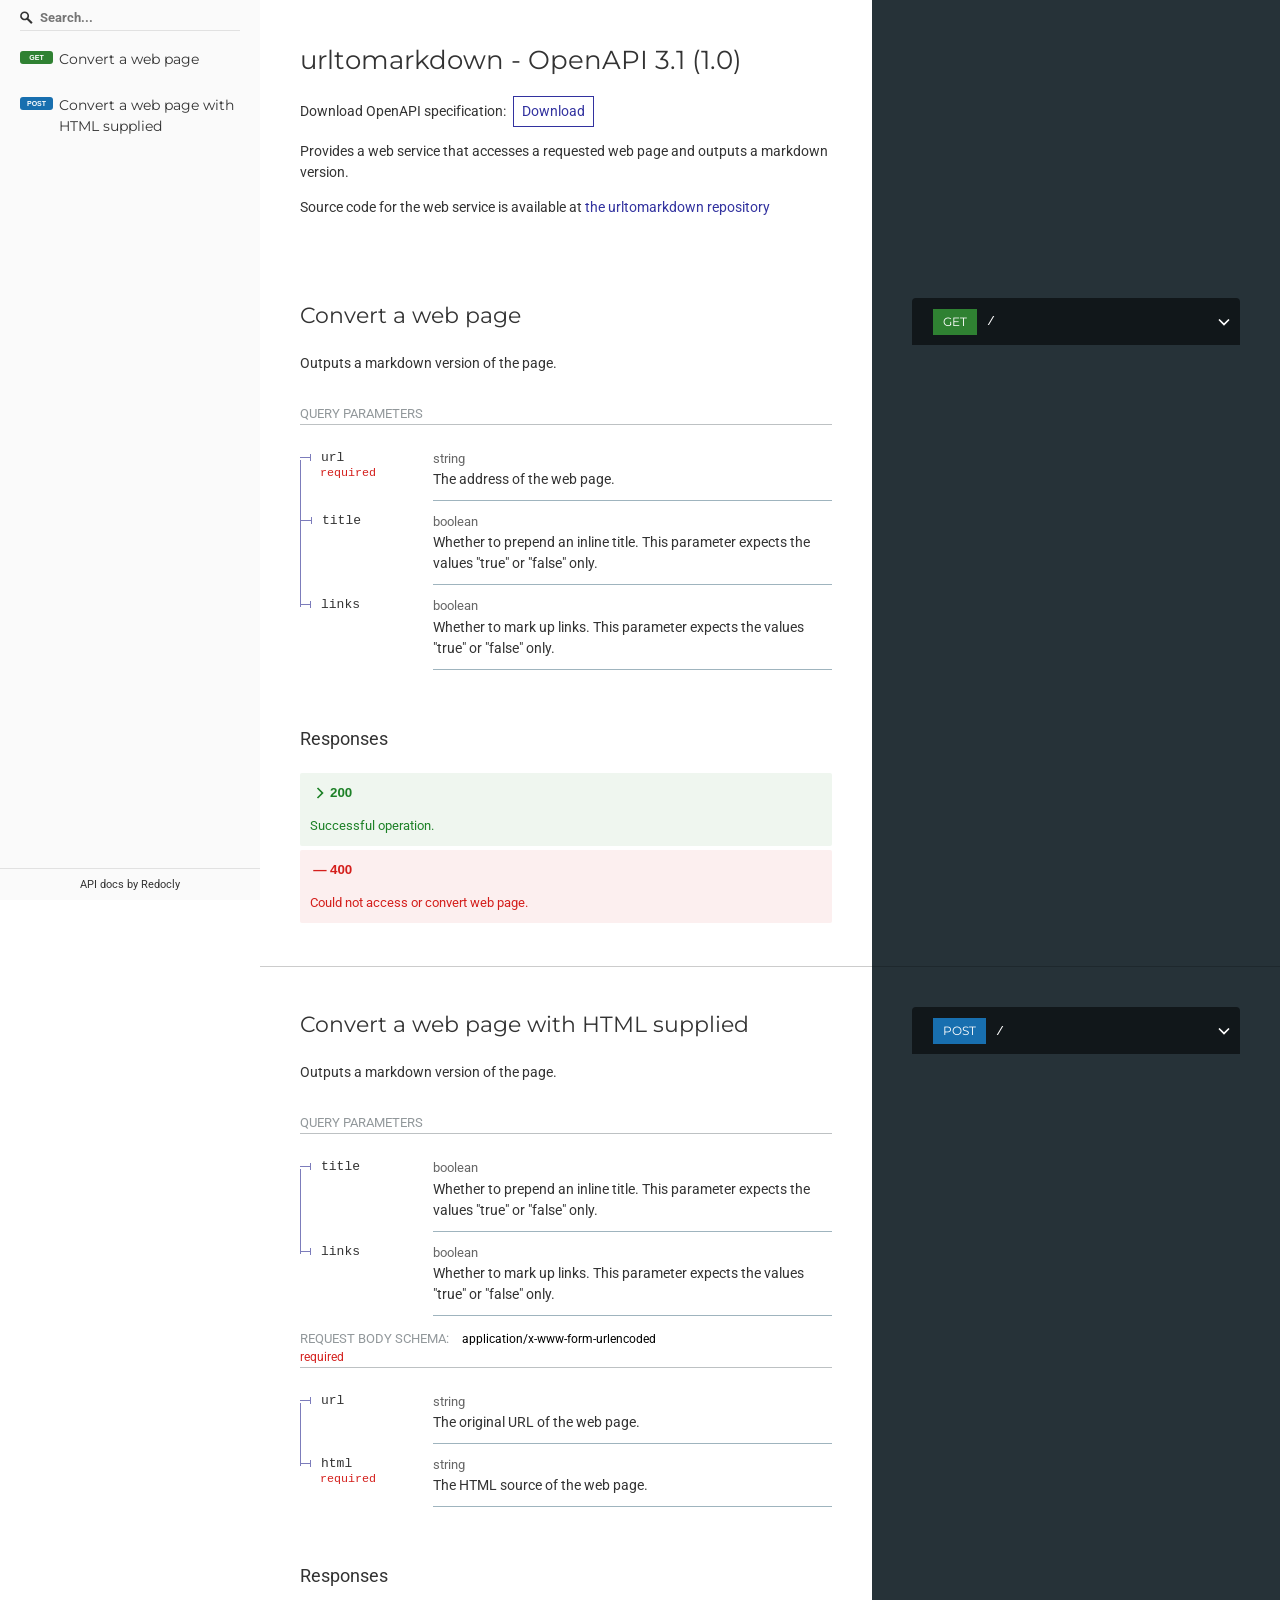
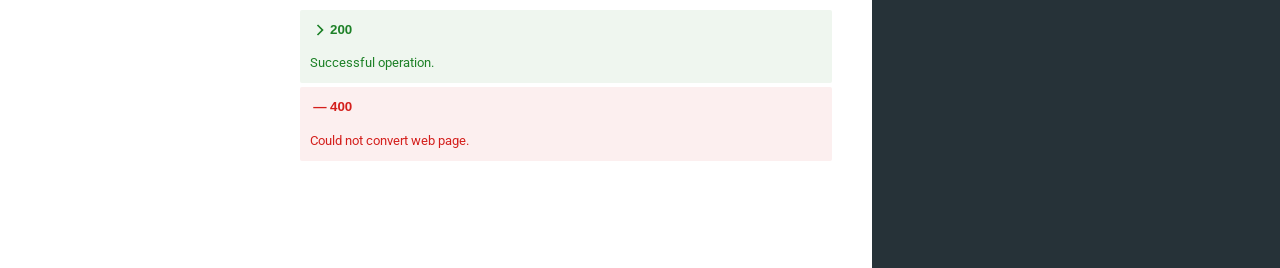
==== urltomarkdown_docs.html @ 15f8367f "include url to markdown docs" ====
<!DOCTYPE html>
<html>

<head>
  <meta charset="utf8" />
  <title>urltomarkdown - OpenAPI 3.1</title>
  <!-- needed for adaptive design -->
  <meta name="viewport" content="width=device-width, initial-scale=1">
  <style>
    body {
      padding: 0;
      margin: 0;
    }
  </style>
  <script src="https://cdn.redoc.ly/redoc/v2.1.3/bundles/redoc.standalone.js"></script><style data-styled="true" data-styled-version="6.1.8">.gikxZY{width:calc(100% - 40%);padding:0 40px;}/*!sc*/
@media print,screen and (max-width: 75rem){.gikxZY{width:100%;padding:40px 40px;}}/*!sc*/
data-styled.g4[id="sc-hLQSwg"]{content:"gikxZY,"}/*!sc*/
.hNzKJC{padding:40px 0;}/*!sc*/
.hNzKJC:last-child{min-height:calc(100vh + 1px);}/*!sc*/
.hNzKJC>.hNzKJC:last-child{min-height:initial;}/*!sc*/
@media print,screen and (max-width: 75rem){.hNzKJC{padding:0;}}/*!sc*/
.cSNAXN{padding:40px 0;position:relative;}/*!sc*/
.cSNAXN:last-child{min-height:calc(100vh + 1px);}/*!sc*/
.cSNAXN>.cSNAXN:last-child{min-height:initial;}/*!sc*/
@media print,screen and (max-width: 75rem){.cSNAXN{padding:0;}}/*!sc*/
.cSNAXN:not(:last-of-type):after{position:absolute;bottom:0;width:100%;display:block;content:'';border-bottom:1px solid rgba(0, 0, 0, 0.2);}/*!sc*/
data-styled.g5[id="sc-eDLKkx"]{content:"hNzKJC,cSNAXN,"}/*!sc*/
.imiXRU{width:40%;color:#ffffff;background-color:#263238;padding:0 40px;}/*!sc*/
@media print,screen and (max-width: 75rem){.imiXRU{width:100%;padding:40px 40px;}}/*!sc*/
data-styled.g6[id="sc-jTQCzO"]{content:"imiXRU,"}/*!sc*/
.jGdkPR{background-color:#263238;}/*!sc*/
data-styled.g7[id="sc-gLLuof"]{content:"jGdkPR,"}/*!sc*/
.fsPUig{display:flex;width:100%;padding:0;}/*!sc*/
@media print,screen and (max-width: 75rem){.fsPUig{flex-direction:column;}}/*!sc*/
data-styled.g8[id="sc-iBdnpw"]{content:"fsPUig,"}/*!sc*/
.gqLiaw{font-family:Montserrat,sans-serif;font-weight:400;font-size:1.85714em;line-height:1.6em;color:#333333;}/*!sc*/
data-styled.g9[id="sc-fsYfdN"]{content:"gqLiaw,"}/*!sc*/
.gwJLUj{font-family:Montserrat,sans-serif;font-weight:400;font-size:1.57143em;line-height:1.6em;color:#333333;margin:0 0 20px;}/*!sc*/
data-styled.g10[id="sc-qZrbh"]{content:"gwJLUj,"}/*!sc*/
.cnGhhy{border-bottom:1px solid rgba(38, 50, 56, 0.3);margin:1em 0 1em 0;color:rgba(38, 50, 56, 0.5);font-weight:normal;text-transform:uppercase;font-size:0.929em;line-height:20px;}/*!sc*/
data-styled.g13[id="sc-irLvIq"]{content:"cnGhhy,"}/*!sc*/
.fNhImz{cursor:pointer;margin-left:-20px;padding:0;line-height:1;width:20px;display:inline-block;outline:0;}/*!sc*/
.fNhImz:before{content:'';width:15px;height:15px;background-size:contain;background-image:url('[data-uri]');opacity:0.5;visibility:hidden;display:inline-block;vertical-align:middle;}/*!sc*/
h1:hover>.fNhImz::before,h2:hover>.fNhImz::before,.fNhImz:hover::before{visibility:visible;}/*!sc*/
data-styled.g14[id="sc-csKJxZ"]{content:"fNhImz,"}/*!sc*/
.hUWsvg{height:1.5em;width:1.5em;min-width:1.5em;vertical-align:middle;float:left;transition:transform 0.2s ease-out;transform:rotateZ(-90deg);}/*!sc*/
.hUWsvg polygon{fill:#1d8127;}/*!sc*/
.exoGJA{height:20px;width:20px;min-width:20px;vertical-align:middle;float:right;transition:transform 0.2s ease-out;transform:rotateZ(0);}/*!sc*/
.exoGJA polygon{fill:white;}/*!sc*/
data-styled.g15[id="sc-eTNRI"]{content:"hUWsvg,exoGJA,"}/*!sc*/
.cqoAxn{border-left:1px solid #7c7cbb;box-sizing:border-box;position:relative;padding:10px 10px 10px 0;}/*!sc*/
@media screen and (max-width: 50rem){.cqoAxn{display:block;overflow:hidden;}}/*!sc*/
tr:first-of-type>.cqoAxn,tr.last>.cqoAxn{border-left-width:0;background-position:top left;background-repeat:no-repeat;background-size:1px 100%;}/*!sc*/
tr:first-of-type>.cqoAxn{background-image:linear-gradient(
      to bottom,
      transparent 0%,
      transparent 22px,
      #7c7cbb 22px,
      #7c7cbb 100%
    );}/*!sc*/
tr.last>.cqoAxn{background-image:linear-gradient(
      to bottom,
      #7c7cbb 0%,
      #7c7cbb 22px,
      transparent 22px,
      transparent 100%
    );}/*!sc*/
tr.last+tr>.cqoAxn{border-left-color:transparent;}/*!sc*/
tr.last:first-child>.cqoAxn{background:none;border-left-color:transparent;}/*!sc*/
data-styled.g18[id="sc-hABBmJ"]{content:"cqoAxn,"}/*!sc*/
.hfWKVF{vertical-align:top;line-height:20px;white-space:nowrap;font-size:13px;font-family:Courier,monospace;}/*!sc*/
.hfWKVF.deprecated{text-decoration:line-through;color:#707070;}/*!sc*/
data-styled.g20[id="sc-fHejqy"]{content:"hfWKVF,"}/*!sc*/
.berbbf{border-bottom:1px solid #9fb4be;padding:10px 0;width:75%;box-sizing:border-box;}/*!sc*/
tr.expanded .berbbf{border-bottom:none;}/*!sc*/
@media screen and (max-width: 50rem){.berbbf{padding:0 20px;border-bottom:none;border-left:1px solid #7c7cbb;}tr.last>.berbbf{border-left:none;}}/*!sc*/
data-styled.g21[id="sc-blmEgr"]{content:"berbbf,"}/*!sc*/
.hIHfpT{color:#7c7cbb;font-family:Courier,monospace;margin-right:10px;}/*!sc*/
.hIHfpT::before{content:'';display:inline-block;vertical-align:middle;width:10px;height:1px;background:#7c7cbb;}/*!sc*/
.hIHfpT::after{content:'';display:inline-block;vertical-align:middle;width:1px;background:#7c7cbb;height:7px;}/*!sc*/
data-styled.g22[id="sc-ifyrAs"]{content:"hIHfpT,"}/*!sc*/
.kHkWhD{border-collapse:separate;border-radius:3px;font-size:14px;border-spacing:0;width:100%;}/*!sc*/
.kHkWhD >tr{vertical-align:middle;}/*!sc*/
@media screen and (max-width: 50rem){.kHkWhD{display:block;}.kHkWhD >tr,.kHkWhD >tbody>tr{display:block;}}/*!sc*/
@media screen and (max-width: 50rem) and (-ms-high-contrast:none){.kHkWhD td{float:left;width:100%;}}/*!sc*/
.kHkWhD .sc-dJGMql,.kHkWhD .sc-dJGMql .sc-dJGMql .sc-dJGMql,.kHkWhD .sc-dJGMql .sc-dJGMql .sc-dJGMql .sc-dJGMql .sc-dJGMql{margin:1em;margin-right:0;background:#fafafa;}/*!sc*/
.kHkWhD .sc-dJGMql .sc-dJGMql,.kHkWhD .sc-dJGMql .sc-dJGMql .sc-dJGMql .sc-dJGMql,.kHkWhD .sc-dJGMql .sc-dJGMql .sc-dJGMql .sc-dJGMql .sc-dJGMql .sc-dJGMql{background:#ffffff;}/*!sc*/
data-styled.g24[id="sc-hIPBNq"]{content:"kHkWhD,"}/*!sc*/
.WVNwY code[class*='language-'],.WVNwY pre[class*='language-']{text-shadow:0 -0.1em 0.2em black;text-align:left;white-space:pre;word-spacing:normal;word-break:normal;word-wrap:normal;line-height:1.5;-moz-tab-size:4;-o-tab-size:4;tab-size:4;-webkit-hyphens:none;-moz-hyphens:none;-ms-hyphens:none;hyphens:none;}/*!sc*/
@media print{.WVNwY code[class*='language-'],.WVNwY pre[class*='language-']{text-shadow:none;}}/*!sc*/
.WVNwY pre[class*='language-']{padding:1em;margin:0.5em 0;overflow:auto;}/*!sc*/
.WVNwY .token.comment,.WVNwY .token.prolog,.WVNwY .token.doctype,.WVNwY .token.cdata{color:hsl(30, 20%, 50%);}/*!sc*/
.WVNwY .token.punctuation{opacity:0.7;}/*!sc*/
.WVNwY .namespace{opacity:0.7;}/*!sc*/
.WVNwY .token.property,.WVNwY .token.tag,.WVNwY .token.number,.WVNwY .token.constant,.WVNwY .token.symbol{color:#4a8bb3;}/*!sc*/
.WVNwY .token.boolean{color:#e64441;}/*!sc*/
.WVNwY .token.selector,.WVNwY .token.attr-name,.WVNwY .token.string,.WVNwY .token.char,.WVNwY .token.builtin,.WVNwY .token.inserted{color:#a0fbaa;}/*!sc*/
.WVNwY .token.selector+a,.WVNwY .token.attr-name+a,.WVNwY .token.string+a,.WVNwY .token.char+a,.WVNwY .token.builtin+a,.WVNwY .token.inserted+a,.WVNwY .token.selector+a:visited,.WVNwY .token.attr-name+a:visited,.WVNwY .token.string+a:visited,.WVNwY .token.char+a:visited,.WVNwY .token.builtin+a:visited,.WVNwY .token.inserted+a:visited{color:#4ed2ba;text-decoration:underline;}/*!sc*/
.WVNwY .token.property.string{color:white;}/*!sc*/
.WVNwY .token.operator,.WVNwY .token.entity,.WVNwY .token.url,.WVNwY .token.variable{color:hsl(40, 90%, 60%);}/*!sc*/
.WVNwY .token.atrule,.WVNwY .token.attr-value,.WVNwY .token.keyword{color:hsl(350, 40%, 70%);}/*!sc*/
.WVNwY .token.regex,.WVNwY .token.important{color:#e90;}/*!sc*/
.WVNwY .token.important,.WVNwY .token.bold{font-weight:bold;}/*!sc*/
.WVNwY .token.italic{font-style:italic;}/*!sc*/
.WVNwY .token.entity{cursor:help;}/*!sc*/
.WVNwY .token.deleted{color:red;}/*!sc*/
data-styled.g32[id="sc-iKOmoZ"]{content:"WVNwY,"}/*!sc*/
.kIqtpW{position:relative;}/*!sc*/
data-styled.g37[id="sc-kMzELR"]{content:"kIqtpW,"}/*!sc*/
.hJSqDi{margin-left:10px;text-transform:none;font-size:0.929em;color:black;}/*!sc*/
data-styled.g41[id="sc-gYrqIg"]{content:"hJSqDi,"}/*!sc*/
.VEBGS{font-family:Roboto,sans-serif;font-weight:400;line-height:1.5em;}/*!sc*/
.VEBGS p:last-child{margin-bottom:0;}/*!sc*/
.VEBGS h1{font-family:Montserrat,sans-serif;font-weight:400;font-size:1.85714em;line-height:1.6em;color:#32329f;margin-top:0;}/*!sc*/
.VEBGS h2{font-family:Montserrat,sans-serif;font-weight:400;font-size:1.57143em;line-height:1.6em;color:#333333;}/*!sc*/
.VEBGS code{color:#e53935;background-color:rgba(38, 50, 56, 0.05);font-family:Courier,monospace;border-radius:2px;border:1px solid rgba(38, 50, 56, 0.1);padding:0 5px;font-size:13px;font-weight:400;word-break:break-word;}/*!sc*/
.VEBGS pre{font-family:Courier,monospace;white-space:pre;background-color:#11171a;color:white;padding:20px;overflow-x:auto;line-height:normal;border-radius:0;border:1px solid rgba(38, 50, 56, 0.1);}/*!sc*/
.VEBGS pre code{background-color:transparent;color:white;padding:0;}/*!sc*/
.VEBGS pre code:before,.VEBGS pre code:after{content:none;}/*!sc*/
.VEBGS blockquote{margin:0;margin-bottom:1em;padding:0 15px;color:#777;border-left:4px solid #ddd;}/*!sc*/
.VEBGS img{max-width:100%;box-sizing:content-box;}/*!sc*/
.VEBGS ul,.VEBGS ol{padding-left:2em;margin:0;margin-bottom:1em;}/*!sc*/
.VEBGS ul ul,.VEBGS ol ul,.VEBGS ul ol,.VEBGS ol ol{margin-bottom:0;margin-top:0;}/*!sc*/
.VEBGS table{display:block;width:100%;overflow:auto;word-break:normal;word-break:keep-all;border-collapse:collapse;border-spacing:0;margin-top:1.5em;margin-bottom:1.5em;}/*!sc*/
.VEBGS table tr{background-color:#fff;border-top:1px solid #ccc;}/*!sc*/
.VEBGS table tr:nth-child(2n){background-color:#fafafa;}/*!sc*/
.VEBGS table th,.VEBGS table td{padding:6px 13px;border:1px solid #ddd;}/*!sc*/
.VEBGS table th{text-align:left;font-weight:bold;}/*!sc*/
.VEBGS .share-link{cursor:pointer;margin-left:-20px;padding:0;line-height:1;width:20px;display:inline-block;outline:0;}/*!sc*/
.VEBGS .share-link:before{content:'';width:15px;height:15px;background-size:contain;background-image:url('[data-uri]');opacity:0.5;visibility:hidden;display:inline-block;vertical-align:middle;}/*!sc*/
.VEBGS h1:hover>.share-link::before,.VEBGS h2:hover>.share-link::before,.VEBGS .share-link:hover::before{visibility:visible;}/*!sc*/
.VEBGS a{text-decoration:auto;color:#32329f;}/*!sc*/
.VEBGS a:visited{color:#32329f;}/*!sc*/
.VEBGS a:hover{color:#6868cf;text-decoration:auto;}/*!sc*/
.jaVotg{font-family:Roboto,sans-serif;font-weight:400;line-height:1.5em;}/*!sc*/
.jaVotg p:last-child{margin-bottom:0;}/*!sc*/
.jaVotg p:first-child{margin-top:0;}/*!sc*/
.jaVotg p:last-child{margin-bottom:0;}/*!sc*/
.jaVotg h1{font-family:Montserrat,sans-serif;font-weight:400;font-size:1.85714em;line-height:1.6em;color:#32329f;margin-top:0;}/*!sc*/
.jaVotg h2{font-family:Montserrat,sans-serif;font-weight:400;font-size:1.57143em;line-height:1.6em;color:#333333;}/*!sc*/
.jaVotg code{color:#e53935;background-color:rgba(38, 50, 56, 0.05);font-family:Courier,monospace;border-radius:2px;border:1px solid rgba(38, 50, 56, 0.1);padding:0 5px;font-size:13px;font-weight:400;word-break:break-word;}/*!sc*/
.jaVotg pre{font-family:Courier,monospace;white-space:pre;background-color:#11171a;color:white;padding:20px;overflow-x:auto;line-height:normal;border-radius:0;border:1px solid rgba(38, 50, 56, 0.1);}/*!sc*/
.jaVotg pre code{background-color:transparent;color:white;padding:0;}/*!sc*/
.jaVotg pre code:before,.jaVotg pre code:after{content:none;}/*!sc*/
.jaVotg blockquote{margin:0;margin-bottom:1em;padding:0 15px;color:#777;border-left:4px solid #ddd;}/*!sc*/
.jaVotg img{max-width:100%;box-sizing:content-box;}/*!sc*/
.jaVotg ul,.jaVotg ol{padding-left:2em;margin:0;margin-bottom:1em;}/*!sc*/
.jaVotg ul ul,.jaVotg ol ul,.jaVotg ul ol,.jaVotg ol ol{margin-bottom:0;margin-top:0;}/*!sc*/
.jaVotg table{display:block;width:100%;overflow:auto;word-break:normal;word-break:keep-all;border-collapse:collapse;border-spacing:0;margin-top:1.5em;margin-bottom:1.5em;}/*!sc*/
.jaVotg table tr{background-color:#fff;border-top:1px solid #ccc;}/*!sc*/
.jaVotg table tr:nth-child(2n){background-color:#fafafa;}/*!sc*/
.jaVotg table th,.jaVotg table td{padding:6px 13px;border:1px solid #ddd;}/*!sc*/
.jaVotg table th{text-align:left;font-weight:bold;}/*!sc*/
.jaVotg .share-link{cursor:pointer;margin-left:-20px;padding:0;line-height:1;width:20px;display:inline-block;outline:0;}/*!sc*/
.jaVotg .share-link:before{content:'';width:15px;height:15px;background-size:contain;background-image:url('[data-uri]');opacity:0.5;visibility:hidden;display:inline-block;vertical-align:middle;}/*!sc*/
.jaVotg h1:hover>.share-link::before,.jaVotg h2:hover>.share-link::before,.jaVotg .share-link:hover::before{visibility:visible;}/*!sc*/
.jaVotg a{text-decoration:auto;color:#32329f;}/*!sc*/
.jaVotg a:visited{color:#32329f;}/*!sc*/
.jaVotg a:hover{color:#6868cf;text-decoration:auto;}/*!sc*/
data-styled.g42[id="sc-cCzLxZ"]{content:"VEBGS,jaVotg,"}/*!sc*/
.LxEPk{display:inline;}/*!sc*/
data-styled.g43[id="sc-ckdEwu"]{content:"LxEPk,"}/*!sc*/
.itHPsH{vertical-align:middle;font-size:13px;line-height:20px;}/*!sc*/
data-styled.g58[id="sc-gUjWJS"]{content:"itHPsH,"}/*!sc*/
.iSyacY{color:rgba(102,102,102,0.9);}/*!sc*/
data-styled.g59[id="sc-kZOsHZ"]{content:"iSyacY,"}/*!sc*/
.gfdSsP{color:#666;}/*!sc*/
data-styled.g60[id="sc-iLXxbI"]{content:"gfdSsP,"}/*!sc*/
.ciWJhv{color:#d41f1c;font-size:0.9em;font-weight:normal;margin-left:20px;line-height:1;}/*!sc*/
data-styled.g62[id="sc-eKzvBH"]{content:"ciWJhv,"}/*!sc*/
.ObWVe{margin-top:0;margin-bottom:0.5em;}/*!sc*/
data-styled.g91[id="sc-eFyDpN"]{content:"ObWVe,"}/*!sc*/
.iGcmRf{border:1px solid #32329f;color:#32329f;font-weight:normal;margin-left:0.5em;padding:4px 8px 4px;display:inline-block;text-decoration:none;cursor:pointer;}/*!sc*/
data-styled.g92[id="sc-crHHJw"]{content:"iGcmRf,"}/*!sc*/
.gxSVta{width:9ex;display:inline-block;height:13px;line-height:13px;background-color:#333;border-radius:3px;background-repeat:no-repeat;background-position:6px 4px;font-size:7px;font-family:Verdana,sans-serif;color:white;text-transform:uppercase;text-align:center;font-weight:bold;vertical-align:middle;margin-right:6px;margin-top:2px;}/*!sc*/
.gxSVta.get{background-color:#2F8132;}/*!sc*/
.gxSVta.post{background-color:#186FAF;}/*!sc*/
.gxSVta.put{background-color:#95507c;}/*!sc*/
.gxSVta.options{background-color:#947014;}/*!sc*/
.gxSVta.patch{background-color:#bf581d;}/*!sc*/
.gxSVta.delete{background-color:#cc3333;}/*!sc*/
.gxSVta.basic{background-color:#707070;}/*!sc*/
.gxSVta.link{background-color:#07818F;}/*!sc*/
.gxSVta.head{background-color:#A23DAD;}/*!sc*/
.gxSVta.hook{background-color:#32329f;}/*!sc*/
.gxSVta.schema{background-color:#707070;}/*!sc*/
data-styled.g99[id="sc-dmcoYd"]{content:"gxSVta,"}/*!sc*/
.fTlmpg{margin:0;padding:0;}/*!sc*/
.fTlmpg:first-child{padding-bottom:32px;}/*!sc*/
.sc-YltrM .sc-YltrM{font-size:0.929em;}/*!sc*/
data-styled.g100[id="sc-YltrM"]{content:"fTlmpg,"}/*!sc*/
.kIUuLW{list-style:none inside none;overflow:hidden;text-overflow:ellipsis;padding:0;}/*!sc*/
data-styled.g101[id="sc-imiRDh"]{content:"kIUuLW,"}/*!sc*/
.gvinAL{cursor:pointer;color:#333333;margin:0;padding:12.5px 20px;display:flex;justify-content:space-between;font-family:Montserrat,sans-serif;background-color:#fafafa;}/*!sc*/
.gvinAL:hover{color:#32329f;background-color:#ededed;}/*!sc*/
.gvinAL .sc-eTNRI{height:1.5em;width:1.5em;}/*!sc*/
.gvinAL .sc-eTNRI polygon{fill:#333333;}/*!sc*/
data-styled.g102[id="sc-vIyEI"]{content:"gvinAL,"}/*!sc*/
.fXgHFV{display:inline-block;vertical-align:middle;width:calc(100% - 38px);overflow:hidden;text-overflow:ellipsis;}/*!sc*/
data-styled.g103[id="sc-bjUHJT"]{content:"fXgHFV,"}/*!sc*/
.dWVQcL{font-size:0.8em;margin-top:10px;text-align:center;position:fixed;width:260px;bottom:0;background:#fafafa;}/*!sc*/
.dWVQcL a,.dWVQcL a:visited,.dWVQcL a:hover{color:#333333!important;padding:5px 0;border-top:1px solid #e1e1e1;text-decoration:none;display:flex;align-items:center;justify-content:center;}/*!sc*/
.dWVQcL img{width:15px;margin-right:5px;}/*!sc*/
@media screen and (max-width: 50rem){.dWVQcL{width:100%;}}/*!sc*/
data-styled.g104[id="sc-eIPYkq"]{content:"dWVQcL,"}/*!sc*/
.cIsduN{cursor:pointer;position:relative;margin-bottom:5px;}/*!sc*/
data-styled.g110[id="sc-bPrlCs"]{content:"cIsduN,"}/*!sc*/
.gllLir{font-family:Courier,monospace;margin-left:10px;flex:1;overflow-x:hidden;text-overflow:ellipsis;}/*!sc*/
data-styled.g111[id="sc-fYrVWQ"]{content:"gllLir,"}/*!sc*/
.bclCVA{outline:0;color:inherit;width:100%;text-align:left;cursor:pointer;padding:10px 30px 10px 20px;border-radius:4px 4px 0 0;background-color:#11171a;display:flex;white-space:nowrap;align-items:center;border:1px solid transparent;border-bottom:0;transition:border-color 0.25s ease;}/*!sc*/
.bclCVA ..sc-fYrVWQ{color:#ffffff;}/*!sc*/
.bclCVA:focus{box-shadow:inset 0 2px 2px rgba(0, 0, 0, 0.45),0 2px 0 rgba(128, 128, 128, 0.25);}/*!sc*/
data-styled.g112[id="sc-GkLId"]{content:"bclCVA,"}/*!sc*/
.eIFDdZ{font-size:0.929em;line-height:20px;background-color:#2F8132;color:#ffffff;padding:3px 10px;text-transform:uppercase;font-family:Montserrat,sans-serif;margin:0;}/*!sc*/
.jBKVIL{font-size:0.929em;line-height:20px;background-color:#186FAF;color:#ffffff;padding:3px 10px;text-transform:uppercase;font-family:Montserrat,sans-serif;margin:0;}/*!sc*/
data-styled.g113[id="sc-jYnQyy"]{content:"eIFDdZ,jBKVIL,"}/*!sc*/
.hsEiws{position:absolute;width:100%;z-index:100;background:#fafafa;color:#263238;box-sizing:border-box;box-shadow:0 0 6px rgba(0, 0, 0, 0.33);overflow:hidden;border-bottom-left-radius:4px;border-bottom-right-radius:4px;transition:all 0.25s ease;visibility:hidden;transform:translateY(-50%) scaleY(0);}/*!sc*/
data-styled.g114[id="sc-eGgGjL"]{content:"hsEiws,"}/*!sc*/
.jerStl{padding:10px;}/*!sc*/
data-styled.g115[id="sc-fnpiog"]{content:"jerStl,"}/*!sc*/
.etvaCd{padding:5px;border:1px solid #ccc;background:#fff;word-break:break-all;color:#32329f;}/*!sc*/
.etvaCd >span{color:#333333;}/*!sc*/
data-styled.g116[id="sc-lkDHyp"]{content:"etvaCd,"}/*!sc*/
.gcZOqF{text-transform:lowercase;margin-left:0;line-height:1.5em;}/*!sc*/
data-styled.g117[id="sc-jnlcPO"]{content:"gcZOqF,"}/*!sc*/
.fIqGlH{display:block;border:0;width:100%;text-align:left;padding:10px;border-radius:2px;margin-bottom:4px;line-height:1.5em;cursor:pointer;color:#1d8127;background-color:rgba(29,129,39,0.07);}/*!sc*/
.fIqGlH:focus{outline:auto #1d8127;}/*!sc*/
.ifZPCr{display:block;border:0;width:100%;text-align:left;padding:10px;border-radius:2px;margin-bottom:4px;line-height:1.5em;cursor:pointer;color:#d41f1c;background-color:rgba(212,31,28,0.07);cursor:default;}/*!sc*/
.ifZPCr:focus{outline:auto #d41f1c;}/*!sc*/
.ifZPCr::before{content:"—";font-weight:bold;width:1.5em;text-align:center;display:inline-block;vertical-align:top;}/*!sc*/
.ifZPCr:focus{outline:0;}/*!sc*/
data-styled.g119[id="sc-hsaIUA"]{content:"fIqGlH,ifZPCr,"}/*!sc*/
.ePkkgX{vertical-align:top;}/*!sc*/
data-styled.g122[id="sc-gWQvRS"]{content:"ePkkgX,"}/*!sc*/
.duKVDl{font-size:1.3em;padding:0.2em 0;margin:3em 0 1.1em;color:#333333;font-weight:normal;}/*!sc*/
data-styled.g123[id="sc-fYitVF"]{content:"duKVDl,"}/*!sc*/
.dZbpPF{margin-bottom:30px;}/*!sc*/
data-styled.g128[id="sc-eYFTNc"]{content:"dZbpPF,"}/*!sc*/
.bUvUmx{user-select:none;width:20px;height:20px;align-self:center;display:flex;flex-direction:column;color:#32329f;}/*!sc*/
data-styled.g129[id="sc-iEYVpv"]{content:"bUvUmx,"}/*!sc*/
.hHYXMN{width:260px;background-color:#fafafa;overflow:hidden;display:flex;flex-direction:column;backface-visibility:hidden;height:100vh;position:sticky;position:-webkit-sticky;top:0;}/*!sc*/
@media screen and (max-width: 50rem){.hHYXMN{position:fixed;z-index:20;width:100%;background:#fafafa;display:none;}}/*!sc*/
@media print{.hHYXMN{display:none;}}/*!sc*/
data-styled.g130[id="sc-iqziPC"]{content:"hHYXMN,"}/*!sc*/
.kHszPm{outline:none;user-select:none;background-color:#f2f2f2;color:#32329f;display:none;cursor:pointer;position:fixed;right:20px;z-index:100;border-radius:50%;box-shadow:0 0 20px rgba(0, 0, 0, 0.3);bottom:44px;width:60px;height:60px;padding:0 20px;}/*!sc*/
@media screen and (max-width: 50rem){.kHszPm{display:flex;}}/*!sc*/
.kHszPm svg{color:#0065FB;}/*!sc*/
@media print{.kHszPm{display:none;}}/*!sc*/
data-styled.g131[id="sc-eXzmLu"]{content:"kHszPm,"}/*!sc*/
.cSYMrW{font-family:Roboto,sans-serif;font-size:14px;font-weight:400;line-height:1.5em;color:#333333;display:flex;position:relative;text-align:left;-webkit-font-smoothing:antialiased;font-smoothing:antialiased;text-rendering:optimizeSpeed!important;tap-highlight-color:rgba(0, 0, 0, 0);text-size-adjust:100%;}/*!sc*/
.cSYMrW *{box-sizing:border-box;-webkit-tap-highlight-color:rgba(255, 255, 255, 0);}/*!sc*/
data-styled.g132[id="sc-kUNLVD"]{content:"cSYMrW,"}/*!sc*/
.cOuMek{z-index:1;position:relative;overflow:hidden;width:calc(100% - 260px);contain:layout;}/*!sc*/
@media print,screen and (max-width: 50rem){.cOuMek{width:100%;}}/*!sc*/
data-styled.g133[id="sc-dxfTlo"]{content:"cOuMek,"}/*!sc*/
.bsunyy{background:#263238;position:absolute;top:0;bottom:0;right:0;width:calc((100% - 260px) * 0.4);}/*!sc*/
@media print,screen and (max-width: 75rem){.bsunyy{display:none;}}/*!sc*/
data-styled.g134[id="sc-juusvx"]{content:"bsunyy,"}/*!sc*/
.cUtpgV{padding:5px 0;}/*!sc*/
data-styled.g135[id="sc-emwzcK"]{content:"cUtpgV,"}/*!sc*/
.iiRHzu{width:calc(100% - 40px);box-sizing:border-box;margin:0 20px;padding:5px 10px 5px 20px;border:0;border-bottom:1px solid #e1e1e1;font-family:Roboto,sans-serif;font-weight:bold;font-size:13px;color:#333333;background-color:transparent;outline:none;}/*!sc*/
data-styled.g136[id="sc-kjKYmT"]{content:"iiRHzu,"}/*!sc*/
.dvQijr{position:absolute;left:20px;height:1.8em;width:0.9em;}/*!sc*/
.dvQijr path{fill:#333333;}/*!sc*/
data-styled.g137[id="sc-cMdfCE"]{content:"dvQijr,"}/*!sc*/
</style>
  <link href="https://fonts.googleapis.com/css?family=Montserrat:300,400,700|Roboto:300,400,700" rel="stylesheet">
</head>

<body>
  
      <div id="redoc"><div class="sc-kUNLVD cSYMrW redoc-wrap"><div class="sc-iqziPC hHYXMN menu-content" style="top:0px;height:calc(100vh - 0px)"><div role="search" class="sc-emwzcK cUtpgV"><svg class="sc-cMdfCE dvQijr search-icon" version="1.1" viewBox="0 0 1000 1000" x="0px" xmlns="http://www.w3.org/2000/svg" y="0px"><path d="M968.2,849.4L667.3,549c83.9-136.5,66.7-317.4-51.7-435.6C477.1-25,252.5-25,113.9,113.4c-138.5,138.3-138.5,362.6,0,501C219.2,730.1,413.2,743,547.6,666.5l301.9,301.4c43.6,43.6,76.9,14.9,104.2-12.4C981,928.3,1011.8,893,968.2,849.4z M524.5,522c-88.9,88.7-233,88.7-321.8,0c-88.9-88.7-88.9-232.6,0-321.3c88.9-88.7,233-88.7,321.8,0C613.4,289.4,613.4,433.3,524.5,522z"></path></svg><input placeholder="Search..." aria-label="Search" type="text" class="sc-kjKYmT iiRHzu search-input" value=""/></div><div class="sc-kMzELR kIqtpW scrollbar-container undefined"><ul role="menu" class="sc-YltrM fTlmpg"><li tabindex="0" depth="2" data-item-id="/paths/~1/get" role="menuitem" class="sc-imiRDh kIUuLW"><label class="sc-vIyEI gvinAL -depth2"><span type="get" class="sc-dmcoYd gxSVta operation-type get">get</span><span tabindex="0" width="calc(100% - 38px)" class="sc-bjUHJT fXgHFV">Convert a web page</span></label></li><li tabindex="0" depth="2" data-item-id="/paths/~1/post" role="menuitem" class="sc-imiRDh kIUuLW"><label class="sc-vIyEI gvinAL -depth2"><span type="post" class="sc-dmcoYd gxSVta operation-type post">post</span><span tabindex="0" width="calc(100% - 38px)" class="sc-bjUHJT fXgHFV">Convert a web page with HTML supplied</span></label></li></ul><div class="sc-eIPYkq dWVQcL"><a target="_blank" rel="noopener noreferrer" href="https://redocly.com/redoc/">API docs by Redocly</a></div></div></div><div class="sc-eXzmLu kHszPm"><div class="sc-iEYVpv bUvUmx"><svg class="" style="transform:translate(2px, -4px) rotate(180deg);transition:transform 0.2s ease" viewBox="0 0 926.23699 573.74994" version="1.1" x="0px" y="0px" width="15" height="15"><g transform="translate(904.92214,-879.1482)"><path d="
          m -673.67664,1221.6502 -231.2455,-231.24803 55.6165,
          -55.627 c 30.5891,-30.59485 56.1806,-55.627 56.8701,-55.627 0.6894,
          0 79.8637,78.60862 175.9427,174.68583 l 174.6892,174.6858 174.6892,
          -174.6858 c 96.079,-96.07721 175.253196,-174.68583 175.942696,
          -174.68583 0.6895,0 26.281,25.03215 56.8701,
          55.627 l 55.6165,55.627 -231.245496,231.24803 c -127.185,127.1864
          -231.5279,231.248 -231.873,231.248 -0.3451,0 -104.688,
          -104.0616 -231.873,-231.248 z
        " fill="currentColor"></path></g></svg><svg class="" style="transform:translate(2px, 4px);transition:transform 0.2s ease" viewBox="0 0 926.23699 573.74994" version="1.1" x="0px" y="0px" width="15" height="15"><g transform="translate(904.92214,-879.1482)"><path d="
          m -673.67664,1221.6502 -231.2455,-231.24803 55.6165,
          -55.627 c 30.5891,-30.59485 56.1806,-55.627 56.8701,-55.627 0.6894,
          0 79.8637,78.60862 175.9427,174.68583 l 174.6892,174.6858 174.6892,
          -174.6858 c 96.079,-96.07721 175.253196,-174.68583 175.942696,
          -174.68583 0.6895,0 26.281,25.03215 56.8701,
          55.627 l 55.6165,55.627 -231.245496,231.24803 c -127.185,127.1864
          -231.5279,231.248 -231.873,231.248 -0.3451,0 -104.688,
          -104.0616 -231.873,-231.248 z
        " fill="currentColor"></path></g></svg></div></div><div class="sc-dxfTlo cOuMek api-content"><div class="sc-eDLKkx hNzKJC"><div class="sc-iBdnpw fsPUig"><div class="sc-hLQSwg gikxZY api-info"><h1 class="sc-fsYfdN sc-eFyDpN gqLiaw ObWVe">urltomarkdown - OpenAPI 3.1<!-- --> <span>(<!-- -->1.0<!-- -->)</span></h1><p>Download OpenAPI specification<!-- -->:<a download="openapi.json" target="_blank" class="sc-crHHJw iGcmRf">Download</a></p><div class="sc-iKOmoZ sc-cCzLxZ WVNwY VEBGS"></div><div data-role="redoc-summary" html="" class="sc-iKOmoZ sc-cCzLxZ WVNwY VEBGS"></div><div data-role="redoc-description" html="&lt;p&gt;Provides a web service that accesses a requested web page and outputs a markdown version.&lt;/p&gt;
&lt;p&gt;Source code for the web service is available at &lt;a href=&quot;https://github.com/macsplit/urltomarkdown&quot;&gt;the urltomarkdown repository&lt;/a&gt;&lt;/p&gt;
" class="sc-iKOmoZ sc-cCzLxZ WVNwY VEBGS"><p>Provides a web service that accesses a requested web page and outputs a markdown version.</p>
<p>Source code for the web service is available at <a href="https://github.com/macsplit/urltomarkdown">the urltomarkdown repository</a></p>
</div></div></div></div><div id="/paths/~1/get" data-section-id="/paths/~1/get" class="sc-eDLKkx cSNAXN"><div class="sc-iBdnpw fsPUig"><div class="sc-hLQSwg gikxZY"><h2 class="sc-qZrbh gwJLUj"><a class="sc-csKJxZ fNhImz" href="#/paths/~1/get" aria-label="/paths/~1/get"></a>Convert a web page<!-- --> </h2><div class="sc-eYFTNc dZbpPF"><div html="&lt;p&gt;Outputs a markdown version of the page.&lt;/p&gt;
" class="sc-iKOmoZ sc-cCzLxZ WVNwY VEBGS"><p>Outputs a markdown version of the page.</p>
</div></div><div><h5 class="sc-irLvIq cnGhhy">query<!-- --> Parameters</h5><table class="sc-hIPBNq kHkWhD"><tbody><tr class=""><td kind="field" title="url" class="sc-hABBmJ sc-fHejqy cqoAxn hfWKVF"><span class="sc-ifyrAs hIHfpT"></span><span class="property-name">url</span><div class="sc-gUjWJS sc-eKzvBH itHPsH ciWJhv">required</div></td><td class="sc-blmEgr berbbf"><div><div><span class="sc-gUjWJS sc-kZOsHZ itHPsH iSyacY"></span><span class="sc-gUjWJS sc-iLXxbI itHPsH gfdSsP">string</span></div> <div><div html="&lt;p&gt;The address of the web page.&lt;/p&gt;
" class="sc-iKOmoZ sc-cCzLxZ WVNwY jaVotg"><p>The address of the web page.</p>
</div></div></div></td></tr><tr class=""><td kind="field" title="title" class="sc-hABBmJ sc-fHejqy cqoAxn hfWKVF"><span class="sc-ifyrAs hIHfpT"></span><span class="property-name">title</span></td><td class="sc-blmEgr berbbf"><div><div><span class="sc-gUjWJS sc-kZOsHZ itHPsH iSyacY"></span><span class="sc-gUjWJS sc-iLXxbI itHPsH gfdSsP">boolean</span></div> <div><div html="&lt;p&gt;Whether to prepend an inline title. This parameter expects the values &amp;quot;true&amp;quot; or &amp;quot;false&amp;quot; only.&lt;/p&gt;
" class="sc-iKOmoZ sc-cCzLxZ WVNwY jaVotg"><p>Whether to prepend an inline title. This parameter expects the values &quot;true&quot; or &quot;false&quot; only.</p>
</div></div></div></td></tr><tr class="last "><td kind="field" title="links" class="sc-hABBmJ sc-fHejqy cqoAxn hfWKVF"><span class="sc-ifyrAs hIHfpT"></span><span class="property-name">links</span></td><td class="sc-blmEgr berbbf"><div><div><span class="sc-gUjWJS sc-kZOsHZ itHPsH iSyacY"></span><span class="sc-gUjWJS sc-iLXxbI itHPsH gfdSsP">boolean</span></div> <div><div html="&lt;p&gt;Whether to mark up links. This parameter expects the values &amp;quot;true&amp;quot; or &amp;quot;false&amp;quot; only.&lt;/p&gt;
" class="sc-iKOmoZ sc-cCzLxZ WVNwY jaVotg"><p>Whether to mark up links. This parameter expects the values &quot;true&quot; or &quot;false&quot; only.</p>
</div></div></div></td></tr></tbody></table></div><div><h3 class="sc-fYitVF duKVDl">Responses</h3><div><button class="sc-hsaIUA fIqGlH"><svg class="sc-eTNRI hUWsvg" version="1.1" viewBox="0 0 24 24" x="0" xmlns="http://www.w3.org/2000/svg" y="0" aria-hidden="true"><polygon points="17.3 8.3 12 13.6 6.7 8.3 5.3 9.7 12 16.4 18.7 9.7 "></polygon></svg><strong class="sc-gWQvRS ePkkgX">200<!-- --> </strong><div html="&lt;p&gt;Successful operation.&lt;/p&gt;
" class="sc-iKOmoZ sc-cCzLxZ WVNwY VEBGS sc-ckdEwu LxEPk"><p>Successful operation.</p>
</div></button></div><div><button class="sc-hsaIUA ifZPCr" disabled=""><strong class="sc-gWQvRS ePkkgX">400<!-- --> </strong><div html="&lt;p&gt;Could not access or convert web page.&lt;/p&gt;
" class="sc-iKOmoZ sc-cCzLxZ WVNwY VEBGS sc-ckdEwu LxEPk"><p>Could not access or convert web page.</p>
</div></button></div></div></div><div class="sc-jTQCzO sc-gLLuof imiXRU jGdkPR"><div class="sc-bPrlCs cIsduN"><button class="sc-GkLId bclCVA"><span type="get" class="sc-jYnQyy eIFDdZ http-verb get">get</span><span class="sc-fYrVWQ gllLir">/</span><svg class="sc-eTNRI exoGJA" style="margin-right:-25px" version="1.1" viewBox="0 0 24 24" x="0" xmlns="http://www.w3.org/2000/svg" y="0" aria-hidden="true"><polygon points="17.3 8.3 12 13.6 6.7 8.3 5.3 9.7 12 16.4 18.7 9.7 "></polygon></svg></button><div aria-hidden="true" class="sc-eGgGjL hsEiws"><div class="sc-fnpiog jerStl"><div html="" class="sc-iKOmoZ sc-cCzLxZ WVNwY jaVotg"></div><div tabindex="0" role="button"><div class="sc-lkDHyp etvaCd"><span>https://urltomarkdown.herokuapp.com</span>/</div></div></div></div></div></div></div></div><div id="/paths/~1/post" data-section-id="/paths/~1/post" class="sc-eDLKkx cSNAXN"><div class="sc-iBdnpw fsPUig"><div class="sc-hLQSwg gikxZY"><h2 class="sc-qZrbh gwJLUj"><a class="sc-csKJxZ fNhImz" href="#/paths/~1/post" aria-label="/paths/~1/post"></a>Convert a web page with HTML supplied<!-- --> </h2><div class="sc-eYFTNc dZbpPF"><div html="&lt;p&gt;Outputs a markdown version of the page.&lt;/p&gt;
" class="sc-iKOmoZ sc-cCzLxZ WVNwY VEBGS"><p>Outputs a markdown version of the page.</p>
</div></div><div><h5 class="sc-irLvIq cnGhhy">query<!-- --> Parameters</h5><table class="sc-hIPBNq kHkWhD"><tbody><tr class=""><td kind="field" title="title" class="sc-hABBmJ sc-fHejqy cqoAxn hfWKVF"><span class="sc-ifyrAs hIHfpT"></span><span class="property-name">title</span></td><td class="sc-blmEgr berbbf"><div><div><span class="sc-gUjWJS sc-kZOsHZ itHPsH iSyacY"></span><span class="sc-gUjWJS sc-iLXxbI itHPsH gfdSsP">boolean</span></div> <div><div html="&lt;p&gt;Whether to prepend an inline title. This parameter expects the values &amp;quot;true&amp;quot; or &amp;quot;false&amp;quot; only.&lt;/p&gt;
" class="sc-iKOmoZ sc-cCzLxZ WVNwY jaVotg"><p>Whether to prepend an inline title. This parameter expects the values &quot;true&quot; or &quot;false&quot; only.</p>
</div></div></div></td></tr><tr class="last "><td kind="field" title="links" class="sc-hABBmJ sc-fHejqy cqoAxn hfWKVF"><span class="sc-ifyrAs hIHfpT"></span><span class="property-name">links</span></td><td class="sc-blmEgr berbbf"><div><div><span class="sc-gUjWJS sc-kZOsHZ itHPsH iSyacY"></span><span class="sc-gUjWJS sc-iLXxbI itHPsH gfdSsP">boolean</span></div> <div><div html="&lt;p&gt;Whether to mark up links. This parameter expects the values &amp;quot;true&amp;quot; or &amp;quot;false&amp;quot; only.&lt;/p&gt;
" class="sc-iKOmoZ sc-cCzLxZ WVNwY jaVotg"><p>Whether to mark up links. This parameter expects the values &quot;true&quot; or &quot;false&quot; only.</p>
</div></div></div></td></tr></tbody></table></div><h5 class="sc-irLvIq cnGhhy">Request Body schema: <span class="sc-gYrqIg hJSqDi">application/x-www-form-urlencoded</span><div class="sc-gUjWJS sc-eKzvBH sc-jnlcPO itHPsH ciWJhv gcZOqF">required</div></h5><div html="" class="sc-iKOmoZ sc-cCzLxZ WVNwY VEBGS"></div><table class="sc-hIPBNq kHkWhD"><tbody><tr class=""><td kind="field" title="url" class="sc-hABBmJ sc-fHejqy cqoAxn hfWKVF"><span class="sc-ifyrAs hIHfpT"></span><span class="property-name">url</span></td><td class="sc-blmEgr berbbf"><div><div><span class="sc-gUjWJS sc-kZOsHZ itHPsH iSyacY"></span><span class="sc-gUjWJS sc-iLXxbI itHPsH gfdSsP">string</span></div> <div><div html="&lt;p&gt;The original URL of the web page.&lt;/p&gt;
" class="sc-iKOmoZ sc-cCzLxZ WVNwY jaVotg"><p>The original URL of the web page.</p>
</div></div></div></td></tr><tr class="last "><td kind="field" title="html" class="sc-hABBmJ sc-fHejqy cqoAxn hfWKVF"><span class="sc-ifyrAs hIHfpT"></span><span class="property-name">html</span><div class="sc-gUjWJS sc-eKzvBH itHPsH ciWJhv">required</div></td><td class="sc-blmEgr berbbf"><div><div><span class="sc-gUjWJS sc-kZOsHZ itHPsH iSyacY"></span><span class="sc-gUjWJS sc-iLXxbI itHPsH gfdSsP">string</span></div> <div><div html="&lt;p&gt;The HTML source of the web page.&lt;/p&gt;
" class="sc-iKOmoZ sc-cCzLxZ WVNwY jaVotg"><p>The HTML source of the web page.</p>
</div></div></div></td></tr></tbody></table><div><h3 class="sc-fYitVF duKVDl">Responses</h3><div><button class="sc-hsaIUA fIqGlH"><svg class="sc-eTNRI hUWsvg" version="1.1" viewBox="0 0 24 24" x="0" xmlns="http://www.w3.org/2000/svg" y="0" aria-hidden="true"><polygon points="17.3 8.3 12 13.6 6.7 8.3 5.3 9.7 12 16.4 18.7 9.7 "></polygon></svg><strong class="sc-gWQvRS ePkkgX">200<!-- --> </strong><div html="&lt;p&gt;Successful operation.&lt;/p&gt;
" class="sc-iKOmoZ sc-cCzLxZ WVNwY VEBGS sc-ckdEwu LxEPk"><p>Successful operation.</p>
</div></button></div><div><button class="sc-hsaIUA ifZPCr" disabled=""><strong class="sc-gWQvRS ePkkgX">400<!-- --> </strong><div html="&lt;p&gt;Could not convert web page.&lt;/p&gt;
" class="sc-iKOmoZ sc-cCzLxZ WVNwY VEBGS sc-ckdEwu LxEPk"><p>Could not convert web page.</p>
</div></button></div></div></div><div class="sc-jTQCzO sc-gLLuof imiXRU jGdkPR"><div class="sc-bPrlCs cIsduN"><button class="sc-GkLId bclCVA"><span type="post" class="sc-jYnQyy jBKVIL http-verb post">post</span><span class="sc-fYrVWQ gllLir">/</span><svg class="sc-eTNRI exoGJA" style="margin-right:-25px" version="1.1" viewBox="0 0 24 24" x="0" xmlns="http://www.w3.org/2000/svg" y="0" aria-hidden="true"><polygon points="17.3 8.3 12 13.6 6.7 8.3 5.3 9.7 12 16.4 18.7 9.7 "></polygon></svg></button><div aria-hidden="true" class="sc-eGgGjL hsEiws"><div class="sc-fnpiog jerStl"><div html="" class="sc-iKOmoZ sc-cCzLxZ WVNwY jaVotg"></div><div tabindex="0" role="button"><div class="sc-lkDHyp etvaCd"><span>https://urltomarkdown.herokuapp.com</span>/</div></div></div></div></div></div></div></div></div><div class="sc-juusvx bsunyy"></div></div></div>
      <script>
      const __redoc_state = {"menu":{"activeItemIdx":-1},"spec":{"data":{"openapi":"3.1.0","info":{"title":"urltomarkdown - OpenAPI 3.1","description":"Provides a web service that accesses a requested web page and outputs a markdown version.\n\nSource code for the web service is available at [the urltomarkdown repository](https://github.com/macsplit/urltomarkdown)","version":"1.0"},"servers":[{"url":"https://urltomarkdown.herokuapp.com"}],"paths":{"/":{"get":{"summary":"Convert a web page","description":"Outputs a markdown version of the page.","parameters":[{"in":"query","name":"url","description":"The address of the web page.","schema":{"type":"string"},"required":true},{"in":"query","name":"title","description":"Whether to prepend an inline title. This parameter expects the values \"true\" or \"false\" only.","schema":{"type":"boolean"}},{"in":"query","name":"links","description":"Whether to mark up links. This parameter expects the values \"true\" or \"false\" only.","schema":{"type":"boolean"}}],"responses":{"200":{"description":"Successful operation.","content":{"text/markdown":{"schema":false}},"headers":{"X-Title":{"description":"The title of the web page.","schema":{"type":"string"}}}},"400":{"description":"Could not access or convert web page."}}},"post":{"summary":"Convert a web page with HTML supplied","description":"Outputs a markdown version of the page.","requestBody":{"required":true,"content":{"application/x-www-form-urlencoded":{"schema":{"type":"object","required":["html"],"properties":{"url":{"type":"string","description":"The original URL of the web page."},"html":{"type":"string","description":"The HTML source of the web page."}}}}}},"parameters":[{"in":"query","name":"title","description":"Whether to prepend an inline title. This parameter expects the values \"true\" or \"false\" only.","schema":{"type":"boolean"}},{"in":"query","name":"links","description":"Whether to mark up links. This parameter expects the values \"true\" or \"false\" only.","schema":{"type":"boolean"}}],"responses":{"200":{"description":"Successful operation.","content":{"text/markdown":{"schema":false}},"headers":{"X-Title":{"description":"The title of the web page.","schema":{"type":"string"}}}},"400":{"description":"Could not convert web page."}}}}},"components":{}}},"searchIndex":{"store":["/paths/~1/get","/paths/~1/post"],"index":{"version":"2.3.9","fields":["title","description"],"fieldVectors":[["title/0",[0,0.203,1,0.203,2,0.32]],["description/0",[2,0.288,3,0.182,4,0.182,5,0.182,6,0.182]],["title/1",[0,0.165,1,0.165,2,0.261,7,0.629,8,0.629]],["description/1",[2,0.288,3,0.182,4,0.182,5,0.182,6,0.182]]],"invertedIndex":[["",{"_index":6,"title":{},"description":{"0":{},"1":{}}}],["convert",{"_index":0,"title":{"0":{},"1":{}},"description":{}}],["html",{"_index":7,"title":{"1":{}},"description":{}}],["markdown",{"_index":4,"title":{},"description":{"0":{},"1":{}}}],["output",{"_index":3,"title":{},"description":{"0":{},"1":{}}}],["page",{"_index":2,"title":{"0":{},"1":{}},"description":{"0":{},"1":{}}}],["suppli",{"_index":8,"title":{"1":{}},"description":{}}],["version",{"_index":5,"title":{},"description":{"0":{},"1":{}}}],["web",{"_index":1,"title":{"0":{},"1":{}},"description":{}}]],"pipeline":[]}},"options":{}};

      var container = document.getElementById('redoc');
      Redoc.hydrate(__redoc_state, container);

      </script>
</body>

</html>
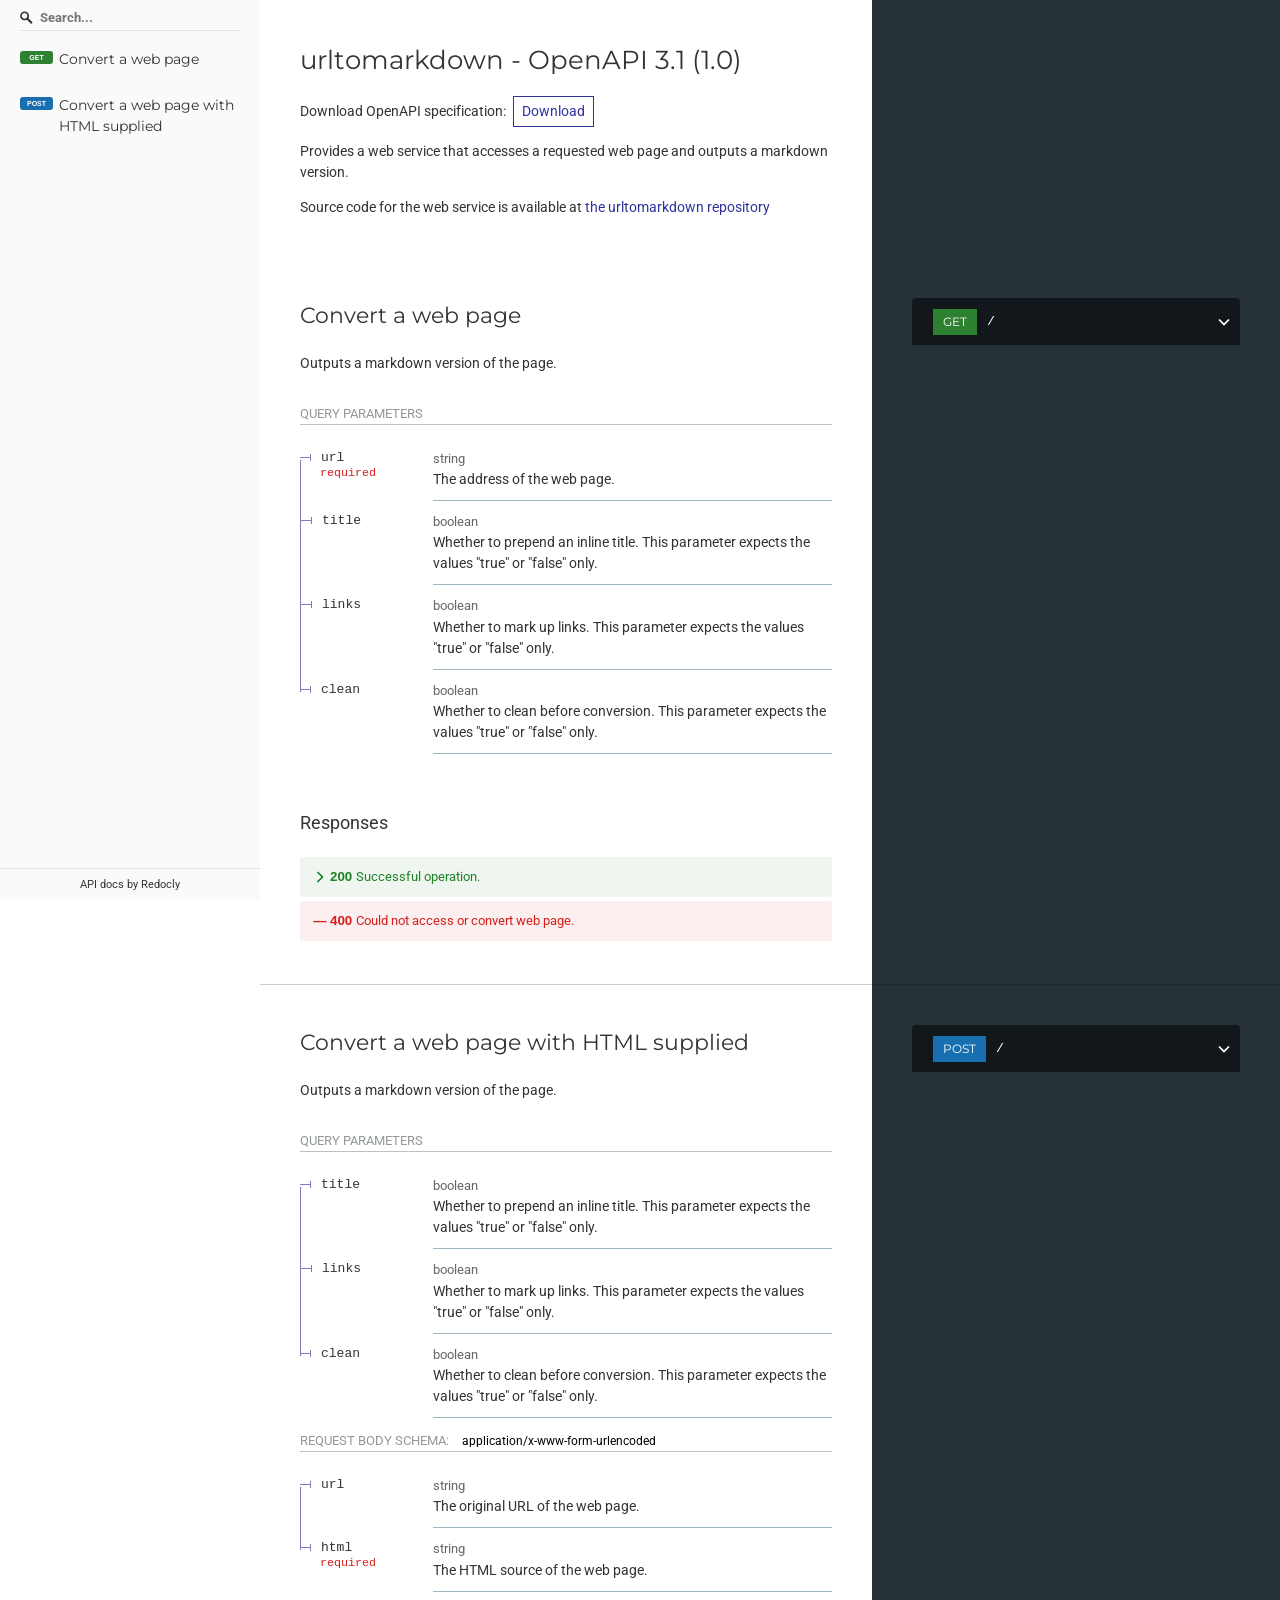
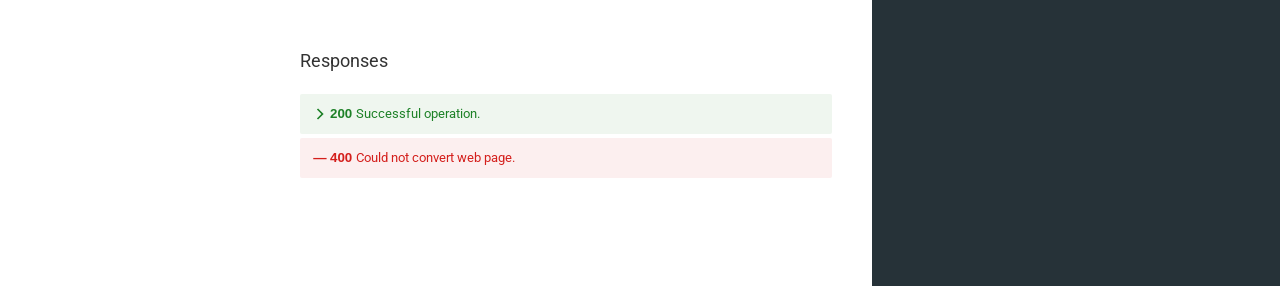
==== commit e7e4d8da: "Added clean query string option to API" ====
--- a/urltomarkdown_docs.html
+++ b/urltomarkdown_docs.html
@@ -12,264 +12,2082 @@
       margin: 0;
     }
   </style>
-  <script src="https://cdn.redoc.ly/redoc/v2.1.3/bundles/redoc.standalone.js"></script><style data-styled="true" data-styled-version="6.1.8">.gikxZY{width:calc(100% - 40%);padding:0 40px;}/*!sc*/
-@media print,screen and (max-width: 75rem){.gikxZY{width:100%;padding:40px 40px;}}/*!sc*/
-data-styled.g4[id="sc-hLQSwg"]{content:"gikxZY,"}/*!sc*/
-.hNzKJC{padding:40px 0;}/*!sc*/
-.hNzKJC:last-child{min-height:calc(100vh + 1px);}/*!sc*/
-.hNzKJC>.hNzKJC:last-child{min-height:initial;}/*!sc*/
-@media print,screen and (max-width: 75rem){.hNzKJC{padding:0;}}/*!sc*/
-.cSNAXN{padding:40px 0;position:relative;}/*!sc*/
-.cSNAXN:last-child{min-height:calc(100vh + 1px);}/*!sc*/
-.cSNAXN>.cSNAXN:last-child{min-height:initial;}/*!sc*/
-@media print,screen and (max-width: 75rem){.cSNAXN{padding:0;}}/*!sc*/
-.cSNAXN:not(:last-of-type):after{position:absolute;bottom:0;width:100%;display:block;content:'';border-bottom:1px solid rgba(0, 0, 0, 0.2);}/*!sc*/
-data-styled.g5[id="sc-eDLKkx"]{content:"hNzKJC,cSNAXN,"}/*!sc*/
-.imiXRU{width:40%;color:#ffffff;background-color:#263238;padding:0 40px;}/*!sc*/
-@media print,screen and (max-width: 75rem){.imiXRU{width:100%;padding:40px 40px;}}/*!sc*/
-data-styled.g6[id="sc-jTQCzO"]{content:"imiXRU,"}/*!sc*/
-.jGdkPR{background-color:#263238;}/*!sc*/
-data-styled.g7[id="sc-gLLuof"]{content:"jGdkPR,"}/*!sc*/
-.fsPUig{display:flex;width:100%;padding:0;}/*!sc*/
-@media print,screen and (max-width: 75rem){.fsPUig{flex-direction:column;}}/*!sc*/
-data-styled.g8[id="sc-iBdnpw"]{content:"fsPUig,"}/*!sc*/
-.gqLiaw{font-family:Montserrat,sans-serif;font-weight:400;font-size:1.85714em;line-height:1.6em;color:#333333;}/*!sc*/
-data-styled.g9[id="sc-fsYfdN"]{content:"gqLiaw,"}/*!sc*/
-.gwJLUj{font-family:Montserrat,sans-serif;font-weight:400;font-size:1.57143em;line-height:1.6em;color:#333333;margin:0 0 20px;}/*!sc*/
-data-styled.g10[id="sc-qZrbh"]{content:"gwJLUj,"}/*!sc*/
-.cnGhhy{border-bottom:1px solid rgba(38, 50, 56, 0.3);margin:1em 0 1em 0;color:rgba(38, 50, 56, 0.5);font-weight:normal;text-transform:uppercase;font-size:0.929em;line-height:20px;}/*!sc*/
-data-styled.g13[id="sc-irLvIq"]{content:"cnGhhy,"}/*!sc*/
-.fNhImz{cursor:pointer;margin-left:-20px;padding:0;line-height:1;width:20px;display:inline-block;outline:0;}/*!sc*/
-.fNhImz:before{content:'';width:15px;height:15px;background-size:contain;background-image:url('[data-uri]');opacity:0.5;visibility:hidden;display:inline-block;vertical-align:middle;}/*!sc*/
-h1:hover>.fNhImz::before,h2:hover>.fNhImz::before,.fNhImz:hover::before{visibility:visible;}/*!sc*/
-data-styled.g14[id="sc-csKJxZ"]{content:"fNhImz,"}/*!sc*/
-.hUWsvg{height:1.5em;width:1.5em;min-width:1.5em;vertical-align:middle;float:left;transition:transform 0.2s ease-out;transform:rotateZ(-90deg);}/*!sc*/
-.hUWsvg polygon{fill:#1d8127;}/*!sc*/
-.exoGJA{height:20px;width:20px;min-width:20px;vertical-align:middle;float:right;transition:transform 0.2s ease-out;transform:rotateZ(0);}/*!sc*/
-.exoGJA polygon{fill:white;}/*!sc*/
-data-styled.g15[id="sc-eTNRI"]{content:"hUWsvg,exoGJA,"}/*!sc*/
-.cqoAxn{border-left:1px solid #7c7cbb;box-sizing:border-box;position:relative;padding:10px 10px 10px 0;}/*!sc*/
-@media screen and (max-width: 50rem){.cqoAxn{display:block;overflow:hidden;}}/*!sc*/
-tr:first-of-type>.cqoAxn,tr.last>.cqoAxn{border-left-width:0;background-position:top left;background-repeat:no-repeat;background-size:1px 100%;}/*!sc*/
-tr:first-of-type>.cqoAxn{background-image:linear-gradient(
+  <script>/*! For license information please see redoc.standalone.js.LICENSE.txt */
+!function(e,t){"object"==typeof exports&&"object"==typeof module?module.exports=t(require("null")):"function"==typeof define&&define.amd?define(["null"],t):"object"==typeof exports?exports.Redoc=t(require("null")):e.Redoc=t(e.null)}(this,(function(e){return function(){var t={5499:function(e,t,n){"use strict";Object.defineProperty(t,"__esModule",{value:!0}),t.CodeGen=t.Name=t.nil=t.stringify=t.str=t._=t.KeywordCxt=void 0;const r=n(3325),o=n(6479),i=n(5522),a=n(1603),s=["/properties"],l="http://json-schema.org/draft-07/schema";class c extends r.default{_addVocabularies(){super._addVocabularies(),o.default.forEach((e=>this.addVocabulary(e))),this.opts.discriminator&&this.addKeyword(i.default)}_addDefaultMetaSchema(){if(super._addDefaultMetaSchema(),!this.opts.meta)return;const e=this.opts.$data?this.$dataMetaSchema(a,s):a;this.addMetaSchema(e,l,!1),this.refs["http://json-schema.org/schema"]=l}defaultMeta(){return this.opts.defaultMeta=super.defaultMeta()||(this.getSchema(l)?l:void 0)}}e.exports=t=c,Object.defineProperty(t,"__esModule",{value:!0}),t.default=c;var u=n(1321);Object.defineProperty(t,"KeywordCxt",{enumerable:!0,get:function(){return u.KeywordCxt}});var p=n(4475);Object.defineProperty(t,"_",{enumerable:!0,get:function(){return p._}}),Object.defineProperty(t,"str",{enumerable:!0,get:function(){return p.str}}),Object.defineProperty(t,"stringify",{enumerable:!0,get:function(){return p.stringify}}),Object.defineProperty(t,"nil",{enumerable:!0,get:function(){return p.nil}}),Object.defineProperty(t,"Name",{enumerable:!0,get:function(){return p.Name}}),Object.defineProperty(t,"CodeGen",{enumerable:!0,get:function(){return p.CodeGen}})},4667:function(e,t){"use strict";Object.defineProperty(t,"__esModule",{value:!0}),t.regexpCode=t.getProperty=t.safeStringify=t.stringify=t.strConcat=t.addCodeArg=t.str=t._=t.nil=t._Code=t.Name=t.IDENTIFIER=t._CodeOrName=void 0;class n{}t._CodeOrName=n,t.IDENTIFIER=/^[a-z$_][a-z$_0-9]*$/i;class r extends n{constructor(e){if(super(),!t.IDENTIFIER.test(e))throw new Error("CodeGen: name must be a valid identifier");this.str=e}toString(){return this.str}emptyStr(){return!1}get names(){return{[this.str]:1}}}t.Name=r;class o extends n{constructor(e){super(),this._items="string"==typeof e?[e]:e}toString(){return this.str}emptyStr(){if(this._items.length>1)return!1;const e=this._items[0];return""===e||'""'===e}get str(){var e;return null!==(e=this._str)&&void 0!==e?e:this._str=this._items.reduce(((e,t)=>`${e}${t}`),"")}get names(){var e;return null!==(e=this._names)&&void 0!==e?e:this._names=this._items.reduce(((e,t)=>(t instanceof r&&(e[t.str]=(e[t.str]||0)+1),e)),{})}}function i(e,...t){const n=[e[0]];let r=0;for(;r<t.length;)l(n,t[r]),n.push(e[++r]);return new o(n)}t._Code=o,t.nil=new o(""),t._=i;const a=new o("+");function s(e,...t){const n=[u(e[0])];let r=0;for(;r<t.length;)n.push(a),l(n,t[r]),n.push(a,u(e[++r]));return function(e){let t=1;for(;t<e.length-1;){if(e[t]===a){const n=c(e[t-1],e[t+1]);if(void 0!==n){e.splice(t-1,3,n);continue}e[t++]="+"}t++}}(n),new o(n)}function l(e,t){var n;t instanceof o?e.push(...t._items):t instanceof r?e.push(t):e.push("number"==typeof(n=t)||"boolean"==typeof n||null===n?n:u(Array.isArray(n)?n.join(","):n))}function c(e,t){if('""'===t)return e;if('""'===e)return t;if("string"==typeof e){if(t instanceof r||'"'!==e[e.length-1])return;return"string"!=typeof t?`${e.slice(0,-1)}${t}"`:'"'===t[0]?e.slice(0,-1)+t.slice(1):void 0}return"string"!=typeof t||'"'!==t[0]||e instanceof r?void 0:`"${e}${t.slice(1)}`}function u(e){return JSON.stringify(e).replace(/\u2028/g,"\\u2028").replace(/\u2029/g,"\\u2029")}t.str=s,t.addCodeArg=l,t.strConcat=function(e,t){return t.emptyStr()?e:e.emptyStr()?t:s`${e}${t}`},t.stringify=function(e){return new o(u(e))},t.safeStringify=u,t.getProperty=function(e){return"string"==typeof e&&t.IDENTIFIER.test(e)?new o(`.${e}`):i`[${e}]`},t.regexpCode=function(e){return new o(e.toString())}},4475:function(e,t,n){"use strict";Object.defineProperty(t,"__esModule",{value:!0}),t.or=t.and=t.not=t.CodeGen=t.operators=t.varKinds=t.ValueScopeName=t.ValueScope=t.Scope=t.Name=t.regexpCode=t.stringify=t.getProperty=t.nil=t.strConcat=t.str=t._=void 0;const r=n(4667),o=n(7791);var i=n(4667);Object.defineProperty(t,"_",{enumerable:!0,get:function(){return i._}}),Object.defineProperty(t,"str",{enumerable:!0,get:function(){return i.str}}),Object.defineProperty(t,"strConcat",{enumerable:!0,get:function(){return i.strConcat}}),Object.defineProperty(t,"nil",{enumerable:!0,get:function(){return i.nil}}),Object.defineProperty(t,"getProperty",{enumerable:!0,get:function(){return i.getProperty}}),Object.defineProperty(t,"stringify",{enumerable:!0,get:function(){return i.stringify}}),Object.defineProperty(t,"regexpCode",{enumerable:!0,get:function(){return i.regexpCode}}),Object.defineProperty(t,"Name",{enumerable:!0,get:function(){return i.Name}});var a=n(7791);Object.defineProperty(t,"Scope",{enumerable:!0,get:function(){return a.Scope}}),Object.defineProperty(t,"ValueScope",{enumerable:!0,get:function(){return a.ValueScope}}),Object.defineProperty(t,"ValueScopeName",{enumerable:!0,get:function(){return a.ValueScopeName}}),Object.defineProperty(t,"varKinds",{enumerable:!0,get:function(){return a.varKinds}}),t.operators={GT:new r._Code(">"),GTE:new r._Code(">="),LT:new r._Code("<"),LTE:new r._Code("<="),EQ:new r._Code("==="),NEQ:new r._Code("!=="),NOT:new r._Code("!"),OR:new r._Code("||"),AND:new r._Code("&&"),ADD:new r._Code("+")};class s{optimizeNodes(){return this}optimizeNames(e,t){return this}}class l extends s{constructor(e,t,n){super(),this.varKind=e,this.name=t,this.rhs=n}render({es5:e,_n:t}){const n=e?o.varKinds.var:this.varKind,r=void 0===this.rhs?"":` = ${this.rhs}`;return`${n} ${this.name}${r};`+t}optimizeNames(e,t){if(e[this.name.str])return this.rhs&&(this.rhs=R(this.rhs,e,t)),this}get names(){return this.rhs instanceof r._CodeOrName?this.rhs.names:{}}}class c extends s{constructor(e,t,n){super(),this.lhs=e,this.rhs=t,this.sideEffects=n}render({_n:e}){return`${this.lhs} = ${this.rhs};`+e}optimizeNames(e,t){if(!(this.lhs instanceof r.Name)||e[this.lhs.str]||this.sideEffects)return this.rhs=R(this.rhs,e,t),this}get names(){return C(this.lhs instanceof r.Name?{}:{...this.lhs.names},this.rhs)}}class u extends c{constructor(e,t,n,r){super(e,n,r),this.op=t}render({_n:e}){return`${this.lhs} ${this.op}= ${this.rhs};`+e}}class p extends s{constructor(e){super(),this.label=e,this.names={}}render({_n:e}){return`${this.label}:`+e}}class d extends s{constructor(e){super(),this.label=e,this.names={}}render({_n:e}){return`break${this.label?` ${this.label}`:""};`+e}}class f extends s{constructor(e){super(),this.error=e}render({_n:e}){return`throw ${this.error};`+e}get names(){return this.error.names}}class h extends s{constructor(e){super(),this.code=e}render({_n:e}){return`${this.code};`+e}optimizeNodes(){return`${this.code}`?this:void 0}optimizeNames(e,t){return this.code=R(this.code,e,t),this}get names(){return this.code instanceof r._CodeOrName?this.code.names:{}}}class m extends s{constructor(e=[]){super(),this.nodes=e}render(e){return this.nodes.reduce(((t,n)=>t+n.render(e)),"")}optimizeNodes(){const{nodes:e}=this;let t=e.length;for(;t--;){const n=e[t].optimizeNodes();Array.isArray(n)?e.splice(t,1,...n):n?e[t]=n:e.splice(t,1)}return e.length>0?this:void 0}optimizeNames(e,t){const{nodes:n}=this;let r=n.length;for(;r--;){const o=n[r];o.optimizeNames(e,t)||(j(e,o.names),n.splice(r,1))}return n.length>0?this:void 0}get names(){return this.nodes.reduce(((e,t)=>$(e,t.names)),{})}}class g extends m{render(e){return"{"+e._n+super.render(e)+"}"+e._n}}class y extends m{}class v extends g{}v.kind="else";class b extends g{constructor(e,t){super(t),this.condition=e}render(e){let t=`if(${this.condition})`+super.render(e);return this.else&&(t+="else "+this.else.render(e)),t}optimizeNodes(){super.optimizeNodes();const e=this.condition;if(!0===e)return this.nodes;let t=this.else;if(t){const e=t.optimizeNodes();t=this.else=Array.isArray(e)?new v(e):e}return t?!1===e?t instanceof b?t:t.nodes:this.nodes.length?this:new b(T(e),t instanceof b?[t]:t.nodes):!1!==e&&this.nodes.length?this:void 0}optimizeNames(e,t){var n;if(this.else=null===(n=this.else)||void 0===n?void 0:n.optimizeNames(e,t),super.optimizeNames(e,t)||this.else)return this.condition=R(this.condition,e,t),this}get names(){const e=super.names;return C(e,this.condition),this.else&&$(e,this.else.names),e}}b.kind="if";class w extends g{}w.kind="for";class x extends w{constructor(e){super(),this.iteration=e}render(e){return`for(${this.iteration})`+super.render(e)}optimizeNames(e,t){if(super.optimizeNames(e,t))return this.iteration=R(this.iteration,e,t),this}get names(){return $(super.names,this.iteration.names)}}class k extends w{constructor(e,t,n,r){super(),this.varKind=e,this.name=t,this.from=n,this.to=r}render(e){const t=e.es5?o.varKinds.var:this.varKind,{name:n,from:r,to:i}=this;return`for(${t} ${n}=${r}; ${n}<${i}; ${n}++)`+super.render(e)}get names(){const e=C(super.names,this.from);return C(e,this.to)}}class _ extends w{constructor(e,t,n,r){super(),this.loop=e,this.varKind=t,this.name=n,this.iterable=r}render(e){return`for(${this.varKind} ${this.name} ${this.loop} ${this.iterable})`+super.render(e)}optimizeNames(e,t){if(super.optimizeNames(e,t))return this.iterable=R(this.iterable,e,t),this}get names(){return $(super.names,this.iterable.names)}}class O extends g{constructor(e,t,n){super(),this.name=e,this.args=t,this.async=n}render(e){return`${this.async?"async ":""}function ${this.name}(${this.args})`+super.render(e)}}O.kind="func";class S extends m{render(e){return"return "+super.render(e)}}S.kind="return";class E extends g{render(e){let t="try"+super.render(e);return this.catch&&(t+=this.catch.render(e)),this.finally&&(t+=this.finally.render(e)),t}optimizeNodes(){var e,t;return super.optimizeNodes(),null===(e=this.catch)||void 0===e||e.optimizeNodes(),null===(t=this.finally)||void 0===t||t.optimizeNodes(),this}optimizeNames(e,t){var n,r;return super.optimizeNames(e,t),null===(n=this.catch)||void 0===n||n.optimizeNames(e,t),null===(r=this.finally)||void 0===r||r.optimizeNames(e,t),this}get names(){const e=super.names;return this.catch&&$(e,this.catch.names),this.finally&&$(e,this.finally.names),e}}class P extends g{constructor(e){super(),this.error=e}render(e){return`catch(${this.error})`+super.render(e)}}P.kind="catch";class A extends g{render(e){return"finally"+super.render(e)}}function $(e,t){for(const n in t)e[n]=(e[n]||0)+(t[n]||0);return e}function C(e,t){return t instanceof r._CodeOrName?$(e,t.names):e}function R(e,t,n){return e instanceof r.Name?i(e):(o=e)instanceof r._Code&&o._items.some((e=>e instanceof r.Name&&1===t[e.str]&&void 0!==n[e.str]))?new r._Code(e._items.reduce(((e,t)=>(t instanceof r.Name&&(t=i(t)),t instanceof r._Code?e.push(...t._items):e.push(t),e)),[])):e;var o;function i(e){const r=n[e.str];return void 0===r||1!==t[e.str]?e:(delete t[e.str],r)}}function j(e,t){for(const n in t)e[n]=(e[n]||0)-(t[n]||0)}function T(e){return"boolean"==typeof e||"number"==typeof e||null===e?!e:r._`!${L(e)}`}A.kind="finally",t.CodeGen=class{constructor(e,t={}){this._values={},this._blockStarts=[],this._constants={},this.opts={...t,_n:t.lines?"\n":""},this._extScope=e,this._scope=new o.Scope({parent:e}),this._nodes=[new y]}toString(){return this._root.render(this.opts)}name(e){return this._scope.name(e)}scopeName(e){return this._extScope.name(e)}scopeValue(e,t){const n=this._extScope.value(e,t);return(this._values[n.prefix]||(this._values[n.prefix]=new Set)).add(n),n}getScopeValue(e,t){return this._extScope.getValue(e,t)}scopeRefs(e){return this._extScope.scopeRefs(e,this._values)}scopeCode(){return this._extScope.scopeCode(this._values)}_def(e,t,n,r){const o=this._scope.toName(t);return void 0!==n&&r&&(this._constants[o.str]=n),this._leafNode(new l(e,o,n)),o}const(e,t,n){return this._def(o.varKinds.const,e,t,n)}let(e,t,n){return this._def(o.varKinds.let,e,t,n)}var(e,t,n){return this._def(o.varKinds.var,e,t,n)}assign(e,t,n){return this._leafNode(new c(e,t,n))}add(e,n){return this._leafNode(new u(e,t.operators.ADD,n))}code(e){return"function"==typeof e?e():e!==r.nil&&this._leafNode(new h(e)),this}object(...e){const t=["{"];for(const[n,o]of e)t.length>1&&t.push(","),t.push(n),(n!==o||this.opts.es5)&&(t.push(":"),r.addCodeArg(t,o));return t.push("}"),new r._Code(t)}if(e,t,n){if(this._blockNode(new b(e)),t&&n)this.code(t).else().code(n).endIf();else if(t)this.code(t).endIf();else if(n)throw new Error('CodeGen: "else" body without "then" body');return this}elseIf(e){return this._elseNode(new b(e))}else(){return this._elseNode(new v)}endIf(){return this._endBlockNode(b,v)}_for(e,t){return this._blockNode(e),t&&this.code(t).endFor(),this}for(e,t){return this._for(new x(e),t)}forRange(e,t,n,r,i=(this.opts.es5?o.varKinds.var:o.varKinds.let)){const a=this._scope.toName(e);return this._for(new k(i,a,t,n),(()=>r(a)))}forOf(e,t,n,i=o.varKinds.const){const a=this._scope.toName(e);if(this.opts.es5){const e=t instanceof r.Name?t:this.var("_arr",t);return this.forRange("_i",0,r._`${e}.length`,(t=>{this.var(a,r._`${e}[${t}]`),n(a)}))}return this._for(new _("of",i,a,t),(()=>n(a)))}forIn(e,t,n,i=(this.opts.es5?o.varKinds.var:o.varKinds.const)){if(this.opts.ownProperties)return this.forOf(e,r._`Object.keys(${t})`,n);const a=this._scope.toName(e);return this._for(new _("in",i,a,t),(()=>n(a)))}endFor(){return this._endBlockNode(w)}label(e){return this._leafNode(new p(e))}break(e){return this._leafNode(new d(e))}return(e){const t=new S;if(this._blockNode(t),this.code(e),1!==t.nodes.length)throw new Error('CodeGen: "return" should have one node');return this._endBlockNode(S)}try(e,t,n){if(!t&&!n)throw new Error('CodeGen: "try" without "catch" and "finally"');const r=new E;if(this._blockNode(r),this.code(e),t){const e=this.name("e");this._currNode=r.catch=new P(e),t(e)}return n&&(this._currNode=r.finally=new A,this.code(n)),this._endBlockNode(P,A)}throw(e){return this._leafNode(new f(e))}block(e,t){return this._blockStarts.push(this._nodes.length),e&&this.code(e).endBlock(t),this}endBlock(e){const t=this._blockStarts.pop();if(void 0===t)throw new Error("CodeGen: not in self-balancing block");const n=this._nodes.length-t;if(n<0||void 0!==e&&n!==e)throw new Error(`CodeGen: wrong number of nodes: ${n} vs ${e} expected`);return this._nodes.length=t,this}func(e,t=r.nil,n,o){return this._blockNode(new O(e,t,n)),o&&this.code(o).endFunc(),this}endFunc(){return this._endBlockNode(O)}optimize(e=1){for(;e-- >0;)this._root.optimizeNodes(),this._root.optimizeNames(this._root.names,this._constants)}_leafNode(e){return this._currNode.nodes.push(e),this}_blockNode(e){this._currNode.nodes.push(e),this._nodes.push(e)}_endBlockNode(e,t){const n=this._currNode;if(n instanceof e||t&&n instanceof t)return this._nodes.pop(),this;throw new Error(`CodeGen: not in block "${t?`${e.kind}/${t.kind}`:e.kind}"`)}_elseNode(e){const t=this._currNode;if(!(t instanceof b))throw new Error('CodeGen: "else" without "if"');return this._currNode=t.else=e,this}get _root(){return this._nodes[0]}get _currNode(){const e=this._nodes;return e[e.length-1]}set _currNode(e){const t=this._nodes;t[t.length-1]=e}},t.not=T;const I=D(t.operators.AND);t.and=function(...e){return e.reduce(I)};const N=D(t.operators.OR);function D(e){return(t,n)=>t===r.nil?n:n===r.nil?t:r._`${L(t)} ${e} ${L(n)}`}function L(e){return e instanceof r.Name?e:r._`(${e})`}t.or=function(...e){return e.reduce(N)}},7791:function(e,t,n){"use strict";Object.defineProperty(t,"__esModule",{value:!0}),t.ValueScope=t.ValueScopeName=t.Scope=t.varKinds=t.UsedValueState=void 0;const r=n(4667);class o extends Error{constructor(e){super(`CodeGen: "code" for ${e} not defined`),this.value=e.value}}var i;!function(e){e[e.Started=0]="Started",e[e.Completed=1]="Completed"}(i=t.UsedValueState||(t.UsedValueState={})),t.varKinds={const:new r.Name("const"),let:new r.Name("let"),var:new r.Name("var")};class a{constructor({prefixes:e,parent:t}={}){this._names={},this._prefixes=e,this._parent=t}toName(e){return e instanceof r.Name?e:this.name(e)}name(e){return new r.Name(this._newName(e))}_newName(e){return`${e}${(this._names[e]||this._nameGroup(e)).index++}`}_nameGroup(e){var t,n;if((null===(n=null===(t=this._parent)||void 0===t?void 0:t._prefixes)||void 0===n?void 0:n.has(e))||this._prefixes&&!this._prefixes.has(e))throw new Error(`CodeGen: prefix "${e}" is not allowed in this scope`);return this._names[e]={prefix:e,index:0}}}t.Scope=a;class s extends r.Name{constructor(e,t){super(t),this.prefix=e}setValue(e,{property:t,itemIndex:n}){this.value=e,this.scopePath=r._`.${new r.Name(t)}[${n}]`}}t.ValueScopeName=s;const l=r._`\n`;t.ValueScope=class extends a{constructor(e){super(e),this._values={},this._scope=e.scope,this.opts={...e,_n:e.lines?l:r.nil}}get(){return this._scope}name(e){return new s(e,this._newName(e))}value(e,t){var n;if(void 0===t.ref)throw new Error("CodeGen: ref must be passed in value");const r=this.toName(e),{prefix:o}=r,i=null!==(n=t.key)&&void 0!==n?n:t.ref;let a=this._values[o];if(a){const e=a.get(i);if(e)return e}else a=this._values[o]=new Map;a.set(i,r);const s=this._scope[o]||(this._scope[o]=[]),l=s.length;return s[l]=t.ref,r.setValue(t,{property:o,itemIndex:l}),r}getValue(e,t){const n=this._values[e];if(n)return n.get(t)}scopeRefs(e,t=this._values){return this._reduceValues(t,(t=>{if(void 0===t.scopePath)throw new Error(`CodeGen: name "${t}" has no value`);return r._`${e}${t.scopePath}`}))}scopeCode(e=this._values,t,n){return this._reduceValues(e,(e=>{if(void 0===e.value)throw new Error(`CodeGen: name "${e}" has no value`);return e.value.code}),t,n)}_reduceValues(e,n,a={},s){let l=r.nil;for(const c in e){const u=e[c];if(!u)continue;const p=a[c]=a[c]||new Map;u.forEach((e=>{if(p.has(e))return;p.set(e,i.Started);let a=n(e);if(a){const n=this.opts.es5?t.varKinds.var:t.varKinds.const;l=r._`${l}${n} ${e} = ${a};${this.opts._n}`}else{if(!(a=null==s?void 0:s(e)))throw new o(e);l=r._`${l}${a}${this.opts._n}`}p.set(e,i.Completed)}))}return l}}},1885:function(e,t,n){"use strict";Object.defineProperty(t,"__esModule",{value:!0}),t.extendErrors=t.resetErrorsCount=t.reportExtraError=t.reportError=t.keyword$DataError=t.keywordError=void 0;const r=n(4475),o=n(6124),i=n(5018);function a(e,t){const n=e.const("err",t);e.if(r._`${i.default.vErrors} === null`,(()=>e.assign(i.default.vErrors,r._`[${n}]`)),r._`${i.default.vErrors}.push(${n})`),e.code(r._`${i.default.errors}++`)}function s(e,t){const{gen:n,validateName:o,schemaEnv:i}=e;i.$async?n.throw(r._`new ${e.ValidationError}(${t})`):(n.assign(r._`${o}.errors`,t),n.return(!1))}t.keywordError={message:({keyword:e})=>r.str`should pass "${e}" keyword validation`},t.keyword$DataError={message:({keyword:e,schemaType:t})=>t?r.str`"${e}" keyword must be ${t} ($data)`:r.str`"${e}" keyword is invalid ($data)`},t.reportError=function(e,n=t.keywordError,o,i){const{it:l}=e,{gen:u,compositeRule:p,allErrors:d}=l,f=c(e,n,o);(null!=i?i:p||d)?a(u,f):s(l,r._`[${f}]`)},t.reportExtraError=function(e,n=t.keywordError,r){const{it:o}=e,{gen:l,compositeRule:u,allErrors:p}=o;a(l,c(e,n,r)),u||p||s(o,i.default.vErrors)},t.resetErrorsCount=function(e,t){e.assign(i.default.errors,t),e.if(r._`${i.default.vErrors} !== null`,(()=>e.if(t,(()=>e.assign(r._`${i.default.vErrors}.length`,t)),(()=>e.assign(i.default.vErrors,null)))))},t.extendErrors=function({gen:e,keyword:t,schemaValue:n,data:o,errsCount:a,it:s}){if(void 0===a)throw new Error("ajv implementation error");const l=e.name("err");e.forRange("i",a,i.default.errors,(a=>{e.const(l,r._`${i.default.vErrors}[${a}]`),e.if(r._`${l}.instancePath === undefined`,(()=>e.assign(r._`${l}.instancePath`,r.strConcat(i.default.instancePath,s.errorPath)))),e.assign(r._`${l}.schemaPath`,r.str`${s.errSchemaPath}/${t}`),s.opts.verbose&&(e.assign(r._`${l}.schema`,n),e.assign(r._`${l}.data`,o))}))};const l={keyword:new r.Name("keyword"),schemaPath:new r.Name("schemaPath"),params:new r.Name("params"),propertyName:new r.Name("propertyName"),message:new r.Name("message"),schema:new r.Name("schema"),parentSchema:new r.Name("parentSchema")};function c(e,t,n){const{createErrors:o}=e.it;return!1===o?r._`{}`:function(e,t,n={}){const{gen:o,it:a}=e,s=[u(a,n),p(e,n)];return function(e,{params:t,message:n},o){const{keyword:a,data:s,schemaValue:c,it:u}=e,{opts:p,propertyName:d,topSchemaRef:f,schemaPath:h}=u;o.push([l.keyword,a],[l.params,"function"==typeof t?t(e):t||r._`{}`]),p.messages&&o.push([l.message,"function"==typeof n?n(e):n]),p.verbose&&o.push([l.schema,c],[l.parentSchema,r._`${f}${h}`],[i.default.data,s]),d&&o.push([l.propertyName,d])}(e,t,s),o.object(...s)}(e,t,n)}function u({errorPath:e},{instancePath:t}){const n=t?r.str`${e}${o.getErrorPath(t,o.Type.Str)}`:e;return[i.default.instancePath,r.strConcat(i.default.instancePath,n)]}function p({keyword:e,it:{errSchemaPath:t}},{schemaPath:n,parentSchema:i}){let a=i?t:r.str`${t}/${e}`;return n&&(a=r.str`${a}${o.getErrorPath(n,o.Type.Str)}`),[l.schemaPath,a]}},7805:function(e,t,n){"use strict";Object.defineProperty(t,"__esModule",{value:!0}),t.resolveSchema=t.getCompilingSchema=t.resolveRef=t.compileSchema=t.SchemaEnv=void 0;const r=n(4475),o=n(8451),i=n(5018),a=n(9826),s=n(6124),l=n(1321),c=n(540);class u{constructor(e){var t;let n;this.refs={},this.dynamicAnchors={},"object"==typeof e.schema&&(n=e.schema),this.schema=e.schema,this.schemaId=e.schemaId,this.root=e.root||this,this.baseId=null!==(t=e.baseId)&&void 0!==t?t:a.normalizeId(null==n?void 0:n[e.schemaId||"$id"]),this.schemaPath=e.schemaPath,this.localRefs=e.localRefs,this.meta=e.meta,this.$async=null==n?void 0:n.$async,this.refs={}}}function p(e){const t=f.call(this,e);if(t)return t;const n=a.getFullPath(e.root.baseId),{es5:s,lines:c}=this.opts.code,{ownProperties:u}=this.opts,p=new r.CodeGen(this.scope,{es5:s,lines:c,ownProperties:u});let d;e.$async&&(d=p.scopeValue("Error",{ref:o.default,code:r._`require("ajv/dist/runtime/validation_error").default`}));const h=p.scopeName("validate");e.validateName=h;const m={gen:p,allErrors:this.opts.allErrors,data:i.default.data,parentData:i.default.parentData,parentDataProperty:i.default.parentDataProperty,dataNames:[i.default.data],dataPathArr:[r.nil],dataLevel:0,dataTypes:[],definedProperties:new Set,topSchemaRef:p.scopeValue("schema",!0===this.opts.code.source?{ref:e.schema,code:r.stringify(e.schema)}:{ref:e.schema}),validateName:h,ValidationError:d,schema:e.schema,schemaEnv:e,rootId:n,baseId:e.baseId||n,schemaPath:r.nil,errSchemaPath:e.schemaPath||(this.opts.jtd?"":"#"),errorPath:r._`""`,opts:this.opts,self:this};let g;try{this._compilations.add(e),l.validateFunctionCode(m),p.optimize(this.opts.code.optimize);const t=p.toString();g=`const visitedNodesForRef = new WeakMap(); ${p.scopeRefs(i.default.scope)}return ${t}`,this.opts.code.process&&(g=this.opts.code.process(g,e));const n=new Function(`${i.default.self}`,`${i.default.scope}`,g)(this,this.scope.get());if(this.scope.value(h,{ref:n}),n.errors=null,n.schema=e.schema,n.schemaEnv=e,e.$async&&(n.$async=!0),!0===this.opts.code.source&&(n.source={validateName:h,validateCode:t,scopeValues:p._values}),this.opts.unevaluated){const{props:e,items:t}=m;n.evaluated={props:e instanceof r.Name?void 0:e,items:t instanceof r.Name?void 0:t,dynamicProps:e instanceof r.Name,dynamicItems:t instanceof r.Name},n.source&&(n.source.evaluated=r.stringify(n.evaluated))}return e.validate=n,e}catch(t){throw delete e.validate,delete e.validateName,g&&this.logger.error("Error compiling schema, function code:",g),t}finally{this._compilations.delete(e)}}function d(e){return a.inlineRef(e.schema,this.opts.inlineRefs)?e.schema:e.validate?e:p.call(this,e)}function f(e){for(const r of this._compilations)if(n=e,(t=r).schema===n.schema&&t.root===n.root&&t.baseId===n.baseId)return r;var t,n}function h(e,t){let n;for(;"string"==typeof(n=this.refs[t]);)t=n;return n||this.schemas[t]||m.call(this,e,t)}function m(e,t){const n=c.parse(t),r=a._getFullPath(n);let o=a.getFullPath(e.baseId);if(Object.keys(e.schema).length>0&&r===o)return y.call(this,n,e);const i=a.normalizeId(r),s=this.refs[i]||this.schemas[i];if("string"==typeof s){const t=m.call(this,e,s);if("object"!=typeof(null==t?void 0:t.schema))return;return y.call(this,n,t)}if("object"==typeof(null==s?void 0:s.schema)){if(s.validate||p.call(this,s),i===a.normalizeId(t)){const{schema:t}=s,{schemaId:n}=this.opts,r=t[n];return r&&(o=a.resolveUrl(o,r)),new u({schema:t,schemaId:n,root:e,baseId:o})}return y.call(this,n,s)}}t.SchemaEnv=u,t.compileSchema=p,t.resolveRef=function(e,t,n){var r;const o=a.resolveUrl(t,n),i=e.refs[o];if(i)return i;let s=h.call(this,e,o);if(void 0===s){const n=null===(r=e.localRefs)||void 0===r?void 0:r[o],{schemaId:i}=this.opts;n&&(s=new u({schema:n,schemaId:i,root:e,baseId:t}))}if(void 0===s&&this.opts.loadSchemaSync){const r=this.opts.loadSchemaSync(t,n,o);!r||this.refs[o]||this.schemas[o]||(this.addSchema(r,o,void 0),s=h.call(this,e,o))}return void 0!==s?e.refs[o]=d.call(this,s):void 0},t.getCompilingSchema=f,t.resolveSchema=m;const g=new Set(["properties","patternProperties","enum","dependencies","definitions"]);function y(e,{baseId:t,schema:n,root:r}){var o;if("/"!==(null===(o=e.fragment)||void 0===o?void 0:o[0]))return;for(const r of e.fragment.slice(1).split("/")){if("boolean"==typeof n)return;if(void 0===(n=n[s.unescapeFragment(r)]))return;const e="object"==typeof n&&n[this.opts.schemaId];!g.has(r)&&e&&(t=a.resolveUrl(t,e))}let i;if("boolean"!=typeof n&&n.$ref&&!s.schemaHasRulesButRef(n,this.RULES)){const e=a.resolveUrl(t,n.$ref);i=m.call(this,r,e)}const{schemaId:l}=this.opts;return i=i||new u({schema:n,schemaId:l,root:r,baseId:t}),i.schema!==i.root.schema?i:void 0}},5018:function(e,t,n){"use strict";Object.defineProperty(t,"__esModule",{value:!0});const r=n(4475),o={data:new r.Name("data"),valCxt:new r.Name("valCxt"),instancePath:new r.Name("instancePath"),parentData:new r.Name("parentData"),parentDataProperty:new r.Name("parentDataProperty"),rootData:new r.Name("rootData"),dynamicAnchors:new r.Name("dynamicAnchors"),vErrors:new r.Name("vErrors"),errors:new r.Name("errors"),this:new r.Name("this"),self:new r.Name("self"),scope:new r.Name("scope"),json:new r.Name("json"),jsonPos:new r.Name("jsonPos"),jsonLen:new r.Name("jsonLen"),jsonPart:new r.Name("jsonPart")};t.default=o},4143:function(e,t,n){"use strict";Object.defineProperty(t,"__esModule",{value:!0});const r=n(9826);class o extends Error{constructor(e,t,n){super(n||`can't resolve reference ${t} from id ${e}`),this.missingRef=r.resolveUrl(e,t),this.missingSchema=r.normalizeId(r.getFullPath(this.missingRef))}}t.default=o},9826:function(e,t,n){"use strict";Object.defineProperty(t,"__esModule",{value:!0}),t.getSchemaRefs=t.resolveUrl=t.normalizeId=t._getFullPath=t.getFullPath=t.inlineRef=void 0;const r=n(6124),o=n(4063),i=n(4029),a=n(540),s=new Set(["type","format","pattern","maxLength","minLength","maxProperties","minProperties","maxItems","minItems","maximum","minimum","uniqueItems","multipleOf","required","enum","const"]);t.inlineRef=function(e,t=!0){return"boolean"==typeof e||(!0===t?!c(e):!!t&&u(e)<=t)};const l=new Set(["$ref","$recursiveRef","$recursiveAnchor","$dynamicRef","$dynamicAnchor"]);function c(e){for(const t in e){if(l.has(t))return!0;const n=e[t];if(Array.isArray(n)&&n.some(c))return!0;if("object"==typeof n&&c(n))return!0}return!1}function u(e){let t=0;for(const n in e){if("$ref"===n)return 1/0;if(t++,!s.has(n)&&("object"==typeof e[n]&&r.eachItem(e[n],(e=>t+=u(e))),t===1/0))return 1/0}return t}function p(e="",t){return!1!==t&&(e=h(e)),d(a.parse(e))}function d(e){return a.serialize(e).split("#")[0]+"#"}t.getFullPath=p,t._getFullPath=d;const f=/#\/?$/;function h(e){return e?e.replace(f,""):""}t.normalizeId=h,t.resolveUrl=function(e,t){return t=h(t),a.resolve(e,t)};const m=/^[a-z_][-a-z0-9._]*$/i;t.getSchemaRefs=function(e){if("boolean"==typeof e)return{};const{schemaId:t}=this.opts,n=h(e[t]),r={"":n},s=p(n,!1),l={},c=new Set;return i(e,{allKeys:!0},((e,n,o,i)=>{if(void 0===i)return;const p=s+n;let f=r[i];function g(t){if(t=h(f?a.resolve(f,t):t),c.has(t))throw d(t);c.add(t);let n=this.refs[t];return"string"==typeof n&&(n=this.refs[n]),"object"==typeof n?u(e,n.schema,t):t!==h(p)&&("#"===t[0]?(u(e,l[t],t),l[t]=e):this.refs[t]=p),t}function y(e){if("string"==typeof e){if(!m.test(e))throw new Error(`invalid anchor "${e}"`);g.call(this,`#${e}`)}}"string"==typeof e[t]&&(f=g.call(this,e[t])),y.call(this,e.$anchor),y.call(this,e.$dynamicAnchor),r[n]=f})),l;function u(e,t,n){if(void 0!==t&&!o(e,t))throw d(n)}function d(e){return new Error(`reference "${e}" resolves to more than one schema`)}}},3664:function(e,t){"use strict";Object.defineProperty(t,"__esModule",{value:!0}),t.getRules=t.isJSONType=void 0;const n=new Set(["string","number","integer","boolean","null","object","array"]);t.isJSONType=function(e){return"string"==typeof e&&n.has(e)},t.getRules=function(){const e={number:{type:"number",rules:[]},string:{type:"string",rules:[]},array:{type:"array",rules:[]},object:{type:"object",rules:[]}};return{types:{...e,integer:!0,boolean:!0,null:!0},rules:[{rules:[]},e.number,e.string,e.array,e.object],post:{rules:[]},all:{},keywords:{}}}},6124:function(e,t,n){"use strict";Object.defineProperty(t,"__esModule",{value:!0}),t.checkStrictMode=t.getErrorPath=t.Type=t.useFunc=t.setEvaluated=t.evaluatedPropsToName=t.mergeEvaluated=t.eachItem=t.unescapeJsonPointer=t.escapeJsonPointer=t.escapeFragment=t.unescapeFragment=t.schemaRefOrVal=t.schemaHasRulesButRef=t.schemaHasRules=t.checkUnknownRules=t.alwaysValidSchema=t.toHash=void 0;const r=n(4475),o=n(4667);function i(e,t=e.schema){const{opts:n,self:r}=e;if(!n.strictSchema)return;if("boolean"==typeof t)return;const o=r.RULES.keywords;for(const n in t)o[n]||h(e,`unknown keyword: "${n}"`)}function a(e,t){if("boolean"==typeof e)return!e;for(const n in e)if(t[n])return!0;return!1}function s(e){return"number"==typeof e?`${e}`:e.replace(/~/g,"~0").replace(/\//g,"~1")}function l(e){return e.replace(/~1/g,"/").replace(/~0/g,"~")}function c({mergeNames:e,mergeToName:t,mergeValues:n,resultToName:o}){return(i,a,s,l)=>{const c=void 0===s?a:s instanceof r.Name?(a instanceof r.Name?e(i,a,s):t(i,a,s),s):a instanceof r.Name?(t(i,s,a),a):n(a,s);return l!==r.Name||c instanceof r.Name?c:o(i,c)}}function u(e,t){if(!0===t)return e.var("props",!0);const n=e.var("props",r._`{}`);return void 0!==t&&p(e,n,t),n}function p(e,t,n){Object.keys(n).forEach((n=>e.assign(r._`${t}${r.getProperty(n)}`,!0)))}t.toHash=function(e){const t={};for(const n of e)t[n]=!0;return t},t.alwaysValidSchema=function(e,t){return"boolean"==typeof t?t:0===Object.keys(t).length||(i(e,t),!a(t,e.self.RULES.all))},t.checkUnknownRules=i,t.schemaHasRules=a,t.schemaHasRulesButRef=function(e,t){if("boolean"==typeof e)return!e;for(const n in e)if("$ref"!==n&&t.all[n])return!0;return!1},t.schemaRefOrVal=function({topSchemaRef:e,schemaPath:t},n,o,i){if(!i){if("number"==typeof n||"boolean"==typeof n)return n;if("string"==typeof n)return r._`${n}`}return r._`${e}${t}${r.getProperty(o)}`},t.unescapeFragment=function(e){return l(decodeURIComponent(e))},t.escapeFragment=function(e){return encodeURIComponent(s(e))},t.escapeJsonPointer=s,t.unescapeJsonPointer=l,t.eachItem=function(e,t){if(Array.isArray(e))for(const n of e)t(n);else t(e)},t.mergeEvaluated={props:c({mergeNames:(e,t,n)=>e.if(r._`${n} !== true && ${t} !== undefined`,(()=>{e.if(r._`${t} === true`,(()=>e.assign(n,!0)),(()=>e.assign(n,r._`${n} || {}`).code(r._`Object.assign(${n}, ${t})`)))})),mergeToName:(e,t,n)=>e.if(r._`${n} !== true`,(()=>{!0===t?e.assign(n,!0):(e.assign(n,r._`${n} || {}`),p(e,n,t))})),mergeValues:(e,t)=>!0===e||{...e,...t},resultToName:u}),items:c({mergeNames:(e,t,n)=>e.if(r._`${n} !== true && ${t} !== undefined`,(()=>e.assign(n,r._`${t} === true ? true : ${n} > ${t} ? ${n} : ${t}`))),mergeToName:(e,t,n)=>e.if(r._`${n} !== true`,(()=>e.assign(n,!0===t||r._`${n} > ${t} ? ${n} : ${t}`))),mergeValues:(e,t)=>!0===e||Math.max(e,t),resultToName:(e,t)=>e.var("items",t)})},t.evaluatedPropsToName=u,t.setEvaluated=p;const d={};var f;function h(e,t,n=e.opts.strictSchema){if(n){if(t=`strict mode: ${t}`,!0===n)throw new Error(t);e.self.logger.warn(t)}}t.useFunc=function(e,t){return e.scopeValue("func",{ref:t,code:d[t.code]||(d[t.code]=new o._Code(t.code))})},function(e){e[e.Num=0]="Num",e[e.Str=1]="Str"}(f=t.Type||(t.Type={})),t.getErrorPath=function(e,t,n){if(e instanceof r.Name){const o=t===f.Num;return n?o?r._`"[" + ${e} + "]"`:r._`"['" + ${e} + "']"`:o?r._`"/" + ${e}`:r._`"/" + ${e}.replace(/~/g, "~0").replace(/\\//g, "~1")`}return n?r.getProperty(e).toString():"/"+s(e)},t.checkStrictMode=h},4566:function(e,t){"use strict";function n(e,t){return t.rules.some((t=>r(e,t)))}function r(e,t){var n;return void 0!==e[t.keyword]||(null===(n=t.definition.implements)||void 0===n?void 0:n.some((t=>void 0!==e[t])))}Object.defineProperty(t,"__esModule",{value:!0}),t.shouldUseRule=t.shouldUseGroup=t.schemaHasRulesForType=void 0,t.schemaHasRulesForType=function({schema:e,self:t},r){const o=t.RULES.types[r];return o&&!0!==o&&n(e,o)},t.shouldUseGroup=n,t.shouldUseRule=r},7627:function(e,t,n){"use strict";Object.defineProperty(t,"__esModule",{value:!0}),t.boolOrEmptySchema=t.topBoolOrEmptySchema=void 0;const r=n(1885),o=n(4475),i=n(5018),a={message:"boolean schema is false"};function s(e,t){const{gen:n,data:o}=e,i={gen:n,keyword:"false schema",data:o,schema:!1,schemaCode:!1,schemaValue:!1,params:{},it:e};r.reportError(i,a,void 0,t)}t.topBoolOrEmptySchema=function(e){const{gen:t,schema:n,validateName:r}=e;!1===n?s(e,!1):"object"==typeof n&&!0===n.$async?t.return(i.default.data):(t.assign(o._`${r}.errors`,null),t.return(!0))},t.boolOrEmptySchema=function(e,t){const{gen:n,schema:r}=e;!1===r?(n.var(t,!1),s(e)):n.var(t,!0)}},7927:function(e,t,n){"use strict";Object.defineProperty(t,"__esModule",{value:!0}),t.reportTypeError=t.checkDataTypes=t.checkDataType=t.coerceAndCheckDataType=t.getJSONTypes=t.getSchemaTypes=t.DataType=void 0;const r=n(3664),o=n(4566),i=n(1885),a=n(4475),s=n(6124);var l;function c(e){const t=Array.isArray(e)?e:e?[e]:[];if(t.every(r.isJSONType))return t;throw new Error("type must be JSONType or JSONType[]: "+t.join(","))}!function(e){e[e.Correct=0]="Correct",e[e.Wrong=1]="Wrong"}(l=t.DataType||(t.DataType={})),t.getSchemaTypes=function(e){const t=c(e.type);if(t.includes("null")){if(!1===e.nullable)throw new Error("type: null contradicts nullable: false")}else{if(!t.length&&void 0!==e.nullable)throw new Error('"nullable" cannot be used without "type"');!0===e.nullable&&t.push("null")}return t},t.getJSONTypes=c,t.coerceAndCheckDataType=function(e,t){const{gen:n,data:r,opts:i}=e,s=function(e,t){return t?e.filter((e=>u.has(e)||"array"===t&&"array"===e)):[]}(t,i.coerceTypes),c=t.length>0&&!(0===s.length&&1===t.length&&o.schemaHasRulesForType(e,t[0]));if(c){const o=d(t,r,i.strictNumbers,l.Wrong);n.if(o,(()=>{s.length?function(e,t,n){const{gen:r,data:o,opts:i}=e,s=r.let("dataType",a._`typeof ${o}`),l=r.let("coerced",a._`undefined`);"array"===i.coerceTypes&&r.if(a._`${s} == 'object' && Array.isArray(${o}) && ${o}.length == 1`,(()=>r.assign(o,a._`${o}[0]`).assign(s,a._`typeof ${o}`).if(d(t,o,i.strictNumbers),(()=>r.assign(l,o))))),r.if(a._`${l} !== undefined`);for(const e of n)(u.has(e)||"array"===e&&"array"===i.coerceTypes)&&c(e);function c(e){switch(e){case"string":return void r.elseIf(a._`${s} == "number" || ${s} == "boolean"`).assign(l,a._`"" + ${o}`).elseIf(a._`${o} === null`).assign(l,a._`""`);case"number":return void r.elseIf(a._`${s} == "boolean" || ${o} === null
+              || (${s} == "string" && ${o} && ${o} == +${o})`).assign(l,a._`+${o}`);case"integer":return void r.elseIf(a._`${s} === "boolean" || ${o} === null
+              || (${s} === "string" && ${o} && ${o} == +${o} && !(${o} % 1))`).assign(l,a._`+${o}`);case"boolean":return void r.elseIf(a._`${o} === "false" || ${o} === 0 || ${o} === null`).assign(l,!1).elseIf(a._`${o} === "true" || ${o} === 1`).assign(l,!0);case"null":return r.elseIf(a._`${o} === "" || ${o} === 0 || ${o} === false`),void r.assign(l,null);case"array":r.elseIf(a._`${s} === "string" || ${s} === "number"
+              || ${s} === "boolean" || ${o} === null`).assign(l,a._`[${o}]`)}}r.else(),h(e),r.endIf(),r.if(a._`${l} !== undefined`,(()=>{r.assign(o,l),function({gen:e,parentData:t,parentDataProperty:n},r){e.if(a._`${t} !== undefined`,(()=>e.assign(a._`${t}[${n}]`,r)))}(e,l)}))}(e,t,s):h(e)}))}return c};const u=new Set(["string","number","integer","boolean","null"]);function p(e,t,n,r=l.Correct){const o=r===l.Correct?a.operators.EQ:a.operators.NEQ;let i;switch(e){case"null":return a._`${t} ${o} null`;case"array":i=a._`Array.isArray(${t})`;break;case"object":i=a._`${t} && typeof ${t} == "object" && !Array.isArray(${t})`;break;case"integer":i=s(a._`!(${t} % 1) && !isNaN(${t})`);break;case"number":i=s();break;default:return a._`typeof ${t} ${o} ${e}`}return r===l.Correct?i:a.not(i);function s(e=a.nil){return a.and(a._`typeof ${t} == "number"`,e,n?a._`isFinite(${t})`:a.nil)}}function d(e,t,n,r){if(1===e.length)return p(e[0],t,n,r);let o;const i=s.toHash(e);if(i.array&&i.object){const e=a._`typeof ${t} != "object"`;o=i.null?e:a._`!${t} || ${e}`,delete i.null,delete i.array,delete i.object}else o=a.nil;i.number&&delete i.integer;for(const e in i)o=a.and(o,p(e,t,n,r));return o}t.checkDataType=p,t.checkDataTypes=d;const f={message:({schema:e})=>`must be ${e}`,params:({schema:e,schemaValue:t})=>"string"==typeof e?a._`{type: ${e}}`:a._`{type: ${t}}`};function h(e){const t=function(e){const{gen:t,data:n,schema:r}=e,o=s.schemaRefOrVal(e,r,"type");return{gen:t,keyword:"type",data:n,schema:r.type,schemaCode:o,schemaValue:o,parentSchema:r,params:{},it:e}}(e);i.reportError(t,f)}t.reportTypeError=h},2537:function(e,t,n){"use strict";Object.defineProperty(t,"__esModule",{value:!0}),t.assignDefaults=void 0;const r=n(4475),o=n(6124);function i(e,t,n){const{gen:i,compositeRule:a,data:s,opts:l}=e;if(void 0===n)return;const c=r._`${s}${r.getProperty(t)}`;if(a)return void o.checkStrictMode(e,`default is ignored for: ${c}`);let u=r._`${c} === undefined`;"empty"===l.useDefaults&&(u=r._`${u} || ${c} === null || ${c} === ""`),i.if(u,r._`${c} = ${r.stringify(n)}`)}t.assignDefaults=function(e,t){const{properties:n,items:r}=e.schema;if("object"===t&&n)for(const t in n)i(e,t,n[t].default);else"array"===t&&Array.isArray(r)&&r.forEach(((t,n)=>i(e,n,t.default)))}},1321:function(e,t,n){"use strict";Object.defineProperty(t,"__esModule",{value:!0}),t.getData=t.KeywordCxt=t.validateFunctionCode=void 0;const r=n(7627),o=n(7927),i=n(4566),a=n(7927),s=n(2537),l=n(6488),c=n(4688),u=n(4475),p=n(5018),d=n(9826),f=n(6124),h=n(1885);function m({gen:e,validateName:t,schema:n,schemaEnv:r,opts:o},i){o.code.es5?e.func(t,u._`${p.default.data}, ${p.default.valCxt}`,r.$async,(()=>{e.code(u._`"use strict"; ${g(n,o)}`),function(e,t){e.if(p.default.valCxt,(()=>{e.var(p.default.instancePath,u._`${p.default.valCxt}.${p.default.instancePath}`),e.var(p.default.parentData,u._`${p.default.valCxt}.${p.default.parentData}`),e.var(p.default.parentDataProperty,u._`${p.default.valCxt}.${p.default.parentDataProperty}`),e.var(p.default.rootData,u._`${p.default.valCxt}.${p.default.rootData}`),t.dynamicRef&&e.var(p.default.dynamicAnchors,u._`${p.default.valCxt}.${p.default.dynamicAnchors}`)}),(()=>{e.var(p.default.instancePath,u._`""`),e.var(p.default.parentData,u._`undefined`),e.var(p.default.parentDataProperty,u._`undefined`),e.var(p.default.rootData,p.default.data),t.dynamicRef&&e.var(p.default.dynamicAnchors,u._`{}`)}))}(e,o),e.code(i)})):e.func(t,u._`${p.default.data}, ${function(e){return u._`{${p.default.instancePath}="", ${p.default.parentData}, ${p.default.parentDataProperty}, ${p.default.rootData}=${p.default.data}${e.dynamicRef?u._`, ${p.default.dynamicAnchors}={}`:u.nil}}={}`}(o)}`,r.$async,(()=>e.code(g(n,o)).code(i)))}function g(e,t){const n="object"==typeof e&&e[t.schemaId];return n&&(t.code.source||t.code.process)?u._`/*# sourceURL=${n} */`:u.nil}function y({schema:e,self:t}){if("boolean"==typeof e)return!e;for(const n in e)if(t.RULES.all[n])return!0;return!1}function v(e){return"boolean"!=typeof e.schema}function b(e){f.checkUnknownRules(e),function(e){const{schema:t,errSchemaPath:n,opts:r,self:o}=e;t.$ref&&r.ignoreKeywordsWithRef&&f.schemaHasRulesButRef(t,o.RULES)&&o.logger.warn(`$ref: keywords ignored in schema at path "${n}"`)}(e)}function w(e,t){if(e.opts.jtd)return k(e,[],!1,t);const n=o.getSchemaTypes(e.schema);k(e,n,!o.coerceAndCheckDataType(e,n),t)}function x({gen:e,schemaEnv:t,schema:n,errSchemaPath:r,opts:o}){const i=n.$comment;if(!0===o.$comment)e.code(u._`${p.default.self}.logger.log(${i})`);else if("function"==typeof o.$comment){const n=u.str`${r}/$comment`,o=e.scopeValue("root",{ref:t.root});e.code(u._`${p.default.self}.opts.$comment(${i}, ${n}, ${o}.schema)`)}}function k(e,t,n,r){const{gen:o,schema:s,data:l,allErrors:c,opts:d,self:h}=e,{RULES:m}=h;function g(f){i.shouldUseGroup(s,f)&&(f.type?(o.if(a.checkDataType(f.type,l,d.strictNumbers)),_(e,f),1===t.length&&t[0]===f.type&&n&&(o.else(),a.reportTypeError(e)),o.endIf()):_(e,f),c||o.if(u._`${p.default.errors} === ${r||0}`))}!s.$ref||!d.ignoreKeywordsWithRef&&f.schemaHasRulesButRef(s,m)?(d.jtd||function(e,t){!e.schemaEnv.meta&&e.opts.strictTypes&&(function(e,t){t.length&&(e.dataTypes.length?(t.forEach((t=>{O(e.dataTypes,t)||S(e,`type "${t}" not allowed by context "${e.dataTypes.join(",")}"`)})),e.dataTypes=e.dataTypes.filter((e=>O(t,e)))):e.dataTypes=t)}(e,t),e.opts.allowUnionTypes||function(e,t){t.length>1&&(2!==t.length||!t.includes("null"))&&S(e,"use allowUnionTypes to allow union type keyword")}(e,t),function(e,t){const n=e.self.RULES.all;for(const r in n){const o=n[r];if("object"==typeof o&&i.shouldUseRule(e.schema,o)){const{type:n}=o.definition;n.length&&!n.some((e=>{return r=e,(n=t).includes(r)||"number"===r&&n.includes("integer");var n,r}))&&S(e,`missing type "${n.join(",")}" for keyword "${r}"`)}}}(e,e.dataTypes))}(e,t),o.block((()=>{for(const e of m.rules)g(e);g(m.post)}))):o.block((()=>P(e,"$ref",m.all.$ref.definition)))}function _(e,t){const{gen:n,schema:r,opts:{useDefaults:o}}=e;o&&s.assignDefaults(e,t.type),n.block((()=>{for(const n of t.rules)i.shouldUseRule(r,n)&&P(e,n.keyword,n.definition,t.type)}))}function O(e,t){return e.includes(t)||"integer"===t&&e.includes("number")}function S(e,t){t+=` at "${e.schemaEnv.baseId+e.errSchemaPath}" (strictTypes)`,f.checkStrictMode(e,t,e.opts.strictTypes)}t.validateFunctionCode=function(e){v(e)&&(b(e),y(e))?function(e){const{schema:t,opts:n,gen:r}=e;m(e,(()=>{n.$comment&&t.$comment&&x(e),function(e){const{schema:t,opts:n}=e;void 0!==t.default&&n.useDefaults&&n.strictSchema&&f.checkStrictMode(e,"default is ignored in the schema root")}(e),r.let(p.default.vErrors,null),r.let(p.default.errors,0),n.unevaluated&&function(e){const{gen:t,validateName:n}=e;e.evaluated=t.const("evaluated",u._`${n}.evaluated`),t.if(u._`${e.evaluated}.dynamicProps`,(()=>t.assign(u._`${e.evaluated}.props`,u._`undefined`))),t.if(u._`${e.evaluated}.dynamicItems`,(()=>t.assign(u._`${e.evaluated}.items`,u._`undefined`)))}(e),w(e),function(e){const{gen:t,schemaEnv:n,validateName:r,ValidationError:o,opts:i}=e;n.$async?t.if(u._`${p.default.errors} === 0`,(()=>t.return(p.default.data)),(()=>t.throw(u._`new ${o}(${p.default.vErrors})`))):(t.assign(u._`${r}.errors`,p.default.vErrors),i.unevaluated&&function({gen:e,evaluated:t,props:n,items:r}){n instanceof u.Name&&e.assign(u._`${t}.props`,n),r instanceof u.Name&&e.assign(u._`${t}.items`,r)}(e),t.return(u._`${p.default.errors} === 0`))}(e)}))}(e):m(e,(()=>r.topBoolOrEmptySchema(e)))};class E{constructor(e,t,n){if(l.validateKeywordUsage(e,t,n),this.gen=e.gen,this.allErrors=e.allErrors,this.keyword=n,this.data=e.data,this.schema=e.schema[n],this.$data=t.$data&&e.opts.$data&&this.schema&&this.schema.$data,this.schemaValue=f.schemaRefOrVal(e,this.schema,n,this.$data),this.schemaType=t.schemaType,this.parentSchema=e.schema,this.params={},this.it=e,this.def=t,this.$data)this.schemaCode=e.gen.const("vSchema",C(this.$data,e));else if(this.schemaCode=this.schemaValue,!l.validSchemaType(this.schema,t.schemaType,t.allowUndefined))throw new Error(`${n} value must be ${JSON.stringify(t.schemaType)}`);("code"in t?t.trackErrors:!1!==t.errors)&&(this.errsCount=e.gen.const("_errs",p.default.errors))}result(e,t,n){this.gen.if(u.not(e)),n?n():this.error(),t?(this.gen.else(),t(),this.allErrors&&this.gen.endIf()):this.allErrors?this.gen.endIf():this.gen.else()}pass(e,t){this.result(e,void 0,t)}fail(e){if(void 0===e)return this.error(),void(this.allErrors||this.gen.if(!1));this.gen.if(e),this.error(),this.allErrors?this.gen.endIf():this.gen.else()}fail$data(e){if(!this.$data)return this.fail(e);const{schemaCode:t}=this;this.fail(u._`${t} !== undefined && (${u.or(this.invalid$data(),e)})`)}error(e,t,n){if(t)return this.setParams(t),this._error(e,n),void this.setParams({});this._error(e,n)}_error(e,t){(e?h.reportExtraError:h.reportError)(this,this.def.error,t)}$dataError(){h.reportError(this,this.def.$dataError||h.keyword$DataError)}reset(){if(void 0===this.errsCount)throw new Error('add "trackErrors" to keyword definition');h.resetErrorsCount(this.gen,this.errsCount)}ok(e){this.allErrors||this.gen.if(e)}setParams(e,t){t?Object.assign(this.params,e):this.params=e}block$data(e,t,n=u.nil){this.gen.block((()=>{this.check$data(e,n),t()}))}check$data(e=u.nil,t=u.nil){if(!this.$data)return;const{gen:n,schemaCode:r,schemaType:o,def:i}=this;n.if(u.or(u._`${r} === undefined`,t)),e!==u.nil&&n.assign(e,!0),(o.length||i.validateSchema)&&(n.elseIf(this.invalid$data()),this.$dataError(),e!==u.nil&&n.assign(e,!1)),n.else()}invalid$data(){const{gen:e,schemaCode:t,schemaType:n,def:r,it:o}=this;return u.or(function(){if(n.length){if(!(t instanceof u.Name))throw new Error("ajv implementation error");const e=Array.isArray(n)?n:[n];return u._`${a.checkDataTypes(e,t,o.opts.strictNumbers,a.DataType.Wrong)}`}return u.nil}(),function(){if(r.validateSchema){const n=e.scopeValue("validate$data",{ref:r.validateSchema});return u._`!${n}(${t})`}return u.nil}())}subschema(e,t){const n=c.getSubschema(this.it,e);c.extendSubschemaData(n,this.it,e),c.extendSubschemaMode(n,e);const o={...this.it,...n,items:void 0,props:void 0};return function(e,t){v(e)&&(b(e),y(e))?function(e,t){const{schema:n,gen:r,opts:o}=e;o.$comment&&n.$comment&&x(e),function(e){const t=e.schema[e.opts.schemaId];t&&(e.baseId=d.resolveUrl(e.baseId,t))}(e),function(e){if(e.schema.$async&&!e.schemaEnv.$async)throw new Error("async schema in sync schema")}(e);const i=r.const("_errs",p.default.errors);w(e,i),r.var(t,u._`${i} === ${p.default.errors}`)}(e,t):r.boolOrEmptySchema(e,t)}(o,t),o}mergeEvaluated(e,t){const{it:n,gen:r}=this;n.opts.unevaluated&&(!0!==n.props&&void 0!==e.props&&(n.props=f.mergeEvaluated.props(r,e.props,n.props,t)),!0!==n.items&&void 0!==e.items&&(n.items=f.mergeEvaluated.items(r,e.items,n.items,t)))}mergeValidEvaluated(e,t){const{it:n,gen:r}=this;if(n.opts.unevaluated&&(!0!==n.props||!0!==n.items))return r.if(t,(()=>this.mergeEvaluated(e,u.Name))),!0}}function P(e,t,n,r){const o=new E(e,n,t);"code"in n?n.code(o,r):o.$data&&n.validate?l.funcKeywordCode(o,n):"macro"in n?l.macroKeywordCode(o,n):(n.compile||n.validate)&&l.funcKeywordCode(o,n)}t.KeywordCxt=E;const A=/^\/(?:[^~]|~0|~1)*$/,$=/^([0-9]+)(#|\/(?:[^~]|~0|~1)*)?$/;function C(e,{dataLevel:t,dataNames:n,dataPathArr:r}){let o,i;if(""===e)return p.default.rootData;if("/"===e[0]){if(!A.test(e))throw new Error(`Invalid JSON-pointer: ${e}`);o=e,i=p.default.rootData}else{const a=$.exec(e);if(!a)throw new Error(`Invalid JSON-pointer: ${e}`);const s=+a[1];if(o=a[2],"#"===o){if(s>=t)throw new Error(l("property/index",s));return r[t-s]}if(s>t)throw new Error(l("data",s));if(i=n[t-s],!o)return i}let a=i;const s=o.split("/");for(const e of s)e&&(i=u._`${i}${u.getProperty(f.unescapeJsonPointer(e))}`,a=u._`${a} && ${i}`);return a;function l(e,n){return`Cannot access ${e} ${n} levels up, current level is ${t}`}}t.getData=C},6488:function(e,t,n){"use strict";Object.defineProperty(t,"__esModule",{value:!0}),t.validateKeywordUsage=t.validSchemaType=t.funcKeywordCode=t.macroKeywordCode=void 0;const r=n(4475),o=n(5018),i=n(8619),a=n(1885);function s(e){const{gen:t,data:n,it:o}=e;t.if(o.parentData,(()=>t.assign(n,r._`${o.parentData}[${o.parentDataProperty}]`)))}function l(e,t,n){if(void 0===n)throw new Error(`keyword "${t}" failed to compile`);return e.scopeValue("keyword","function"==typeof n?{ref:n}:{ref:n,code:r.stringify(n)})}t.macroKeywordCode=function(e,t){const{gen:n,keyword:o,schema:i,parentSchema:a,it:s}=e,c=t.macro.call(s.self,i,a,s),u=l(n,o,c);!1!==s.opts.validateSchema&&s.self.validateSchema(c,!0);const p=n.name("valid");e.subschema({schema:c,schemaPath:r.nil,errSchemaPath:`${s.errSchemaPath}/${o}`,topSchemaRef:u,compositeRule:!0},p),e.pass(p,(()=>e.error(!0)))},t.funcKeywordCode=function(e,t){var n;const{gen:c,keyword:u,schema:p,parentSchema:d,$data:f,it:h}=e;!function({schemaEnv:e},t){if(t.async&&!e.$async)throw new Error("async keyword in sync schema")}(h,t);const m=!f&&t.compile?t.compile.call(h.self,p,d,h):t.validate,g=l(c,u,m),y=c.let("valid");function v(n=(t.async?r._`await `:r.nil)){const a=h.opts.passContext?o.default.this:o.default.self,s=!("compile"in t&&!f||!1===t.schema);c.assign(y,r._`${n}${i.callValidateCode(e,g,a,s)}`,t.modifying)}function b(e){var n;c.if(r.not(null!==(n=t.valid)&&void 0!==n?n:y),e)}e.block$data(y,(function(){if(!1===t.errors)v(),t.modifying&&s(e),b((()=>e.error()));else{const n=t.async?function(){const e=c.let("ruleErrs",null);return c.try((()=>v(r._`await `)),(t=>c.assign(y,!1).if(r._`${t} instanceof ${h.ValidationError}`,(()=>c.assign(e,r._`${t}.errors`)),(()=>c.throw(t))))),e}():function(){const e=r._`${g}.errors`;return c.assign(e,null),v(r.nil),e}();t.modifying&&s(e),b((()=>function(e,t){const{gen:n}=e;n.if(r._`Array.isArray(${t})`,(()=>{n.assign(o.default.vErrors,r._`${o.default.vErrors} === null ? ${t} : ${o.default.vErrors}.concat(${t})`).assign(o.default.errors,r._`${o.default.vErrors}.length`),a.extendErrors(e)}),(()=>e.error()))}(e,n)))}})),e.ok(null!==(n=t.valid)&&void 0!==n?n:y)},t.validSchemaType=function(e,t,n=!1){return!t.length||t.some((t=>"array"===t?Array.isArray(e):"object"===t?e&&"object"==typeof e&&!Array.isArray(e):typeof e==t||n&&void 0===e))},t.validateKeywordUsage=function({schema:e,opts:t,self:n,errSchemaPath:r},o,i){if(Array.isArray(o.keyword)?!o.keyword.includes(i):o.keyword!==i)throw new Error("ajv implementation error");const a=o.dependencies;if(null==a?void 0:a.some((t=>!Object.prototype.hasOwnProperty.call(e,t))))throw new Error(`parent schema must have dependencies of ${i}: ${a.join(",")}`);if(o.validateSchema&&!o.validateSchema(e[i])){const e=`keyword "${i}" value is invalid at path "${r}": `+n.errorsText(o.validateSchema.errors);if("log"!==t.validateSchema)throw new Error(e);n.logger.error(e)}}},4688:function(e,t,n){"use strict";Object.defineProperty(t,"__esModule",{value:!0}),t.extendSubschemaMode=t.extendSubschemaData=t.getSubschema=void 0;const r=n(4475),o=n(6124);t.getSubschema=function(e,{keyword:t,schemaProp:n,schema:i,schemaPath:a,errSchemaPath:s,topSchemaRef:l}){if(void 0!==t&&void 0!==i)throw new Error('both "keyword" and "schema" passed, only one allowed');if(void 0!==t){const i=e.schema[t];return void 0===n?{schema:i,schemaPath:r._`${e.schemaPath}${r.getProperty(t)}`,errSchemaPath:`${e.errSchemaPath}/${t}`}:{schema:i[n],schemaPath:r._`${e.schemaPath}${r.getProperty(t)}${r.getProperty(n)}`,errSchemaPath:`${e.errSchemaPath}/${t}/${o.escapeFragment(n)}`}}if(void 0!==i){if(void 0===a||void 0===s||void 0===l)throw new Error('"schemaPath", "errSchemaPath" and "topSchemaRef" are required with "schema"');return{schema:i,schemaPath:a,topSchemaRef:l,errSchemaPath:s}}throw new Error('either "keyword" or "schema" must be passed')},t.extendSubschemaData=function(e,t,{dataProp:n,dataPropType:i,data:a,dataTypes:s,propertyName:l}){if(void 0!==a&&void 0!==n)throw new Error('both "data" and "dataProp" passed, only one allowed');const{gen:c}=t;if(void 0!==n){const{errorPath:a,dataPathArr:s,opts:l}=t;u(c.let("data",r._`${t.data}${r.getProperty(n)}`,!0)),e.errorPath=r.str`${a}${o.getErrorPath(n,i,l.jsPropertySyntax)}`,e.parentDataProperty=r._`${n}`,e.dataPathArr=[...s,e.parentDataProperty]}function u(n){e.data=n,e.dataLevel=t.dataLevel+1,e.dataTypes=[],t.definedProperties=new Set,e.parentData=t.data,e.dataNames=[...t.dataNames,n]}void 0!==a&&(u(a instanceof r.Name?a:c.let("data",a,!0)),void 0!==l&&(e.propertyName=l)),s&&(e.dataTypes=s)},t.extendSubschemaMode=function(e,{jtdDiscriminator:t,jtdMetadata:n,compositeRule:r,createErrors:o,allErrors:i}){void 0!==r&&(e.compositeRule=r),void 0!==o&&(e.createErrors=o),void 0!==i&&(e.allErrors=i),e.jtdDiscriminator=t,e.jtdMetadata=n}},3325:function(e,t,n){"use strict";Object.defineProperty(t,"__esModule",{value:!0}),t.CodeGen=t.Name=t.nil=t.stringify=t.str=t._=t.KeywordCxt=void 0;var r=n(1321);Object.defineProperty(t,"KeywordCxt",{enumerable:!0,get:function(){return r.KeywordCxt}});var o=n(4475);Object.defineProperty(t,"_",{enumerable:!0,get:function(){return o._}}),Object.defineProperty(t,"str",{enumerable:!0,get:function(){return o.str}}),Object.defineProperty(t,"stringify",{enumerable:!0,get:function(){return o.stringify}}),Object.defineProperty(t,"nil",{enumerable:!0,get:function(){return o.nil}}),Object.defineProperty(t,"Name",{enumerable:!0,get:function(){return o.Name}}),Object.defineProperty(t,"CodeGen",{enumerable:!0,get:function(){return o.CodeGen}});const i=n(8451),a=n(4143),s=n(3664),l=n(7805),c=n(4475),u=n(9826),p=n(7927),d=n(6124),f=n(425),h=["removeAdditional","useDefaults","coerceTypes"],m=new Set(["validate","serialize","parse","wrapper","root","schema","keyword","pattern","formats","validate$data","func","obj","Error"]),g={errorDataPath:"",format:"`validateFormats: false` can be used instead.",nullable:'"nullable" keyword is supported by default.',jsonPointers:"Deprecated jsPropertySyntax can be used instead.",extendRefs:"Deprecated ignoreKeywordsWithRef can be used instead.",missingRefs:"Pass empty schema with $id that should be ignored to ajv.addSchema.",processCode:"Use option `code: {process: (code, schemaEnv: object) => string}`",sourceCode:"Use option `code: {source: true}`",strictDefaults:"It is default now, see option `strict`.",strictKeywords:"It is default now, see option `strict`.",uniqueItems:'"uniqueItems" keyword is always validated.',unknownFormats:"Disable strict mode or pass `true` to `ajv.addFormat` (or `formats` option).",cache:"Map is used as cache, schema object as key.",serialize:"Map is used as cache, schema object as key.",ajvErrors:"It is default now."},y={ignoreKeywordsWithRef:"",jsPropertySyntax:"",unicode:'"minLength"/"maxLength" account for unicode characters by default.'};function v(e){var t,n,r,o,i,a,s,l,c,u,p,d,f,h,m,g,y,v,b,w,x,k;const _=e.strict,O=null===(t=e.code)||void 0===t?void 0:t.optimize,S=!0===O||void 0===O?1:O||0;return{strictSchema:null===(r=null!==(n=e.strictSchema)&&void 0!==n?n:_)||void 0===r||r,strictNumbers:null===(i=null!==(o=e.strictNumbers)&&void 0!==o?o:_)||void 0===i||i,strictTypes:null!==(s=null!==(a=e.strictTypes)&&void 0!==a?a:_)&&void 0!==s?s:"log",strictTuples:null!==(c=null!==(l=e.strictTuples)&&void 0!==l?l:_)&&void 0!==c?c:"log",strictRequired:null!==(p=null!==(u=e.strictRequired)&&void 0!==u?u:_)&&void 0!==p&&p,code:e.code?{...e.code,optimize:S}:{optimize:S},loopRequired:null!==(d=e.loopRequired)&&void 0!==d?d:200,loopEnum:null!==(f=e.loopEnum)&&void 0!==f?f:200,meta:null===(h=e.meta)||void 0===h||h,messages:null===(m=e.messages)||void 0===m||m,inlineRefs:null===(g=e.inlineRefs)||void 0===g||g,schemaId:null!==(y=e.schemaId)&&void 0!==y?y:"$id",addUsedSchema:null===(v=e.addUsedSchema)||void 0===v||v,validateSchema:null===(b=e.validateSchema)||void 0===b||b,validateFormats:null===(w=e.validateFormats)||void 0===w||w,unicodeRegExp:null===(x=e.unicodeRegExp)||void 0===x||x,int32range:null===(k=e.int32range)||void 0===k||k}}class b{constructor(e={}){this.schemas={},this.refs={},this.formats={},this._compilations=new Set,this._loading={},this._cache=new Map,e=this.opts={...e,...v(e)};const{es5:t,lines:n}=this.opts.code;this.scope=new c.ValueScope({scope:{},prefixes:m,es5:t,lines:n}),this.logger=function(e){if(!1===e)return E;if(void 0===e)return console;if(e.log&&e.warn&&e.error)return e;throw new Error("logger must implement log, warn and error methods")}(e.logger);const r=e.validateFormats;e.validateFormats=!1,this.RULES=s.getRules(),w.call(this,g,e,"NOT SUPPORTED"),w.call(this,y,e,"DEPRECATED","warn"),this._metaOpts=S.call(this),e.formats&&_.call(this),this._addVocabularies(),this._addDefaultMetaSchema(),e.keywords&&O.call(this,e.keywords),"object"==typeof e.meta&&this.addMetaSchema(e.meta),k.call(this),e.validateFormats=r}_addVocabularies(){this.addKeyword("$async")}_addDefaultMetaSchema(){const{$data:e,meta:t,schemaId:n}=this.opts;let r=f;"id"===n&&(r={...f},r.id=r.$id,delete r.$id),t&&e&&this.addMetaSchema(r,r[n],!1)}defaultMeta(){const{meta:e,schemaId:t}=this.opts;return this.opts.defaultMeta="object"==typeof e?e[t]||e:void 0}validate(e,t){let n;if("string"==typeof e){if(n=this.getSchema(e),!n)throw new Error(`no schema with key or ref "${e}"`)}else n=this.compile(e);const r=n(t);return"$async"in n||(this.errors=n.errors),r}compile(e,t){const n=this._addSchema(e,t);return n.validate||this._compileSchemaEnv(n)}compileAsync(e,t){if("function"!=typeof this.opts.loadSchema)throw new Error("options.loadSchema should be a function");const{loadSchema:n}=this.opts;return r.call(this,e,t);async function r(e,t){await o.call(this,e.$schema);const n=this._addSchema(e,t);return n.validate||i.call(this,n)}async function o(e){e&&!this.getSchema(e)&&await r.call(this,{$ref:e},!0)}async function i(e){try{return this._compileSchemaEnv(e)}catch(t){if(!(t instanceof a.default))throw t;return s.call(this,t),await l.call(this,t.missingSchema),i.call(this,e)}}function s({missingSchema:e,missingRef:t}){if(this.refs[e])throw new Error(`AnySchema ${e} is loaded but ${t} cannot be resolved`)}async function l(e){const n=await c.call(this,e);this.refs[e]||await o.call(this,n.$schema),this.refs[e]||this.addSchema(n,e,t)}async function c(e){const t=this._loading[e];if(t)return t;try{return await(this._loading[e]=n(e))}finally{delete this._loading[e]}}}addSchema(e,t,n,r=this.opts.validateSchema){if(Array.isArray(e)){for(const t of e)this.addSchema(t,void 0,n,r);return this}let o;if("object"==typeof e){const{schemaId:t}=this.opts;if(o=e[t],void 0!==o&&"string"!=typeof o)throw new Error(`schema ${t} must be string`)}return t=u.normalizeId(t||o),this._checkUnique(t),this.schemas[t]=this._addSchema(e,n,t,r,!0),this}addMetaSchema(e,t,n=this.opts.validateSchema){return this.addSchema(e,t,!0,n),this}validateSchema(e,t){if("boolean"==typeof e)return!0;let n;if(n=e.$schema,void 0!==n&&"string"!=typeof n)throw new Error("$schema must be a string");if(n=n||this.opts.defaultMeta||this.defaultMeta(),!n)return this.logger.warn("meta-schema not available"),this.errors=null,!0;const r=this.validate(n,e);if(!r&&t){const e="schema is invalid: "+this.errorsText();if("log"!==this.opts.validateSchema)throw new Error(e);this.logger.error(e)}return r}getSchema(e){let t;for(;"string"==typeof(t=x.call(this,e));)e=t;if(void 0===t){const{schemaId:n}=this.opts,r=new l.SchemaEnv({schema:{},schemaId:n});if(t=l.resolveSchema.call(this,r,e),!t)return;this.refs[e]=t}return t.validate||this._compileSchemaEnv(t)}removeSchema(e){if(e instanceof RegExp)return this._removeAllSchemas(this.schemas,e),this._removeAllSchemas(this.refs,e),this;switch(typeof e){case"undefined":return this._removeAllSchemas(this.schemas),this._removeAllSchemas(this.refs),this._cache.clear(),this;case"string":{const t=x.call(this,e);return"object"==typeof t&&this._cache.delete(t.schema),delete this.schemas[e],delete this.refs[e],this}case"object":{const t=e;this._cache.delete(t);let n=e[this.opts.schemaId];return n&&(n=u.normalizeId(n),delete this.schemas[n],delete this.refs[n]),this}default:throw new Error("ajv.removeSchema: invalid parameter")}}addVocabulary(e){for(const t of e)this.addKeyword(t);return this}addKeyword(e,t){let n;if("string"==typeof e)n=e,"object"==typeof t&&(this.logger.warn("these parameters are deprecated, see docs for addKeyword"),t.keyword=n);else{if("object"!=typeof e||void 0!==t)throw new Error("invalid addKeywords parameters");if(n=(t=e).keyword,Array.isArray(n)&&!n.length)throw new Error("addKeywords: keyword must be string or non-empty array")}if(A.call(this,n,t),!t)return d.eachItem(n,(e=>$.call(this,e))),this;R.call(this,t);const r={...t,type:p.getJSONTypes(t.type),schemaType:p.getJSONTypes(t.schemaType)};return d.eachItem(n,0===r.type.length?e=>$.call(this,e,r):e=>r.type.forEach((t=>$.call(this,e,r,t)))),this}getKeyword(e){const t=this.RULES.all[e];return"object"==typeof t?t.definition:!!t}removeKeyword(e){const{RULES:t}=this;delete t.keywords[e],delete t.all[e];for(const n of t.rules){const t=n.rules.findIndex((t=>t.keyword===e));t>=0&&n.rules.splice(t,1)}return this}addFormat(e,t){return"string"==typeof t&&(t=new RegExp(t)),this.formats[e]=t,this}errorsText(e=this.errors,{separator:t=", ",dataVar:n="data"}={}){return e&&0!==e.length?e.map((e=>`${n}${e.instancePath} ${e.message}`)).reduce(((e,n)=>e+t+n)):"No errors"}$dataMetaSchema(e,t){const n=this.RULES.all;e=JSON.parse(JSON.stringify(e));for(const r of t){const t=r.split("/").slice(1);let o=e;for(const e of t)o=o[e];for(const e in n){const t=n[e];if("object"!=typeof t)continue;const{$data:r}=t.definition,i=o[e];r&&i&&(o[e]=T(i))}}return e}_removeAllSchemas(e,t){for(const n in e){const r=e[n];t&&!t.test(n)||("string"==typeof r?delete e[n]:r&&!r.meta&&(this._cache.delete(r.schema),delete e[n]))}}_addSchema(e,t,n,r=this.opts.validateSchema,o=this.opts.addUsedSchema){let i;const{schemaId:a}=this.opts;if("object"==typeof e)i=e[a];else{if(this.opts.jtd)throw new Error("schema must be object");if("boolean"!=typeof e)throw new Error("schema must be object or boolean")}let s=this._cache.get(e);if(void 0!==s)return s;const c=u.getSchemaRefs.call(this,e);return n=u.normalizeId(i||n),s=new l.SchemaEnv({schema:e,schemaId:a,meta:t,baseId:n,localRefs:c}),this._cache.set(s.schema,s),o&&!n.startsWith("#")&&(n&&this._checkUnique(n),this.refs[n]=s),r&&this.validateSchema(e,!0),s}_checkUnique(e){if(this.schemas[e]||this.refs[e])throw new Error(`schema with key or id "${e}" already exists`)}_compileSchemaEnv(e){if(e.meta?this._compileMetaSchema(e):l.compileSchema.call(this,e),!e.validate)throw new Error("ajv implementation error");return e.validate}_compileMetaSchema(e){const t=this.opts;this.opts=this._metaOpts;try{l.compileSchema.call(this,e)}finally{this.opts=t}}}function w(e,t,n,r="error"){for(const o in e){const i=o;i in t&&this.logger[r](`${n}: option ${o}. ${e[i]}`)}}function x(e){return e=u.normalizeId(e),this.schemas[e]||this.refs[e]}function k(){const e=this.opts.schemas;if(e)if(Array.isArray(e))this.addSchema(e);else for(const t in e)this.addSchema(e[t],t)}function _(){for(const e in this.opts.formats){const t=this.opts.formats[e];t&&this.addFormat(e,t)}}function O(e){if(Array.isArray(e))this.addVocabulary(e);else{this.logger.warn("keywords option as map is deprecated, pass array");for(const t in e){const n=e[t];n.keyword||(n.keyword=t),this.addKeyword(n)}}}function S(){const e={...this.opts};for(const t of h)delete e[t];return e}t.default=b,b.ValidationError=i.default,b.MissingRefError=a.default;const E={log(){},warn(){},error(){}},P=/^[a-z_$][a-z0-9_$:-]*$/i;function A(e,t){const{RULES:n}=this;if(d.eachItem(e,(e=>{if(n.keywords[e])throw new Error(`Keyword ${e} is already defined`);if(!P.test(e))throw new Error(`Keyword ${e} has invalid name`)})),t&&t.$data&&!("code"in t)&&!("validate"in t))throw new Error('$data keyword must have "code" or "validate" function')}function $(e,t,n){var r;const o=null==t?void 0:t.post;if(n&&o)throw new Error('keyword with "post" flag cannot have "type"');const{RULES:i}=this;let a=o?i.post:i.rules.find((({type:e})=>e===n));if(a||(a={type:n,rules:[]},i.rules.push(a)),i.keywords[e]=!0,!t)return;const s={keyword:e,definition:{...t,type:p.getJSONTypes(t.type),schemaType:p.getJSONTypes(t.schemaType)}};t.before?C.call(this,a,s,t.before):a.rules.push(s),i.all[e]=s,null===(r=t.implements)||void 0===r||r.forEach((e=>this.addKeyword(e)))}function C(e,t,n){const r=e.rules.findIndex((e=>e.keyword===n));r>=0?e.rules.splice(r,0,t):(e.rules.push(t),this.logger.warn(`rule ${n} is not defined`))}function R(e){let{metaSchema:t}=e;void 0!==t&&(e.$data&&this.opts.$data&&(t=T(t)),e.validateSchema=this.compile(t,!0))}const j={$ref:"https://raw.githubusercontent.com/ajv-validator/ajv/master/lib/refs/data.json#"};function T(e){return{anyOf:[e,j]}}},412:function(e,t,n){"use strict";Object.defineProperty(t,"__esModule",{value:!0});const r=n(4063);r.code='require("ajv/dist/runtime/equal").default',t.default=r},5872:function(e,t){"use strict";function n(e){const t=e.length;let n,r=0,o=0;for(;o<t;)r++,n=e.charCodeAt(o++),n>=55296&&n<=56319&&o<t&&(n=e.charCodeAt(o),56320==(64512&n)&&o++);return r}Object.defineProperty(t,"__esModule",{value:!0}),t.default=n,n.code='require("ajv/dist/runtime/ucs2length").default'},8451:function(e,t){"use strict";Object.defineProperty(t,"__esModule",{value:!0});class n extends Error{constructor(e){super("validation failed"),this.errors=e,this.ajv=this.validation=!0}}t.default=n},3074:function(e,t,n){"use strict";Object.defineProperty(t,"__esModule",{value:!0}),t.validateAdditionalItems=void 0;const r=n(4475),o=n(6124),i={keyword:"additionalItems",type:"array",schemaType:["boolean","object"],before:"uniqueItems",error:{message:({params:{len:e}})=>r.str`must NOT have more than ${e} items`,params:({params:{len:e}})=>r._`{limit: ${e}}`},code(e){const{parentSchema:t,it:n}=e,{items:r}=t;Array.isArray(r)?a(e,r):o.checkStrictMode(n,'"additionalItems" is ignored when "items" is not an array of schemas')}};function a(e,t){const{gen:n,schema:i,data:a,keyword:s,it:l}=e;l.items=!0;const c=n.const("len",r._`${a}.length`);if(!1===i)e.setParams({len:t.length}),e.pass(r._`${c} <= ${t.length}`);else if("object"==typeof i&&!o.alwaysValidSchema(l,i)){const i=n.var("valid",r._`${c} <= ${t.length}`);n.if(r.not(i),(()=>function(i){n.forRange("i",t.length,c,(t=>{e.subschema({keyword:s,dataProp:t,dataPropType:o.Type.Num},i),l.allErrors||n.if(r.not(i),(()=>n.break()))}))}(i))),e.ok(i)}}t.validateAdditionalItems=a,t.default=i},1422:function(e,t,n){"use strict";Object.defineProperty(t,"__esModule",{value:!0});const r=n(8619),o=n(4475),i=n(5018),a=n(6124),s={keyword:"additionalProperties",type:["object"],schemaType:["boolean","object"],allowUndefined:!0,trackErrors:!0,error:{message:"must NOT have additional properties",params:({params:e})=>o._`{additionalProperty: ${e.additionalProperty}}`},code(e){const{gen:t,parentSchema:n,data:s,errsCount:l,it:c}=e,{schema:u=c.opts.defaultAdditionalProperties}=e;if(!l)throw new Error("ajv implementation error");const{allErrors:p,opts:d}=c;if(c.props=!0,"all"!==d.removeAdditional&&a.alwaysValidSchema(c,u))return;const f=r.allSchemaProperties(n.properties),h=r.allSchemaProperties(n.patternProperties);function m(e){t.code(o._`delete ${s}[${e}]`)}function g(n){if("all"===d.removeAdditional||d.removeAdditional&&!1===u)m(n);else{if(!1===u)return e.setParams({additionalProperty:n}),e.error(),void(p||t.break());if("object"==typeof u&&!a.alwaysValidSchema(c,u)){const r=t.name("valid");"failing"===d.removeAdditional?(y(n,r,!1),t.if(o.not(r),(()=>{e.reset(),m(n)}))):(y(n,r),p||t.if(o.not(r),(()=>t.break())))}}}function y(t,n,r){const o={keyword:"additionalProperties",dataProp:t,dataPropType:a.Type.Str};!1===r&&Object.assign(o,{compositeRule:!0,createErrors:!1,allErrors:!1}),e.subschema(o,n)}t.forIn("key",s,(i=>{f.length||h.length?t.if(function(i){let s;if(f.length>8){const e=a.schemaRefOrVal(c,n.properties,"properties");s=r.isOwnProperty(t,e,i)}else s=f.length?o.or(...f.map((e=>o._`${i} === ${e}`))):o.nil;return h.length&&(s=o.or(s,...h.map((t=>o._`${r.usePattern(e,t)}.test(${i})`)))),o.not(s)}(i),(()=>g(i))):g(i)})),e.ok(o._`${l} === ${i.default.errors}`)}};t.default=s},5716:function(e,t,n){"use strict";Object.defineProperty(t,"__esModule",{value:!0});const r=n(6124),o={keyword:"allOf",schemaType:"array",code(e){const{gen:t,schema:n,it:o}=e;if(!Array.isArray(n))throw new Error("ajv implementation error");const i=t.name("valid");n.forEach(((t,n)=>{if(r.alwaysValidSchema(o,t))return;const a=e.subschema({keyword:"allOf",schemaProp:n},i);e.ok(i),e.mergeEvaluated(a)}))}};t.default=o},1668:function(e,t,n){"use strict";Object.defineProperty(t,"__esModule",{value:!0});const r={keyword:"anyOf",schemaType:"array",trackErrors:!0,code:n(8619).validateUnion,error:{message:"must match a schema in anyOf"}};t.default=r},9564:function(e,t,n){"use strict";Object.defineProperty(t,"__esModule",{value:!0});const r=n(4475),o=n(6124),i={keyword:"contains",type:"array",schemaType:["object","boolean"],before:"uniqueItems",trackErrors:!0,error:{message:({params:{min:e,max:t}})=>void 0===t?r.str`must contain at least ${e} valid item(s)`:r.str`must contain at least ${e} and no more than ${t} valid item(s)`,params:({params:{min:e,max:t}})=>void 0===t?r._`{minContains: ${e}}`:r._`{minContains: ${e}, maxContains: ${t}}`},code(e){const{gen:t,schema:n,parentSchema:i,data:a,it:s}=e;let l,c;const{minContains:u,maxContains:p}=i;s.opts.next?(l=void 0===u?1:u,c=p):l=1;const d=t.const("len",r._`${a}.length`);if(e.setParams({min:l,max:c}),void 0===c&&0===l)return void o.checkStrictMode(s,'"minContains" == 0 without "maxContains": "contains" keyword ignored');if(void 0!==c&&l>c)return o.checkStrictMode(s,'"minContains" > "maxContains" is always invalid'),void e.fail();if(o.alwaysValidSchema(s,n)){let t=r._`${d} >= ${l}`;return void 0!==c&&(t=r._`${t} && ${d} <= ${c}`),void e.pass(t)}s.items=!0;const f=t.name("valid");if(void 0===c&&1===l)h(f,(()=>t.if(f,(()=>t.break()))));else{t.let(f,!1);const e=t.name("_valid"),n=t.let("count",0);h(e,(()=>t.if(e,(()=>function(e){t.code(r._`${e}++`),void 0===c?t.if(r._`${e} >= ${l}`,(()=>t.assign(f,!0).break())):(t.if(r._`${e} > ${c}`,(()=>t.assign(f,!1).break())),1===l?t.assign(f,!0):t.if(r._`${e} >= ${l}`,(()=>t.assign(f,!0))))}(n)))))}function h(n,r){t.forRange("i",0,d,(t=>{e.subschema({keyword:"contains",dataProp:t,dataPropType:o.Type.Num,compositeRule:!0},n),r()}))}e.result(f,(()=>e.reset()))}};t.default=i},1117:function(e,t,n){"use strict";Object.defineProperty(t,"__esModule",{value:!0}),t.validateSchemaDeps=t.validatePropertyDeps=t.error=void 0;const r=n(4475),o=n(6124),i=n(8619);t.error={message:({params:{property:e,depsCount:t,deps:n}})=>{const o=1===t?"property":"properties";return r.str`must have ${o} ${n} when property ${e} is present`},params:({params:{property:e,depsCount:t,deps:n,missingProperty:o}})=>r._`{property: ${e},
+    missingProperty: ${o},
+    depsCount: ${t},
+    deps: ${n}}`};const a={keyword:"dependencies",type:"object",schemaType:"object",error:t.error,code(e){const[t,n]=function({schema:e}){const t={},n={};for(const r in e)"__proto__"!==r&&((Array.isArray(e[r])?t:n)[r]=e[r]);return[t,n]}(e);s(e,t),l(e,n)}};function s(e,t=e.schema){const{gen:n,data:o,it:a}=e;if(0===Object.keys(t).length)return;const s=n.let("missing");for(const l in t){const c=t[l];if(0===c.length)continue;const u=i.propertyInData(n,o,l,a.opts.ownProperties);e.setParams({property:l,depsCount:c.length,deps:c.join(", ")}),a.allErrors?n.if(u,(()=>{for(const t of c)i.checkReportMissingProp(e,t)})):(n.if(r._`${u} && (${i.checkMissingProp(e,c,s)})`),i.reportMissingProp(e,s),n.else())}}function l(e,t=e.schema){const{gen:n,data:r,keyword:a,it:s}=e,l=n.name("valid");for(const c in t)o.alwaysValidSchema(s,t[c])||(n.if(i.propertyInData(n,r,c,s.opts.ownProperties),(()=>{const t=e.subschema({keyword:a,schemaProp:c},l);e.mergeValidEvaluated(t,l)}),(()=>n.var(l,!0))),e.ok(l))}t.validatePropertyDeps=s,t.validateSchemaDeps=l,t.default=a},5184:function(e,t,n){"use strict";Object.defineProperty(t,"__esModule",{value:!0});const r=n(4475),o=n(6124),i={keyword:"if",schemaType:["object","boolean"],trackErrors:!0,error:{message:({params:e})=>r.str`must match "${e.ifClause}" schema`,params:({params:e})=>r._`{failingKeyword: ${e.ifClause}}`},code(e){const{gen:t,parentSchema:n,it:i}=e;void 0===n.then&&void 0===n.else&&o.checkStrictMode(i,'"if" without "then" and "else" is ignored');const s=a(i,"then"),l=a(i,"else");if(!s&&!l)return;const c=t.let("valid",!0),u=t.name("_valid");if(function(){const t=e.subschema({keyword:"if",compositeRule:!0,createErrors:!1,allErrors:!1},u);e.mergeEvaluated(t)}(),e.reset(),s&&l){const n=t.let("ifClause");e.setParams({ifClause:n}),t.if(u,p("then",n),p("else",n))}else s?t.if(u,p("then")):t.if(r.not(u),p("else"));function p(n,o){return()=>{const i=e.subschema({keyword:n},u);t.assign(c,u),e.mergeValidEvaluated(i,c),o?t.assign(o,r._`${n}`):e.setParams({ifClause:n})}}e.pass(c,(()=>e.error(!0)))}};function a(e,t){const n=e.schema[t];return void 0!==n&&!o.alwaysValidSchema(e,n)}t.default=i},9616:function(e,t,n){"use strict";Object.defineProperty(t,"__esModule",{value:!0});const r=n(3074),o=n(6988),i=n(6348),a=n(9822),s=n(9564),l=n(1117),c=n(4002),u=n(1422),p=n(9690),d=n(9883),f=n(8435),h=n(1668),m=n(9684),g=n(5716),y=n(5184),v=n(5642);t.default=function(e=!1){const t=[f.default,h.default,m.default,g.default,y.default,v.default,c.default,u.default,l.default,p.default,d.default];return e?t.push(o.default,a.default):t.push(r.default,i.default),t.push(s.default),t}},6348:function(e,t,n){"use strict";Object.defineProperty(t,"__esModule",{value:!0}),t.validateTuple=void 0;const r=n(4475),o=n(6124),i=n(8619),a={keyword:"items",type:"array",schemaType:["object","array","boolean"],before:"uniqueItems",code(e){const{schema:t,it:n}=e;if(Array.isArray(t))return s(e,"additionalItems",t);n.items=!0,o.alwaysValidSchema(n,t)||e.ok(i.validateArray(e))}};function s(e,t,n=e.schema){const{gen:i,parentSchema:a,data:s,keyword:l,it:c}=e;!function(e){const{opts:r,errSchemaPath:i}=c,a=n.length,s=a===e.minItems&&(a===e.maxItems||!1===e[t]);if(r.strictTuples&&!s){const e=`"${l}" is ${a}-tuple, but minItems or maxItems/${t} are not specified or different at path "${i}"`;o.checkStrictMode(c,e,r.strictTuples)}}(a),c.opts.unevaluated&&n.length&&!0!==c.items&&(c.items=o.mergeEvaluated.items(i,n.length,c.items));const u=i.name("valid"),p=i.const("len",r._`${s}.length`);n.forEach(((t,n)=>{o.alwaysValidSchema(c,t)||(i.if(r._`${p} > ${n}`,(()=>e.subschema({keyword:l,schemaProp:n,dataProp:n},u))),e.ok(u))}))}t.validateTuple=s,t.default=a},9822:function(e,t,n){"use strict";Object.defineProperty(t,"__esModule",{value:!0});const r=n(4475),o=n(6124),i=n(8619),a=n(3074),s={keyword:"items",type:"array",schemaType:["object","boolean"],before:"uniqueItems",error:{message:({params:{len:e}})=>r.str`must NOT have more than ${e} items`,params:({params:{len:e}})=>r._`{limit: ${e}}`},code(e){const{schema:t,parentSchema:n,it:r}=e,{prefixItems:s}=n;r.items=!0,o.alwaysValidSchema(r,t)||(s?a.validateAdditionalItems(e,s):e.ok(i.validateArray(e)))}};t.default=s},8435:function(e,t,n){"use strict";Object.defineProperty(t,"__esModule",{value:!0});const r=n(6124),o={keyword:"not",schemaType:["object","boolean"],trackErrors:!0,code(e){const{gen:t,schema:n,it:o}=e;if(r.alwaysValidSchema(o,n))return void e.fail();const i=t.name("valid");e.subschema({keyword:"not",compositeRule:!0,createErrors:!1,allErrors:!1},i),e.result(i,(()=>e.error()),(()=>e.reset()))},error:{message:"must NOT be valid"}};t.default=o},9684:function(e,t,n){"use strict";Object.defineProperty(t,"__esModule",{value:!0});const r=n(4475),o=n(6124),i={keyword:"oneOf",schemaType:"array",trackErrors:!0,error:{message:"must match exactly one schema in oneOf",params:({params:e})=>r._`{passingSchemas: ${e.passing}}`},code(e){const{gen:t,schema:n,parentSchema:i,it:a}=e;if(!Array.isArray(n))throw new Error("ajv implementation error");if(a.opts.discriminator&&i.discriminator)return;const s=n,l=t.let("valid",!1),c=t.let("passing",null),u=t.name("_valid");e.setParams({passing:c}),t.block((function(){s.forEach(((n,i)=>{let s;o.alwaysValidSchema(a,n)?t.var(u,!0):s=e.subschema({keyword:"oneOf",schemaProp:i,compositeRule:!0},u),i>0&&t.if(r._`${u} && ${l}`).assign(l,!1).assign(c,r._`[${c}, ${i}]`).else(),t.if(u,(()=>{t.assign(l,!0),t.assign(c,i),s&&e.mergeEvaluated(s,r.Name)}))}))})),e.result(l,(()=>e.reset()),(()=>e.error(!0)))}};t.default=i},9883:function(e,t,n){"use strict";Object.defineProperty(t,"__esModule",{value:!0});const r=n(8619),o=n(4475),i=n(6124),a=n(6124),s={keyword:"patternProperties",type:"object",schemaType:"object",code(e){const{gen:t,schema:n,data:s,parentSchema:l,it:c}=e,{opts:u}=c,p=r.allSchemaProperties(n),d=p.filter((e=>i.alwaysValidSchema(c,n[e])));if(0===p.length||d.length===p.length&&(!c.opts.unevaluated||!0===c.props))return;const f=u.strictSchema&&!u.allowMatchingProperties&&l.properties,h=t.name("valid");!0===c.props||c.props instanceof o.Name||(c.props=a.evaluatedPropsToName(t,c.props));const{props:m}=c;function g(e){for(const t in f)new RegExp(e).test(t)&&i.checkStrictMode(c,`property ${t} matches pattern ${e} (use allowMatchingProperties)`)}function y(n){t.forIn("key",s,(i=>{t.if(o._`${r.usePattern(e,n)}.test(${i})`,(()=>{const r=d.includes(n);r||e.subschema({keyword:"patternProperties",schemaProp:n,dataProp:i,dataPropType:a.Type.Str},h),c.opts.unevaluated&&!0!==m?t.assign(o._`${m}[${i}]`,!0):r||c.allErrors||t.if(o.not(h),(()=>t.break()))}))}))}!function(){for(const e of p)f&&g(e),c.allErrors?y(e):(t.var(h,!0),y(e),t.if(h))}()}};t.default=s},6988:function(e,t,n){"use strict";Object.defineProperty(t,"__esModule",{value:!0});const r=n(6348),o={keyword:"prefixItems",type:"array",schemaType:["array"],before:"uniqueItems",code:e=>r.validateTuple(e,"items")};t.default=o},9690:function(e,t,n){"use strict";Object.defineProperty(t,"__esModule",{value:!0});const r=n(1321),o=n(8619),i=n(6124),a=n(1422),s={keyword:"properties",type:"object",schemaType:"object",code(e){const{gen:t,schema:n,parentSchema:s,data:l,it:c}=e;("all"===c.opts.removeAdditional&&void 0===s.additionalProperties||!1===c.opts.defaultAdditionalProperties)&&a.default.code(new r.KeywordCxt(c,a.default,"additionalProperties"));const u=o.allSchemaProperties(n);for(const e of u)c.definedProperties.add(e);c.opts.unevaluated&&u.length&&!0!==c.props&&(c.props=i.mergeEvaluated.props(t,i.toHash(u),c.props));const p=u.filter((e=>!i.alwaysValidSchema(c,n[e])));if(0===p.length)return;const d=t.name("valid");for(const n of p)f(n)?h(n):(t.if(o.propertyInData(t,l,n,c.opts.ownProperties)),h(n),c.allErrors||t.else().var(d,!0),t.endIf()),e.it.definedProperties.add(n),e.ok(d);function f(e){return c.opts.useDefaults&&!c.compositeRule&&void 0!==n[e].default}function h(t){e.subschema({keyword:"properties",schemaProp:t,dataProp:t},d)}}};t.default=s},4002:function(e,t,n){"use strict";Object.defineProperty(t,"__esModule",{value:!0});const r=n(4475),o=n(6124),i={keyword:"propertyNames",type:"object",schemaType:["object","boolean"],error:{message:"property name must be valid",params:({params:e})=>r._`{propertyName: ${e.propertyName}}`},code(e){const{gen:t,schema:n,data:i,it:a}=e;if(o.alwaysValidSchema(a,n))return;const s=t.name("valid");t.forIn("key",i,(n=>{e.setParams({propertyName:n}),e.subschema({keyword:"propertyNames",data:n,dataTypes:["string"],propertyName:n,compositeRule:!0},s),t.if(r.not(s),(()=>{e.error(!0),a.allErrors||t.break()}))})),e.ok(s)}};t.default=i},5642:function(e,t,n){"use strict";Object.defineProperty(t,"__esModule",{value:!0});const r=n(6124),o={keyword:["then","else"],schemaType:["object","boolean"],code({keyword:e,parentSchema:t,it:n}){void 0===t.if&&r.checkStrictMode(n,`"${e}" without "if" is ignored`)}};t.default=o},8619:function(e,t,n){"use strict";Object.defineProperty(t,"__esModule",{value:!0}),t.validateUnion=t.validateArray=t.usePattern=t.callValidateCode=t.schemaProperties=t.allSchemaProperties=t.noPropertyInData=t.propertyInData=t.isOwnProperty=t.hasPropFunc=t.reportMissingProp=t.checkMissingProp=t.checkReportMissingProp=void 0;const r=n(4475),o=n(6124),i=n(5018);function a(e){return e.scopeValue("func",{ref:Object.prototype.hasOwnProperty,code:r._`Object.prototype.hasOwnProperty`})}function s(e,t,n){return r._`${a(e)}.call(${t}, ${n})`}function l(e,t,n,o){const i=r._`${t}${r.getProperty(n)} === undefined`;return o?r.or(i,r.not(s(e,t,n))):i}function c(e){return e?Object.keys(e).filter((e=>"__proto__"!==e)):[]}t.checkReportMissingProp=function(e,t){const{gen:n,data:o,it:i}=e;n.if(l(n,o,t,i.opts.ownProperties),(()=>{e.setParams({missingProperty:r._`${t}`},!0),e.error()}))},t.checkMissingProp=function({gen:e,data:t,it:{opts:n}},o,i){return r.or(...o.map((o=>r.and(l(e,t,o,n.ownProperties),r._`${i} = ${o}`))))},t.reportMissingProp=function(e,t){e.setParams({missingProperty:t},!0),e.error()},t.hasPropFunc=a,t.isOwnProperty=s,t.propertyInData=function(e,t,n,o){const i=r._`${t}${r.getProperty(n)} !== undefined`;return o?r._`${i} && ${s(e,t,n)}`:i},t.noPropertyInData=l,t.allSchemaProperties=c,t.schemaProperties=function(e,t){return c(t).filter((n=>!o.alwaysValidSchema(e,t[n])))},t.callValidateCode=function({schemaCode:e,data:t,it:{gen:n,topSchemaRef:o,schemaPath:a,errorPath:s},it:l},c,u,p){const d=p?r._`${e}, ${t}, ${o}${a}`:t,f=[[i.default.instancePath,r.strConcat(i.default.instancePath,s)],[i.default.parentData,l.parentData],[i.default.parentDataProperty,l.parentDataProperty],[i.default.rootData,i.default.rootData]];l.opts.dynamicRef&&f.push([i.default.dynamicAnchors,i.default.dynamicAnchors]);const h=r._`${d}, ${n.object(...f)}`;return u!==r.nil?r._`${c}.call(${u}, ${h})`:r._`${c}(${h})`},t.usePattern=function({gen:e,it:{opts:t}},n){const o=t.unicodeRegExp?"u":"";return e.scopeValue("pattern",{key:n,ref:new RegExp(n,o),code:r._`new RegExp(${n}, ${o})`})},t.validateArray=function(e){const{gen:t,data:n,keyword:i,it:a}=e,s=t.name("valid");if(a.allErrors){const e=t.let("valid",!0);return l((()=>t.assign(e,!1))),e}return t.var(s,!0),l((()=>t.break())),s;function l(a){const l=t.const("len",r._`${n}.length`);t.forRange("i",0,l,(n=>{e.subschema({keyword:i,dataProp:n,dataPropType:o.Type.Num},s),t.if(r.not(s),a)}))}},t.validateUnion=function(e){const{gen:t,schema:n,keyword:i,it:a}=e;if(!Array.isArray(n))throw new Error("ajv implementation error");if(n.some((e=>o.alwaysValidSchema(a,e)))&&!a.opts.unevaluated)return;const s=t.let("valid",!1),l=t.name("_valid");t.block((()=>n.forEach(((n,o)=>{const a=e.subschema({keyword:i,schemaProp:o,compositeRule:!0},l);t.assign(s,r._`${s} || ${l}`),e.mergeValidEvaluated(a,l)||t.if(r.not(s))})))),e.result(s,(()=>e.reset()),(()=>e.error(!0)))}},5060:function(e,t){"use strict";Object.defineProperty(t,"__esModule",{value:!0});const n={keyword:"id",code(){throw new Error('NOT SUPPORTED: keyword "id", use "$id" for schema ID')}};t.default=n},8223:function(e,t,n){"use strict";Object.defineProperty(t,"__esModule",{value:!0});const r=n(5060),o=n(4028),i=["$schema","$id","$defs","$vocabulary",{keyword:"$comment"},"definitions",r.default,o.default];t.default=i},4028:function(e,t,n){"use strict";Object.defineProperty(t,"__esModule",{value:!0}),t.callRef=t.getValidate=void 0;const r=n(4143),o=n(8619),i=n(4475),a=n(5018),s=n(7805),l=n(6124),c={keyword:"$ref",schemaType:"string",code(e){const{gen:t,schema:n,it:o}=e,{baseId:a,schemaEnv:l,validateName:c,opts:d,self:f}=o,{root:h}=l;if(("#"===n||"#/"===n)&&a===h.baseId)return function(){if(l===h)return p(e,c,l,l.$async);const n=t.scopeValue("root",{ref:h});return p(e,i._`${n}.validate`,h,h.$async)}();const m=s.resolveRef.call(f,h,a,n);if(void 0===m)throw new r.default(a,n);return m instanceof s.SchemaEnv?function(t){const n=u(e,t);p(e,n,t,t.$async)}(m):function(r){const o=t.scopeValue("schema",!0===d.code.source?{ref:r,code:i.stringify(r)}:{ref:r}),a=t.name("valid"),s=e.subschema({schema:r,dataTypes:[],schemaPath:i.nil,topSchemaRef:o,errSchemaPath:n},a);e.mergeEvaluated(s),e.ok(a)}(m)}};function u(e,t){const{gen:n}=e;return t.validate?n.scopeValue("validate",{ref:t.validate}):i._`${n.scopeValue("wrapper",{ref:t})}.validate`}function p(e,t,n,r){const{gen:s,it:c}=e,{allErrors:u,schemaEnv:p,opts:d}=c,f=d.passContext?a.default.this:i.nil;function h(e){const t=i._`${e}.errors`;s.assign(a.default.vErrors,i._`${a.default.vErrors} === null ? ${t} : ${a.default.vErrors}.concat(${t})`),s.assign(a.default.errors,i._`${a.default.vErrors}.length`)}function m(e){var t;if(!c.opts.unevaluated)return;const r=null===(t=null==n?void 0:n.validate)||void 0===t?void 0:t.evaluated;if(!0!==c.props)if(r&&!r.dynamicProps)void 0!==r.props&&(c.props=l.mergeEvaluated.props(s,r.props,c.props));else{const t=s.var("props",i._`${e}.evaluated.props`);c.props=l.mergeEvaluated.props(s,t,c.props,i.Name)}if(!0!==c.items)if(r&&!r.dynamicItems)void 0!==r.items&&(c.items=l.mergeEvaluated.items(s,r.items,c.items));else{const t=s.var("items",i._`${e}.evaluated.items`);c.items=l.mergeEvaluated.items(s,t,c.items,i.Name)}}r?function(){if(!p.$async)throw new Error("async schema referenced by sync schema");const n=s.let("valid");s.try((()=>{s.code(i._`await ${o.callValidateCode(e,t,f)}`),m(t),u||s.assign(n,!0)}),(e=>{s.if(i._`!(${e} instanceof ${c.ValidationError})`,(()=>s.throw(e))),h(e),u||s.assign(n,!1)})),e.ok(n)}():function(){const n=s.name("visitedNodes");s.code(i._`const ${n} = visitedNodesForRef.get(${t}) || new Set()`),s.if(i._`!${n}.has(${e.data})`,(()=>{s.code(i._`visitedNodesForRef.set(${t}, ${n})`),s.code(i._`const dataNode = ${e.data}`),s.code(i._`${n}.add(dataNode)`);const r=e.result(o.callValidateCode(e,t,f),(()=>m(t)),(()=>h(t)));return s.code(i._`${n}.delete(dataNode)`),r}))}()}t.getValidate=u,t.callRef=p,t.default=c},5522:function(e,t,n){"use strict";Object.defineProperty(t,"__esModule",{value:!0});const r=n(4475),o=n(6545),i={keyword:"discriminator",type:"object",schemaType:"object",error:{message:({params:{discrError:e,tagName:t}})=>e===o.DiscrError.Tag?`tag "${t}" must be string`:`value of tag "${t}" must be in oneOf`,params:({params:{discrError:e,tag:t,tagName:n}})=>r._`{error: ${e}, tag: ${n}, tagValue: ${t}}`},code(e){const{gen:t,data:n,schema:i,parentSchema:a,it:s}=e,{oneOf:l}=a;if(!s.opts.discriminator)throw new Error("discriminator: requires discriminator option");const c=i.propertyName;if("string"!=typeof c)throw new Error("discriminator: requires propertyName");if(!l)throw new Error("discriminator: requires oneOf keyword");const u=t.let("valid",!1),p=t.const("tag",r._`${n}${r.getProperty(c)}`);function d(n){const o=t.name("valid"),i=e.subschema({keyword:"oneOf",schemaProp:n},o);return e.mergeEvaluated(i,r.Name),o}function f(e){return e.hasOwnProperty("$ref")}t.if(r._`typeof ${p} == "string"`,(()=>function(){const n=function(){var e;const t={},n=o(a);let r=!0;for(let t=0;t<l.length;t++){const a=l[t];let p;if(f(a)){if(i.mapping){const{mapping:e}=i;let n;if(Object.keys(e).forEach((function(t){e[t]===a.$ref&&(n=t)})),!n)throw new Error(`${a.$ref} should have corresponding entry in mapping`);u(n,t)}}else{if(p=null===(e=a.properties)||void 0===e?void 0:e[c],"object"!=typeof p)throw new Error(`discriminator: oneOf schemas must have "properties/${c}"`);r=r&&(n||o(a)),s(p,t)}}if(!r)throw new Error(`discriminator: "${c}" must be required`);return t;function o({required:e}){return Array.isArray(e)&&e.includes(c)}function s(e,t){if(e.const)u(e.const,t);else{if(!e.enum)throw new Error(`discriminator: "properties/${c}" must have "const" or "enum"`);for(const n of e.enum)u(n,t)}}function u(e,n){if("string"!=typeof e||e in t)throw new Error(`discriminator: "${c}" values must be unique strings`);t[e]=n}}();t.if(!1);for(const e in n)t.elseIf(r._`${p} === ${e}`),t.assign(u,d(n[e]));t.else(),e.error(!1,{discrError:o.DiscrError.Mapping,tag:p,tagName:c}),t.endIf()}()),(()=>e.error(!1,{discrError:o.DiscrError.Tag,tag:p,tagName:c}))),e.ok(u)}};t.default=i},6545:function(e,t){"use strict";var n;Object.defineProperty(t,"__esModule",{value:!0}),t.DiscrError=void 0,(n=t.DiscrError||(t.DiscrError={})).Tag="tag",n.Mapping="mapping"},6479:function(e,t,n){"use strict";Object.defineProperty(t,"__esModule",{value:!0});const r=n(8223),o=n(3799),i=n(9616),a=n(3815),s=n(4826),l=[r.default,o.default,i.default(),a.default,s.metadataVocabulary,s.contentVocabulary];t.default=l},157:function(e,t,n){"use strict";Object.defineProperty(t,"__esModule",{value:!0});const r=n(4475),o={keyword:"format",type:["number","string"],schemaType:"string",$data:!0,error:{message:({schemaCode:e})=>r.str`must match format "${e}"`,params:({schemaCode:e})=>r._`{format: ${e}}`},code(e,t){const{gen:n,data:o,$data:i,schema:a,schemaCode:s,it:l}=e,{opts:c,errSchemaPath:u,schemaEnv:p,self:d}=l;c.validateFormats&&(i?function(){const i=n.scopeValue("formats",{ref:d.formats,code:c.code.formats}),a=n.const("fDef",r._`${i}[${s}]`),l=n.let("fType"),u=n.let("format");n.if(r._`typeof ${a} == "object" && !(${a} instanceof RegExp)`,(()=>n.assign(l,r._`${a}.type || "string"`).assign(u,r._`${a}.validate`)),(()=>n.assign(l,r._`"string"`).assign(u,a))),e.fail$data(r.or(!1===c.strictSchema?r.nil:r._`${s} && !${u}`,function(){const e=p.$async?r._`(${a}.async ? await ${u}(${o}) : ${u}(${o}))`:r._`${u}(${o})`,n=r._`(typeof ${u} == "function" ? ${e} : ${u}.test(${o}))`;return r._`${u} && ${u} !== true && ${l} === ${t} && !${n}`}()))}():function(){const i=d.formats[a];if(!i)return void function(){if(!1!==c.strictSchema)throw new Error(e());function e(){return`unknown format "${a}" ignored in schema at path "${u}"`}d.logger.warn(e())}();if(!0===i)return;const[s,l,f]=function(e){const t=e instanceof RegExp?r.regexpCode(e):c.code.formats?r._`${c.code.formats}${r.getProperty(a)}`:void 0,o=n.scopeValue("formats",{key:a,ref:e,code:t});return"object"!=typeof e||e instanceof RegExp?["string",e,o]:[e.type||"string",e.validate,r._`${o}.validate`]}(i);s===t&&e.pass(function(){if("object"==typeof i&&!(i instanceof RegExp)&&i.async){if(!p.$async)throw new Error("async format in sync schema");return r._`await ${f}(${o})`}return"function"==typeof l?r._`${f}(${o})`:r._`${f}.test(${o})`}())}())}};t.default=o},3815:function(e,t,n){"use strict";Object.defineProperty(t,"__esModule",{value:!0});const r=[n(157).default];t.default=r},4826:function(e,t){"use strict";Object.defineProperty(t,"__esModule",{value:!0}),t.contentVocabulary=t.metadataVocabulary=void 0,t.metadataVocabulary=["title","description","default","deprecated","readOnly","writeOnly","examples"],t.contentVocabulary=["contentMediaType","contentEncoding","contentSchema"]},7535:function(e,t,n){"use strict";Object.defineProperty(t,"__esModule",{value:!0});const r=n(4475),o=n(6124),i=n(412),a={keyword:"const",$data:!0,error:{message:"must be equal to constant",params:({schemaCode:e})=>r._`{allowedValue: ${e}}`},code(e){const{gen:t,data:n,$data:a,schemaCode:s,schema:l}=e;a||l&&"object"==typeof l?e.fail$data(r._`!${o.useFunc(t,i.default)}(${n}, ${s})`):e.fail(r._`${l} !== ${n}`)}};t.default=a},4147:function(e,t,n){"use strict";Object.defineProperty(t,"__esModule",{value:!0});const r=n(4475),o=n(6124),i=n(412),a={keyword:"enum",schemaType:"array",$data:!0,error:{message:"must be equal to one of the allowed values",params:({schemaCode:e})=>r._`{allowedValues: ${e}}`},code(e){const{gen:t,data:n,$data:a,schema:s,schemaCode:l,it:c}=e;if(!a&&0===s.length)throw new Error("enum must have non-empty array");const u=s.length>=c.opts.loopEnum,p=o.useFunc(t,i.default);let d;if(u||a)d=t.let("valid"),e.block$data(d,(function(){t.assign(d,!1),t.forOf("v",l,(e=>t.if(r._`${p}(${n}, ${e})`,(()=>t.assign(d,!0).break()))))}));else{if(!Array.isArray(s))throw new Error("ajv implementation error");const e=t.const("vSchema",l);d=r.or(...s.map(((t,o)=>function(e,t){const o=s[t];return"object"==typeof o&&null!==o?r._`${p}(${n}, ${e}[${t}])`:r._`${n} === ${o}`}(e,o))))}e.pass(d)}};t.default=a},3799:function(e,t,n){"use strict";Object.defineProperty(t,"__esModule",{value:!0});const r=n(9640),o=n(7692),i=n(3765),a=n(8582),s=n(6711),l=n(7835),c=n(8950),u=n(7326),p=n(7535),d=n(4147),f=[r.default,o.default,i.default,a.default,s.default,l.default,c.default,u.default,{keyword:"type",schemaType:["string","array"]},{keyword:"nullable",schemaType:"boolean"},p.default,d.default];t.default=f},8950:function(e,t,n){"use strict";Object.defineProperty(t,"__esModule",{value:!0});const r=n(4475),o={keyword:["maxItems","minItems"],type:"array",schemaType:"number",$data:!0,error:{message({keyword:e,schemaCode:t}){const n="maxItems"===e?"more":"fewer";return r.str`must NOT have ${n} than ${t} items`},params:({schemaCode:e})=>r._`{limit: ${e}}`},code(e){const{keyword:t,data:n,schemaCode:o}=e,i="maxItems"===t?r.operators.GT:r.operators.LT;e.fail$data(r._`${n}.length ${i} ${o}`)}};t.default=o},3765:function(e,t,n){"use strict";Object.defineProperty(t,"__esModule",{value:!0});const r=n(4475),o=n(6124),i=n(5872),a={keyword:["maxLength","minLength"],type:"string",schemaType:"number",$data:!0,error:{message({keyword:e,schemaCode:t}){const n="maxLength"===e?"more":"fewer";return r.str`must NOT have ${n} than ${t} characters`},params:({schemaCode:e})=>r._`{limit: ${e}}`},code(e){const{keyword:t,data:n,schemaCode:a,it:s}=e,l="maxLength"===t?r.operators.GT:r.operators.LT,c=!1===s.opts.unicode?r._`${n}.length`:r._`${o.useFunc(e.gen,i.default)}(${n})`;e.fail$data(r._`${c} ${l} ${a}`)}};t.default=a},9640:function(e,t,n){"use strict";Object.defineProperty(t,"__esModule",{value:!0});const r=n(4475),o=r.operators,i={maximum:{okStr:"<=",ok:o.LTE,fail:o.GT},minimum:{okStr:">=",ok:o.GTE,fail:o.LT},exclusiveMaximum:{okStr:"<",ok:o.LT,fail:o.GTE},exclusiveMinimum:{okStr:">",ok:o.GT,fail:o.LTE}},a={message:({keyword:e,schemaCode:t})=>r.str`must be ${i[e].okStr} ${t}`,params:({keyword:e,schemaCode:t})=>r._`{comparison: ${i[e].okStr}, limit: ${t}}`},s={keyword:Object.keys(i),type:"number",schemaType:"number",$data:!0,error:a,code(e){const{keyword:t,data:n,schemaCode:o}=e;e.fail$data(r._`${n} ${i[t].fail} ${o} || isNaN(${n})`)}};t.default=s},6711:function(e,t,n){"use strict";Object.defineProperty(t,"__esModule",{value:!0});const r=n(4475),o={keyword:["maxProperties","minProperties"],type:"object",schemaType:"number",$data:!0,error:{message({keyword:e,schemaCode:t}){const n="maxProperties"===e?"more":"fewer";return r.str`must NOT have ${n} than ${t} items`},params:({schemaCode:e})=>r._`{limit: ${e}}`},code(e){const{keyword:t,data:n,schemaCode:o}=e,i="maxProperties"===t?r.operators.GT:r.operators.LT;e.fail$data(r._`Object.keys(${n}).length ${i} ${o}`)}};t.default=o},7692:function(e,t,n){"use strict";Object.defineProperty(t,"__esModule",{value:!0});const r=n(4475),o={keyword:"multipleOf",type:"number",schemaType:"number",$data:!0,error:{message:({schemaCode:e})=>r.str`must be multiple of ${e}`,params:({schemaCode:e})=>r._`{multipleOf: ${e}}`},code(e){const{gen:t,data:n,schemaCode:o,it:i}=e,a=i.opts.multipleOfPrecision,s=t.let("res"),l=a?r._`Math.abs(Math.round(${s}) - ${s}) > 1e-${a}`:r._`${s} !== parseInt(${s})`;e.fail$data(r._`(${o} === 0 || (${s} = ${n}/${o}, ${l}))`)}};t.default=o},8582:function(e,t,n){"use strict";Object.defineProperty(t,"__esModule",{value:!0});const r=n(8619),o=n(4475),i={keyword:"pattern",type:"string",schemaType:"string",$data:!0,error:{message:({schemaCode:e})=>o.str`must match pattern "${e}"`,params:({schemaCode:e})=>o._`{pattern: ${e}}`},code(e){const{data:t,$data:n,schema:i,schemaCode:a,it:s}=e,l=s.opts.unicodeRegExp?"u":"",c=n?o._`(new RegExp(${a}, ${l}))`:r.usePattern(e,i);e.fail$data(o._`!${c}.test(${t})`)}};t.default=i},7835:function(e,t,n){"use strict";Object.defineProperty(t,"__esModule",{value:!0});const r=n(8619),o=n(4475),i=n(6124),a={keyword:"required",type:"object",schemaType:"array",$data:!0,error:{message:({params:{missingProperty:e}})=>o.str`must have required property '${e}'`,params:({params:{missingProperty:e}})=>o._`{missingProperty: ${e}}`},code(e){const{gen:t,schema:n,schemaCode:a,data:s,$data:l,it:c}=e,{opts:u}=c;if(!l&&0===n.length)return;const p=n.length>=u.loopRequired;if(c.allErrors?function(){if(p||l)e.block$data(o.nil,d);else for(const t of n)r.checkReportMissingProp(e,t)}():function(){const i=t.let("missing");if(p||l){const n=t.let("valid",!0);e.block$data(n,(()=>function(n,i){e.setParams({missingProperty:n}),t.forOf(n,a,(()=>{t.assign(i,r.propertyInData(t,s,n,u.ownProperties)),t.if(o.not(i),(()=>{e.error(),t.break()}))}),o.nil)}(i,n))),e.ok(n)}else t.if(r.checkMissingProp(e,n,i)),r.reportMissingProp(e,i),t.else()}(),u.strictRequired){const t=e.parentSchema.properties,{definedProperties:r}=e.it;for(const e of n)if(void 0===(null==t?void 0:t[e])&&!r.has(e)){const t=`required property "${e}" is not defined at "${c.schemaEnv.baseId+c.errSchemaPath}" (strictRequired)`;i.checkStrictMode(c,t,c.opts.strictRequired)}}function d(){t.forOf("prop",a,(n=>{e.setParams({missingProperty:n}),t.if(r.noPropertyInData(t,s,n,u.ownProperties),(()=>e.error()))}))}}};t.default=a},7326:function(e,t,n){"use strict";Object.defineProperty(t,"__esModule",{value:!0});const r=n(7927),o=n(4475),i=n(6124),a=n(412),s={keyword:"uniqueItems",type:"array",schemaType:"boolean",$data:!0,error:{message:({params:{i:e,j:t}})=>o.str`must NOT have duplicate items (items ## ${t} and ${e} are identical)`,params:({params:{i:e,j:t}})=>o._`{i: ${e}, j: ${t}}`},code(e){const{gen:t,data:n,$data:s,schema:l,parentSchema:c,schemaCode:u,it:p}=e;if(!s&&!l)return;const d=t.let("valid"),f=c.items?r.getSchemaTypes(c.items):[];function h(i,a){const s=t.name("item"),l=r.checkDataTypes(f,s,p.opts.strictNumbers,r.DataType.Wrong),c=t.const("indices",o._`{}`);t.for(o._`;${i}--;`,(()=>{t.let(s,o._`${n}[${i}]`),t.if(l,o._`continue`),f.length>1&&t.if(o._`typeof ${s} == "string"`,o._`${s} += "_"`),t.if(o._`typeof ${c}[${s}] == "number"`,(()=>{t.assign(a,o._`${c}[${s}]`),e.error(),t.assign(d,!1).break()})).code(o._`${c}[${s}] = ${i}`)}))}function m(r,s){const l=i.useFunc(t,a.default),c=t.name("outer");t.label(c).for(o._`;${r}--;`,(()=>t.for(o._`${s} = ${r}; ${s}--;`,(()=>t.if(o._`${l}(${n}[${r}], ${n}[${s}])`,(()=>{e.error(),t.assign(d,!1).break(c)}))))))}e.block$data(d,(function(){const r=t.let("i",o._`${n}.length`),i=t.let("j");e.setParams({i:r,j:i}),t.assign(d,!0),t.if(o._`${r} > 1`,(()=>(f.length>0&&!f.some((e=>"object"===e||"array"===e))?h:m)(r,i)))}),o._`${u} === false`),e.ok(d)}};t.default=s},4029:function(e){"use strict";var t=e.exports=function(e,t,r){"function"==typeof t&&(r=t,t={}),n(t,"function"==typeof(r=t.cb||r)?r:r.pre||function(){},r.post||function(){},e,"",e)};function n(e,r,o,i,a,s,l,c,u,p){if(i&&"object"==typeof i&&!Array.isArray(i)){for(var d in r(i,a,s,l,c,u,p),i){var f=i[d];if(Array.isArray(f)){if(d in t.arrayKeywords)for(var h=0;h<f.length;h++)n(e,r,o,f[h],a+"/"+d+"/"+h,s,a,d,i,h)}else if(d in t.propsKeywords){if(f&&"object"==typeof f)for(var m in f)n(e,r,o,f[m],a+"/"+d+"/"+m.replace(/~/g,"~0").replace(/\//g,"~1"),s,a,d,i,m)}else(d in t.keywords||e.allKeys&&!(d in t.skipKeywords))&&n(e,r,o,f,a+"/"+d,s,a,d,i)}o(i,a,s,l,c,u,p)}}t.keywords={additionalItems:!0,items:!0,contains:!0,additionalProperties:!0,propertyNames:!0,not:!0,if:!0,then:!0,else:!0},t.arrayKeywords={items:!0,allOf:!0,anyOf:!0,oneOf:!0},t.propsKeywords={$defs:!0,definitions:!0,properties:!0,patternProperties:!0,dependencies:!0},t.skipKeywords={default:!0,enum:!0,const:!0,required:!0,maximum:!0,minimum:!0,exclusiveMaximum:!0,exclusiveMinimum:!0,multipleOf:!0,maxLength:!0,minLength:!0,pattern:!0,format:!0,maxItems:!0,minItems:!0,uniqueItems:!0,maxProperties:!0,minProperties:!0}},3675:function(e,t,n){"use strict";var r=this&&this.__awaiter||function(e,t,n,r){return new(n||(n=Promise))((function(o,i){function a(e){try{l(r.next(e))}catch(e){i(e)}}function s(e){try{l(r.throw(e))}catch(e){i(e)}}function l(e){var t;e.done?o(e.value):(t=e.value,t instanceof n?t:new n((function(e){e(t)}))).then(a,s)}l((r=r.apply(e,t||[])).next())}))};Object.defineProperty(t,"__esModule",{value:!0}),t.mapTypeToComponent=t.bundleDocument=t.bundle=t.OasVersion=void 0;const o=n(2307),i=n(4182),a=n(8065),s=n(5241),l=n(388),c=n(2608),u=n(5220),p=n(9443),d=n(1510),f=n(7468),h=n(5030),m=n(348),g=n(771),y=n(1094),v=n(4508),b=n(6350);var w;function x(e){return r(this,void 0,void 0,(function*(){const{document:t,config:n,customTypes:r,externalRefResolver:o,dereference:f=!1,skipRedoclyRegistryRefs:m=!1,removeUnusedComponents:g=!1,keepUrlRefs:y=!1}=e,x=d.detectOpenAPI(t.parsed),k=d.openAPIMajor(x),O=n.getRulesForOasVersion(k),S=u.normalizeTypes(n.extendTypes((null!=r?r:k===d.OasMajorVersion.Version3)?x===w.Version3_1?c.Oas3_1Types:s.Oas3Types:l.Oas2Types,x),n),E=h.initRules(O,n,"preprocessors",x),P=h.initRules(O,n,"decorators",x),A={problems:[],oasVersion:x,refTypes:new Map,visitorsData:{}};g&&P.push({severity:"error",ruleId:"remove-unused-components",visitor:k===d.OasMajorVersion.Version2?v.RemoveUnusedComponents({}):b.RemoveUnusedComponents({})});const $=yield i.resolveDocument({rootDocument:t,rootType:S.DefinitionRoot,externalRefResolver:o}),C=a.normalizeVisitors([...E,{severity:"error",ruleId:"bundler",visitor:_(k,f,m,t,$,y)},...P],S);return p.walkDocument({document:t,rootType:S.DefinitionRoot,normalizedVisitors:C,resolvedRefMap:$,ctx:A}),{bundle:t,problems:A.problems.map((e=>n.addProblemToIgnore(e))),fileDependencies:o.getFiles(),rootType:S.DefinitionRoot,refTypes:A.refTypes,visitorsData:A.visitorsData}}))}function k(e,t){switch(t){case d.OasMajorVersion.Version3:switch(e){case"Schema":return"schemas";case"Parameter":return"parameters";case"Response":return"responses";case"Example":return"examples";case"RequestBody":return"requestBodies";case"Header":return"headers";case"SecuritySchema":return"securitySchemes";case"Link":return"links";case"Callback":return"callbacks";default:return null}case d.OasMajorVersion.Version2:switch(e){case"Schema":return"definitions";case"Parameter":return"parameters";case"Response":return"responses";default:return null}}}function _(e,t,n,r,a,s){let l;const c={ref:{leave(o,l,c){if(!c.location||void 0===c.node)return void m.reportUnresolvedRef(c,l.report,l.location);if(c.location.source===r.source&&c.location.source===l.location.source&&"scalar"!==l.type.name&&!t)return;if(n&&y.isRedoclyRegistryURL(o.$ref))return;if(s&&f.isAbsoluteUrl(o.$ref))return;const d=k(l.type.name,e);d?t?(p(d,c,l),u(o,c,l)):(o.$ref=p(d,c,l),function(e,t,n){const o=i.makeRefId(n.location.source.absoluteRef,e.$ref);a.set(o,{document:r,isRemote:!1,node:t.node,nodePointer:e.$ref,resolved:!0})}(o,c,l)):u(o,c,l)}},DefinitionRoot:{enter(t){e===d.OasMajorVersion.Version3?l=t.components=t.components||{}:e===d.OasMajorVersion.Version2&&(l=t)}}};function u(e,t,n){g.isPlainObject(t.node)?(delete e.$ref,Object.assign(e,t.node)):n.parent[n.key]=t.node}function p(t,n,r){l[t]=l[t]||{};const o=function(e,t,n){const[r,o]=[e.location.source.absoluteRef,e.location.pointer],i=l[t];let a="";const s=o.slice(2).split("/").filter(Boolean);for(;s.length>0;)if(a=s.pop()+(a?`-${a}`:""),!i||!i[a]||h(i[a],e,n))return a;if(a=f.refBaseName(r)+(a?`_${a}`:""),!i[a]||h(i[a],e,n))return a;const c=a;let u=2;for(;i[a]&&!h(i[a],e,n);)a=`${c}-${u}`,u++;return i[a]||n.report({message:`Two schemas are referenced with the same name but different content. Renamed ${c} to ${a}.`,location:n.location,forceSeverity:"warn"}),a}(n,t,r);return l[t][o]=n.node,e===d.OasMajorVersion.Version3?`#/components/${t}/${o}`:`#/${t}/${o}`}function h(e,t,n){var r;return!(!f.isRef(e)||(null===(r=n.resolve(e).location)||void 0===r?void 0:r.absolutePointer)!==t.location.absolutePointer)||o(e,t.node)}return e===d.OasMajorVersion.Version3&&(c.DiscriminatorMapping={leave(n,r){for(const o of Object.keys(n)){const i=n[o],a=r.resolve({$ref:i});if(!a.location||void 0===a.node)return void m.reportUnresolvedRef(a,r.report,r.location.child(o));const s=k("Schema",e);t?p(s,a,r):n[o]=p(s,a,r)}}}),c}!function(e){e.Version2="oas2",e.Version3_0="oas3_0",e.Version3_1="oas3_1"}(w=t.OasVersion||(t.OasVersion={})),t.bundle=function(e){return r(this,void 0,void 0,(function*(){const{ref:t,doc:n,externalRefResolver:r=new i.BaseResolver(e.config.resolve),base:o=null}=e;if(!t&&!n)throw new Error("Document or reference is required.\n");const a=void 0!==n?n:yield r.resolveDocument(o,t,!0);if(a instanceof Error)throw a;return x(Object.assign(Object.assign({document:a},e),{config:e.config.lint,externalRefResolver:r}))}))},t.bundleDocument=x,t.mapTypeToComponent=k},6877:function(e,t){"use strict";Object.defineProperty(t,"__esModule",{value:!0}),t.default={rules:{"info-description":"error","info-contact":"error","info-license":"error","info-license-url":"error","tag-description":"error","tags-alphabetical":"error","parameter-description":"error","no-identical-paths":"error","no-ambiguous-paths":"error","no-path-trailing-slash":"error","path-segment-plural":"error","path-declaration-must-exist":"error","path-not-include-query":"error","path-parameters-defined":"error","operation-description":"error","operation-2xx-response":"error","operation-4xx-response":"error",assertions:"error","operation-operationId":"error","operation-summary":"error","operation-operationId-unique":"error","operation-operationId-url-safe":"error","operation-parameters-unique":"error","operation-tag-defined":"error","operation-security-defined":"error","operation-singular-tag":"error","no-unresolved-refs":"error","no-enum-type-mismatch":"error","boolean-parameter-prefixes":"error","paths-kebab-case":"error","no-http-verbs-in-paths":"error","path-excludes-patterns":{severity:"error",patterns:[]},"request-mime-type":"error",spec:"error","no-invalid-schema-examples":"error","no-invalid-parameter-examples":"error","scalar-property-missing-example":"error"},oas3_0Rules:{"no-invalid-media-type-examples":"error","no-server-example.com":"error","no-server-trailing-slash":"error","no-empty-servers":"error","no-example-value-and-externalValue":"error","no-unused-components":"error","no-undefined-server-variable":"error","no-servers-empty-enum":"error"},oas3_1Rules:{"no-server-example.com":"error","no-server-trailing-slash":"error","no-empty-servers":"error","no-example-value-and-externalValue":"error","no-unused-components":"error","no-undefined-server-variable":"error","no-servers-empty-enum":"error"}}},6242:function(e,t,n){"use strict";Object.defineProperty(t,"__esModule",{value:!0}),t.defaultPlugin=t.builtInConfigs=void 0;const r=n(8057),o=n(6877),i=n(9016),a=n(226),s=n(7523),l=n(226),c=n(7523),u=n(1753),p=n(7060);t.builtInConfigs={recommended:r.default,minimal:i.default,all:o.default,"redocly-registry":{decorators:{"registry-dependencies":"on"}}},t.defaultPlugin={id:"",rules:{oas3:a.rules,oas2:s.rules},preprocessors:{oas3:l.preprocessors,oas2:c.preprocessors},decorators:{oas3:u.decorators,oas2:p.decorators},configs:t.builtInConfigs}},7040:function(e,t,n){"use strict";var r=this&&this.__awaiter||function(e,t,n,r){return new(n||(n=Promise))((function(o,i){function a(e){try{l(r.next(e))}catch(e){i(e)}}function s(e){try{l(r.throw(e))}catch(e){i(e)}}function l(e){var t;e.done?o(e.value):(t=e.value,t instanceof n?t:new n((function(e){e(t)}))).then(a,s)}l((r=r.apply(e,t||[])).next())}))},o=this&&this.__rest||function(e,t){var n={};for(var r in e)Object.prototype.hasOwnProperty.call(e,r)&&t.indexOf(r)<0&&(n[r]=e[r]);if(null!=e&&"function"==typeof Object.getOwnPropertySymbols){var o=0;for(r=Object.getOwnPropertySymbols(e);o<r.length;o++)t.indexOf(r[o])<0&&Object.prototype.propertyIsEnumerable.call(e,r[o])&&(n[r[o]]=e[r[o]])}return n};Object.defineProperty(t,"__esModule",{value:!0}),t.resolvePreset=t.resolveLint=t.resolveApis=t.resolvePlugins=t.resolveConfig=void 0;const i=n(6470),a=n(6212),s=n(7468),l=n(4182),c=n(6242),u=n(2565),p=n(771),d=n(3777);function f(e,t=""){if(!e)return[];const n=require,r=new Map;return e.map((e=>{if(p.isString(e)&&s.isAbsoluteUrl(e))throw new Error(a.red("We don't support remote plugins yet."));const o=p.isString(e)?n(i.resolve(i.dirname(t),e)):e,l=o.id;if("string"!=typeof l)throw new Error(a.red(`Plugin must define \`id\` property in ${a.blue(e.toString())}.`));if(r.has(l)){const t=r.get(l);throw new Error(a.red(`Plugin "id" must be unique. Plugin ${a.blue(e.toString())} uses id "${a.blue(l)}" already seen in ${a.blue(t)}`))}r.set(l,e.toString());const c=Object.assign(Object.assign({id:l},o.configs?{configs:o.configs}:{}),o.typeExtension?{typeExtension:o.typeExtension}:{});if(o.rules){if(!o.rules.oas3&&!o.rules.oas2)throw new Error(`Plugin rules must have \`oas3\` or \`oas2\` rules "${e}.`);c.rules={},o.rules.oas3&&(c.rules.oas3=u.prefixRules(o.rules.oas3,l)),o.rules.oas2&&(c.rules.oas2=u.prefixRules(o.rules.oas2,l))}if(o.preprocessors){if(!o.preprocessors.oas3&&!o.preprocessors.oas2)throw new Error(`Plugin \`preprocessors\` must have \`oas3\` or \`oas2\` preprocessors "${e}.`);c.preprocessors={},o.preprocessors.oas3&&(c.preprocessors.oas3=u.prefixRules(o.preprocessors.oas3,l)),o.preprocessors.oas2&&(c.preprocessors.oas2=u.prefixRules(o.preprocessors.oas2,l))}if(o.decorators){if(!o.decorators.oas3&&!o.decorators.oas2)throw new Error(`Plugin \`decorators\` must have \`oas3\` or \`oas2\` decorators "${e}.`);c.decorators={},o.decorators.oas3&&(c.decorators.oas3=u.prefixRules(o.decorators.oas3,l)),o.decorators.oas2&&(c.decorators.oas2=u.prefixRules(o.decorators.oas2,l))}return c})).filter(p.notUndefined)}function h({rawConfig:e,configPath:t="",resolver:n}){var o,i;return r(this,void 0,void 0,(function*(){const{apis:r={},lint:a={}}=e;let s={};for(const[e,l]of Object.entries(r||{})){if(null===(i=null===(o=l.lint)||void 0===o?void 0:o.extends)||void 0===i?void 0:i.some(p.isNotString))throw new Error("Error configuration format not detected in extends value must contain strings");const r=v(a,l.lint),c=yield g({lintConfig:r,configPath:t,resolver:n});s[e]=Object.assign(Object.assign({},l),{lint:c})}return s}))}function m({lintConfig:e,configPath:t="",resolver:n=new l.BaseResolver},a=[],d=[]){var h,g,v;return r(this,void 0,void 0,(function*(){if(a.includes(t))throw new Error(`Circular dependency in config file: "${t}"`);const l=u.getUniquePlugins(f([...(null==e?void 0:e.plugins)||[],c.defaultPlugin],t)),b=null===(h=null==e?void 0:e.plugins)||void 0===h?void 0:h.filter(p.isString).map((e=>i.resolve(i.dirname(t),e))),w=s.isAbsoluteUrl(t)?t:t&&i.resolve(t),x=yield Promise.all((null===(g=null==e?void 0:e.extends)||void 0===g?void 0:g.map((e=>r(this,void 0,void 0,(function*(){if(!s.isAbsoluteUrl(e)&&!i.extname(e))return y(e,l);const o=s.isAbsoluteUrl(e)?e:s.isAbsoluteUrl(t)?new URL(e,t).href:i.resolve(i.dirname(t),e),c=yield function(e,t){return r(this,void 0,void 0,(function*(){try{const n=yield t.loadExternalRef(e),r=u.transformConfig(p.parseYaml(n.body));if(!r.lint)throw new Error(`Lint configuration format not detected: "${e}"`);return r.lint}catch(t){throw new Error(`Failed to load "${e}": ${t.message}`)}}))}(o,n);return yield m({lintConfig:c,configPath:o,resolver:n},[...a,w],d)})))))||[]),k=u.mergeExtends([...x,Object.assign(Object.assign({},e),{plugins:l,extends:void 0,extendPaths:[...a,w],pluginPaths:b})]),{plugins:_=[]}=k,O=o(k,["plugins"]);return Object.assign(Object.assign({},O),{extendPaths:null===(v=O.extendPaths)||void 0===v?void 0:v.filter((e=>e&&!s.isAbsoluteUrl(e))),plugins:u.getUniquePlugins(_),recommendedFallback:null==e?void 0:e.recommendedFallback,doNotResolveExamples:null==e?void 0:e.doNotResolveExamples})}))}function g(e,t=[],n=[]){return r(this,void 0,void 0,(function*(){const r=yield m(e,t,n);return Object.assign(Object.assign({},r),{rules:r.rules&&b(r.rules)})}))}function y(e,t){var n;const{pluginId:r,configName:o}=u.parsePresetName(e),i=t.find((e=>e.id===r));if(!i)throw new Error(`Invalid config ${a.red(e)}: plugin ${r} is not included.`);const s=null===(n=i.configs)||void 0===n?void 0:n[o];if(!s)throw new Error(r?`Invalid config ${a.red(e)}: plugin ${r} doesn't export config with name ${o}.`:`Invalid config ${a.red(e)}: there is no such built-in config.`);return s}function v(e,t){return Object.assign(Object.assign(Object.assign({},e),t),{rules:Object.assign(Object.assign({},null==e?void 0:e.rules),null==t?void 0:t.rules),oas2Rules:Object.assign(Object.assign({},null==e?void 0:e.oas2Rules),null==t?void 0:t.oas2Rules),oas3_0Rules:Object.assign(Object.assign({},null==e?void 0:e.oas3_0Rules),null==t?void 0:t.oas3_0Rules),oas3_1Rules:Object.assign(Object.assign({},null==e?void 0:e.oas3_1Rules),null==t?void 0:t.oas3_1Rules),preprocessors:Object.assign(Object.assign({},null==e?void 0:e.preprocessors),null==t?void 0:t.preprocessors),oas2Preprocessors:Object.assign(Object.assign({},null==e?void 0:e.oas2Preprocessors),null==t?void 0:t.oas2Preprocessors),oas3_0Preprocessors:Object.assign(Object.assign({},null==e?void 0:e.oas3_0Preprocessors),null==t?void 0:t.oas3_0Preprocessors),oas3_1Preprocessors:Object.assign(Object.assign({},null==e?void 0:e.oas3_1Preprocessors),null==t?void 0:t.oas3_1Preprocessors),decorators:Object.assign(Object.assign({},null==e?void 0:e.decorators),null==t?void 0:t.decorators),oas2Decorators:Object.assign(Object.assign({},null==e?void 0:e.oas2Decorators),null==t?void 0:t.oas2Decorators),oas3_0Decorators:Object.assign(Object.assign({},null==e?void 0:e.oas3_0Decorators),null==t?void 0:t.oas3_0Decorators),oas3_1Decorators:Object.assign(Object.assign({},null==e?void 0:e.oas3_1Decorators),null==t?void 0:t.oas3_1Decorators),recommendedFallback:!(null==t?void 0:t.extends)&&e.recommendedFallback})}function b(e){if(!e)return e;const t={},n=[];for(const[r,o]of Object.entries(e))if(r.startsWith("assert/")&&"object"==typeof o&&null!==o){const e=o;n.push(Object.assign(Object.assign({},e),{assertionId:r.replace("assert/","")}))}else t[r]=o;return n.length>0&&(t.assertions=n),t}t.resolveConfig=function(e,t){var n,o,i,a,s;return r(this,void 0,void 0,(function*(){if(null===(o=null===(n=e.lint)||void 0===n?void 0:n.extends)||void 0===o?void 0:o.some(p.isNotString))throw new Error("Error configuration format not detected in extends value must contain strings");const r=new l.BaseResolver(u.getResolveConfig(e.resolve)),c=null!==(a=null===(i=null==e?void 0:e.lint)||void 0===i?void 0:i.extends)&&void 0!==a?a:["recommended"],f=!(null===(s=null==e?void 0:e.lint)||void 0===s?void 0:s.extends),m=Object.assign(Object.assign({},null==e?void 0:e.lint),{extends:c,recommendedFallback:f}),y=yield h({rawConfig:Object.assign(Object.assign({},e),{lint:m}),configPath:t,resolver:r}),v=yield g({lintConfig:m,configPath:t,resolver:r});return new d.Config(Object.assign(Object.assign({},e),{apis:y,lint:v}),t)}))},t.resolvePlugins=f,t.resolveApis=h,t.resolveLint=g,t.resolvePreset=y},3777:function(e,t,n){"use strict";Object.defineProperty(t,"__esModule",{value:!0}),t.Config=t.LintConfig=t.AVAILABLE_REGIONS=t.DOMAINS=t.DEFAULT_REGION=t.IGNORE_FILE=t.env=void 0;const r=n(5101),o=n(6470),i=n(5273),a=n(771),s=n(1510),l=n(2565);t.env="undefined"!=typeof process&&{}||{},t.IGNORE_FILE=".redocly.lint-ignore.yaml",t.DEFAULT_REGION="us",t.DOMAINS=function(){const e={us:"redocly.com",eu:"eu.redocly.com"},n=t.env.REDOCLY_DOMAIN;return(null==n?void 0:n.endsWith(".redocly.host"))&&(e[n.split(".")[0]]=n),"redoc.online"===n&&(e[n]=n),e}(),t.AVAILABLE_REGIONS=Object.keys(t.DOMAINS);class c{constructor(e,n){this.rawConfig=e,this.configFile=n,this.ignore={},this._usedRules=new Set,this._usedVersions=new Set,this.plugins=e.plugins||[],this.doNotResolveExamples=!!e.doNotResolveExamples,this.recommendedFallback=e.recommendedFallback||!1,this.rules={[s.OasVersion.Version2]:Object.assign(Object.assign({},e.rules),e.oas2Rules),[s.OasVersion.Version3_0]:Object.assign(Object.assign({},e.rules),e.oas3_0Rules),[s.OasVersion.Version3_1]:Object.assign(Object.assign({},e.rules),e.oas3_1Rules)},this.preprocessors={[s.OasVersion.Version2]:Object.assign(Object.assign({},e.preprocessors),e.oas2Preprocessors),[s.OasVersion.Version3_0]:Object.assign(Object.assign({},e.preprocessors),e.oas3_0Preprocessors),[s.OasVersion.Version3_1]:Object.assign(Object.assign({},e.preprocessors),e.oas3_1Preprocessors)},this.decorators={[s.OasVersion.Version2]:Object.assign(Object.assign({},e.decorators),e.oas2Decorators),[s.OasVersion.Version3_0]:Object.assign(Object.assign({},e.decorators),e.oas3_0Decorators),[s.OasVersion.Version3_1]:Object.assign(Object.assign({},e.decorators),e.oas3_1Decorators)},this.extendPaths=e.extendPaths||[],this.pluginPaths=e.pluginPaths||[];const a=this.configFile?o.dirname(this.configFile):"undefined"!=typeof process&&process.cwd()||"",l=o.join(a,t.IGNORE_FILE);if(r.hasOwnProperty("existsSync")&&r.existsSync(l)){this.ignore=i.parseYaml(r.readFileSync(l,"utf-8"))||{};for(const e of Object.keys(this.ignore)){this.ignore[o.resolve(o.dirname(l),e)]=this.ignore[e];for(const t of Object.keys(this.ignore[e]))this.ignore[e][t]=new Set(this.ignore[e][t]);delete this.ignore[e]}}}saveIgnore(){const e=this.configFile?o.dirname(this.configFile):process.cwd(),n=o.join(e,t.IGNORE_FILE),s={};for(const t of Object.keys(this.ignore)){const n=s[a.slash(o.relative(e,t))]=this.ignore[t];for(const e of Object.keys(n))n[e]=Array.from(n[e])}r.writeFileSync(n,"# This file instructs Redocly's linter to ignore the rules contained for specific parts of your API.\n# See https://redoc.ly/docs/cli/ for more information.\n"+i.stringifyYaml(s))}addIgnore(e){const t=this.ignore,n=e.location[0];if(void 0===n.pointer)return;const r=t[n.source.absoluteRef]=t[n.source.absoluteRef]||{};(r[e.ruleId]=r[e.ruleId]||new Set).add(n.pointer)}addProblemToIgnore(e){const t=e.location[0];if(void 0===t.pointer)return e;const n=(this.ignore[t.source.absoluteRef]||{})[e.ruleId],r=n&&n.has(t.pointer);return r?Object.assign(Object.assign({},e),{ignored:r}):e}extendTypes(e,t){let n=e;for(const e of this.plugins)if(void 0!==e.typeExtension)switch(t){case s.OasVersion.Version3_0:case s.OasVersion.Version3_1:if(!e.typeExtension.oas3)continue;n=e.typeExtension.oas3(n,t);case s.OasVersion.Version2:if(!e.typeExtension.oas2)continue;n=e.typeExtension.oas2(n,t);default:throw new Error("Not implemented")}return n}getRuleSettings(e,t){this._usedRules.add(e),this._usedVersions.add(t);const n=this.rules[t][e]||"off";return"string"==typeof n?{severity:n}:Object.assign({severity:"error"},n)}getPreprocessorSettings(e,t){this._usedRules.add(e),this._usedVersions.add(t);const n=this.preprocessors[t][e]||"off";return"string"==typeof n?{severity:"on"===n?"error":n}:Object.assign({severity:"error"},n)}getDecoratorSettings(e,t){this._usedRules.add(e),this._usedVersions.add(t);const n=this.decorators[t][e]||"off";return"string"==typeof n?{severity:"on"===n?"error":n}:Object.assign({severity:"error"},n)}getUnusedRules(){const e=[],t=[],n=[];for(const r of Array.from(this._usedVersions))e.push(...Object.keys(this.rules[r]).filter((e=>!this._usedRules.has(e)))),t.push(...Object.keys(this.decorators[r]).filter((e=>!this._usedRules.has(e)))),n.push(...Object.keys(this.preprocessors[r]).filter((e=>!this._usedRules.has(e))));return{rules:e,preprocessors:n,decorators:t}}getRulesForOasVersion(e){switch(e){case s.OasMajorVersion.Version3:const e=[];return this.plugins.forEach((t=>{var n;return(null===(n=t.preprocessors)||void 0===n?void 0:n.oas3)&&e.push(t.preprocessors.oas3)})),this.plugins.forEach((t=>{var n;return(null===(n=t.rules)||void 0===n?void 0:n.oas3)&&e.push(t.rules.oas3)})),this.plugins.forEach((t=>{var n;return(null===(n=t.decorators)||void 0===n?void 0:n.oas3)&&e.push(t.decorators.oas3)})),e;case s.OasMajorVersion.Version2:const t=[];return this.plugins.forEach((e=>{var n;return(null===(n=e.preprocessors)||void 0===n?void 0:n.oas2)&&t.push(e.preprocessors.oas2)})),this.plugins.forEach((e=>{var n;return(null===(n=e.rules)||void 0===n?void 0:n.oas2)&&t.push(e.rules.oas2)})),this.plugins.forEach((e=>{var n;return(null===(n=e.decorators)||void 0===n?void 0:n.oas2)&&t.push(e.decorators.oas2)})),t}}skipRules(e){for(const t of e||[])for(const e of Object.values(s.OasVersion))this.rules[e][t]&&(this.rules[e][t]="off")}skipPreprocessors(e){for(const t of e||[])for(const e of Object.values(s.OasVersion))this.preprocessors[e][t]&&(this.preprocessors[e][t]="off")}skipDecorators(e){for(const t of e||[])for(const e of Object.values(s.OasVersion))this.decorators[e][t]&&(this.decorators[e][t]="off")}}t.LintConfig=c,t.Config=class{constructor(e,t){this.rawConfig=e,this.configFile=t,this.apis=e.apis||{},this.lint=new c(e.lint||{},t),this["features.openapi"]=e["features.openapi"]||{},this["features.mockServer"]=e["features.mockServer"]||{},this.resolve=l.getResolveConfig(null==e?void 0:e.resolve),this.region=e.region,this.organization=e.organization}}},8698:function(e,t,n){"use strict";var r=this&&this.__createBinding||(Object.create?function(e,t,n,r){void 0===r&&(r=n),Object.defineProperty(e,r,{enumerable:!0,get:function(){return t[n]}})}:function(e,t,n,r){void 0===r&&(r=n),e[r]=t[n]}),o=this&&this.__exportStar||function(e,t){for(var n in e)"default"===n||Object.prototype.hasOwnProperty.call(t,n)||r(t,e,n)};Object.defineProperty(t,"__esModule",{value:!0}),o(n(3777),t),o(n(3865),t),o(n(5030),t),o(n(6242),t),o(n(9129),t),o(n(2565),t),o(n(7040),t)},9129:function(e,t,n){"use strict";var r=this&&this.__awaiter||function(e,t,n,r){return new(n||(n=Promise))((function(o,i){function a(e){try{l(r.next(e))}catch(e){i(e)}}function s(e){try{l(r.throw(e))}catch(e){i(e)}}function l(e){var t;e.done?o(e.value):(t=e.value,t instanceof n?t:new n((function(e){e(t)}))).then(a,s)}l((r=r.apply(e,t||[])).next())}))};Object.defineProperty(t,"__esModule",{value:!0}),t.getConfig=t.findConfig=t.CONFIG_FILE_NAMES=t.loadConfig=void 0;const o=n(5101),i=n(6470),a=n(1094),s=n(771),l=n(3777),c=n(2565),u=n(7040);function p(e){if(!o.hasOwnProperty("existsSync"))return;const n=t.CONFIG_FILE_NAMES.map((t=>e?i.resolve(e,t):t)).filter(o.existsSync);if(n.length>1)throw new Error(`\n      Multiple configuration files are not allowed. \n      Found the following files: ${n.join(", ")}. \n      Please use 'redocly.yaml' instead.\n    `);return n[0]}function d(e=p()){return r(this,void 0,void 0,(function*(){if(!e)return{};try{const t=(yield s.loadYaml(e))||{};return c.transformConfig(t)}catch(t){throw new Error(`Error parsing config file at '${e}': ${t.message}`)}}))}t.loadConfig=function(e=p(),t,n){return r(this,void 0,void 0,(function*(){const o=yield d(e);return"function"==typeof n&&(yield n(o)),yield function({rawConfig:e,customExtends:t,configPath:n}){var o;return r(this,void 0,void 0,(function*(){void 0!==t?(e.lint=e.lint||{},e.lint.extends=t):s.isEmptyObject(e);const r=new a.RedoclyClient,i=yield r.getTokens();if(i.length){e.resolve||(e.resolve={}),e.resolve.http||(e.resolve.http={}),e.resolve.http.headers=[...null!==(o=e.resolve.http.headers)&&void 0!==o?o:[]];for(const t of i){const n=l.DOMAINS[t.region];e.resolve.http.headers.push({matches:`https://api.${n}/registry/**`,name:"Authorization",envVariable:void 0,value:t.token},..."us"===t.region?[{matches:"https://api.redoc.ly/registry/**",name:"Authorization",envVariable:void 0,value:t.token}]:[])}}return u.resolveConfig(e,n)}))}({rawConfig:o,customExtends:t,configPath:e})}))},t.CONFIG_FILE_NAMES=["redocly.yaml","redocly.yml",".redocly.yaml",".redocly.yml"],t.findConfig=p,t.getConfig=d},9016:function(e,t){"use strict";Object.defineProperty(t,"__esModule",{value:!0}),t.default={rules:{"info-description":"warn","info-contact":"off","info-license":"off","info-license-url":"off","tag-description":"warn","tags-alphabetical":"off","parameter-description":"off","no-path-trailing-slash":"warn","no-identical-paths":"warn","no-ambiguous-paths":"warn","path-declaration-must-exist":"warn","path-not-include-query":"warn","path-parameters-defined":"warn","operation-description":"off","operation-2xx-response":"warn","operation-4xx-response":"off",assertions:"warn","operation-operationId":"warn","operation-summary":"warn","operation-operationId-unique":"warn","operation-parameters-unique":"warn","operation-tag-defined":"off","operation-security-defined":"warn","operation-operationId-url-safe":"warn","operation-singular-tag":"off","no-unresolved-refs":"error","no-enum-type-mismatch":"warn","boolean-parameter-prefixes":"off","paths-kebab-case":"off",spec:"error"},oas3_0Rules:{"no-invalid-media-type-examples":{severity:"warn",disallowAdditionalProperties:!0},"no-server-example.com":"warn","no-server-trailing-slash":"error","no-empty-servers":"warn","no-example-value-and-externalValue":"warn","no-unused-components":"warn","no-undefined-server-variable":"warn","no-servers-empty-enum":"error"},oas3_1Rules:{"no-server-example.com":"warn","no-server-trailing-slash":"error","no-empty-servers":"warn","no-example-value-and-externalValue":"warn","no-unused-components":"warn","no-undefined-server-variable":"warn","no-servers-empty-enum":"error"}}},8057:function(e,t){"use strict";Object.defineProperty(t,"__esModule",{value:!0}),t.default={rules:{"info-description":"warn","info-contact":"off","info-license":"warn","info-license-url":"warn","tag-description":"warn","tags-alphabetical":"off","parameter-description":"off","no-path-trailing-slash":"error","no-identical-paths":"error","no-ambiguous-paths":"warn","path-declaration-must-exist":"error","path-not-include-query":"error","path-parameters-defined":"error","operation-description":"off","operation-2xx-response":"warn",assertions:"warn","operation-4xx-response":"warn","operation-operationId":"warn","operation-summary":"error","operation-operationId-unique":"error","operation-operationId-url-safe":"error","operation-parameters-unique":"error","operation-tag-defined":"off","operation-security-defined":"error","operation-singular-tag":"off","no-unresolved-refs":"error","no-enum-type-mismatch":"error","boolean-parameter-prefixes":"off","paths-kebab-case":"off",spec:"error"},oas3_0Rules:{"no-invalid-media-type-examples":{severity:"warn",disallowAdditionalProperties:!0},"no-server-example.com":"warn","no-server-trailing-slash":"error","no-empty-servers":"error","no-example-value-and-externalValue":"error","no-unused-components":"warn","no-undefined-server-variable":"error","no-servers-empty-enum":"error"},oas3_1Rules:{"no-server-example.com":"warn","no-server-trailing-slash":"error","no-empty-servers":"error","no-example-value-and-externalValue":"error","no-unused-components":"warn","no-undefined-server-variable":"error","no-servers-empty-enum":"error"}}},5030:function(e,t,n){"use strict";Object.defineProperty(t,"__esModule",{value:!0}),t.initRules=void 0;const r=n(771);t.initRules=function(e,t,n,o){return e.flatMap((e=>Object.keys(e).map((r=>{const i=e[r],a="rules"===n?t.getRuleSettings(r,o):"preprocessors"===n?t.getPreprocessorSettings(r,o):t.getDecoratorSettings(r,o);if("off"===a.severity)return;const s=i(a);return Array.isArray(s)?s.map((e=>({severity:a.severity,ruleId:r,visitor:e}))):{severity:a.severity,ruleId:r,visitor:s}})))).flatMap((e=>e)).filter(r.notUndefined)}},3865:function(e,t){"use strict";Object.defineProperty(t,"__esModule",{value:!0})},2565:function(e,t,n){"use strict";var r=this&&this.__rest||function(e,t){var n={};for(var r in e)Object.prototype.hasOwnProperty.call(e,r)&&t.indexOf(r)<0&&(n[r]=e[r]);if(null!=e&&"function"==typeof Object.getOwnPropertySymbols){var o=0;for(r=Object.getOwnPropertySymbols(e);o<r.length;o++)t.indexOf(r[o])<0&&Object.prototype.propertyIsEnumerable.call(e,r[o])&&(n[r[o]]=e[r[o]])}return n};Object.defineProperty(t,"__esModule",{value:!0}),t.getUniquePlugins=t.getResolveConfig=t.transformConfig=t.getMergedConfig=t.mergeExtends=t.prefixRules=t.transformApiDefinitionsToApis=t.parsePresetName=void 0;const o=n(6212),i=n(771),a=n(3777);function s(e={}){let t={};for(const[n,r]of Object.entries(e))t[n]={root:r};return t}t.parsePresetName=function(e){if(e.indexOf("/")>-1){const[t,n]=e.split("/");return{pluginId:t,configName:n}}return{pluginId:"",configName:e}},t.transformApiDefinitionsToApis=s,t.prefixRules=function(e,t){if(!t)return e;const n={};for(const r of Object.keys(e))n[`${t}/${r}`]=e[r];return n},t.mergeExtends=function(e){const t={rules:{},oas2Rules:{},oas3_0Rules:{},oas3_1Rules:{},preprocessors:{},oas2Preprocessors:{},oas3_0Preprocessors:{},oas3_1Preprocessors:{},decorators:{},oas2Decorators:{},oas3_0Decorators:{},oas3_1Decorators:{},plugins:[],pluginPaths:[],extendPaths:[]};for(let n of e){if(n.extends)throw new Error(`\`extends\` is not supported in shared configs yet: ${JSON.stringify(n,null,2)}.`);Object.assign(t.rules,n.rules),Object.assign(t.oas2Rules,n.oas2Rules),i.assignExisting(t.oas2Rules,n.rules||{}),Object.assign(t.oas3_0Rules,n.oas3_0Rules),i.assignExisting(t.oas3_0Rules,n.rules||{}),Object.assign(t.oas3_1Rules,n.oas3_1Rules),i.assignExisting(t.oas3_1Rules,n.rules||{}),Object.assign(t.preprocessors,n.preprocessors),Object.assign(t.oas2Preprocessors,n.oas2Preprocessors),i.assignExisting(t.oas2Preprocessors,n.preprocessors||{}),Object.assign(t.oas3_0Preprocessors,n.oas3_0Preprocessors),i.assignExisting(t.oas3_0Preprocessors,n.preprocessors||{}),Object.assign(t.oas3_1Preprocessors,n.oas3_1Preprocessors),i.assignExisting(t.oas3_1Preprocessors,n.preprocessors||{}),Object.assign(t.decorators,n.decorators),Object.assign(t.oas2Decorators,n.oas2Decorators),i.assignExisting(t.oas2Decorators,n.decorators||{}),Object.assign(t.oas3_0Decorators,n.oas3_0Decorators),i.assignExisting(t.oas3_0Decorators,n.decorators||{}),Object.assign(t.oas3_1Decorators,n.oas3_1Decorators),i.assignExisting(t.oas3_1Decorators,n.decorators||{}),t.plugins.push(...n.plugins||[]),t.pluginPaths.push(...n.pluginPaths||[]),t.extendPaths.push(...new Set(n.extendPaths))}return t},t.getMergedConfig=function(e,t){var n,r,o,i,s,l;const c=[...Object.values(e.apis).map((e=>{var t;return null===(t=null==e?void 0:e.lint)||void 0===t?void 0:t.extendPaths})),null===(r=null===(n=e.rawConfig)||void 0===n?void 0:n.lint)||void 0===r?void 0:r.extendPaths].flat().filter(Boolean),u=[...Object.values(e.apis).map((e=>{var t;return null===(t=null==e?void 0:e.lint)||void 0===t?void 0:t.pluginPaths})),null===(i=null===(o=e.rawConfig)||void 0===o?void 0:o.lint)||void 0===i?void 0:i.pluginPaths].flat().filter(Boolean);return t?new a.Config(Object.assign(Object.assign({},e.rawConfig),{lint:Object.assign(Object.assign({},e.apis[t]?e.apis[t].lint:e.rawConfig.lint),{extendPaths:c,pluginPaths:u}),"features.openapi":Object.assign(Object.assign({},e["features.openapi"]),null===(s=e.apis[t])||void 0===s?void 0:s["features.openapi"]),"features.mockServer":Object.assign(Object.assign({},e["features.mockServer"]),null===(l=e.apis[t])||void 0===l?void 0:l["features.mockServer"])}),e.configFile):e},t.transformConfig=function(e){if(e.apis&&e.apiDefinitions)throw new Error("Do not use 'apiDefinitions' field. Use 'apis' instead.\n");if(e["features.openapi"]&&e.referenceDocs)throw new Error("Do not use 'referenceDocs' field. Use 'features.openapi' instead.\n");const t=e,{apiDefinitions:n,referenceDocs:i}=t,a=r(t,["apiDefinitions","referenceDocs"]);return n&&process.stderr.write(`The ${o.yellow("apiDefinitions")} field is deprecated. Use ${o.green("apis")} instead. Read more about this change: https://redocly.com/docs/api-registry/guides/migration-guide-config-file/#changed-properties\n`),i&&process.stderr.write(`The ${o.yellow("referenceDocs")} field is deprecated. Use ${o.green("features.openapi")} instead. Read more about this change: https://redocly.com/docs/api-registry/guides/migration-guide-config-file/#changed-properties\n`),Object.assign({"features.openapi":i,apis:s(n)},a)},t.getResolveConfig=function(e){var t,n;return{http:{headers:null!==(n=null===(t=null==e?void 0:e.http)||void 0===t?void 0:t.headers)&&void 0!==n?n:[],customFetch:void 0}}},t.getUniquePlugins=function(e){const t=new Set,n=[];for(const r of e)t.has(r.id)?r.id&&process.stderr.write(`Duplicate plugin id "${o.yellow(r.id)}".\n`):(n.push(r),t.add(r.id));return n}},1988:function(e,t,n){"use strict";Object.defineProperty(t,"__esModule",{value:!0}),t.checkIfMatchByStrategy=t.filter=void 0;const r=n(7468),o=n(771);function i(e){return Array.isArray(e)?e:[e]}t.filter=function(e,t,n){const{parent:i,key:a}=t;let s=!1;if(Array.isArray(e))for(let o=0;o<e.length;o++)r.isRef(e[o])&&n(t.resolve(e[o]).node)&&(e.splice(o,1),s=!0,o--),n(e[o])&&(e.splice(o,1),s=!0,o--);else if(o.isPlainObject(e))for(const o of Object.keys(e))r.isRef(e[o])&&n(t.resolve(e[o]).node)&&(delete e[o],s=!0),n(e[o])&&(delete e[o],s=!0);s&&(o.isEmptyObject(e)||o.isEmptyArray(e))&&delete i[a]},t.checkIfMatchByStrategy=function(e,t,n){return void 0!==e&&void 0!==t&&(Array.isArray(t)||Array.isArray(e)?(t=i(t),e=i(e),"any"===n?t.some((t=>e.includes(t))):"all"===n&&t.every((t=>e.includes(t)))):e===t)}},9244:function(e,t,n){"use strict";Object.defineProperty(t,"__esModule",{value:!0}),t.FilterIn=void 0;const r=n(1988);t.FilterIn=({property:e,value:t,matchStrategy:n})=>{const o=n||"any",i=n=>(null==n?void 0:n[e])&&!r.checkIfMatchByStrategy(null==n?void 0:n[e],t,o);return{any:{enter:(e,t)=>{r.filter(e,t,i)}}}}},8623:function(e,t,n){"use strict";Object.defineProperty(t,"__esModule",{value:!0}),t.FilterOut=void 0;const r=n(1988);t.FilterOut=({property:e,value:t,matchStrategy:n})=>{const o=n||"any",i=n=>r.checkIfMatchByStrategy(null==n?void 0:n[e],t,o);return{any:{enter:(e,t)=>{r.filter(e,t,i)}}}}},4555:function(e,t,n){"use strict";Object.defineProperty(t,"__esModule",{value:!0}),t.InfoDescriptionOverride=void 0;const r=n(771);t.InfoDescriptionOverride=({filePath:e})=>({Info:{leave(t,{report:n,location:o}){if(!e)throw new Error('Parameter "filePath" is not provided for "info-description-override" rule');try{t.description=r.readFileAsStringSync(e)}catch(e){n({message:`Failed to read markdown override file for "info.description".\n${e.message}`,location:o.child("description")})}}}})},7802:function(e,t,n){"use strict";Object.defineProperty(t,"__esModule",{value:!0}),t.OperationDescriptionOverride=void 0;const r=n(771);t.OperationDescriptionOverride=({operationIds:e})=>({Operation:{leave(t,{report:n,location:o}){if(!t.operationId)return;if(!e)throw new Error('Parameter "operationIds" is not provided for "operation-description-override" rule');const i=t.operationId;if(e[i])try{t.description=r.readFileAsStringSync(e[i])}catch(e){n({message:`Failed to read markdown override file for operation "${i}".\n${e.message}`,location:o.child("operationId").key()})}}}})},2287:function(e,t,n){"use strict";Object.defineProperty(t,"__esModule",{value:!0}),t.RegistryDependencies=void 0;const r=n(1094);t.RegistryDependencies=()=>{let e=new Set;return{DefinitionRoot:{leave(t,n){n.getVisitorData().links=Array.from(e)}},ref(t){if(t.$ref){const n=t.$ref.split("#/")[0];r.isRedoclyRegistryURL(n)&&e.add(n)}}}}},5830:function(e,t,n){"use strict";Object.defineProperty(t,"__esModule",{value:!0}),t.RemoveXInternal=void 0;const r=n(771),o=n(7468);t.RemoveXInternal=({internalFlagProperty:e})=>{const t=e||"x-internal";return{any:{enter:(e,n)=>{!function(e,n){var i,a,s,l;const{parent:c,key:u}=n;let p=!1;if(Array.isArray(e))for(let r=0;r<e.length;r++)o.isRef(e[r])&&(null===(i=n.resolve(e[r]).node)||void 0===i?void 0:i[t])&&(e.splice(r,1),p=!0,r--),(null===(a=e[r])||void 0===a?void 0:a[t])&&(e.splice(r,1),p=!0,r--);else if(r.isPlainObject(e))for(const r of Object.keys(e))o.isRef(e[r])&&(null===(s=n.resolve(e[r]).node)||void 0===s?void 0:s[t])&&(delete e[r],p=!0),(null===(l=e[r])||void 0===l?void 0:l[t])&&(delete e[r],p=!0);p&&(r.isEmptyObject(e)||r.isEmptyArray(e))&&delete c[u]}(e,n)}}}}},423:function(e,t,n){"use strict";Object.defineProperty(t,"__esModule",{value:!0}),t.TagDescriptionOverride=void 0;const r=n(771);t.TagDescriptionOverride=({tagNames:e})=>({Tag:{leave(t,{report:n}){if(!e)throw new Error('Parameter "tagNames" is not provided for "tag-description-override" rule');if(e[t.name])try{t.description=r.readFileAsStringSync(e[t.name])}catch(e){n({message:`Failed to read markdown override file for tag "${t.name}".\n${e.message}`})}}}})},7060:function(e,t,n){"use strict";Object.defineProperty(t,"__esModule",{value:!0}),t.decorators=void 0;const r=n(2287),o=n(7802),i=n(423),a=n(4555),s=n(5830),l=n(9244),c=n(8623);t.decorators={"registry-dependencies":r.RegistryDependencies,"operation-description-override":o.OperationDescriptionOverride,"tag-description-override":i.TagDescriptionOverride,"info-description-override":a.InfoDescriptionOverride,"remove-x-internal":s.RemoveXInternal,"filter-in":l.FilterIn,"filter-out":c.FilterOut}},1753:function(e,t,n){"use strict";Object.defineProperty(t,"__esModule",{value:!0}),t.decorators=void 0;const r=n(2287),o=n(7802),i=n(423),a=n(4555),s=n(5830),l=n(9244),c=n(8623);t.decorators={"registry-dependencies":r.RegistryDependencies,"operation-description-override":o.OperationDescriptionOverride,"tag-description-override":i.TagDescriptionOverride,"info-description-override":a.InfoDescriptionOverride,"remove-x-internal":s.RemoveXInternal,"filter-in":l.FilterIn,"filter-out":c.FilterOut}},5273:function(e,t,n){"use strict";Object.defineProperty(t,"__esModule",{value:!0}),t.stringifyYaml=t.parseYaml=void 0;const r=n(3320),o=r.JSON_SCHEMA.extend({implicit:[r.types.merge],explicit:[r.types.binary,r.types.omap,r.types.pairs,r.types.set]});t.parseYaml=(e,t)=>r.load(e,Object.assign({schema:o},t)),t.stringifyYaml=(e,t)=>r.dump(e,t)},1510:function(e,t){"use strict";var n,r;Object.defineProperty(t,"__esModule",{value:!0}),t.openAPIMajor=t.detectOpenAPI=t.OasMajorVersion=t.OasVersion=void 0,function(e){e.Version2="oas2",e.Version3_0="oas3_0",e.Version3_1="oas3_1"}(n=t.OasVersion||(t.OasVersion={})),function(e){e.Version2="oas2",e.Version3="oas3"}(r=t.OasMajorVersion||(t.OasMajorVersion={})),t.detectOpenAPI=function(e){if("object"!=typeof e)throw new Error("Document must be JSON object, got "+typeof e);if(!e.openapi&&!e.swagger)throw new Error("This doesn’t look like an OpenAPI document.\n");if(e.openapi&&"string"!=typeof e.openapi)throw new Error(`Invalid OpenAPI version: should be a string but got "${typeof e.openapi}"`);if(e.openapi&&e.openapi.startsWith("3.0"))return n.Version3_0;if(e.openapi&&e.openapi.startsWith("3.1"))return n.Version3_1;if(e.swagger&&"2.0"===e.swagger)return n.Version2;throw new Error(`Unsupported OpenAPI Version: ${e.openapi||e.swagger}`)},t.openAPIMajor=function(e){return e===n.Version2?r.Version2:r.Version3}},1094:function(e,t,n){"use strict";var r=this&&this.__awaiter||function(e,t,n,r){return new(n||(n=Promise))((function(o,i){function a(e){try{l(r.next(e))}catch(e){i(e)}}function s(e){try{l(r.throw(e))}catch(e){i(e)}}function l(e){var t;e.done?o(e.value):(t=e.value,t instanceof n?t:new n((function(e){e(t)}))).then(a,s)}l((r=r.apply(e,t||[])).next())}))};Object.defineProperty(t,"__esModule",{value:!0}),t.isRedoclyRegistryURL=t.RedoclyClient=void 0;const o=n(2116),i=n(6470),a=n(6918),s=n(8836),l=n(1390),c=n(3777),u=n(771),p=".redocly-config.json";t.RedoclyClient=class{constructor(e){this.accessTokens={},this.region=this.loadRegion(e),this.loadTokens(),this.domain=e?c.DOMAINS[e]:c.env.REDOCLY_DOMAIN||c.DOMAINS[c.DEFAULT_REGION],c.env.REDOCLY_DOMAIN=this.domain,this.registryApi=new l.RegistryApi(this.accessTokens,this.region)}loadRegion(e){if(e&&!c.DOMAINS[e])throw new Error(`Invalid argument: region in config file.\nGiven: ${s.green(e)}, choices: "us", "eu".`);return c.env.REDOCLY_DOMAIN?c.AVAILABLE_REGIONS.find((e=>c.DOMAINS[e]===c.env.REDOCLY_DOMAIN))||c.DEFAULT_REGION:e||c.DEFAULT_REGION}getRegion(){return this.region}hasTokens(){return u.isNotEmptyObject(this.accessTokens)}hasToken(){return!!this.accessTokens[this.region]}getAuthorizationHeader(){return r(this,void 0,void 0,(function*(){return this.accessTokens[this.region]}))}setAccessTokens(e){this.accessTokens=e}loadTokens(){const e=i.resolve(a.homedir(),p),t=this.readCredentialsFile(e);u.isNotEmptyObject(t)&&this.setAccessTokens(Object.assign(Object.assign({},t),t.token&&!t[this.region]&&{[this.region]:t.token})),c.env.REDOCLY_AUTHORIZATION&&this.setAccessTokens(Object.assign(Object.assign({},this.accessTokens),{[this.region]:c.env.REDOCLY_AUTHORIZATION}))}getAllTokens(){return Object.entries(this.accessTokens).filter((([e])=>c.AVAILABLE_REGIONS.includes(e))).map((([e,t])=>({region:e,token:t})))}getValidTokens(){return r(this,void 0,void 0,(function*(){const e=this.getAllTokens(),t=yield Promise.allSettled(e.map((({token:e,region:t})=>this.verifyToken(e,t))));return e.filter(((e,n)=>"fulfilled"===t[n].status)).map((({token:e,region:t})=>({token:e,region:t,valid:!0})))}))}getTokens(){return r(this,void 0,void 0,(function*(){return this.hasTokens()?yield this.getValidTokens():[]}))}isAuthorizedWithRedoclyByRegion(){return r(this,void 0,void 0,(function*(){if(!this.hasTokens())return!1;const e=this.accessTokens[this.region];if(!e)return!1;try{return yield this.verifyToken(e,this.region),!0}catch(e){return!1}}))}isAuthorizedWithRedocly(){return r(this,void 0,void 0,(function*(){return this.hasTokens()&&u.isNotEmptyObject(yield this.getValidTokens())}))}readCredentialsFile(e){return o.existsSync(e)?JSON.parse(o.readFileSync(e,"utf-8")):{}}verifyToken(e,t,n=!1){return r(this,void 0,void 0,(function*(){return this.registryApi.authStatus(e,t,n)}))}login(e,t=!1){return r(this,void 0,void 0,(function*(){const n=i.resolve(a.homedir(),p);try{yield this.verifyToken(e,this.region,t)}catch(e){throw new Error("Authorization failed. Please check if you entered a valid API key.")}const r=Object.assign(Object.assign({},this.readCredentialsFile(n)),{[this.region]:e,token:e});this.accessTokens=r,this.registryApi.setAccessTokens(r),o.writeFileSync(n,JSON.stringify(r,null,2))}))}logout(){const e=i.resolve(a.homedir(),p);o.existsSync(e)&&o.unlinkSync(e)}},t.isRedoclyRegistryURL=function(e){const t=c.env.REDOCLY_DOMAIN||c.DOMAINS[c.DEFAULT_REGION],n="redocly.com"===t?"redoc.ly":t;return!(!e.startsWith(`https://api.${t}/registry/`)&&!e.startsWith(`https://api.${n}/registry/`))}},1390:function(e,t,n){"use strict";var r=this&&this.__awaiter||function(e,t,n,r){return new(n||(n=Promise))((function(o,i){function a(e){try{l(r.next(e))}catch(e){i(e)}}function s(e){try{l(r.throw(e))}catch(e){i(e)}}function l(e){var t;e.done?o(e.value):(t=e.value,t instanceof n?t:new n((function(e){e(t)}))).then(a,s)}l((r=r.apply(e,t||[])).next())}))};Object.defineProperty(t,"__esModule",{value:!0}),t.RegistryApi=void 0;const o=n(8150),i=n(3777),a=n(771),s=n(3244).i8;t.RegistryApi=class{constructor(e,t){this.accessTokens=e,this.region=t}get accessToken(){return a.isNotEmptyObject(this.accessTokens)&&this.accessTokens[this.region]}getBaseUrl(e=i.DEFAULT_REGION){return`https://api.${i.DOMAINS[e]}/registry`}setAccessTokens(e){return this.accessTokens=e,this}request(e="",t={},n){return r(this,void 0,void 0,(function*(){const r=Object.assign({},t.headers||{},{"x-redocly-cli-version":s});if(!r.hasOwnProperty("authorization"))throw new Error("Unauthorized");const i=yield o.default(`${this.getBaseUrl(n)}${e}`,Object.assign({},t,{headers:r}));if(401===i.status)throw new Error("Unauthorized");if(404===i.status){const e=yield i.json();throw new Error(e.code)}return i}))}authStatus(e,t,n=!1){return r(this,void 0,void 0,(function*(){try{const n=yield this.request("",{headers:{authorization:e}},t);return yield n.json()}catch(e){throw n&&console.log(e),e}}))}prepareFileUpload({organizationId:e,name:t,version:n,filesHash:o,filename:i,isUpsert:a}){return r(this,void 0,void 0,(function*(){const r=yield this.request(`/${e}/${t}/${n}/prepare-file-upload`,{method:"POST",headers:{"content-type":"application/json",authorization:this.accessToken},body:JSON.stringify({filesHash:o,filename:i,isUpsert:a})},this.region);if(r.ok)return r.json();throw new Error("Could not prepare file upload")}))}pushApi({organizationId:e,name:t,version:n,rootFilePath:o,filePaths:i,branch:a,isUpsert:s,isPublic:l,batchId:c,batchSize:u}){return r(this,void 0,void 0,(function*(){if(!(yield this.request(`/${e}/${t}/${n}`,{method:"PUT",headers:{"content-type":"application/json",authorization:this.accessToken},body:JSON.stringify({rootFilePath:o,filePaths:i,branch:a,isUpsert:s,isPublic:l,batchId:c,batchSize:u})},this.region)).ok)throw new Error("Could not push api")}))}}},7468:function(e,t){"use strict";function n(e,t){return""===e&&(e="#/"),"/"===e[e.length-1]?e+t:e+"/"+t}Object.defineProperty(t,"__esModule",{value:!0}),t.isMappingRef=t.isAbsoluteUrl=t.refBaseName=t.pointerBaseName=t.parsePointer=t.parseRef=t.escapePointer=t.unescapePointer=t.Location=t.isRef=t.joinPointer=void 0,t.joinPointer=n,t.isRef=function(e){return e&&"string"==typeof e.$ref};class r{constructor(e,t){this.source=e,this.pointer=t}child(e){return new r(this.source,n(this.pointer,(Array.isArray(e)?e:[e]).map(i).join("/")))}key(){return Object.assign(Object.assign({},this),{reportOnKey:!0})}get absolutePointer(){return this.source.absoluteRef+("#/"===this.pointer?"":this.pointer)}}function o(e){return decodeURIComponent(e.replace(/~1/g,"/").replace(/~0/g,"~"))}function i(e){return"number"==typeof e?e:e.replace(/~/g,"~0").replace(/\//g,"~1")}t.Location=r,t.unescapePointer=o,t.escapePointer=i,t.parseRef=function(e){const[t,n]=e.split("#/");return{uri:t||null,pointer:n?n.split("/").map(o).filter(Boolean):[]}},t.parsePointer=function(e){return e.substr(2).split("/").map(o)},t.pointerBaseName=function(e){const t=e.split("/");return t[t.length-1]},t.refBaseName=function(e){const t=e.split(/[\/\\]/);return t[t.length-1].replace(/\.[^.]+$/,"")},t.isAbsoluteUrl=function(e){return e.startsWith("http://")||e.startsWith("https://")},t.isMappingRef=function(e){return e.startsWith("#")||e.startsWith("https://")||e.startsWith("http://")||e.startsWith("./")||e.startsWith("../")||e.indexOf("/")>-1}},4182:function(e,t,n){"use strict";var r=this&&this.__awaiter||function(e,t,n,r){return new(n||(n=Promise))((function(o,i){function a(e){try{l(r.next(e))}catch(e){i(e)}}function s(e){try{l(r.throw(e))}catch(e){i(e)}}function l(e){var t;e.done?o(e.value):(t=e.value,t instanceof n?t:new n((function(e){e(t)}))).then(a,s)}l((r=r.apply(e,t||[])).next())}))};Object.defineProperty(t,"__esModule",{value:!0}),t.resolveDocument=t.BaseResolver=t.makeDocumentFromString=t.makeRefId=t.YamlParseError=t.ResolveError=t.Source=void 0;const o=n(3197),i=n(6470),a=n(7468),s=n(5220),l=n(771);class c{constructor(e,t,n){this.absoluteRef=e,this.body=t,this.mimeType=n}getAst(e){var t;return void 0===this._ast&&(this._ast=null!==(t=e(this.body,{filename:this.absoluteRef}))&&void 0!==t?t:void 0,this._ast&&0===this._ast.kind&&""===this._ast.value&&1!==this._ast.startPosition&&(this._ast.startPosition=1,this._ast.endPosition=1)),this._ast}getLines(){return void 0===this._lines&&(this._lines=this.body.split(/\r\n|[\n\r]/g)),this._lines}}t.Source=c;class u extends Error{constructor(e){super(e.message),this.originalError=e,Object.setPrototypeOf(this,u.prototype)}}t.ResolveError=u;const p=/\((\d+):(\d+)\)$/;class d extends Error{constructor(e,t){super(e.message.split("\n")[0]),this.originalError=e,this.source=t,Object.setPrototypeOf(this,d.prototype);const[,n,r]=this.message.match(p)||[];this.line=parseInt(n,10),this.col=parseInt(r,10)}}function f(e,t){return e+"::"+t}function h(e,t){return{prev:e,node:t}}t.YamlParseError=d,t.makeRefId=f,t.makeDocumentFromString=function(e,t){const n=new c(t,e);try{return{source:n,parsed:l.parseYaml(e,{filename:t})}}catch(e){throw new d(e,n)}},t.BaseResolver=class{constructor(e={http:{headers:[]}}){this.config=e,this.cache=new Map}getFiles(){return new Set(Array.from(this.cache.keys()))}resolveExternalRef(e,t){return a.isAbsoluteUrl(t)?t:e&&a.isAbsoluteUrl(e)?new URL(t,e).href:i.resolve(e?i.dirname(e):process.cwd(),t)}loadExternalRef(e){return r(this,void 0,void 0,(function*(){try{if(a.isAbsoluteUrl(e)){const{body:t,mimeType:n}=yield l.readFileFromUrl(e,this.config.http);return new c(e,t,n)}return new c(e,yield o.promises.readFile(e,"utf-8"))}catch(e){throw new u(e)}}))}parseDocument(e,t=!1){var n;const r=e.absoluteRef.substr(e.absoluteRef.lastIndexOf("."));if(![".json",".json",".yml",".yaml"].includes(r)&&!(null===(n=e.mimeType)||void 0===n?void 0:n.match(/(json|yaml|openapi)/))&&!t)return{source:e,parsed:e.body};try{return{source:e,parsed:l.parseYaml(e.body,{filename:e.absoluteRef})}}catch(t){throw new d(t,e)}}resolveDocument(e,t,n=!1){return r(this,void 0,void 0,(function*(){const r=this.resolveExternalRef(e,t),o=this.cache.get(r);if(o)return o;const i=this.loadExternalRef(r).then((e=>this.parseDocument(e,n)));return this.cache.set(r,i),i}))}};const m={name:"unknown",properties:{}},g={name:"scalar",properties:{}};t.resolveDocument=function(e){return r(this,void 0,void 0,(function*(){const{rootDocument:t,externalRefResolver:n,rootType:o}=e,i=new Map,l=new Set,c=[];let u;!function e(t,o,u,p){function d(e,t,o){return r(this,void 0,void 0,(function*(){if(function(e,t){for(;e;){if(e.node===t)return!0;e=e.prev}return!1}(o.prev,t))throw new Error("Self-referencing circular pointer");const{uri:r,pointer:s}=a.parseRef(t.$ref),l=null!==r;let c;try{c=l?yield n.resolveDocument(e.source.absoluteRef,r):e}catch(n){const r={resolved:!1,isRemote:l,document:void 0,error:n},o=f(e.source.absoluteRef,t.$ref);return i.set(o,r),r}let u={resolved:!0,document:c,isRemote:l,node:e.parsed,nodePointer:"#/"},p=c.parsed;const m=s;for(let e of m){if("object"!=typeof p){p=void 0;break}if(void 0!==p[e])p=p[e],u.nodePointer=a.joinPointer(u.nodePointer,a.escapePointer(e));else{if(!a.isRef(p)){p=void 0;break}if(u=yield d(c,p,h(o,p)),c=u.document||c,"object"!=typeof u.node){p=void 0;break}p=u.node[e],u.nodePointer=a.joinPointer(u.nodePointer,a.escapePointer(e))}}u.node=p,u.document=c;const g=f(e.source.absoluteRef,t.$ref);return u.document&&a.isRef(p)&&(u=yield d(u.document,p,h(o,p))),i.set(g,u),Object.assign({},u)}))}!function t(n,r,i){if("object"!=typeof n||null===n)return;const u=`${r.name}::${i}`;if(!l.has(u))if(l.add(u),Array.isArray(n)){const e=r.items;if(r!==m&&void 0===e)return;for(let r=0;r<n.length;r++)t(n[r],e||m,a.joinPointer(i,r))}else{for(const e of Object.keys(n)){let o=n[e],l=r.properties[e];void 0===l&&(l=r.additionalProperties),"function"==typeof l&&(l=l(o,e)),void 0===l&&(l=m),!s.isNamedType(l)&&(null==l?void 0:l.directResolveAs)&&(l=l.directResolveAs,o={$ref:o}),l&&void 0===l.name&&!1!==l.resolvable&&(l=g),s.isNamedType(l)&&"object"==typeof o&&t(o,l,a.joinPointer(i,a.escapePointer(e)))}if(a.isRef(n)){const t=d(o,n,{prev:null,node:n}).then((t=>{t.resolved&&e(t.node,t.document,t.nodePointer,r)}));c.push(t)}}}(t,p,o.source.absoluteRef+u)}(t.parsed,t,"#/",o);do{u=yield Promise.all(c)}while(c.length!==u.length);return i}))}},7275:function(e,t,n){"use strict";Object.defineProperty(t,"__esModule",{value:!0}),t.validateJsonSchema=t.releaseAjvInstance=void 0;const r=n(5499),o=n(7468);let i=null;t.releaseAjvInstance=function(){i=null},t.validateJsonSchema=function(e,t,n,a,s,l){const c=function(e,t,n,o){const a=function(e,t){return i||(i=new r.default({schemaId:"$id",meta:!0,allErrors:!0,strictSchema:!1,inlineRefs:!1,validateSchema:!1,discriminator:!0,allowUnionTypes:!0,validateFormats:!1,defaultAdditionalProperties:!t,loadSchemaSync(t,n){const r=e({$ref:n},t.split("#")[0]);return!(!r||!r.location)&&Object.assign({$id:r.location.absolutePointer},r.node)},logger:!1})),i}(n,o);return a.getSchema(t.absolutePointer)||a.addSchema(Object.assign({$id:t.absolutePointer},e),t.absolutePointer),a.getSchema(t.absolutePointer)}(t,n,s,l);return c?{valid:!!c(e,{instancePath:a,parentData:{fake:{}},parentDataProperty:"fake",rootData:{},dynamicAnchors:{}}),errors:(c.errors||[]).map((function(e){let t=e.message,n="enum"===e.keyword?e.params.allowedValues:void 0;n&&(t+=` ${n.map((e=>`"${e}"`)).join(", ")}`),"type"===e.keyword&&(t=`type ${t}`);const r=e.instancePath.substring(a.length+1),i=r.substring(r.lastIndexOf("/")+1);if(i&&(t=`\`${i}\` property ${t}`),"additionalProperties"===e.keyword){const n=e.params.additionalProperty;t=`${t} \`${n}\``,e.instancePath+="/"+o.escapePointer(n)}return Object.assign(Object.assign({},e),{message:t,suggest:n})}))}:{valid:!0,errors:[]}}},9740:function(e,t,n){"use strict";Object.defineProperty(t,"__esModule",{value:!0}),t.asserts=t.runOnValuesSet=t.runOnKeysSet=void 0;const r=n(771),o=n(5738);t.runOnKeysSet=new Set(["mutuallyExclusive","mutuallyRequired","enum","pattern","minLength","maxLength","casing","sortOrder","disallowed","required","requireAny","ref"]),t.runOnValuesSet=new Set(["pattern","enum","defined","undefined","nonEmpty","minLength","maxLength","casing","sortOrder","ref"]),t.asserts={pattern:(e,t,n)=>{if(void 0===e)return{isValid:!0};const i=r.isString(e)?[e]:e,a=o.regexFromString(t);for(let t of i)if(!(null==a?void 0:a.test(t)))return{isValid:!1,location:r.isString(e)?n:n.key()};return{isValid:!0}},enum:(e,t,n)=>{if(void 0===e)return{isValid:!0};const o=r.isString(e)?[e]:e;for(let i of o)if(!t.includes(i))return{isValid:!1,location:r.isString(e)?n:n.child(i).key()};return{isValid:!0}},defined:(e,t=!0,n)=>{const r=void 0!==e;return{isValid:t?r:!r,location:n}},required:(e,t,n)=>{for(const r of t)if(!e.includes(r))return{isValid:!1,location:n.key()};return{isValid:!0}},disallowed:(e,t,n)=>{if(void 0===e)return{isValid:!0};const o=r.isString(e)?[e]:e;for(let i of o)if(t.includes(i))return{isValid:!1,location:r.isString(e)?n:n.child(i).key()};return{isValid:!0}},undefined:(e,t=!0,n)=>{const r=void 0===e;return{isValid:t?r:!r,location:n}},nonEmpty:(e,t=!0,n)=>{const r=null==e||""===e;return{isValid:t?!r:r,location:n}},minLength:(e,t,n)=>void 0===e?{isValid:!0}:{isValid:e.length>=t,location:n},maxLength:(e,t,n)=>void 0===e?{isValid:!0}:{isValid:e.length<=t,location:n},casing:(e,t,n)=>{if(void 0===e)return{isValid:!0};const o=r.isString(e)?[e]:e;for(let i of o){let o=!1;switch(t){case"camelCase":o=!!i.match(/^[a-z][a-zA-Z0-9]+$/g);break;case"kebab-case":o=!!i.match(/^([a-z][a-z0-9]*)(-[a-z0-9]+)*$/g);break;case"snake_case":o=!!i.match(/^([a-z][a-z0-9]*)(_[a-z0-9]+)*$/g);break;case"PascalCase":o=!!i.match(/^[A-Z][a-zA-Z0-9]+$/g);break;case"MACRO_CASE":o=!!i.match(/^([A-Z][A-Z0-9]*)(_[A-Z0-9]+)*$/g);break;case"COBOL-CASE":o=!!i.match(/^([A-Z][A-Z0-9]*)(-[A-Z0-9]+)*$/g);break;case"flatcase":o=!!i.match(/^[a-z][a-z0-9]+$/g)}if(!o)return{isValid:!1,location:r.isString(e)?n:n.child(i).key()}}return{isValid:!0}},sortOrder:(e,t,n)=>void 0===e?{isValid:!0}:{isValid:o.isOrdered(e,t),location:n},mutuallyExclusive:(e,t,n)=>({isValid:o.getIntersectionLength(e,t)<2,location:n.key()}),mutuallyRequired:(e,t,n)=>({isValid:!(o.getIntersectionLength(e,t)>0)||o.getIntersectionLength(e,t)===t.length,location:n.key()}),requireAny:(e,t,n)=>({isValid:o.getIntersectionLength(e,t)>=1,location:n.key()}),ref:(e,t,n,r)=>{if(void 0===r)return{isValid:!0};const i=r.hasOwnProperty("$ref");if("boolean"==typeof t)return{isValid:t?i:!i,location:i?n:n.key()};const a=o.regexFromString(t);return{isValid:i&&(null==a?void 0:a.test(r.$ref)),location:i?n:n.key()}}}},4015:function(e,t,n){"use strict";Object.defineProperty(t,"__esModule",{value:!0}),t.Assertions=void 0;const r=n(9740),o=n(5738);t.Assertions=e=>{let t=[];const n=Object.values(e).filter((e=>"object"==typeof e&&null!==e));for(const[e,i]of n.entries()){const n=i.assertionId&&`${i.assertionId} assertion`||`assertion #${e+1}`;if(!i.subject)throw new Error(`${n}: 'subject' is required`);const a=Array.isArray(i.subject)?i.subject:[i.subject],s=Object.keys(r.asserts).filter((e=>void 0!==i[e])).map((e=>({assertId:n,name:e,conditions:i[e],message:i.message,severity:i.severity||"error",suggest:i.suggest||[],runsOnKeys:r.runOnKeysSet.has(e),runsOnValues:r.runOnValuesSet.has(e)}))),l=s.find((e=>e.runsOnKeys&&!e.runsOnValues)),c=s.find((e=>e.runsOnValues&&!e.runsOnKeys));if(c&&!i.property)throw new Error(`${c.name} can't be used on all keys. Please provide a single property.`);if(l&&i.property)throw new Error(`${l.name} can't be used on a single property. Please use 'property'.`);for(const e of a){const n=o.buildSubjectVisitor(i.property,s,i.context),r=o.buildVisitorObject(e,i.context,n);t.push(r)}}return t}},5738:function(e,t,n){"use strict";Object.defineProperty(t,"__esModule",{value:!0}),t.regexFromString=t.isOrdered=t.getIntersectionLength=t.buildSubjectVisitor=t.buildVisitorObject=void 0;const r=n(7468),o=n(9740);function i({values:e,rawValues:t,assert:n,location:r,report:i}){const a=o.asserts[n.name](e,n.conditions,r,t);a.isValid||i({message:n.message||`The ${n.assertId} doesn't meet required conditions`,location:a.location||r,forceSeverity:n.severity,suggest:n.suggest,ruleId:n.assertId})}t.buildVisitorObject=function(e,t,n){if(!t)return{[e]:n};let r={};const o=r;for(let n=0;n<t.length;n++){const o=t[n];if(t.length===n+1&&o.type===e)continue;const i=o.matchParentKeys,a=o.excludeParentKeys;if(i&&a)throw new Error("Both 'matchParentKeys' and 'excludeParentKeys' can't be under one context item");r[o.type]=i||a?{skip:(e,t)=>i?!i.includes(t):a?a.includes(t):void 0}:{},r=r[o.type]}return r[e]=n,o},t.buildSubjectVisitor=function(e,t,n){return(o,{report:a,location:s,rawLocation:l,key:c,type:u,resolve:p,rawNode:d})=>{var f;if(n){const e=n[n.length-1];if(e.type===u.name){const t=e.matchParentKeys,n=e.excludeParentKeys;if(t&&!t.includes(c))return;if(n&&n.includes(c))return}}e&&(e=Array.isArray(e)?e:[e]);for(const n of t){const t="ref"===n.name?l:s;if(e)for(const s of e)i({values:r.isRef(o[s])?null===(f=p(o[s]))||void 0===f?void 0:f.node:o[s],rawValues:d[s],assert:n,location:t.child(s),report:a});else{const e="ref"===n.name?d:Object.keys(o);i({values:Object.keys(o),rawValues:e,assert:n,location:t,report:a})}}}},t.getIntersectionLength=function(e,t){const n=new Set(t);let r=0;for(const t of e)n.has(t)&&r++;return r},t.isOrdered=function(e,t){const n=t.direction||t,r=t.property;for(let t=1;t<e.length;t++){let o=e[t],i=e[t-1];if(r){if(!e[t][r]||!e[t-1][r])return!1;o=e[t][r],i=e[t-1][r]}if(!("asc"===n?o>=i:o<=i))return!1}return!0},t.regexFromString=function(e){const t=e.match(/^\/(.*)\/(.*)|(.*)/);return t&&new RegExp(t[1]||t[3],t[2])}},8265:function(e,t,n){"use strict";Object.defineProperty(t,"__esModule",{value:!0}),t.InfoContact=void 0;const r=n(780);t.InfoContact=()=>({Info(e,{report:t,location:n}){e.contact||t({message:r.missingRequiredField("Info","contact"),location:n.child("contact").key()})}})},8675:function(e,t,n){"use strict";Object.defineProperty(t,"__esModule",{value:!0}),t.InfoDescription=void 0;const r=n(780);t.InfoDescription=()=>({Info(e,t){r.validateDefinedAndNonEmpty("description",e,t)}})},9622:function(e,t,n){"use strict";Object.defineProperty(t,"__esModule",{value:!0}),t.InfoLicense=void 0;const r=n(780);t.InfoLicense=()=>({Info(e,{report:t}){e.license||t({message:r.missingRequiredField("Info","license"),location:{reportOnKey:!0}})}})},476:function(e,t,n){"use strict";Object.defineProperty(t,"__esModule",{value:!0}),t.InfoLicenseUrl=void 0;const r=n(780);t.InfoLicenseUrl=()=>({License(e,t){r.validateDefinedAndNonEmpty("url",e,t)}})},3467:function(e,t){"use strict";function n(e,t){const n=e.split("/"),r=t.split("/");if(n.length!==r.length)return!1;let o=0,i=0,a=!0;for(let e=0;e<n.length;e++){const t=n[e].match(/^{.+?}$/),s=r[e].match(/^{.+?}$/);t||s?(t&&o++,s&&i++):n[e]!==r[e]&&(a=!1)}return a&&o===i}Object.defineProperty(t,"__esModule",{value:!0}),t.NoAmbiguousPaths=void 0,t.NoAmbiguousPaths=()=>({PathMap(e,{report:t,location:r}){const o=[];for(const i of Object.keys(e)){const e=o.find((e=>n(e,i)));e&&t({message:`Paths should resolve unambiguously. Found two ambiguous paths: \`${e}\` and \`${i}\`.`,location:r.child([i]).key()}),o.push(i)}}})},2319:function(e,t,n){"use strict";Object.defineProperty(t,"__esModule",{value:!0}),t.NoEnumTypeMismatch=void 0;const r=n(780);t.NoEnumTypeMismatch=()=>({Schema(e,{report:t,location:n}){if(!e.enum||Array.isArray(e.enum)){if(e.enum&&e.type&&!Array.isArray(e.type)){const o=e.enum.filter((t=>!r.matchesJsonSchemaType(t,e.type,e.nullable)));for(const i of o)t({message:`All values of \`enum\` field must be of the same type as the \`type\` field: expected "${e.type}" but received "${r.oasTypeOf(i)}".`,location:n.child(["enum",e.enum.indexOf(i)])})}if(e.enum&&e.type&&Array.isArray(e.type)){const o={};for(const t of e.enum){o[t]=[];for(const n of e.type)r.matchesJsonSchemaType(t,n,e.nullable)||o[t].push(n);o[t].length!==e.type.length&&delete o[t]}for(const r of Object.keys(o))t({message:`Enum value \`${r}\` must be of one type. Allowed types: \`${e.type}\`.`,location:n.child(["enum",e.enum.indexOf(r)])})}}}})},525:function(e,t,n){"use strict";Object.defineProperty(t,"__esModule",{value:!0}),t.NoHttpVerbsInPaths=void 0;const r=n(771),o=["get","head","post","put","patch","delete","options","trace"];t.NoHttpVerbsInPaths=({splitIntoWords:e})=>({PathItem(t,{key:n,report:i,location:a}){const s=n.toString();if(!s.startsWith("/"))return;const l=s.split("/");for(const t of l){if(!t||r.isPathParameter(t))continue;const n=n=>e?r.splitCamelCaseIntoWords(t).has(n):t.toLocaleLowerCase().includes(n);for(const e of o)n(e)&&i({message:`path \`${s}\` should not contain http verb ${e}`,location:a.key()})}}})},4628:function(e,t){"use strict";Object.defineProperty(t,"__esModule",{value:!0}),t.NoIdenticalPaths=void 0,t.NoIdenticalPaths=()=>({PathMap(e,{report:t,location:n}){const r=new Map;for(const o of Object.keys(e)){const e=o.replace(/{.+?}/g,"{VARIABLE}"),i=r.get(e);i?t({message:`The path already exists which differs only by path parameter name(s): \`${i}\` and \`${o}\`.`,location:n.child([o]).key()}):r.set(e,o)}}})},1562:function(e,t,n){"use strict";Object.defineProperty(t,"__esModule",{value:!0}),t.NoInvalidParameterExamples=void 0;const r=n(780);t.NoInvalidParameterExamples=e=>{var t;const n=null===(t=e.disallowAdditionalProperties)||void 0===t||t;return{Parameter:{leave(e,t){if(e.example&&r.validateExample(e.example,e.schema,t.location.child("example"),t,n),e.examples)for(const[n,o]of Object.entries(e.examples))"value"in o&&r.validateExample(o.value,e.schema,t.location.child(["examples",n]),t,!1)}}}}},78:function(e,t,n){"use strict";Object.defineProperty(t,"__esModule",{value:!0}),t.NoInvalidSchemaExamples=void 0;const r=n(780);t.NoInvalidSchemaExamples=e=>{var t;const n=null===(t=e.disallowAdditionalProperties)||void 0===t||t;return{Schema:{leave(e,t){if(e.examples)for(const o of e.examples)r.validateExample(o,e,t.location.child(["examples",e.examples.indexOf(o)]),t,n);e.example&&r.validateExample(e.example,e,t.location.child("example"),t,!1)}}}}},700:function(e,t){"use strict";Object.defineProperty(t,"__esModule",{value:!0}),t.NoPathTrailingSlash=void 0,t.NoPathTrailingSlash=()=>({PathItem(e,{report:t,key:n,location:r}){n.endsWith("/")&&"/"!==n&&t({message:`\`${n}\` should not have a trailing slash.`,location:r.key()})}})},5946:function(e,t){"use strict";Object.defineProperty(t,"__esModule",{value:!0}),t.Operation2xxResponse=void 0,t.Operation2xxResponse=()=>({ResponsesMap(e,{report:t}){Object.keys(e).some((e=>"default"===e||/2[Xx0-9]{2}/.test(e)))||t({message:"Operation must have at least one `2xx` response.",location:{reportOnKey:!0}})}})},5281:function(e,t){"use strict";Object.defineProperty(t,"__esModule",{value:!0}),t.Operation4xxResponse=void 0,t.Operation4xxResponse=()=>({ResponsesMap(e,{report:t}){Object.keys(e).some((e=>/4[Xx0-9]{2}/.test(e)))||t({message:"Operation must have at least one `4xx` response.",location:{reportOnKey:!0}})}})},3408:function(e,t,n){"use strict";Object.defineProperty(t,"__esModule",{value:!0}),t.OperationDescription=void 0;const r=n(780);t.OperationDescription=()=>({Operation(e,t){r.validateDefinedAndNonEmpty("description",e,t)}})},8742:function(e,t){"use strict";Object.defineProperty(t,"__esModule",{value:!0}),t.OperationIdUnique=void 0,t.OperationIdUnique=()=>{const e=new Set;return{Operation(t,{report:n,location:r}){t.operationId&&(e.has(t.operationId)&&n({message:"Every operation must have a unique `operationId`.",location:r.child([t.operationId])}),e.add(t.operationId))}}}},5064:function(e,t){"use strict";Object.defineProperty(t,"__esModule",{value:!0}),t.OperationIdUrlSafe=void 0;const n=/^[A-Za-z0-9-._~:/?#\[\]@!\$&'()*+,;=]*$/;t.OperationIdUrlSafe=()=>({Operation(e,{report:t,location:r}){e.operationId&&!n.test(e.operationId)&&t({message:"Operation `operationId` should not have URL invalid characters.",location:r.child(["operationId"])})}})},8786:function(e,t,n){"use strict";Object.defineProperty(t,"__esModule",{value:!0}),t.OperationOperationId=void 0;const r=n(780);t.OperationOperationId=()=>({DefinitionRoot:{PathItem:{Operation(e,t){r.validateDefinedAndNonEmpty("operationId",e,t)}}}})},4112:function(e,t){"use strict";Object.defineProperty(t,"__esModule",{value:!0}),t.OperationParametersUnique=void 0,t.OperationParametersUnique=()=>{let e,t;return{PathItem:{enter(){e=new Set},Parameter(t,{report:n,key:r,parentLocations:o}){const i=`${t.in}___${t.name}`;e.has(i)&&n({message:`Paths must have unique \`name\` + \`in\` parameters.\nRepeats of \`in:${t.in}\` + \`name:${t.name}\`.`,location:o.PathItem.child(["parameters",r])}),e.add(`${t.in}___${t.name}`)},Operation:{enter(){t=new Set},Parameter(e,{report:n,key:r,parentLocations:o}){const i=`${e.in}___${e.name}`;t.has(i)&&n({message:`Operations must have unique \`name\` + \`in\` parameters. Repeats of \`in:${e.in}\` + \`name:${e.name}\`.`,location:o.Operation.child(["parameters",r])}),t.add(i)}}}}}},7892:function(e,t){"use strict";Object.defineProperty(t,"__esModule",{value:!0}),t.OperationSecurityDefined=void 0,t.OperationSecurityDefined=()=>{let e=new Map;return{DefinitionRoot:{leave(t,{report:n}){for(const[t,r]of e.entries())if(!r.defined)for(const e of r.from)n({message:`There is no \`${t}\` security scheme defined.`,location:e.key()})}},SecurityScheme(t,{key:n}){e.set(n.toString(),{defined:!0,from:[]})},SecurityRequirement(t,{location:n}){for(const r of Object.keys(t)){const t=e.get(r),o=n.child([r]);t?t.from.push(o):e.set(r,{from:[o]})}}}}},8613:function(e,t){"use strict";Object.defineProperty(t,"__esModule",{value:!0}),t.OperationSingularTag=void 0,t.OperationSingularTag=()=>({Operation(e,{report:t,location:n}){e.tags&&e.tags.length>1&&t({message:"Operation `tags` object should have only one tag.",location:n.child(["tags"]).key()})}})},9578:function(e,t,n){"use strict";Object.defineProperty(t,"__esModule",{value:!0}),t.OperationSummary=void 0;const r=n(780);t.OperationSummary=()=>({Operation(e,t){r.validateDefinedAndNonEmpty("summary",e,t)}})},5097:function(e,t){"use strict";Object.defineProperty(t,"__esModule",{value:!0}),t.OperationTagDefined=void 0,t.OperationTagDefined=()=>{let e;return{DefinitionRoot(t){var n;e=new Set((null!==(n=t.tags)&&void 0!==n?n:[]).map((e=>e.name)))},Operation(t,{report:n,location:r}){if(t.tags)for(let o=0;o<t.tags.length;o++)e.has(t.tags[o])||n({message:"Operation tags should be defined in global tags.",location:r.child(["tags",o])})}}}},3529:function(e,t){"use strict";Object.defineProperty(t,"__esModule",{value:!0}),t.ParameterDescription=void 0,t.ParameterDescription=()=>({Parameter(e,{report:t,location:n}){void 0===e.description?t({message:"Parameter object description must be present.",location:{reportOnKey:!0}}):e.description||t({message:"Parameter object description must be non-empty string.",location:n.child(["description"])})}})},7890:function(e,t){"use strict";Object.defineProperty(t,"__esModule",{value:!0}),t.PathDeclarationMustExist=void 0,t.PathDeclarationMustExist=()=>({PathItem(e,{report:t,key:n}){-1!==n.indexOf("{}")&&t({message:"Path parameter declarations must be non-empty. `{}` is invalid.",location:{reportOnKey:!0}})}})},3689:function(e,t){"use strict";Object.defineProperty(t,"__esModule",{value:!0}),t.PathExcludesPatterns=void 0,t.PathExcludesPatterns=({patterns:e})=>({PathItem(t,{report:n,key:r,location:o}){if(!e)throw new Error('Parameter "patterns" is not provided for "path-excludes-patterns" rule');const i=r.toString();if(i.startsWith("/")){const t=e.filter((e=>i.match(e)));for(const e of t)n({message:`path \`${i}\` should not match regex pattern: \`${e}\``,location:o.key()})}}})},2332:function(e,t){"use strict";Object.defineProperty(t,"__esModule",{value:!0}),t.PathHttpVerbsOrder=void 0;const n=["get","head","post","put","patch","delete","options","trace"];t.PathHttpVerbsOrder=e=>{const t=e&&e.order||n;if(!Array.isArray(t))throw new Error("path-http-verbs-order `order` option must be an array");return{PathItem(e,{report:n,location:r}){const o=Object.keys(e).filter((e=>t.includes(e)));for(let e=0;e<o.length-1;e++){const i=t.indexOf(o[e]);t.indexOf(o[e+1])<i&&n({message:"Operation http verbs must be ordered.",location:Object.assign({reportOnKey:!0},r.child(o[e+1]))})}}}}},5023:function(e,t){"use strict";Object.defineProperty(t,"__esModule",{value:!0}),t.PathNotIncludeQuery=void 0,t.PathNotIncludeQuery=()=>({PathMap:{PathItem(e,{report:t,key:n}){n.toString().includes("?")&&t({message:"Don't put query string items in the path, they belong in parameters with `in: query`.",location:{reportOnKey:!0}})}}})},7421:function(e,t){"use strict";Object.defineProperty(t,"__esModule",{value:!0}),t.PathParamsDefined=void 0;const n=/\{([a-zA-Z0-9_.-]+)\}+/g;t.PathParamsDefined=()=>{let e,t,r;return{PathItem:{enter(o,{key:i}){t=new Set,r=i,e=new Set(Array.from(i.toString().matchAll(n)).map((e=>e[1])))},Parameter(n,{report:o,location:i}){"path"===n.in&&n.name&&(t.add(n.name),e.has(n.name)||o({message:`Path parameter \`${n.name}\` is not used in the path \`${r}\`.`,location:i.child(["name"])}))},Operation:{leave(n,{report:o,location:i}){for(const n of Array.from(e.keys()))t.has(n)||o({message:`The operation does not define the path parameter \`{${n}}\` expected by path \`${r}\`.`,location:i.child(["parameters"]).key()})},Parameter(n,{report:o,location:i}){"path"===n.in&&n.name&&(t.add(n.name),e.has(n.name)||o({message:`Path parameter \`${n.name}\` is not used in the path \`${r}\`.`,location:i.child(["name"])}))}}}}}},3807:function(e,t,n){"use strict";Object.defineProperty(t,"__esModule",{value:!0}),t.PathSegmentPlural=void 0;const r=n(771);t.PathSegmentPlural=e=>{const{ignoreLastPathSegment:t,exceptions:n}=e;return{PathItem:{leave(e,{report:o,key:i,location:a}){const s=i.toString();if(s.startsWith("/")){const e=s.split("/");e.shift(),t&&e.length>1&&e.pop();for(const t of e)n&&n.includes(t)||!r.isPathParameter(t)&&r.isSingular(t)&&o({message:`path segment \`${t}\` should be plural.`,location:a.key()})}}}}}},9527:function(e,t){"use strict";Object.defineProperty(t,"__esModule",{value:!0}),t.PathsKebabCase=void 0,t.PathsKebabCase=()=>({PathItem(e,{report:t,key:n}){n.substr(1).split("/").filter((e=>""!==e)).every((e=>/^{.+}$/.test(e)||/^[a-z0-9-.]+$/.test(e)))||t({message:`\`${n}\` does not use kebab-case.`,location:{reportOnKey:!0}})}})},5839:function(e,t,n){"use strict";Object.defineProperty(t,"__esModule",{value:!0}),t.ResponseContainsHeader=void 0;const r=n(771);t.ResponseContainsHeader=e=>{const t=e.names||{};return{Operation:{Response:{enter:(e,{report:n,location:o,key:i})=>{var a;const s=t[i]||t[r.getMatchingStatusCodeRange(i)]||t[r.getMatchingStatusCodeRange(i).toLowerCase()]||[];for(const t of s)(null===(a=e.headers)||void 0===a?void 0:a[t])||n({message:`Response object must contain a "${t}" header.`,location:o.child("headers").key()})}}}}}},5669:function(e,t,n){"use strict";Object.defineProperty(t,"__esModule",{value:!0}),t.ScalarPropertyMissingExample=void 0;const r=n(1510),o=["string","integer","number","boolean","null"];t.ScalarPropertyMissingExample=()=>({SchemaProperties(e,{report:t,location:n,oasVersion:i,resolve:a}){for(const l of Object.keys(e)){const c=a(e[l]).node;c&&((s=c).type&&!(s.allOf||s.anyOf||s.oneOf)&&"binary"!==s.format&&(Array.isArray(s.type)?s.type.every((e=>o.includes(e))):o.includes(s.type)))&&void 0===c.example&&void 0===c.examples&&t({message:`Scalar property should have "example"${i===r.OasVersion.Version3_1?' or "examples"':""} defined.`,location:n.child(l).key()})}var s}})},6471:function(e,t,n){"use strict";Object.defineProperty(t,"__esModule",{value:!0}),t.OasSpec=void 0;const r=n(5220),o=n(780),i=n(7468),a=n(771);t.OasSpec=()=>({any(e,{report:t,type:n,location:s,key:l,resolve:c,ignoreNextVisitorsOnNode:u}){var p,d,f,h;const m=o.oasTypeOf(e);if(n.items)return void("array"!==m&&(t({message:`Expected type \`${n.name}\` (array) but got \`${m}\``}),u()));if("object"!==m)return t({message:`Expected type \`${n.name}\` (object) but got \`${m}\``}),void u();const g="function"==typeof n.required?n.required(e,l):n.required;for(let n of g||[])e.hasOwnProperty(n)||t({message:`The field \`${n}\` must be present on this level.`,location:[{reportOnKey:!0}]});const y=null===(p=n.allowed)||void 0===p?void 0:p.call(n,e);if(y&&a.isPlainObject(e))for(const r in e)y.includes(r)||n.extensionsPrefix&&r.startsWith(n.extensionsPrefix)||!Object.keys(n.properties).includes(r)||t({message:`The field \`${r}\` is not allowed here.`,location:s.child([r]).key()});const v=n.requiredOneOf||null;if(v){let r=!1;for(let t of v||[])e.hasOwnProperty(t)&&(r=!0);r||t({message:`Must contain at least one of the following fields: ${null===(d=n.requiredOneOf)||void 0===d?void 0:d.join(", ")}.`,location:[{reportOnKey:!0}]})}for(const a of Object.keys(e)){const l=s.child([a]);let u=e[a],p=n.properties[a];if(void 0===p&&(p=n.additionalProperties),"function"==typeof p&&(p=p(u,a)),r.isNamedType(p))continue;const d=p,m=o.oasTypeOf(u);if(void 0!==d){if(null!==d){if(!1!==d.resolvable&&i.isRef(u)&&(u=c(u).node),d.enum)d.enum.includes(u)||t({location:l,message:`\`${a}\` can be one of the following only: ${d.enum.map((e=>`"${e}"`)).join(", ")}.`,suggest:o.getSuggest(u,d.enum)});else if(d.type&&!o.matchesJsonSchemaType(u,d.type,!1))t({message:`Expected type \`${d.type}\` but got \`${m}\`.`,location:l});else if("array"===m&&(null===(f=d.items)||void 0===f?void 0:f.type)){const e=null===(h=d.items)||void 0===h?void 0:h.type;for(let n=0;n<u.length;n++){const r=u[n];o.matchesJsonSchemaType(r,e,!1)||t({message:`Expected type \`${e}\` but got \`${o.oasTypeOf(r)}\`.`,location:l.child([n])})}}"number"==typeof d.minimum&&d.minimum>e[a]&&t({message:`The value of the ${a} field must be greater than or equal to ${d.minimum}`,location:s.child([a])})}}else{if(a.startsWith("x-"))continue;t({message:`Property \`${a}\` is not expected here.`,suggest:o.getSuggest(a,Object.keys(n.properties)),location:l.key()})}}}})},7281:function(e,t,n){"use strict";Object.defineProperty(t,"__esModule",{value:!0}),t.TagDescription=void 0;const r=n(780);t.TagDescription=()=>({Tag(e,t){r.validateDefinedAndNonEmpty("description",e,t)}})},6855:function(e,t){"use strict";Object.defineProperty(t,"__esModule",{value:!0}),t.TagsAlphabetical=void 0,t.TagsAlphabetical=()=>({DefinitionRoot(e,{report:t,location:n}){if(e.tags)for(let r=0;r<e.tags.length-1;r++)e.tags[r].name>e.tags[r+1].name&&t({message:"The `tags` array should be in alphabetical order.",location:n.child(["tags",r])})}})},348:function(e,t,n){"use strict";Object.defineProperty(t,"__esModule",{value:!0}),t.reportUnresolvedRef=t.NoUnresolvedRefs=void 0;const r=n(4182);function o(e,t,n){var o;const i=e.error;i instanceof r.YamlParseError&&t({message:"Failed to parse: "+i.message,location:{source:i.source,pointer:void 0,start:{col:i.col,line:i.line}}});const a=null===(o=e.error)||void 0===o?void 0:o.message;t({location:n,message:"Can't resolve $ref"+(a?": "+a:"")})}t.NoUnresolvedRefs=()=>({ref:{leave(e,{report:t,location:n},r){void 0===r.node&&o(r,t,n)}},DiscriminatorMapping(e,{report:t,resolve:n,location:r}){for(const i of Object.keys(e)){const a=n({$ref:e[i]});if(void 0!==a.node)return;o(a,t,r.child(i))}}}),t.reportUnresolvedRef=o},9566:function(e,t){"use strict";Object.defineProperty(t,"__esModule",{value:!0}),t.BooleanParameterPrefixes=void 0,t.BooleanParameterPrefixes=e=>{const t=e.prefixes||["is","has"],n=new RegExp(`^(${t.join("|")})[A-Z-_]`),r=t.map((e=>`\`${e}\``)),o=1===r.length?r[0]:r.slice(0,-1).join(", ")+" or "+r[t.length-1];return{Parameter(e,{report:t,location:r}){"boolean"!==e.type||n.test(e.name)||t({message:`Boolean parameter \`${e.name}\` should have ${o} prefix.`,location:r.child("name")})}}}},7523:function(e,t,n){"use strict";Object.defineProperty(t,"__esModule",{value:!0}),t.preprocessors=t.rules=void 0;const r=n(6471),o=n(78),i=n(1562),a=n(8675),s=n(8265),l=n(9622),c=n(476),u=n(9566),p=n(7281),d=n(6855),f=n(9527),h=n(2319),m=n(700),g=n(5946),y=n(5281),v=n(4015),b=n(8742),w=n(4112),x=n(7421),k=n(5097),_=n(7890),O=n(5064),S=n(3408),E=n(5023),P=n(3529),A=n(8613),$=n(7892),C=n(348),R=n(2332),j=n(4628),T=n(8786),I=n(9578),N=n(3467),D=n(525),L=n(3689),M=n(7028),F=n(1750),z=n(3807),U=n(5839),V=n(7899),B=n(5669);t.rules={spec:r.OasSpec,"no-invalid-schema-examples":o.NoInvalidSchemaExamples,"no-invalid-parameter-examples":i.NoInvalidParameterExamples,"info-description":a.InfoDescription,"info-contact":s.InfoContact,"info-license":l.InfoLicense,"info-license-url":c.InfoLicenseUrl,"tag-description":p.TagDescription,"tags-alphabetical":d.TagsAlphabetical,"paths-kebab-case":f.PathsKebabCase,"no-enum-type-mismatch":h.NoEnumTypeMismatch,"boolean-parameter-prefixes":u.BooleanParameterPrefixes,"no-path-trailing-slash":m.NoPathTrailingSlash,"operation-2xx-response":g.Operation2xxResponse,"operation-4xx-response":y.Operation4xxResponse,assertions:v.Assertions,"operation-operationId-unique":b.OperationIdUnique,"operation-parameters-unique":w.OperationParametersUnique,"path-parameters-defined":x.PathParamsDefined,"operation-tag-defined":k.OperationTagDefined,"path-declaration-must-exist":_.PathDeclarationMustExist,"operation-operationId-url-safe":O.OperationIdUrlSafe,"operation-operationId":T.OperationOperationId,"operation-summary":I.OperationSummary,"operation-description":S.OperationDescription,"path-not-include-query":E.PathNotIncludeQuery,"path-params-defined":x.PathParamsDefined,"parameter-description":P.ParameterDescription,"operation-singular-tag":A.OperationSingularTag,"operation-security-defined":$.OperationSecurityDefined,"no-unresolved-refs":C.NoUnresolvedRefs,"no-identical-paths":j.NoIdenticalPaths,"no-ambiguous-paths":N.NoAmbiguousPaths,"path-http-verbs-order":R.PathHttpVerbsOrder,"no-http-verbs-in-paths":D.NoHttpVerbsInPaths,"path-excludes-patterns":L.PathExcludesPatterns,"request-mime-type":M.RequestMimeType,"response-mime-type":F.ResponseMimeType,"path-segment-plural":z.PathSegmentPlural,"response-contains-header":U.ResponseContainsHeader,"response-contains-property":V.ResponseContainsProperty,"scalar-property-missing-example":B.ScalarPropertyMissingExample},t.preprocessors={}},4508:function(e,t,n){"use strict";Object.defineProperty(t,"__esModule",{value:!0}),t.RemoveUnusedComponents=void 0;const r=n(771);t.RemoveUnusedComponents=()=>{let e=new Map;function t(t,n,r){var o;e.set(t.absolutePointer,{used:(null===(o=e.get(t.absolutePointer))||void 0===o?void 0:o.used)||!1,componentType:n,name:r})}return{ref:{leave(t,{type:n,resolve:r,key:o}){if(["Schema","Parameter","Response","SecurityScheme"].includes(n.name)){const n=r(t);if(!n.location)return;e.set(n.location.absolutePointer,{used:!0,name:o.toString()})}}},DefinitionRoot:{leave(t,n){const o=n.getVisitorData();o.removedCount=0;let i=new Set;e.forEach((e=>{const{used:n,name:r,componentType:a}=e;!n&&a&&(i.add(a),delete t[a][r],o.removedCount++)}));for(const e of i)r.isEmptyObject(t[e])&&delete t[e]}},NamedSchemas:{Schema(e,{location:n,key:r}){e.allOf||t(n,"definitions",r.toString())}},NamedParameters:{Parameter(e,{location:n,key:r}){t(n,"parameters",r.toString())}},NamedResponses:{Response(e,{location:n,key:r}){t(n,"responses",r.toString())}},NamedSecuritySchemes:{SecurityScheme(e,{location:n,key:r}){t(n,"securityDefinitions",r.toString())}}}}},7028:function(e,t,n){"use strict";Object.defineProperty(t,"__esModule",{value:!0}),t.RequestMimeType=void 0;const r=n(771);t.RequestMimeType=({allowedValues:e})=>({DefinitionRoot(t,n){r.validateMimeType({type:"consumes",value:t},n,e)},Operation:{leave(t,n){r.validateMimeType({type:"consumes",value:t},n,e)}}})},7899:function(e,t,n){"use strict";Object.defineProperty(t,"__esModule",{value:!0}),t.ResponseContainsProperty=void 0;const r=n(771);t.ResponseContainsProperty=e=>{const t=e.names||{};let n;return{Operation:{Response:{skip:(e,t)=>"204"==`${t}`,enter:(e,t)=>{n=t.key},Schema(e,{report:o,location:i}){var a;if("object"!==e.type)return;const s=t[n]||t[r.getMatchingStatusCodeRange(n)]||t[r.getMatchingStatusCodeRange(n).toLowerCase()]||[];for(const t of s)(null===(a=e.properties)||void 0===a?void 0:a[t])||o({message:`Response object must contain a top-level "${t}" property.`,location:i.child("properties").key()})}}}}}},1750:function(e,t,n){"use strict";Object.defineProperty(t,"__esModule",{value:!0}),t.ResponseMimeType=void 0;const r=n(771);t.ResponseMimeType=({allowedValues:e})=>({DefinitionRoot(t,n){r.validateMimeType({type:"produces",value:t},n,e)},Operation:{leave(t,n){r.validateMimeType({type:"produces",value:t},n,e)}}})},962:function(e,t){"use strict";Object.defineProperty(t,"__esModule",{value:!0}),t.BooleanParameterPrefixes=void 0,t.BooleanParameterPrefixes=e=>{const t=e.prefixes||["is","has"],n=new RegExp(`^(${t.join("|")})[A-Z-_]`),r=t.map((e=>`\`${e}\``)),o=1===r.length?r[0]:r.slice(0,-1).join(", ")+" or "+r[t.length-1];return{Parameter:{Schema(e,{report:t,parentLocations:r},i){"boolean"!==e.type||n.test(i.Parameter.name)||t({message:`Boolean parameter \`${i.Parameter.name}\` should have ${o} prefix.`,location:r.Parameter.child(["name"])})}}}}},226:function(e,t,n){"use strict";Object.defineProperty(t,"__esModule",{value:!0}),t.preprocessors=t.rules=void 0;const r=n(6471),o=n(5946),i=n(5281),a=n(4015),s=n(8742),l=n(4112),c=n(7421),u=n(5097),p=n(1265),d=n(2319),f=n(700),h=n(7890),m=n(5064),g=n(6855),y=n(5486),v=n(2947),b=n(8675),w=n(7281),x=n(8265),k=n(9622),_=n(3408),O=n(897),S=n(5023),E=n(3529),P=n(8613),A=n(476),$=n(7892),C=n(348),R=n(962),j=n(9527),T=n(2332),I=n(7020),N=n(9336),D=n(4628),L=n(6208),M=n(8786),F=n(9578),z=n(3467),U=n(472),V=n(525),B=n(3736),q=n(503),W=n(3807),H=n(3689),Y=n(78),K=n(1562),G=n(5839),Q=n(7557),X=n(5669);t.rules={spec:r.OasSpec,"info-description":b.InfoDescription,"info-contact":x.InfoContact,"info-license":k.InfoLicense,"info-license-url":A.InfoLicenseUrl,"operation-2xx-response":o.Operation2xxResponse,"operation-4xx-response":i.Operation4xxResponse,assertions:a.Assertions,"operation-operationId-unique":s.OperationIdUnique,"operation-parameters-unique":l.OperationParametersUnique,"path-parameters-defined":c.PathParamsDefined,"operation-tag-defined":u.OperationTagDefined,"no-example-value-and-externalValue":p.NoExampleValueAndExternalValue,"no-enum-type-mismatch":d.NoEnumTypeMismatch,"no-path-trailing-slash":f.NoPathTrailingSlash,"no-empty-servers":I.NoEmptyServers,"path-declaration-must-exist":h.PathDeclarationMustExist,"operation-operationId-url-safe":m.OperationIdUrlSafe,"operation-operationId":M.OperationOperationId,"operation-summary":F.OperationSummary,"tags-alphabetical":g.TagsAlphabetical,"no-server-example.com":y.NoServerExample,"no-server-trailing-slash":v.NoServerTrailingSlash,"tag-description":w.TagDescription,"operation-description":_.OperationDescription,"no-unused-components":O.NoUnusedComponents,"path-not-include-query":S.PathNotIncludeQuery,"path-params-defined":c.PathParamsDefined,"parameter-description":E.ParameterDescription,"operation-singular-tag":P.OperationSingularTag,"operation-security-defined":$.OperationSecurityDefined,"no-unresolved-refs":C.NoUnresolvedRefs,"paths-kebab-case":j.PathsKebabCase,"boolean-parameter-prefixes":R.BooleanParameterPrefixes,"path-http-verbs-order":T.PathHttpVerbsOrder,"no-invalid-media-type-examples":N.ValidContentExamples,"no-identical-paths":D.NoIdenticalPaths,"no-ambiguous-paths":z.NoAmbiguousPaths,"no-undefined-server-variable":L.NoUndefinedServerVariable,"no-servers-empty-enum":U.NoEmptyEnumServers,"no-http-verbs-in-paths":V.NoHttpVerbsInPaths,"path-excludes-patterns":H.PathExcludesPatterns,"request-mime-type":B.RequestMimeType,"response-mime-type":q.ResponseMimeType,"path-segment-plural":W.PathSegmentPlural,"no-invalid-schema-examples":Y.NoInvalidSchemaExamples,"no-invalid-parameter-examples":K.NoInvalidParameterExamples,"response-contains-header":G.ResponseContainsHeader,"response-contains-property":Q.ResponseContainsProperty,"scalar-property-missing-example":X.ScalarPropertyMissingExample},t.preprocessors={}},7020:function(e,t){"use strict";Object.defineProperty(t,"__esModule",{value:!0}),t.NoEmptyServers=void 0,t.NoEmptyServers=()=>({DefinitionRoot(e,{report:t,location:n}){e.hasOwnProperty("servers")?Array.isArray(e.servers)&&0!==e.servers.length||t({message:"Servers must be a non-empty array.",location:n.child(["servers"]).key()}):t({message:"Servers must be present.",location:n.child(["openapi"]).key()})}})},1265:function(e,t){"use strict";Object.defineProperty(t,"__esModule",{value:!0}),t.NoExampleValueAndExternalValue=void 0,t.NoExampleValueAndExternalValue=()=>({Example(e,{report:t,location:n}){e.value&&e.externalValue&&t({message:"Example object can have either `value` or `externalValue` fields.",location:n.child(["value"]).key()})}})},9336:function(e,t,n){"use strict";Object.defineProperty(t,"__esModule",{value:!0}),t.ValidContentExamples=void 0;const r=n(7468),o=n(780);t.ValidContentExamples=e=>{var t;const n=null===(t=e.disallowAdditionalProperties)||void 0===t||t;return{MediaType:{leave(e,t){const{location:i,resolve:a}=t;if(e.schema)if(e.example)s(e.example,i.child("example"));else if(e.examples)for(const t of Object.keys(e.examples))s(e.examples[t],i.child(["examples",t,"value"]),!0);function s(i,s,l){if(r.isRef(i)){const e=a(i);if(!e.location)return;s=l?e.location.child("value"):e.location,i=e.node}o.validateExample(l?i.value:i,e.schema,s,t,n)}}}}}},5486:function(e,t){"use strict";Object.defineProperty(t,"__esModule",{value:!0}),t.NoServerExample=void 0,t.NoServerExample=()=>({Server(e,{report:t,location:n}){-1!==["example.com","localhost"].indexOf(e.url)&&t({message:"Server `url` should not point at example.com.",location:n.child(["url"])})}})},2947:function(e,t){"use strict";Object.defineProperty(t,"__esModule",{value:!0}),t.NoServerTrailingSlash=void 0,t.NoServerTrailingSlash=()=>({Server(e,{report:t,location:n}){e.url&&e.url.endsWith("/")&&"/"!==e.url&&t({message:"Server `url` should not have a trailing slash.",location:n.child(["url"])})}})},472:function(e,t){"use strict";var n;function r(e){var t;if(e.variables&&0===Object.keys(e.variables).length)return;const r=[];for(var o in e.variables){const i=e.variables[o];if(!i.enum)continue;if(Array.isArray(i.enum)&&0===(null===(t=i.enum)||void 0===t?void 0:t.length)&&r.push(n.empty),!i.default)continue;const a=e.variables[o].default;i.enum&&!i.enum.includes(a)&&r.push(n.invalidDefaultValue)}return r.length?r:void 0}Object.defineProperty(t,"__esModule",{value:!0}),t.NoEmptyEnumServers=void 0,function(e){e.empty="empty",e.invalidDefaultValue="invalidDefaultValue"}(n||(n={})),t.NoEmptyEnumServers=()=>({DefinitionRoot(e,{report:t,location:o}){if(!e.servers||0===e.servers.length)return;const i=[];if(Array.isArray(e.servers))for(const t of e.servers){const e=r(t);e&&i.push(...e)}else{const t=r(e.servers);if(!t)return;i.push(...t)}for(const e of i)e===n.empty&&t({message:"Server variable with `enum` must be a non-empty array.",location:o.child(["servers"]).key()}),e===n.invalidDefaultValue&&t({message:"Server variable define `enum` and `default`. `enum` must include default value",location:o.child(["servers"]).key()})}})},6208:function(e,t){"use strict";Object.defineProperty(t,"__esModule",{value:!0}),t.NoUndefinedServerVariable=void 0,t.NoUndefinedServerVariable=()=>({Server(e,{report:t,location:n}){var r;if(!e.url)return;const o=(null===(r=e.url.match(/{[^}]+}/g))||void 0===r?void 0:r.map((e=>e.slice(1,e.length-1))))||[],i=(null==e?void 0:e.variables)&&Object.keys(e.variables)||[];for(const e of o)i.includes(e)||t({message:`The \`${e}\` variable is not defined in the \`variables\` objects.`,location:n.child(["url"])});for(const e of i)o.includes(e)||t({message:`The \`${e}\` variable is not used in the server's \`url\` field.`,location:n.child(["variables",e]).key(),from:n.child("url")})}})},897:function(e,t){"use strict";Object.defineProperty(t,"__esModule",{value:!0}),t.NoUnusedComponents=void 0,t.NoUnusedComponents=()=>{let e=new Map;function t(t,n){var r;e.set(t.absolutePointer,{used:(null===(r=e.get(t.absolutePointer))||void 0===r?void 0:r.used)||!1,location:t,name:n})}return{ref(t,{type:n,resolve:r,key:o,location:i}){if(["Schema","Header","Parameter","Response","Example","RequestBody"].includes(n.name)){const n=r(t);if(!n.location)return;e.set(n.location.absolutePointer,{used:!0,name:o.toString(),location:i})}},DefinitionRoot:{leave(t,{report:n}){e.forEach((e=>{e.used||n({message:`Component: "${e.name}" is never used.`,location:e.location.key()})}))}},NamedSchemas:{Schema(e,{location:n,key:r}){e.allOf||t(n,r.toString())}},NamedParameters:{Parameter(e,{location:n,key:r}){t(n,r.toString())}},NamedResponses:{Response(e,{location:n,key:r}){t(n,r.toString())}},NamedExamples:{Example(e,{location:n,key:r}){t(n,r.toString())}},NamedRequestBodies:{RequestBody(e,{location:n,key:r}){t(n,r.toString())}},NamedHeaders:{Header(e,{location:n,key:r}){t(n,r.toString())}}}}},6350:function(e,t,n){"use strict";Object.defineProperty(t,"__esModule",{value:!0}),t.RemoveUnusedComponents=void 0;const r=n(771);t.RemoveUnusedComponents=()=>{let e=new Map;function t(t,n,r){var o;e.set(t.absolutePointer,{used:(null===(o=e.get(t.absolutePointer))||void 0===o?void 0:o.used)||!1,componentType:n,name:r})}return{ref:{leave(t,{type:n,resolve:r,key:o}){if(["Schema","Header","Parameter","Response","Example","RequestBody"].includes(n.name)){const n=r(t);if(!n.location)return;e.set(n.location.absolutePointer,{used:!0,name:o.toString()})}}},DefinitionRoot:{leave(t,n){const o=n.getVisitorData();o.removedCount=0,e.forEach((e=>{const{used:n,componentType:i,name:a}=e;if(!n&&i){let e=t.components[i];delete e[a],o.removedCount++,r.isEmptyObject(e)&&delete t.components[i]}})),r.isEmptyObject(t.components)&&delete t.components}},NamedSchemas:{Schema(e,{location:n,key:r}){e.allOf||t(n,"schemas",r.toString())}},NamedParameters:{Parameter(e,{location:n,key:r}){t(n,"parameters",r.toString())}},NamedResponses:{Response(e,{location:n,key:r}){t(n,"responses",r.toString())}},NamedExamples:{Example(e,{location:n,key:r}){t(n,"examples",r.toString())}},NamedRequestBodies:{RequestBody(e,{location:n,key:r}){t(n,"requestBodies",r.toString())}},NamedHeaders:{Header(e,{location:n,key:r}){t(n,"headers",r.toString())}}}}},3736:function(e,t,n){"use strict";Object.defineProperty(t,"__esModule",{value:!0}),t.RequestMimeType=void 0;const r=n(771);t.RequestMimeType=({allowedValues:e})=>({PathMap:{RequestBody:{leave(t,n){r.validateMimeTypeOAS3({type:"consumes",value:t},n,e)}},Callback:{RequestBody(){},Response:{leave(t,n){r.validateMimeTypeOAS3({type:"consumes",value:t},n,e)}}}},WebhooksMap:{Response:{leave(t,n){r.validateMimeTypeOAS3({type:"consumes",value:t},n,e)}}}})},7557:function(e,t,n){"use strict";Object.defineProperty(t,"__esModule",{value:!0}),t.ResponseContainsProperty=void 0;const r=n(771);t.ResponseContainsProperty=e=>{const t=e.names||{};let n;return{Operation:{Response:{skip:(e,t)=>"204"==`${t}`,enter:(e,t)=>{n=t.key},MediaType:{Schema(e,{report:o,location:i}){var a;if("object"!==e.type)return;const s=t[n]||t[r.getMatchingStatusCodeRange(n)]||t[r.getMatchingStatusCodeRange(n).toLowerCase()]||[];for(const t of s)(null===(a=e.properties)||void 0===a?void 0:a[t])||o({message:`Response object must contain a top-level "${t}" property.`,location:i.child("properties").key()})}}}}}}},503:function(e,t,n){"use strict";Object.defineProperty(t,"__esModule",{value:!0}),t.ResponseMimeType=void 0;const r=n(771);t.ResponseMimeType=({allowedValues:e})=>({PathMap:{Response:{leave(t,n){r.validateMimeTypeOAS3({type:"produces",value:t},n,e)}},Callback:{Response(){},RequestBody:{leave(t,n){r.validateMimeTypeOAS3({type:"produces",value:t},n,e)}}}},WebhooksMap:{RequestBody:{leave(t,n){r.validateMimeTypeOAS3({type:"produces",value:t},n,e)}}}})},780:function(e,t,n){"use strict";Object.defineProperty(t,"__esModule",{value:!0}),t.validateExample=t.getSuggest=t.validateDefinedAndNonEmpty=t.fieldNonEmpty=t.missingRequiredField=t.matchesJsonSchemaType=t.oasTypeOf=void 0;const r=n(9991),o=n(7468),i=n(7275);function a(e,t){return`${e} object should contain \`${t}\` field.`}function s(e,t){return`${e} object \`${t}\` must be non-empty string.`}t.oasTypeOf=function(e){return Array.isArray(e)?"array":null===e?"null":typeof e},t.matchesJsonSchemaType=function(e,t,n){if(n&&null===e)return null===e;switch(t){case"array":return Array.isArray(e);case"object":return"object"==typeof e&&null!==e&&!Array.isArray(e);case"null":return null===e;case"integer":return Number.isInteger(e);default:return typeof e===t}},t.missingRequiredField=a,t.fieldNonEmpty=s,t.validateDefinedAndNonEmpty=function(e,t,n){"object"==typeof t&&(void 0===t[e]?n.report({message:a(n.type.name,e),location:n.location.child([e]).key()}):t[e]||n.report({message:s(n.type.name,e),location:n.location.child([e]).key()}))},t.getSuggest=function(e,t){if("string"!=typeof e||!t.length)return[];const n=[];for(let o=0;o<t.length;o++){const i=r(e,t[o]);i<4&&n.push({distance:i,variant:t[o]})}return n.sort(((e,t)=>e.distance-t.distance)),n.map((e=>e.variant))},t.validateExample=function(e,t,n,{resolve:r,location:a,report:s},l){try{const{valid:c,errors:u}=i.validateJsonSchema(e,t,a.child("schema"),n.pointer,r,l);if(!c)for(let e of u)s({message:`Example value must conform to the schema: ${e.message}.`,location:Object.assign(Object.assign({},new o.Location(n.source,e.instancePath)),{reportOnKey:"additionalProperties"===e.keyword}),from:a,suggest:e.suggest})}catch(e){s({message:`Example validation errored: ${e.message}.`,location:a.child("schema"),from:a})}}},5220:function(e,t){"use strict";Object.defineProperty(t,"__esModule",{value:!0}),t.isNamedType=t.normalizeTypes=t.mapOf=t.listOf=void 0,t.listOf=function(e){return{name:`${e}List`,properties:{},items:e}},t.mapOf=function(e){return{name:`${e}Map`,properties:{},additionalProperties:()=>e}},t.normalizeTypes=function(e,t={}){const n={};for(const t of Object.keys(e))n[t]=Object.assign(Object.assign({},e[t]),{name:t});for(const e of Object.values(n))r(e);return n;function r(e){if(e.additionalProperties&&(e.additionalProperties=o(e.additionalProperties)),e.items&&(e.items=o(e.items)),e.properties){const n={};for(const[r,i]of Object.entries(e.properties))n[r]=o(i),t.doNotResolveExamples&&i&&i.isExample&&(n[r]=Object.assign(Object.assign({},i),{resolvable:!1}));e.properties=n}}function o(e){if("string"==typeof e){if(!n[e])throw new Error(`Unknown type name found: ${e}`);return n[e]}return"function"==typeof e?(t,n)=>o(e(t,n)):e&&e.name?(r(e=Object.assign({},e)),e):e&&e.directResolveAs?Object.assign(Object.assign({},e),{directResolveAs:o(e.directResolveAs)}):e}},t.isNamedType=function(e){return"string"==typeof(null==e?void 0:e.name)}},388:function(e,t,n){"use strict";Object.defineProperty(t,"__esModule",{value:!0}),t.Oas2Types=void 0;const r=n(5220),o=/^[0-9][0-9Xx]{2}$/,i={properties:{swagger:{type:"string"},info:"Info",host:{type:"string"},basePath:{type:"string"},schemes:{type:"array",items:{type:"string"}},consumes:{type:"array",items:{type:"string"}},produces:{type:"array",items:{type:"string"}},paths:"PathMap",definitions:"NamedSchemas",parameters:"NamedParameters",responses:"NamedResponses",securityDefinitions:"NamedSecuritySchemes",security:r.listOf("SecurityRequirement"),tags:r.listOf("Tag"),externalDocs:"ExternalDocs"},required:["swagger","paths","info"]},a={properties:{$ref:{type:"string"},parameters:r.listOf("Parameter"),get:"Operation",put:"Operation",post:"Operation",delete:"Operation",options:"Operation",head:"Operation",patch:"Operation"}},s={properties:{tags:{type:"array",items:{type:"string"}},summary:{type:"string"},description:{type:"string"},externalDocs:"ExternalDocs",operationId:{type:"string"},consumes:{type:"array",items:{type:"string"}},produces:{type:"array",items:{type:"string"}},parameters:r.listOf("Parameter"),responses:"ResponsesMap",schemes:{type:"array",items:{type:"string"}},deprecated:{type:"boolean"},security:r.listOf("SecurityRequirement"),"x-codeSamples":r.listOf("XCodeSample"),"x-code-samples":r.listOf("XCodeSample"),"x-hideTryItPanel":{type:"boolean"}},required:["responses"]},l={properties:{default:"Response"},additionalProperties:(e,t)=>o.test(t)?"Response":void 0},c={properties:{description:{type:"string"},schema:"Schema",headers:r.mapOf("Header"),examples:"Examples"},required:["description"]},u={properties:{format:{type:"string"},title:{type:"string"},description:{type:"string"},default:null,multipleOf:{type:"number"},maximum:{type:"number"},minimum:{type:"number"},exclusiveMaximum:{type:"boolean"},exclusiveMinimum:{type:"boolean"},maxLength:{type:"number"},minLength:{type:"number"},pattern:{type:"string"},maxItems:{type:"number"},minItems:{type:"number"},uniqueItems:{type:"boolean"},maxProperties:{type:"number"},minProperties:{type:"number"},required:{type:"array",items:{type:"string"}},enum:{type:"array"},type:{type:"string",enum:["object","array","string","number","integer","boolean","null"]},items:e=>Array.isArray(e)?r.listOf("Schema"):"Schema",allOf:r.listOf("Schema"),properties:"SchemaProperties",additionalProperties:e=>"boolean"==typeof e?{type:"boolean"}:"Schema",discriminator:{type:"string"},readOnly:{type:"boolean"},xml:"Xml",externalDocs:"ExternalDocs",example:{isExample:!0},"x-tags":{type:"array",items:{type:"string"}}}},p={properties:{type:{enum:["basic","apiKey","oauth2"]},description:{type:"string"},name:{type:"string"},in:{type:"string",enum:["query","header"]},flow:{enum:["implicit","password","application","accessCode"]},authorizationUrl:{type:"string"},tokenUrl:{type:"string"},scopes:{type:"object",additionalProperties:{type:"string"}}},required(e){switch(null==e?void 0:e.type){case"apiKey":return["type","name","in"];case"oauth2":switch(null==e?void 0:e.flow){case"implicit":return["type","flow","authorizationUrl","scopes"];case"accessCode":return["type","flow","authorizationUrl","tokenUrl","scopes"];case"application":case"password":return["type","flow","tokenUrl","scopes"];default:return["type","flow","scopes"]}default:return["type"]}},allowed(e){switch(null==e?void 0:e.type){case"basic":return["type","description"];case"apiKey":return["type","name","in","description"];case"oauth2":switch(null==e?void 0:e.flow){case"implicit":return["type","flow","authorizationUrl","description","scopes"];case"accessCode":return["type","flow","authorizationUrl","tokenUrl","description","scopes"];case"application":case"password":return["type","flow","tokenUrl","description","scopes"];default:return["type","flow","tokenUrl","authorizationUrl","description","scopes"]}default:return["type","description"]}},extensionsPrefix:"x-"};t.Oas2Types={DefinitionRoot:i,Tag:{properties:{name:{type:"string"},description:{type:"string"},externalDocs:"ExternalDocs"},required:["name"]},ExternalDocs:{properties:{description:{type:"string"},url:{type:"string"}},required:["url"]},SecurityRequirement:{properties:{},additionalProperties:{type:"array",items:{type:"string"}}},Info:{properties:{title:{type:"string"},description:{type:"string"},termsOfService:{type:"string"},contact:"Contact",license:"License",version:{type:"string"}},required:["title","version"]},Contact:{properties:{name:{type:"string"},url:{type:"string"},email:{type:"string"}}},License:{properties:{name:{type:"string"},url:{type:"string"}},required:["name"]},PathMap:{properties:{},additionalProperties:(e,t)=>t.startsWith("/")?"PathItem":void 0},PathItem:a,Parameter:{properties:{name:{type:"string"},in:{type:"string",enum:["query","header","path","formData","body"]},description:{type:"string"},required:{type:"boolean"},schema:"Schema",type:{type:"string",enum:["string","number","integer","boolean","array","file"]},format:{type:"string"},allowEmptyValue:{type:"boolean"},items:"ParameterItems",collectionFormat:{type:"string",enum:["csv","ssv","tsv","pipes","multi"]},default:null,maximum:{type:"integer"},exclusiveMaximum:{type:"boolean"},minimum:{type:"integer"},exclusiveMinimum:{type:"boolean"},maxLength:{type:"integer"},minLength:{type:"integer"},pattern:{type:"string"},maxItems:{type:"integer"},minItems:{type:"integer"},uniqueItems:{type:"boolean"},enum:{type:"array"},multipleOf:{type:"number"}},required:e=>e&&e.in?"body"===e.in?["name","in","schema"]:"array"===e.type?["name","in","type","items"]:["name","in","type"]:["name","in"]},ParameterItems:{properties:{type:{type:"string",enum:["string","number","integer","boolean","array"]},format:{type:"string"},items:"ParameterItems",collectionFormat:{type:"string",enum:["csv","ssv","tsv","pipes","multi"]},default:null,maximum:{type:"integer"},exclusiveMaximum:{type:"boolean"},minimum:{type:"integer"},exclusiveMinimum:{type:"boolean"},maxLength:{type:"integer"},minLength:{type:"integer"},pattern:{type:"string"},maxItems:{type:"integer"},minItems:{type:"integer"},uniqueItems:{type:"boolean"},enum:{type:"array"},multipleOf:{type:"number"}},required:e=>e&&"array"===e.type?["type","items"]:["type"]},Operation:s,Examples:{properties:{},additionalProperties:{isExample:!0}},Header:{properties:{description:{type:"string"},type:{type:"string",enum:["string","number","integer","boolean","array"]},format:{type:"string"},items:"ParameterItems",collectionFormat:{type:"string",enum:["csv","ssv","tsv","pipes","multi"]},default:null,maximum:{type:"integer"},exclusiveMaximum:{type:"boolean"},minimum:{type:"integer"},exclusiveMinimum:{type:"boolean"},maxLength:{type:"integer"},minLength:{type:"integer"},pattern:{type:"string"},maxItems:{type:"integer"},minItems:{type:"integer"},uniqueItems:{type:"boolean"},enum:{type:"array"},multipleOf:{type:"number"}},required:e=>e&&"array"===e.type?["type","items"]:["type"]},ResponsesMap:l,Response:c,Schema:u,Xml:{properties:{name:{type:"string"},namespace:{type:"string"},prefix:{type:"string"},attribute:{type:"boolean"},wrapped:{type:"boolean"}}},SchemaProperties:{properties:{},additionalProperties:"Schema"},NamedSchemas:r.mapOf("Schema"),NamedResponses:r.mapOf("Response"),NamedParameters:r.mapOf("Parameter"),NamedSecuritySchemes:r.mapOf("SecurityScheme"),SecurityScheme:p,XCodeSample:{properties:{lang:{type:"string"},label:{type:"string"},source:{type:"string"}}}}},5241:function(e,t,n){"use strict";Object.defineProperty(t,"__esModule",{value:!0}),t.Oas3Types=void 0;const r=n(5220),o=n(7468),i=/^[0-9][0-9Xx]{2}$/,a={properties:{openapi:null,info:"Info",servers:r.listOf("Server"),security:r.listOf("SecurityRequirement"),tags:r.listOf("Tag"),externalDocs:"ExternalDocs",paths:"PathMap",components:"Components","x-webhooks":"WebhooksMap"},required:["openapi","paths","info"]},s={properties:{url:{type:"string"},description:{type:"string"},variables:r.mapOf("ServerVariable")},required:["url"]},l={properties:{$ref:{type:"string"},servers:r.listOf("Server"),parameters:r.listOf("Parameter"),summary:{type:"string"},description:{type:"string"},get:"Operation",put:"Operation",post:"Operation",delete:"Operation",options:"Operation",head:"Operation",patch:"Operation",trace:"Operation"}},c={properties:{name:{type:"string"},in:{enum:["query","header","path","cookie"]},description:{type:"string"},required:{type:"boolean"},deprecated:{type:"boolean"},allowEmptyValue:{type:"boolean"},style:{enum:["form","simple","label","matrix","spaceDelimited","pipeDelimited","deepObject"]},explode:{type:"boolean"},allowReserved:{type:"boolean"},schema:"Schema",example:{isExample:!0},examples:r.mapOf("Example"),content:"MediaTypeMap"},required:["name","in"],requiredOneOf:["schema","content"]},u={properties:{tags:{type:"array",items:{type:"string"}},summary:{type:"string"},description:{type:"string"},externalDocs:"ExternalDocs",operationId:{type:"string"},parameters:r.listOf("Parameter"),security:r.listOf("SecurityRequirement"),servers:r.listOf("Server"),requestBody:"RequestBody",responses:"ResponsesMap",deprecated:{type:"boolean"},callbacks:r.mapOf("Callback"),"x-codeSamples":r.listOf("XCodeSample"),"x-code-samples":r.listOf("XCodeSample"),"x-hideTryItPanel":{type:"boolean"}},required:["responses"]},p={properties:{schema:"Schema",example:{isExample:!0},examples:r.mapOf("Example"),encoding:r.mapOf("Encoding")}},d={properties:{contentType:{type:"string"},headers:r.mapOf("Header"),style:{enum:["form","simple","label","matrix","spaceDelimited","pipeDelimited","deepObject"]},explode:{type:"boolean"},allowReserved:{type:"boolean"}}},f={properties:{description:{type:"string"},required:{type:"boolean"},deprecated:{type:"boolean"},allowEmptyValue:{type:"boolean"},style:{enum:["form","simple","label","matrix","spaceDelimited","pipeDelimited","deepObject"]},explode:{type:"boolean"},allowReserved:{type:"boolean"},schema:"Schema",example:{isExample:!0},examples:r.mapOf("Example"),content:"MediaTypeMap"}},h={properties:{default:"Response"},additionalProperties:(e,t)=>i.test(t)?"Response":void 0},m={properties:{description:{type:"string"},headers:r.mapOf("Header"),content:"MediaTypeMap",links:r.mapOf("Link")},required:["description"]},g={properties:{externalDocs:"ExternalDocs",discriminator:"Discriminator",title:{type:"string"},multipleOf:{type:"number",minimum:0},maximum:{type:"number"},minimum:{type:"number"},exclusiveMaximum:{type:"boolean"},exclusiveMinimum:{type:"boolean"},maxLength:{type:"integer",minimum:0},minLength:{type:"integer",minimum:0},pattern:{type:"string"},maxItems:{type:"integer",minimum:0},minItems:{type:"integer",minimum:0},uniqueItems:{type:"boolean"},maxProperties:{type:"integer",minimum:0},minProperties:{type:"integer",minimum:0},required:{type:"array",items:{type:"string"}},enum:{type:"array"},type:{enum:["object","array","string","number","integer","boolean","null"]},allOf:r.listOf("Schema"),anyOf:r.listOf("Schema"),oneOf:r.listOf("Schema"),not:"Schema",properties:"SchemaProperties",items:e=>Array.isArray(e)?r.listOf("Schema"):"Schema",additionalItems:e=>"boolean"==typeof e?{type:"boolean"}:"Schema",additionalProperties:e=>"boolean"==typeof e?{type:"boolean"}:"Schema",description:{type:"string"},format:{type:"string"},default:null,nullable:{type:"boolean"},readOnly:{type:"boolean"},writeOnly:{type:"boolean"},xml:"Xml",example:{isExample:!0},deprecated:{type:"boolean"},"x-tags":{type:"array",items:{type:"string"}}}},y={properties:{},additionalProperties:e=>o.isMappingRef(e)?{type:"string",directResolveAs:"Schema"}:{type:"string"}},v={properties:{type:{enum:["apiKey","http","oauth2","openIdConnect"]},description:{type:"string"},name:{type:"string"},in:{type:"string",enum:["query","header","cookie"]},scheme:{type:"string"},bearerFormat:{type:"string"},flows:"SecuritySchemeFlows",openIdConnectUrl:{type:"string"}},required(e){switch(null==e?void 0:e.type){case"apiKey":return["type","name","in"];case"http":return["type","scheme"];case"oauth2":return["type","flows"];case"openIdConnect":return["type","openIdConnectUrl"];default:return["type"]}},allowed(e){switch(null==e?void 0:e.type){case"apiKey":return["type","name","in","description"];case"http":return["type","scheme","bearerFormat","description"];case"oauth2":return["type","flows","description"];case"openIdConnect":return["type","openIdConnectUrl","description"];default:return["type","description"]}},extensionsPrefix:"x-"};t.Oas3Types={DefinitionRoot:a,Tag:{properties:{name:{type:"string"},description:{type:"string"},externalDocs:"ExternalDocs"},required:["name"]},ExternalDocs:{properties:{description:{type:"string"},url:{type:"string"}},required:["url"]},Server:s,ServerVariable:{properties:{enum:{type:"array",items:{type:"string"}},default:{type:"string"},description:null},required:["default"]},SecurityRequirement:{properties:{},additionalProperties:{type:"array",items:{type:"string"}}},Info:{properties:{title:{type:"string"},version:{type:"string"},description:{type:"string"},termsOfService:{type:"string"},contact:"Contact",license:"License"},required:["title","version"]},Contact:{properties:{name:{type:"string"},url:{type:"string"},email:{type:"string"}}},License:{properties:{name:{type:"string"},url:{type:"string"}},required:["name"]},PathMap:{properties:{},additionalProperties:(e,t)=>t.startsWith("/")?"PathItem":void 0},PathItem:l,Parameter:c,Operation:u,Callback:r.mapOf("PathItem"),RequestBody:{properties:{description:{type:"string"},required:{type:"boolean"},content:"MediaTypeMap"},required:["content"]},MediaTypeMap:{properties:{},additionalProperties:"MediaType"},MediaType:p,Example:{properties:{value:{isExample:!0},summary:{type:"string"},description:{type:"string"},externalValue:{type:"string"}}},Encoding:d,Header:f,ResponsesMap:h,Response:m,Link:{properties:{operationRef:{type:"string"},operationId:{type:"string"},parameters:null,requestBody:null,description:{type:"string"},server:"Server"}},Schema:g,Xml:{properties:{name:{type:"string"},namespace:{type:"string"},prefix:{type:"string"},attribute:{type:"boolean"},wrapped:{type:"boolean"}}},SchemaProperties:{properties:{},additionalProperties:"Schema"},DiscriminatorMapping:y,Discriminator:{properties:{propertyName:{type:"string"},mapping:"DiscriminatorMapping"},required:["propertyName"]},Components:{properties:{parameters:"NamedParameters",schemas:"NamedSchemas",responses:"NamedResponses",examples:"NamedExamples",requestBodies:"NamedRequestBodies",headers:"NamedHeaders",securitySchemes:"NamedSecuritySchemes",links:"NamedLinks",callbacks:"NamedCallbacks"}},NamedSchemas:r.mapOf("Schema"),NamedResponses:r.mapOf("Response"),NamedParameters:r.mapOf("Parameter"),NamedExamples:r.mapOf("Example"),NamedRequestBodies:r.mapOf("RequestBody"),NamedHeaders:r.mapOf("Header"),NamedSecuritySchemes:r.mapOf("SecurityScheme"),NamedLinks:r.mapOf("Link"),NamedCallbacks:r.mapOf("Callback"),ImplicitFlow:{properties:{refreshUrl:{type:"string"},scopes:{type:"object",additionalProperties:{type:"string"}},authorizationUrl:{type:"string"}},required:["authorizationUrl","scopes"]},PasswordFlow:{properties:{refreshUrl:{type:"string"},scopes:{type:"object",additionalProperties:{type:"string"}},tokenUrl:{type:"string"}},required:["tokenUrl","scopes"]},ClientCredentials:{properties:{refreshUrl:{type:"string"},scopes:{type:"object",additionalProperties:{type:"string"}},tokenUrl:{type:"string"}},required:["tokenUrl","scopes"]},AuthorizationCode:{properties:{refreshUrl:{type:"string"},authorizationUrl:{type:"string"},scopes:{type:"object",additionalProperties:{type:"string"}},tokenUrl:{type:"string"}},required:["authorizationUrl","tokenUrl","scopes"]},SecuritySchemeFlows:{properties:{implicit:"ImplicitFlow",password:"PasswordFlow",clientCredentials:"ClientCredentials",authorizationCode:"AuthorizationCode"}},SecurityScheme:v,XCodeSample:{properties:{lang:{type:"string"},label:{type:"string"},source:{type:"string"}}},WebhooksMap:{properties:{},additionalProperties:()=>"PathItem"}}},2608:function(e,t,n){"use strict";Object.defineProperty(t,"__esModule",{value:!0}),t.Oas3_1Types=void 0;const r=n(5220),o=n(5241),i={properties:{openapi:null,info:"Info",servers:r.listOf("Server"),security:r.listOf("SecurityRequirement"),tags:r.listOf("Tag"),externalDocs:"ExternalDocs",paths:"PathMap",webhooks:"WebhooksMap",components:"Components",jsonSchemaDialect:{type:"string"}},required:["openapi","info"],requiredOneOf:["paths","components","webhooks"]},a={properties:{tags:{type:"array",items:{type:"string"}},summary:{type:"string"},description:{type:"string"},externalDocs:"ExternalDocs",operationId:{type:"string"},parameters:r.listOf("Parameter"),security:r.listOf("SecurityRequirement"),servers:r.listOf("Server"),requestBody:"RequestBody",responses:"ResponsesMap",deprecated:{type:"boolean"},callbacks:r.mapOf("Callback"),"x-codeSamples":r.listOf("XCodeSample"),"x-code-samples":r.listOf("XCodeSample"),"x-hideTryItPanel":{type:"boolean"}}},s={properties:{$id:{type:"string"},id:{type:"string"},$schema:{type:"string"},definitions:"NamedSchemas",$defs:"NamedSchemas",$vocabulary:{type:"string"},externalDocs:"ExternalDocs",discriminator:"Discriminator",myArbitraryKeyword:{type:"boolean"},title:{type:"string"},multipleOf:{type:"number",minimum:0},maximum:{type:"number"},minimum:{type:"number"},exclusiveMaximum:{type:"number"},exclusiveMinimum:{type:"number"},maxLength:{type:"integer",minimum:0},minLength:{type:"integer",minimum:0},pattern:{type:"string"},maxItems:{type:"integer",minimum:0},minItems:{type:"integer",minimum:0},uniqueItems:{type:"boolean"},maxProperties:{type:"integer",minimum:0},minProperties:{type:"integer",minimum:0},required:{type:"array",items:{type:"string"}},enum:{type:"array"},type:e=>Array.isArray(e)?{type:"array",items:{enum:["object","array","string","number","integer","boolean","null"]}}:{enum:["object","array","string","number","integer","boolean","null"]},allOf:r.listOf("Schema"),anyOf:r.listOf("Schema"),oneOf:r.listOf("Schema"),not:"Schema",if:"Schema",then:"Schema",else:"Schema",dependentSchemas:r.listOf("Schema"),prefixItems:r.listOf("Schema"),contains:"Schema",minContains:{type:"integer",minimum:0},maxContains:{type:"integer",minimum:0},patternProperties:{type:"object"},propertyNames:"Schema",unevaluatedItems:"Schema",unevaluatedProperties:e=>"boolean"==typeof e?{type:"boolean"}:"Schema",summary:{type:"string"},properties:"SchemaProperties",items:e=>"boolean"==typeof e?{type:"boolean"}:"Schema",additionalProperties:e=>"boolean"==typeof e?{type:"boolean"}:"Schema",description:{type:"string"},format:{type:"string"},contentEncoding:{type:"string"},contentMediaType:{type:"string"},default:null,readOnly:{type:"boolean"},writeOnly:{type:"boolean"},xml:"Xml",examples:{type:"array"},example:{isExample:!0},deprecated:{type:"boolean"},const:null,$comment:{type:"string"},"x-tags":{type:"array",items:{type:"string"}}}},l={properties:{type:{enum:["apiKey","http","oauth2","openIdConnect","mutualTLS"]},description:{type:"string"},name:{type:"string"},in:{type:"string",enum:["query","header","cookie"]},scheme:{type:"string"},bearerFormat:{type:"string"},flows:"SecuritySchemeFlows",openIdConnectUrl:{type:"string"}},required(e){switch(null==e?void 0:e.type){case"apiKey":return["type","name","in"];case"http":return["type","scheme"];case"oauth2":return["type","flows"];case"openIdConnect":return["type","openIdConnectUrl"];default:return["type"]}},allowed(e){switch(null==e?void 0:e.type){case"apiKey":return["type","name","in","description"];case"http":return["type","scheme","bearerFormat","description"];case"oauth2":switch(null==e?void 0:e.flows){case"implicit":return["type","flows","authorizationUrl","refreshUrl","description","scopes"];case"password":case"clientCredentials":return["type","flows","tokenUrl","refreshUrl","description","scopes"];default:return["type","flows","authorizationUrl","refreshUrl","tokenUrl","description","scopes"]}case"openIdConnect":return["type","openIdConnectUrl","description"];default:return["type","description"]}},extensionsPrefix:"x-"};t.Oas3_1Types=Object.assign(Object.assign({},o.Oas3Types),{Info:{properties:{title:{type:"string"},version:{type:"string"},description:{type:"string"},termsOfService:{type:"string"},summary:{type:"string"},contact:"Contact",license:"License"},required:["title","version"]},DefinitionRoot:i,Schema:s,License:{properties:{name:{type:"string"},url:{type:"string"},identifier:{type:"string"}},required:["name"]},Components:{properties:{parameters:"NamedParameters",schemas:"NamedSchemas",responses:"NamedResponses",examples:"NamedExamples",requestBodies:"NamedRequestBodies",headers:"NamedHeaders",securitySchemes:"NamedSecuritySchemes",links:"NamedLinks",callbacks:"NamedCallbacks",pathItems:"NamedPathItems"}},NamedPathItems:r.mapOf("PathItem"),SecurityScheme:l,Operation:a})},771:function(e,t,n){"use strict";var r=this&&this.__awaiter||function(e,t,n,r){return new(n||(n=Promise))((function(o,i){function a(e){try{l(r.next(e))}catch(e){i(e)}}function s(e){try{l(r.throw(e))}catch(e){i(e)}}function l(e){var t;e.done?o(e.value):(t=e.value,t instanceof n?t:new n((function(e){e(t)}))).then(a,s)}l((r=r.apply(e,t||[])).next())}))};Object.defineProperty(t,"__esModule",{value:!0}),t.isCustomRuleId=t.getMatchingStatusCodeRange=t.assignExisting=t.isNotString=t.isString=t.isNotEmptyObject=t.slash=t.isPathParameter=t.readFileAsStringSync=t.isSingular=t.validateMimeTypeOAS3=t.validateMimeType=t.splitCamelCaseIntoWords=t.omitObjectProps=t.pickObjectProps=t.readFileFromUrl=t.isEmptyArray=t.isEmptyObject=t.isPlainObject=t.notUndefined=t.loadYaml=t.popStack=t.pushStack=t.stringifyYaml=t.parseYaml=void 0;const o=n(3197),i=n(4099),a=n(8150),s=n(3450),l=n(5273),c=n(8698);var u=n(5273);function p(e){return null!==e&&"object"==typeof e&&!Array.isArray(e)}function d(e,t){return t.match(/^https?:\/\//)||(e=e.replace(/^https?:\/\//,"")),i(e,t)}function f(e){return"string"==typeof e}Object.defineProperty(t,"parseYaml",{enumerable:!0,get:function(){return u.parseYaml}}),Object.defineProperty(t,"stringifyYaml",{enumerable:!0,get:function(){return u.stringifyYaml}}),t.pushStack=function(e,t){return{prev:e,value:t}},t.popStack=function(e){var t;return null!==(t=null==e?void 0:e.prev)&&void 0!==t?t:null},t.loadYaml=function(e){return r(this,void 0,void 0,(function*(){const t=yield o.promises.readFile(e,"utf-8");return l.parseYaml(t)}))},t.notUndefined=function(e){return void 0!==e},t.isPlainObject=p,t.isEmptyObject=function(e){return p(e)&&0===Object.keys(e).length},t.isEmptyArray=function(e){return Array.isArray(e)&&0===e.length},t.readFileFromUrl=function(e,t){return r(this,void 0,void 0,(function*(){const n={};for(const r of t.headers)d(e,r.matches)&&(n[r.name]=void 0!==r.envVariable?c.env[r.envVariable]||"":r.value);const r=yield(t.customFetch||a.default)(e,{headers:n});if(!r.ok)throw new Error(`Failed to load ${e}: ${r.status} ${r.statusText}`);return{body:yield r.text(),mimeType:r.headers.get("content-type")}}))},t.pickObjectProps=function(e,t){return Object.fromEntries(t.filter((t=>t in e)).map((t=>[t,e[t]])))},t.omitObjectProps=function(e,t){return Object.fromEntries(Object.entries(e).filter((([e])=>!t.includes(e))))},t.splitCamelCaseIntoWords=function(e){const t=e.split(/(?:[-._])|([A-Z][a-z]+)/).filter(Boolean).map((e=>e.toLocaleLowerCase())),n=e.split(/([A-Z]{2,})/).filter((e=>e&&e===e.toUpperCase())).map((e=>e.toLocaleLowerCase()));return new Set([...t,...n])},t.validateMimeType=function({type:e,value:t},{report:n,location:r},o){if(!o)throw new Error(`Parameter "allowedValues" is not provided for "${"consumes"===e?"request":"response"}-mime-type" rule`);if(t[e])for(const i of t[e])o.includes(i)||n({message:`Mime type "${i}" is not allowed`,location:r.child(t[e].indexOf(i)).key()})},t.validateMimeTypeOAS3=function({type:e,value:t},{report:n,location:r},o){if(!o)throw new Error(`Parameter "allowedValues" is not provided for "${"consumes"===e?"request":"response"}-mime-type" rule`);if(t.content)for(const e of Object.keys(t.content))o.includes(e)||n({message:`Mime type "${e}" is not allowed`,location:r.child("content").child(e).key()})},t.isSingular=function(e){return s.isSingular(e)},t.readFileAsStringSync=function(e){return o.readFileSync(e,"utf-8")},t.isPathParameter=function(e){return e.startsWith("{")&&e.endsWith("}")},t.slash=function(e){return/^\\\\\?\\/.test(e)?e:e.replace(/\\/g,"/")},t.isNotEmptyObject=function(e){return!!e&&Object.keys(e).length>0},t.isString=f,t.isNotString=function(e){return!f(e)},t.assignExisting=function(e,t){for(let n of Object.keys(t))e.hasOwnProperty(n)&&(e[n]=t[n])},t.getMatchingStatusCodeRange=e=>`${e}`.replace(/^(\d)\d\d$/,((e,t)=>`${t}XX`)),t.isCustomRuleId=function(e){return e.includes("/")}},8065:function(e,t){"use strict";Object.defineProperty(t,"__esModule",{value:!0}),t.normalizeVisitors=void 0,t.normalizeVisitors=function(e,t){const n={any:{enter:[],leave:[]}};for(const e of Object.keys(t))n[e]={enter:[],leave:[]};n.ref={enter:[],leave:[]};for(const{ruleId:t,severity:n,visitor:r}of e)o({ruleId:t,severity:n},r,null);for(const e of Object.keys(n))n[e].enter.sort(((e,t)=>t.depth-e.depth)),n[e].leave.sort(((e,t)=>e.depth-t.depth));return n;function r(e,t,o,i,a=[]){if(a.includes(t))return;a=[...a,t];const s=new Set;for(let n of Object.values(t.properties))n!==o?"object"==typeof n&&null!==n&&n.name&&s.add(n):l(e,a);t.additionalProperties&&"function"!=typeof t.additionalProperties&&(t.additionalProperties===o?l(e,a):void 0!==t.additionalProperties.name&&s.add(t.additionalProperties)),t.items&&(t.items===o?l(e,a):void 0!==t.items.name&&s.add(t.items));for(let t of Array.from(s.values()))r(e,t,o,i,a);function l(e,t){for(const r of t.slice(1))n[r.name]=n[r.name]||{enter:[],leave:[]},n[r.name].enter.push(Object.assign(Object.assign({},e),{visit:()=>{},depth:0,context:{isSkippedLevel:!0,seen:new Set,parent:i}}))}}function o(e,i,a,s=0){const l=Object.keys(t);if(0===s)l.push("any"),l.push("ref");else{if(i.any)throw new Error("any() is allowed only on top level");if(i.ref)throw new Error("ref() is allowed only on top level")}for(const c of l){const l=i[c],u=n[c];if(!l)continue;let p,d,f;const h="object"==typeof l;if("ref"===c&&h&&l.skip)throw new Error("ref() visitor does not support skip");"function"==typeof l?p=l:h&&(p=l.enter,d=l.leave,f=l.skip);const m={activatedOn:null,type:t[c],parent:a,isSkippedLevel:!1};if("object"==typeof l&&o(e,l,m,s+1),a&&r(e,a.type,t[c],a),p||h){if(p&&"function"!=typeof p)throw new Error("DEV: should be function");u.enter.push(Object.assign(Object.assign({},e),{visit:p||(()=>{}),skip:f,depth:s,context:m}))}if(d){if("function"!=typeof d)throw new Error("DEV: should be function");u.leave.push(Object.assign(Object.assign({},e),{visit:d,depth:s,context:m}))}}}}},9443:function(e,t,n){"use strict";Object.defineProperty(t,"__esModule",{value:!0}),t.walkDocument=void 0;const r=n(7468),o=n(4182),i=n(771),a=n(5220);function s(e){var t,n;const r={};for(;e.parent;)(null===(t=e.parent.activatedOn)||void 0===t?void 0:t.value.location)&&(r[e.parent.type.name]=null===(n=e.parent.activatedOn)||void 0===n?void 0:n.value.location),e=e.parent;return r}t.walkDocument=function(e){const{document:t,rootType:n,normalizedVisitors:l,resolvedRefMap:c,ctx:u}=e,p={},d=new Set;!function e(t,n,f,h,m){var g,y,v,b,w,x,k,_,O,S,E;const P=(e,t=$.source.absoluteRef)=>{if(!r.isRef(e))return{location:f,node:e};const n=o.makeRefId(t,e.$ref),i=c.get(n);if(!i)return{location:void 0,node:void 0};const{resolved:a,node:s,document:l,nodePointer:u,error:p}=i;return{location:a?new r.Location(l.source,u):p instanceof o.YamlParseError?new r.Location(p.source,""):void 0,node:s,error:p}},A=f;let $=f;const{node:C,location:R,error:j}=P(t),T=new Set;if(r.isRef(t)){const e=l.ref.enter;for(const{visit:r,ruleId:o,severity:i,context:a}of e)if(!d.has(t)){T.add(a);r(t,{report:N.bind(void 0,o,i),resolve:P,rawNode:t,rawLocation:A,location:f,type:n,parent:h,key:m,parentLocations:{},oasVersion:u.oasVersion,getVisitorData:D.bind(void 0,o)},{node:C,location:R,error:j}),(null==R?void 0:R.source.absoluteRef)&&u.refTypes&&u.refTypes.set(null==R?void 0:R.source.absoluteRef,n)}}if(void 0!==C&&R&&"scalar"!==n.name){$=R;const o=null===(y=null===(g=p[n.name])||void 0===g?void 0:g.has)||void 0===y?void 0:y.call(g,C);let s=!1;const c=l.any.enter.concat((null===(v=l[n.name])||void 0===v?void 0:v.enter)||[]),u=[];for(const{context:e,visit:r,skip:a,ruleId:l,severity:p}of c)if(e.isSkippedLevel)!e.parent.activatedOn||e.parent.activatedOn.value.nextLevelTypeActivated||e.seen.has(t)||(e.seen.add(t),s=!0,u.push(e));else if(e.parent&&e.parent.activatedOn&&(null===(b=e.activatedOn)||void 0===b?void 0:b.value.withParentNode)!==e.parent.activatedOn.value.node&&(null===(w=e.parent.activatedOn.value.nextLevelTypeActivated)||void 0===w?void 0:w.value)!==n||!e.parent&&!o){u.push(e);const o={node:C,location:R,nextLevelTypeActivated:null,withParentNode:null===(k=null===(x=e.parent)||void 0===x?void 0:x.activatedOn)||void 0===k?void 0:k.value.node,skipped:null!==(S=(null===(O=null===(_=e.parent)||void 0===_?void 0:_.activatedOn)||void 0===O?void 0:O.value.skipped)||(null==a?void 0:a(C,m)))&&void 0!==S&&S};e.activatedOn=i.pushStack(e.activatedOn,o);let c=e.parent;for(;c;)c.activatedOn.value.nextLevelTypeActivated=i.pushStack(c.activatedOn.value.nextLevelTypeActivated,n),c=c.parent;if(!o.skipped){s=!0,T.add(e);const{ignoreNextVisitorsOnNode:n}=I(r,C,t,e,l,p);if(n)break}}if(s||!o)if(p[n.name]=p[n.name]||new Set,p[n.name].add(C),Array.isArray(C)){const t=n.items;if(void 0!==t)for(let n=0;n<C.length;n++)e(C[n],t,R.child([n]),C,n)}else if("object"==typeof C&&null!==C){const o=Object.keys(n.properties);n.additionalProperties&&o.push(...Object.keys(C).filter((e=>!o.includes(e)))),r.isRef(t)&&o.push(...Object.keys(t).filter((e=>"$ref"!==e&&!o.includes(e))));for(const i of o){let o=C[i],s=R;void 0===o&&(o=t[i],s=f);let l=n.properties[i];void 0===l&&(l=n.additionalProperties),"function"==typeof l&&(l=l(o,i)),!a.isNamedType(l)&&(null==l?void 0:l.directResolveAs)&&(l=l.directResolveAs,o={$ref:o}),l&&void 0===l.name&&!1!==l.resolvable&&(l={name:"scalar",properties:{}}),a.isNamedType(l)&&("scalar"!==l.name||r.isRef(o))&&e(o,l,s.child([i]),C,i)}}const d=l.any.leave,h=((null===(E=l[n.name])||void 0===E?void 0:E.leave)||[]).concat(d);for(const e of u.reverse())if(e.isSkippedLevel)e.seen.delete(C);else if(e.activatedOn=i.popStack(e.activatedOn),e.parent){let t=e.parent;for(;t;)t.activatedOn.value.nextLevelTypeActivated=i.popStack(t.activatedOn.value.nextLevelTypeActivated),t=t.parent}for(const{context:e,visit:n,ruleId:r,severity:o}of h)!e.isSkippedLevel&&T.has(e)&&I(n,C,t,e,r,o)}if($=f,r.isRef(t)){const e=l.ref.leave;for(const{visit:r,ruleId:o,severity:i,context:a}of e)if(T.has(a)){r(t,{report:N.bind(void 0,o,i),resolve:P,rawNode:t,rawLocation:A,location:f,type:n,parent:h,key:m,parentLocations:{},oasVersion:u.oasVersion,getVisitorData:D.bind(void 0,o)},{node:C,location:R,error:j})}}function I(e,t,r,o,i,a){const l=N.bind(void 0,i,a);let c=!1;return e(t,{report:l,resolve:P,rawNode:r,location:$,rawLocation:A,type:n,parent:h,key:m,parentLocations:s(o),oasVersion:u.oasVersion,ignoreNextVisitorsOnNode:()=>{c=!0},getVisitorData:D.bind(void 0,i)},function(e){var t;const n={};for(;e.parent;)n[e.parent.type.name]=null===(t=e.parent.activatedOn)||void 0===t?void 0:t.value.node,e=e.parent;return n}(o),o),{ignoreNextVisitorsOnNode:c}}function N(e,t,n){const r=n.location?Array.isArray(n.location)?n.location:[n.location]:[Object.assign(Object.assign({},$),{reportOnKey:!1})];u.problems.push(Object.assign(Object.assign({ruleId:n.ruleId||e,severity:n.forceSeverity||t},n),{suggest:n.suggest||[],location:r.map((e=>Object.assign(Object.assign(Object.assign({},$),{reportOnKey:!1}),e)))}))}function D(e){return u.visitorsData[e]=u.visitorsData[e]||{},u.visitorsData[e]}}(t.parsed,n,new r.Location(t.source,"#/"),void 0,"")}},5019:function(e,t,n){var r=n(5623);e.exports=function(e){return e?("{}"===e.substr(0,2)&&(e="\\{\\}"+e.substr(2)),g(function(e){return e.split("\\\\").join(o).split("\\{").join(i).split("\\}").join(a).split("\\,").join(s).split("\\.").join(l)}(e),!0).map(u)):[]};var o="\0SLASH"+Math.random()+"\0",i="\0OPEN"+Math.random()+"\0",a="\0CLOSE"+Math.random()+"\0",s="\0COMMA"+Math.random()+"\0",l="\0PERIOD"+Math.random()+"\0";function c(e){return parseInt(e,10)==e?parseInt(e,10):e.charCodeAt(0)}function u(e){return e.split(o).join("\\").split(i).join("{").split(a).join("}").split(s).join(",").split(l).join(".")}function p(e){if(!e)return[""];var t=[],n=r("{","}",e);if(!n)return e.split(",");var o=n.pre,i=n.body,a=n.post,s=o.split(",");s[s.length-1]+="{"+i+"}";var l=p(a);return a.length&&(s[s.length-1]+=l.shift(),s.push.apply(s,l)),t.push.apply(t,s),t}function d(e){return"{"+e+"}"}function f(e){return/^-?0\d/.test(e)}function h(e,t){return e<=t}function m(e,t){return e>=t}function g(e,t){var n=[],o=r("{","}",e);if(!o)return[e];var i=o.pre,s=o.post.length?g(o.post,!1):[""];if(/\$$/.test(o.pre))for(var l=0;l<s.length;l++){var u=i+"{"+o.body+"}"+s[l];n.push(u)}else{var y,v,b=/^-?\d+\.\.-?\d+(?:\.\.-?\d+)?$/.test(o.body),w=/^[a-zA-Z]\.\.[a-zA-Z](?:\.\.-?\d+)?$/.test(o.body),x=b||w,k=o.body.indexOf(",")>=0;if(!x&&!k)return o.post.match(/,.*\}/)?g(e=o.pre+"{"+o.body+a+o.post):[e];if(x)y=o.body.split(/\.\./);else if(1===(y=p(o.body)).length&&1===(y=g(y[0],!1).map(d)).length)return s.map((function(e){return o.pre+y[0]+e}));if(x){var _=c(y[0]),O=c(y[1]),S=Math.max(y[0].length,y[1].length),E=3==y.length?Math.abs(c(y[2])):1,P=h;O<_&&(E*=-1,P=m);var A=y.some(f);v=[];for(var $=_;P($,O);$+=E){var C;if(w)"\\"===(C=String.fromCharCode($))&&(C="");else if(C=String($),A){var R=S-C.length;if(R>0){var j=new Array(R+1).join("0");C=$<0?"-"+j+C.slice(1):j+C}}v.push(C)}}else{v=[];for(var T=0;T<y.length;T++)v.push.apply(v,g(y[T],!1))}for(T=0;T<v.length;T++)for(l=0;l<s.length;l++)u=i+v[T]+s[l],(!t||x||u)&&n.push(u)}return n}},5751:function(e){const t="object"==typeof process&&process&&!1;e.exports=t?{sep:"\\"}:{sep:"/"}},4099:function(e,t,n){const r=e.exports=(e,t,n={})=>(g(t),!(!n.nocomment&&"#"===t.charAt(0))&&new v(t,n).match(e));e.exports=r;const o=n(5751);r.sep=o.sep;const i=Symbol("globstar **");r.GLOBSTAR=i;const a=n(5019),s={"!":{open:"(?:(?!(?:",close:"))[^/]*?)"},"?":{open:"(?:",close:")?"},"+":{open:"(?:",close:")+"},"*":{open:"(?:",close:")*"},"@":{open:"(?:",close:")"}},l="[^/]",c="[^/]*?",u=e=>e.split("").reduce(((e,t)=>(e[t]=!0,e)),{}),p=u("().*{}+?[]^$\\!"),d=u("[.("),f=/\/+/;r.filter=(e,t={})=>(n,o,i)=>r(n,e,t);const h=(e,t={})=>{const n={};return Object.keys(e).forEach((t=>n[t]=e[t])),Object.keys(t).forEach((e=>n[e]=t[e])),n};r.defaults=e=>{if(!e||"object"!=typeof e||!Object.keys(e).length)return r;const t=r,n=(n,r,o)=>t(n,r,h(e,o));return(n.Minimatch=class extends t.Minimatch{constructor(t,n){super(t,h(e,n))}}).defaults=n=>t.defaults(h(e,n)).Minimatch,n.filter=(n,r)=>t.filter(n,h(e,r)),n.defaults=n=>t.defaults(h(e,n)),n.makeRe=(n,r)=>t.makeRe(n,h(e,r)),n.braceExpand=(n,r)=>t.braceExpand(n,h(e,r)),n.match=(n,r,o)=>t.match(n,r,h(e,o)),n},r.braceExpand=(e,t)=>m(e,t);const m=(e,t={})=>(g(e),t.nobrace||!/\{(?:(?!\{).)*\}/.test(e)?[e]:a(e)),g=e=>{if("string"!=typeof e)throw new TypeError("invalid pattern");if(e.length>65536)throw new TypeError("pattern is too long")},y=Symbol("subparse");r.makeRe=(e,t)=>new v(e,t||{}).makeRe(),r.match=(e,t,n={})=>{const r=new v(t,n);return e=e.filter((e=>r.match(e))),r.options.nonull&&!e.length&&e.push(t),e};class v{constructor(e,t){g(e),t||(t={}),this.options=t,this.set=[],this.pattern=e,this.regexp=null,this.negate=!1,this.comment=!1,this.empty=!1,this.partial=!!t.partial,this.make()}debug(){}make(){const e=this.pattern,t=this.options;if(!t.nocomment&&"#"===e.charAt(0))return void(this.comment=!0);if(!e)return void(this.empty=!0);this.parseNegate();let n=this.globSet=this.braceExpand();t.debug&&(this.debug=(...e)=>console.error(...e)),this.debug(this.pattern,n),n=this.globParts=n.map((e=>e.split(f))),this.debug(this.pattern,n),n=n.map(((e,t,n)=>e.map(this.parse,this))),this.debug(this.pattern,n),n=n.filter((e=>-1===e.indexOf(!1))),this.debug(this.pattern,n),this.set=n}parseNegate(){if(this.options.nonegate)return;const e=this.pattern;let t=!1,n=0;for(let r=0;r<e.length&&"!"===e.charAt(r);r++)t=!t,n++;n&&(this.pattern=e.substr(n)),this.negate=t}matchOne(e,t,n){var r=this.options;this.debug("matchOne",{this:this,file:e,pattern:t}),this.debug("matchOne",e.length,t.length);for(var o=0,a=0,s=e.length,l=t.length;o<s&&a<l;o++,a++){this.debug("matchOne loop");var c,u=t[a],p=e[o];if(this.debug(t,u,p),!1===u)return!1;if(u===i){this.debug("GLOBSTAR",[t,u,p]);var d=o,f=a+1;if(f===l){for(this.debug("** at the end");o<s;o++)if("."===e[o]||".."===e[o]||!r.dot&&"."===e[o].charAt(0))return!1;return!0}for(;d<s;){var h=e[d];if(this.debug("\nglobstar while",e,d,t,f,h),this.matchOne(e.slice(d),t.slice(f),n))return this.debug("globstar found match!",d,s,h),!0;if("."===h||".."===h||!r.dot&&"."===h.charAt(0)){this.debug("dot detected!",e,d,t,f);break}this.debug("globstar swallow a segment, and continue"),d++}return!(!n||(this.debug("\n>>> no match, partial?",e,d,t,f),d!==s))}if("string"==typeof u?(c=p===u,this.debug("string match",u,p,c)):(c=p.match(u),this.debug("pattern match",u,p,c)),!c)return!1}if(o===s&&a===l)return!0;if(o===s)return n;if(a===l)return o===s-1&&""===e[o];throw new Error("wtf?")}braceExpand(){return m(this.pattern,this.options)}parse(e,t){g(e);const n=this.options;if("**"===e){if(!n.noglobstar)return i;e="*"}if(""===e)return"";let r="",o=!!n.nocase,a=!1;const u=[],f=[];let h,m,v,b,w=!1,x=-1,k=-1;const _="."===e.charAt(0)?"":n.dot?"(?!(?:^|\\/)\\.{1,2}(?:$|\\/))":"(?!\\.)",O=()=>{if(h){switch(h){case"*":r+=c,o=!0;break;case"?":r+=l,o=!0;break;default:r+="\\"+h}this.debug("clearStateChar %j %j",h,r),h=!1}};for(let t,i=0;i<e.length&&(t=e.charAt(i));i++)if(this.debug("%s\t%s %s %j",e,i,r,t),a){if("/"===t)return!1;p[t]&&(r+="\\"),r+=t,a=!1}else switch(t){case"/":return!1;case"\\":O(),a=!0;continue;case"?":case"*":case"+":case"@":case"!":if(this.debug("%s\t%s %s %j <-- stateChar",e,i,r,t),w){this.debug("  in class"),"!"===t&&i===k+1&&(t="^"),r+=t;continue}this.debug("call clearStateChar %j",h),O(),h=t,n.noext&&O();continue;case"(":if(w){r+="(";continue}if(!h){r+="\\(";continue}u.push({type:h,start:i-1,reStart:r.length,open:s[h].open,close:s[h].close}),r+="!"===h?"(?:(?!(?:":"(?:",this.debug("plType %j %j",h,r),h=!1;continue;case")":if(w||!u.length){r+="\\)";continue}O(),o=!0,v=u.pop(),r+=v.close,"!"===v.type&&f.push(v),v.reEnd=r.length;continue;case"|":if(w||!u.length){r+="\\|";continue}O(),r+="|";continue;case"[":if(O(),w){r+="\\"+t;continue}w=!0,k=i,x=r.length,r+=t;continue;case"]":if(i===k+1||!w){r+="\\"+t;continue}m=e.substring(k+1,i);try{RegExp("["+m+"]")}catch(e){b=this.parse(m,y),r=r.substr(0,x)+"\\["+b[0]+"\\]",o=o||b[1],w=!1;continue}o=!0,w=!1,r+=t;continue;default:O(),!p[t]||"^"===t&&w||(r+="\\"),r+=t}for(w&&(m=e.substr(k+1),b=this.parse(m,y),r=r.substr(0,x)+"\\["+b[0],o=o||b[1]),v=u.pop();v;v=u.pop()){let e;e=r.slice(v.reStart+v.open.length),this.debug("setting tail",r,v),e=e.replace(/((?:\\{2}){0,64})(\\?)\|/g,((e,t,n)=>(n||(n="\\"),t+t+n+"|"))),this.debug("tail=%j\n   %s",e,e,v,r);const t="*"===v.type?c:"?"===v.type?l:"\\"+v.type;o=!0,r=r.slice(0,v.reStart)+t+"\\("+e}O(),a&&(r+="\\\\");const S=d[r.charAt(0)];for(let e=f.length-1;e>-1;e--){const n=f[e],o=r.slice(0,n.reStart),i=r.slice(n.reStart,n.reEnd-8);let a=r.slice(n.reEnd);const s=r.slice(n.reEnd-8,n.reEnd)+a,l=o.split("(").length-1;let c=a;for(let e=0;e<l;e++)c=c.replace(/\)[+*?]?/,"");a=c,r=o+i+a+(""===a&&t!==y?"$":"")+s}if(""!==r&&o&&(r="(?=.)"+r),S&&(r=_+r),t===y)return[r,o];if(!o)return e.replace(/\\(.)/g,"$1");const E=n.nocase?"i":"";try{return Object.assign(new RegExp("^"+r+"$",E),{_glob:e,_src:r})}catch(e){return new RegExp("$.")}}makeRe(){if(this.regexp||!1===this.regexp)return this.regexp;const e=this.set;if(!e.length)return this.regexp=!1,this.regexp;const t=this.options,n=t.noglobstar?c:t.dot?"(?:(?!(?:\\/|^)(?:\\.{1,2})($|\\/)).)*?":"(?:(?!(?:\\/|^)\\.).)*?",r=t.nocase?"i":"";let o=e.map((e=>(e=e.map((e=>"string"==typeof e?e.replace(/[-[\]{}()*+?.,\\^$|#\s]/g,"\\$&"):e===i?i:e._src)).reduce(((e,t)=>(e[e.length-1]===i&&t===i||e.push(t),e)),[]),e.forEach(((t,r)=>{t===i&&e[r-1]!==i&&(0===r?e.length>1?e[r+1]="(?:\\/|"+n+"\\/)?"+e[r+1]:e[r]=n:r===e.length-1?e[r-1]+="(?:\\/|"+n+")?":(e[r-1]+="(?:\\/|\\/"+n+"\\/)"+e[r+1],e[r+1]=i))})),e.filter((e=>e!==i)).join("/")))).join("|");o="^(?:"+o+")$",this.negate&&(o="^(?!"+o+").*$");try{this.regexp=new RegExp(o,r)}catch(e){this.regexp=!1}return this.regexp}match(e,t=this.partial){if(this.debug("match",e,this.pattern),this.comment)return!1;if(this.empty)return""===e;if("/"===e&&t)return!0;const n=this.options;"/"!==o.sep&&(e=e.split(o.sep).join("/")),e=e.split(f),this.debug(this.pattern,"split",e);const r=this.set;let i;this.debug(this.pattern,"set",r);for(let t=e.length-1;t>=0&&(i=e[t],!i);t--);for(let o=0;o<r.length;o++){const a=r[o];let s=e;if(n.matchBase&&1===a.length&&(s=[i]),this.matchOne(s,a,t))return!!n.flipNegate||!this.negate}return!n.flipNegate&&this.negate}static defaults(e){return r.defaults(e).Minimatch}}r.Minimatch=v},5623:function(e){"use strict";function t(e,t,o){e instanceof RegExp&&(e=n(e,o)),t instanceof RegExp&&(t=n(t,o));var i=r(e,t,o);return i&&{start:i[0],end:i[1],pre:o.slice(0,i[0]),body:o.slice(i[0]+e.length,i[1]),post:o.slice(i[1]+t.length)}}function n(e,t){var n=t.match(e);return n?n[0]:null}function r(e,t,n){var r,o,i,a,s,l=n.indexOf(e),c=n.indexOf(t,l+1),u=l;if(l>=0&&c>0){if(e===t)return[l,c];for(r=[],i=n.length;u>=0&&!s;)u==l?(r.push(u),l=n.indexOf(e,u+1)):1==r.length?s=[r.pop(),c]:((o=r.pop())<i&&(i=o,a=c),c=n.indexOf(t,u+1)),u=l<c&&l>=0?l:c;r.length&&(s=[i,a])}return s}e.exports=t,t.range=r},4480:function(e,t,n){"use strict";var r=n.g.process&&process.nextTick||n.g.setImmediate||function(e){setTimeout(e,0)};e.exports=function(e,t){return e?void t.then((function(t){r((function(){e(null,t)}))}),(function(t){r((function(){e(t)}))})):t}},4184:function(e,t){var n;!function(){"use strict";var r={}.hasOwnProperty;function o(){for(var e=[],t=0;t<arguments.length;t++){var n=arguments[t];if(n){var i=typeof n;if("string"===i||"number"===i)e.push(n);else if(Array.isArray(n)){if(n.length){var a=o.apply(null,n);a&&e.push(a)}}else if("object"===i)if(n.toString===Object.prototype.toString)for(var s in n)r.call(n,s)&&n[s]&&e.push(s);else e.push(n.toString())}}return e.join(" ")}e.exports?(o.default=o,e.exports=o):void 0===(n=function(){return o}.apply(t,[]))||(e.exports=n)}()},9266:function(e,t,n){n(2222),n(1539),n(2526),n(2443),n(1817),n(2401),n(8722),n(2165),n(9007),n(6066),n(3510),n(1840),n(6982),n(2159),n(6649),n(9341),n(543),n(3706),n(408),n(1299);var r=n(857);e.exports=r.Symbol},3099:function(e){e.exports=function(e){if("function"!=typeof e)throw TypeError(String(e)+" is not a function");return e}},9670:function(e,t,n){var r=n(111);e.exports=function(e){if(!r(e))throw TypeError(String(e)+" is not an object");return e}},1318:function(e,t,n){var r=n(5656),o=n(7466),i=n(1400),a=function(e){return function(t,n,a){var s,l=r(t),c=o(l.length),u=i(a,c);if(e&&n!=n){for(;c>u;)if((s=l[u++])!=s)return!0}else for(;c>u;u++)if((e||u in l)&&l[u]===n)return e||u||0;return!e&&-1}};e.exports={includes:a(!0),indexOf:a(!1)}},2092:function(e,t,n){var r=n(9974),o=n(8361),i=n(7908),a=n(7466),s=n(5417),l=[].push,c=function(e){var t=1==e,n=2==e,c=3==e,u=4==e,p=6==e,d=7==e,f=5==e||p;return function(h,m,g,y){for(var v,b,w=i(h),x=o(w),k=r(m,g,3),_=a(x.length),O=0,S=y||s,E=t?S(h,_):n||d?S(h,0):void 0;_>O;O++)if((f||O in x)&&(b=k(v=x[O],O,w),e))if(t)E[O]=b;else if(b)switch(e){case 3:return!0;case 5:return v;case 6:return O;case 2:l.call(E,v)}else switch(e){case 4:return!1;case 7:l.call(E,v)}return p?-1:c||u?u:E}};e.exports={forEach:c(0),map:c(1),filter:c(2),some:c(3),every:c(4),find:c(5),findIndex:c(6),filterOut:c(7)}},1194:function(e,t,n){var r=n(7293),o=n(5112),i=n(7392),a=o("species");e.exports=function(e){return i>=51||!r((function(){var t=[];return(t.constructor={})[a]=function(){return{foo:1}},1!==t[e](Boolean).foo}))}},5417:function(e,t,n){var r=n(111),o=n(3157),i=n(5112)("species");e.exports=function(e,t){var n;return o(e)&&("function"!=typeof(n=e.constructor)||n!==Array&&!o(n.prototype)?r(n)&&null===(n=n[i])&&(n=void 0):n=void 0),new(void 0===n?Array:n)(0===t?0:t)}},4326:function(e){var t={}.toString;e.exports=function(e){return t.call(e).slice(8,-1)}},648:function(e,t,n){var r=n(1694),o=n(4326),i=n(5112)("toStringTag"),a="Arguments"==o(function(){return arguments}());e.exports=r?o:function(e){var t,n,r;return void 0===e?"Undefined":null===e?"Null":"string"==typeof(n=function(e,t){try{return e[t]}catch(e){}}(t=Object(e),i))?n:a?o(t):"Object"==(r=o(t))&&"function"==typeof t.callee?"Arguments":r}},9920:function(e,t,n){var r=n(6656),o=n(3887),i=n(1236),a=n(3070);e.exports=function(e,t){for(var n=o(t),s=a.f,l=i.f,c=0;c<n.length;c++){var u=n[c];r(e,u)||s(e,u,l(t,u))}}},8880:function(e,t,n){var r=n(9781),o=n(3070),i=n(9114);e.exports=r?function(e,t,n){return o.f(e,t,i(1,n))}:function(e,t,n){return e[t]=n,e}},9114:function(e){e.exports=function(e,t){return{enumerable:!(1&e),configurable:!(2&e),writable:!(4&e),value:t}}},6135:function(e,t,n){"use strict";var r=n(7593),o=n(3070),i=n(9114);e.exports=function(e,t,n){var a=r(t);a in e?o.f(e,a,i(0,n)):e[a]=n}},7235:function(e,t,n){var r=n(857),o=n(6656),i=n(6061),a=n(3070).f;e.exports=function(e){var t=r.Symbol||(r.Symbol={});o(t,e)||a(t,e,{value:i.f(e)})}},9781:function(e,t,n){var r=n(7293);e.exports=!r((function(){return 7!=Object.defineProperty({},1,{get:function(){return 7}})[1]}))},317:function(e,t,n){var r=n(7854),o=n(111),i=r.document,a=o(i)&&o(i.createElement);e.exports=function(e){return a?i.createElement(e):{}}},8113:function(e,t,n){var r=n(5005);e.exports=r("navigator","userAgent")||""},7392:function(e,t,n){var r,o,i=n(7854),a=n(8113),s=i.process,l=s&&s.versions,c=l&&l.v8;c?o=(r=c.split("."))[0]<4?1:r[0]+r[1]:a&&(!(r=a.match(/Edge\/(\d+)/))||r[1]>=74)&&(r=a.match(/Chrome\/(\d+)/))&&(o=r[1]),e.exports=o&&+o},748:function(e){e.exports=["constructor","hasOwnProperty","isPrototypeOf","propertyIsEnumerable","toLocaleString","toString","valueOf"]},2109:function(e,t,n){var r=n(7854),o=n(1236).f,i=n(8880),a=n(1320),s=n(3505),l=n(9920),c=n(4705);e.exports=function(e,t){var n,u,p,d,f,h=e.target,m=e.global,g=e.stat;if(n=m?r:g?r[h]||s(h,{}):(r[h]||{}).prototype)for(u in t){if(d=t[u],p=e.noTargetGet?(f=o(n,u))&&f.value:n[u],!c(m?u:h+(g?".":"#")+u,e.forced)&&void 0!==p){if(typeof d==typeof p)continue;l(d,p)}(e.sham||p&&p.sham)&&i(d,"sham",!0),a(n,u,d,e)}}},7293:function(e){e.exports=function(e){try{return!!e()}catch(e){return!0}}},9974:function(e,t,n){var r=n(3099);e.exports=function(e,t,n){if(r(e),void 0===t)return e;switch(n){case 0:return function(){return e.call(t)};case 1:return function(n){return e.call(t,n)};case 2:return function(n,r){return e.call(t,n,r)};case 3:return function(n,r,o){return e.call(t,n,r,o)}}return function(){return e.apply(t,arguments)}}},5005:function(e,t,n){var r=n(857),o=n(7854),i=function(e){return"function"==typeof e?e:void 0};e.exports=function(e,t){return arguments.length<2?i(r[e])||i(o[e]):r[e]&&r[e][t]||o[e]&&o[e][t]}},7854:function(e,t,n){var r=function(e){return e&&e.Math==Math&&e};e.exports=r("object"==typeof globalThis&&globalThis)||r("object"==typeof window&&window)||r("object"==typeof self&&self)||r("object"==typeof n.g&&n.g)||function(){return this}()||Function("return this")()},6656:function(e,t,n){var r=n(7908),o={}.hasOwnProperty;e.exports=Object.hasOwn||function(e,t){return o.call(r(e),t)}},3501:function(e){e.exports={}},490:function(e,t,n){var r=n(5005);e.exports=r("document","documentElement")},4664:function(e,t,n){var r=n(9781),o=n(7293),i=n(317);e.exports=!r&&!o((function(){return 7!=Object.defineProperty(i("div"),"a",{get:function(){return 7}}).a}))},8361:function(e,t,n){var r=n(7293),o=n(4326),i="".split;e.exports=r((function(){return!Object("z").propertyIsEnumerable(0)}))?function(e){return"String"==o(e)?i.call(e,""):Object(e)}:Object},2788:function(e,t,n){var r=n(5465),o=Function.toString;"function"!=typeof r.inspectSource&&(r.inspectSource=function(e){return o.call(e)}),e.exports=r.inspectSource},9909:function(e,t,n){var r,o,i,a=n(8536),s=n(7854),l=n(111),c=n(8880),u=n(6656),p=n(5465),d=n(6200),f=n(3501),h="Object already initialized",m=s.WeakMap;if(a||p.state){var g=p.state||(p.state=new m),y=g.get,v=g.has,b=g.set;r=function(e,t){if(v.call(g,e))throw new TypeError(h);return t.facade=e,b.call(g,e,t),t},o=function(e){return y.call(g,e)||{}},i=function(e){return v.call(g,e)}}else{var w=d("state");f[w]=!0,r=function(e,t){if(u(e,w))throw new TypeError(h);return t.facade=e,c(e,w,t),t},o=function(e){return u(e,w)?e[w]:{}},i=function(e){return u(e,w)}}e.exports={set:r,get:o,has:i,enforce:function(e){return i(e)?o(e):r(e,{})},getterFor:function(e){return function(t){var n;if(!l(t)||(n=o(t)).type!==e)throw TypeError("Incompatible receiver, "+e+" required");return n}}}},3157:function(e,t,n){var r=n(4326);e.exports=Array.isArray||function(e){return"Array"==r(e)}},4705:function(e,t,n){var r=n(7293),o=/#|\.prototype\./,i=function(e,t){var n=s[a(e)];return n==c||n!=l&&("function"==typeof t?r(t):!!t)},a=i.normalize=function(e){return String(e).replace(o,".").toLowerCase()},s=i.data={},l=i.NATIVE="N",c=i.POLYFILL="P";e.exports=i},111:function(e){e.exports=function(e){return"object"==typeof e?null!==e:"function"==typeof e}},1913:function(e){e.exports=!1},133:function(e,t,n){var r=n(7392),o=n(7293);e.exports=!!Object.getOwnPropertySymbols&&!o((function(){var e=Symbol();return!String(e)||!(Object(e)instanceof Symbol)||!Symbol.sham&&r&&r<41}))},8536:function(e,t,n){var r=n(7854),o=n(2788),i=r.WeakMap;e.exports="function"==typeof i&&/native code/.test(o(i))},30:function(e,t,n){var r,o=n(9670),i=n(6048),a=n(748),s=n(3501),l=n(490),c=n(317),u=n(6200)("IE_PROTO"),p=function(){},d=function(e){return"<script>"+e+"<\/script>"},f=function(){try{r=document.domain&&new ActiveXObject("htmlfile")}catch(e){}var e,t;f=r?function(e){e.write(d("")),e.close();var t=e.parentWindow.Object;return e=null,t}(r):((t=c("iframe")).style.display="none",l.appendChild(t),t.src=String("javascript:"),(e=t.contentWindow.document).open(),e.write(d("document.F=Object")),e.close(),e.F);for(var n=a.length;n--;)delete f.prototype[a[n]];return f()};s[u]=!0,e.exports=Object.create||function(e,t){var n;return null!==e?(p.prototype=o(e),n=new p,p.prototype=null,n[u]=e):n=f(),void 0===t?n:i(n,t)}},6048:function(e,t,n){var r=n(9781),o=n(3070),i=n(9670),a=n(1956);e.exports=r?Object.defineProperties:function(e,t){i(e);for(var n,r=a(t),s=r.length,l=0;s>l;)o.f(e,n=r[l++],t[n]);return e}},3070:function(e,t,n){var r=n(9781),o=n(4664),i=n(9670),a=n(7593),s=Object.defineProperty;t.f=r?s:function(e,t,n){if(i(e),t=a(t,!0),i(n),o)try{return s(e,t,n)}catch(e){}if("get"in n||"set"in n)throw TypeError("Accessors not supported");return"value"in n&&(e[t]=n.value),e}},1236:function(e,t,n){var r=n(9781),o=n(5296),i=n(9114),a=n(5656),s=n(7593),l=n(6656),c=n(4664),u=Object.getOwnPropertyDescriptor;t.f=r?u:function(e,t){if(e=a(e),t=s(t,!0),c)try{return u(e,t)}catch(e){}if(l(e,t))return i(!o.f.call(e,t),e[t])}},1156:function(e,t,n){var r=n(5656),o=n(8006).f,i={}.toString,a="object"==typeof window&&window&&Object.getOwnPropertyNames?Object.getOwnPropertyNames(window):[];e.exports.f=function(e){return a&&"[object Window]"==i.call(e)?function(e){try{return o(e)}catch(e){return a.slice()}}(e):o(r(e))}},8006:function(e,t,n){var r=n(6324),o=n(748).concat("length","prototype");t.f=Object.getOwnPropertyNames||function(e){return r(e,o)}},5181:function(e,t){t.f=Object.getOwnPropertySymbols},6324:function(e,t,n){var r=n(6656),o=n(5656),i=n(1318).indexOf,a=n(3501);e.exports=function(e,t){var n,s=o(e),l=0,c=[];for(n in s)!r(a,n)&&r(s,n)&&c.push(n);for(;t.length>l;)r(s,n=t[l++])&&(~i(c,n)||c.push(n));return c}},1956:function(e,t,n){var r=n(6324),o=n(748);e.exports=Object.keys||function(e){return r(e,o)}},5296:function(e,t){"use strict";var n={}.propertyIsEnumerable,r=Object.getOwnPropertyDescriptor,o=r&&!n.call({1:2},1);t.f=o?function(e){var t=r(this,e);return!!t&&t.enumerable}:n},288:function(e,t,n){"use strict";var r=n(1694),o=n(648);e.exports=r?{}.toString:function(){return"[object "+o(this)+"]"}},3887:function(e,t,n){var r=n(5005),o=n(8006),i=n(5181),a=n(9670);e.exports=r("Reflect","ownKeys")||function(e){var t=o.f(a(e)),n=i.f;return n?t.concat(n(e)):t}},857:function(e,t,n){var r=n(7854);e.exports=r},1320:function(e,t,n){var r=n(7854),o=n(8880),i=n(6656),a=n(3505),s=n(2788),l=n(9909),c=l.get,u=l.enforce,p=String(String).split("String");(e.exports=function(e,t,n,s){var l,c=!!s&&!!s.unsafe,d=!!s&&!!s.enumerable,f=!!s&&!!s.noTargetGet;"function"==typeof n&&("string"!=typeof t||i(n,"name")||o(n,"name",t),(l=u(n)).source||(l.source=p.join("string"==typeof t?t:""))),e!==r?(c?!f&&e[t]&&(d=!0):delete e[t],d?e[t]=n:o(e,t,n)):d?e[t]=n:a(t,n)})(Function.prototype,"toString",(function(){return"function"==typeof this&&c(this).source||s(this)}))},4488:function(e){e.exports=function(e){if(null==e)throw TypeError("Can't call method on "+e);return e}},3505:function(e,t,n){var r=n(7854),o=n(8880);e.exports=function(e,t){try{o(r,e,t)}catch(n){r[e]=t}return t}},8003:function(e,t,n){var r=n(3070).f,o=n(6656),i=n(5112)("toStringTag");e.exports=function(e,t,n){e&&!o(e=n?e:e.prototype,i)&&r(e,i,{configurable:!0,value:t})}},6200:function(e,t,n){var r=n(2309),o=n(9711),i=r("keys");e.exports=function(e){return i[e]||(i[e]=o(e))}},5465:function(e,t,n){var r=n(7854),o=n(3505),i="__core-js_shared__",a=r[i]||o(i,{});e.exports=a},2309:function(e,t,n){var r=n(1913),o=n(5465);(e.exports=function(e,t){return o[e]||(o[e]=void 0!==t?t:{})})("versions",[]).push({version:"3.14.0",mode:r?"pure":"global",copyright:"© 2021 Denis Pushkarev (zloirock.ru)"})},1400:function(e,t,n){var r=n(9958),o=Math.max,i=Math.min;e.exports=function(e,t){var n=r(e);return n<0?o(n+t,0):i(n,t)}},5656:function(e,t,n){var r=n(8361),o=n(4488);e.exports=function(e){return r(o(e))}},9958:function(e){var t=Math.ceil,n=Math.floor;e.exports=function(e){return isNaN(e=+e)?0:(e>0?n:t)(e)}},7466:function(e,t,n){var r=n(9958),o=Math.min;e.exports=function(e){return e>0?o(r(e),9007199254740991):0}},7908:function(e,t,n){var r=n(4488);e.exports=function(e){return Object(r(e))}},7593:function(e,t,n){var r=n(111);e.exports=function(e,t){if(!r(e))return e;var n,o;if(t&&"function"==typeof(n=e.toString)&&!r(o=n.call(e)))return o;if("function"==typeof(n=e.valueOf)&&!r(o=n.call(e)))return o;if(!t&&"function"==typeof(n=e.toString)&&!r(o=n.call(e)))return o;throw TypeError("Can't convert object to primitive value")}},1694:function(e,t,n){var r={};r[n(5112)("toStringTag")]="z",e.exports="[object z]"===String(r)},9711:function(e){var t=0,n=Math.random();e.exports=function(e){return"Symbol("+String(void 0===e?"":e)+")_"+(++t+n).toString(36)}},3307:function(e,t,n){var r=n(133);e.exports=r&&!Symbol.sham&&"symbol"==typeof Symbol.iterator},6061:function(e,t,n){var r=n(5112);t.f=r},5112:function(e,t,n){var r=n(7854),o=n(2309),i=n(6656),a=n(9711),s=n(133),l=n(3307),c=o("wks"),u=r.Symbol,p=l?u:u&&u.withoutSetter||a;e.exports=function(e){return i(c,e)&&(s||"string"==typeof c[e])||(s&&i(u,e)?c[e]=u[e]:c[e]=p("Symbol."+e)),c[e]}},2222:function(e,t,n){"use strict";var r=n(2109),o=n(7293),i=n(3157),a=n(111),s=n(7908),l=n(7466),c=n(6135),u=n(5417),p=n(1194),d=n(5112),f=n(7392),h=d("isConcatSpreadable"),m=9007199254740991,g="Maximum allowed index exceeded",y=f>=51||!o((function(){var e=[];return e[h]=!1,e.concat()[0]!==e})),v=p("concat"),b=function(e){if(!a(e))return!1;var t=e[h];return void 0!==t?!!t:i(e)};r({target:"Array",proto:!0,forced:!y||!v},{concat:function(e){var t,n,r,o,i,a=s(this),p=u(a,0),d=0;for(t=-1,r=arguments.length;t<r;t++)if(b(i=-1===t?a:arguments[t])){if(d+(o=l(i.length))>m)throw TypeError(g);for(n=0;n<o;n++,d++)n in i&&c(p,d,i[n])}else{if(d>=m)throw TypeError(g);c(p,d++,i)}return p.length=d,p}})},3706:function(e,t,n){var r=n(7854);n(8003)(r.JSON,"JSON",!0)},408:function(e,t,n){n(8003)(Math,"Math",!0)},1539:function(e,t,n){var r=n(1694),o=n(1320),i=n(288);r||o(Object.prototype,"toString",i,{unsafe:!0})},1299:function(e,t,n){var r=n(2109),o=n(7854),i=n(8003);r({global:!0},{Reflect:{}}),i(o.Reflect,"Reflect",!0)},2443:function(e,t,n){n(7235)("asyncIterator")},1817:function(e,t,n){"use strict";var r=n(2109),o=n(9781),i=n(7854),a=n(6656),s=n(111),l=n(3070).f,c=n(9920),u=i.Symbol;if(o&&"function"==typeof u&&(!("description"in u.prototype)||void 0!==u().description)){var p={},d=function(){var e=arguments.length<1||void 0===arguments[0]?void 0:String(arguments[0]),t=this instanceof d?new u(e):void 0===e?u():u(e);return""===e&&(p[t]=!0),t};c(d,u);var f=d.prototype=u.prototype;f.constructor=d;var h=f.toString,m="Symbol(test)"==String(u("test")),g=/^Symbol\((.*)\)[^)]+$/;l(f,"description",{configurable:!0,get:function(){var e=s(this)?this.valueOf():this,t=h.call(e);if(a(p,e))return"";var n=m?t.slice(7,-1):t.replace(g,"$1");return""===n?void 0:n}}),r({global:!0,forced:!0},{Symbol:d})}},2401:function(e,t,n){n(7235)("hasInstance")},8722:function(e,t,n){n(7235)("isConcatSpreadable")},2165:function(e,t,n){n(7235)("iterator")},2526:function(e,t,n){"use strict";var r=n(2109),o=n(7854),i=n(5005),a=n(1913),s=n(9781),l=n(133),c=n(3307),u=n(7293),p=n(6656),d=n(3157),f=n(111),h=n(9670),m=n(7908),g=n(5656),y=n(7593),v=n(9114),b=n(30),w=n(1956),x=n(8006),k=n(1156),_=n(5181),O=n(1236),S=n(3070),E=n(5296),P=n(8880),A=n(1320),$=n(2309),C=n(6200),R=n(3501),j=n(9711),T=n(5112),I=n(6061),N=n(7235),D=n(8003),L=n(9909),M=n(2092).forEach,F=C("hidden"),z="Symbol",U=T("toPrimitive"),V=L.set,B=L.getterFor(z),q=Object.prototype,W=o.Symbol,H=i("JSON","stringify"),Y=O.f,K=S.f,G=k.f,Q=E.f,X=$("symbols"),J=$("op-symbols"),Z=$("string-to-symbol-registry"),ee=$("symbol-to-string-registry"),te=$("wks"),ne=o.QObject,re=!ne||!ne.prototype||!ne.prototype.findChild,oe=s&&u((function(){return 7!=b(K({},"a",{get:function(){return K(this,"a",{value:7}).a}})).a}))?function(e,t,n){var r=Y(q,t);r&&delete q[t],K(e,t,n),r&&e!==q&&K(q,t,r)}:K,ie=function(e,t){var n=X[e]=b(W.prototype);return V(n,{type:z,tag:e,description:t}),s||(n.description=t),n},ae=c?function(e){return"symbol"==typeof e}:function(e){return Object(e)instanceof W},se=function(e,t,n){e===q&&se(J,t,n),h(e);var r=y(t,!0);return h(n),p(X,r)?(n.enumerable?(p(e,F)&&e[F][r]&&(e[F][r]=!1),n=b(n,{enumerable:v(0,!1)})):(p(e,F)||K(e,F,v(1,{})),e[F][r]=!0),oe(e,r,n)):K(e,r,n)},le=function(e,t){h(e);var n=g(t),r=w(n).concat(de(n));return M(r,(function(t){s&&!ce.call(n,t)||se(e,t,n[t])})),e},ce=function(e){var t=y(e,!0),n=Q.call(this,t);return!(this===q&&p(X,t)&&!p(J,t))&&(!(n||!p(this,t)||!p(X,t)||p(this,F)&&this[F][t])||n)},ue=function(e,t){var n=g(e),r=y(t,!0);if(n!==q||!p(X,r)||p(J,r)){var o=Y(n,r);return!o||!p(X,r)||p(n,F)&&n[F][r]||(o.enumerable=!0),o}},pe=function(e){var t=G(g(e)),n=[];return M(t,(function(e){p(X,e)||p(R,e)||n.push(e)})),n},de=function(e){var t=e===q,n=G(t?J:g(e)),r=[];return M(n,(function(e){!p(X,e)||t&&!p(q,e)||r.push(X[e])})),r};l||(W=function(){if(this instanceof W)throw TypeError("Symbol is not a constructor");var e=arguments.length&&void 0!==arguments[0]?String(arguments[0]):void 0,t=j(e),n=function(e){this===q&&n.call(J,e),p(this,F)&&p(this[F],t)&&(this[F][t]=!1),oe(this,t,v(1,e))};return s&&re&&oe(q,t,{configurable:!0,set:n}),ie(t,e)},A(W.prototype,"toString",(function(){return B(this).tag})),A(W,"withoutSetter",(function(e){return ie(j(e),e)})),E.f=ce,S.f=se,O.f=ue,x.f=k.f=pe,_.f=de,I.f=function(e){return ie(T(e),e)},s&&(K(W.prototype,"description",{configurable:!0,get:function(){return B(this).description}}),a||A(q,"propertyIsEnumerable",ce,{unsafe:!0}))),r({global:!0,wrap:!0,forced:!l,sham:!l},{Symbol:W}),M(w(te),(function(e){N(e)})),r({target:z,stat:!0,forced:!l},{for:function(e){var t=String(e);if(p(Z,t))return Z[t];var n=W(t);return Z[t]=n,ee[n]=t,n},keyFor:function(e){if(!ae(e))throw TypeError(e+" is not a symbol");if(p(ee,e))return ee[e]},useSetter:function(){re=!0},useSimple:function(){re=!1}}),r({target:"Object",stat:!0,forced:!l,sham:!s},{create:function(e,t){return void 0===t?b(e):le(b(e),t)},defineProperty:se,defineProperties:le,getOwnPropertyDescriptor:ue}),r({target:"Object",stat:!0,forced:!l},{getOwnPropertyNames:pe,getOwnPropertySymbols:de}),r({target:"Object",stat:!0,forced:u((function(){_.f(1)}))},{getOwnPropertySymbols:function(e){return _.f(m(e))}}),H&&r({target:"JSON",stat:!0,forced:!l||u((function(){var e=W();return"[null]"!=H([e])||"{}"!=H({a:e})||"{}"!=H(Object(e))}))},{stringify:function(e,t,n){for(var r,o=[e],i=1;arguments.length>i;)o.push(arguments[i++]);if(r=t,(f(t)||void 0!==e)&&!ae(e))return d(t)||(t=function(e,t){if("function"==typeof r&&(t=r.call(this,e,t)),!ae(t))return t}),o[1]=t,H.apply(null,o)}}),W.prototype[U]||P(W.prototype,U,W.prototype.valueOf),D(W,z),R[F]=!0},6066:function(e,t,n){n(7235)("matchAll")},9007:function(e,t,n){n(7235)("match")},3510:function(e,t,n){n(7235)("replace")},1840:function(e,t,n){n(7235)("search")},6982:function(e,t,n){n(7235)("species")},2159:function(e,t,n){n(7235)("split")},6649:function(e,t,n){n(7235)("toPrimitive")},9341:function(e,t,n){n(7235)("toStringTag")},543:function(e,t,n){n(7235)("unscopables")},2295:function(e,t,n){"use strict";var r=n(5071),o=n.n(r),i=n(3645),a=n.n(i)()(o());a.push([e.id,".ps{overflow:hidden!important;overflow-anchor:none;-ms-overflow-style:none;touch-action:auto;-ms-touch-action:auto}.ps__rail-x{display:none;opacity:0;transition:background-color .2s linear,opacity .2s linear;-webkit-transition:background-color .2s linear,opacity .2s linear;height:15px;bottom:0;position:absolute}.ps__rail-y{display:none;opacity:0;transition:background-color .2s linear,opacity .2s linear;-webkit-transition:background-color .2s linear,opacity .2s linear;width:15px;right:0;position:absolute}.ps--active-x>.ps__rail-x,.ps--active-y>.ps__rail-y{display:block;background-color:transparent}.ps:hover>.ps__rail-x,.ps:hover>.ps__rail-y,.ps--focus>.ps__rail-x,.ps--focus>.ps__rail-y,.ps--scrolling-x>.ps__rail-x,.ps--scrolling-y>.ps__rail-y{opacity:.6}.ps .ps__rail-x:hover,.ps .ps__rail-y:hover,.ps .ps__rail-x:focus,.ps .ps__rail-y:focus,.ps .ps__rail-x.ps--clicking,.ps .ps__rail-y.ps--clicking{background-color:#eee;opacity:.9}.ps__thumb-x{background-color:#aaa;border-radius:6px;transition:background-color .2s linear,height .2s ease-in-out;-webkit-transition:background-color .2s linear,height .2s ease-in-out;height:6px;bottom:2px;position:absolute}.ps__thumb-y{background-color:#aaa;border-radius:6px;transition:background-color .2s linear,width .2s ease-in-out;-webkit-transition:background-color .2s linear,width .2s ease-in-out;width:6px;right:2px;position:absolute}.ps__rail-x:hover>.ps__thumb-x,.ps__rail-x:focus>.ps__thumb-x,.ps__rail-x.ps--clicking .ps__thumb-x{background-color:#999;height:11px}.ps__rail-y:hover>.ps__thumb-y,.ps__rail-y:focus>.ps__thumb-y,.ps__rail-y.ps--clicking .ps__thumb-y{background-color:#999;width:11px}@supports (-ms-overflow-style: none){.ps{overflow:auto!important}}@media screen and (-ms-high-contrast: active),(-ms-high-contrast: none){.ps{overflow:auto!important}}\n","",{version:3,sources:["webpack://./node_modules/perfect-scrollbar/css/perfect-scrollbar.css"],names:[],mappings:"AAGA,IACE,yBAAA,CACA,oBAAA,CACA,uBAAA,CACA,iBAAA,CACA,qBAAA,CAMF,YACE,YAAA,CACA,SAAA,CACA,yDAAA,CACA,iEAAA,CACA,WAAA,CAEA,QAAA,CAEA,iBAAA,CAGF,YACE,YAAA,CACA,SAAA,CACA,yDAAA,CACA,iEAAA,CACA,UAAA,CAEA,OAAA,CAEA,iBAAA,CAGF,oDAEE,aAAA,CACA,4BAAA,CAGF,oJAME,UAAA,CAGF,kJAME,qBAAA,CACA,UAAA,CAMF,aACE,qBAAA,CAnEF,iBAAA,CAqEE,6DAAA,CACA,qEAAA,CACA,UAAA,CAEA,UAAA,CAEA,iBAAA,CAGF,aACE,qBAAA,CA/EF,iBAAA,CAiFE,4DAAA,CACA,oEAAA,CACA,SAAA,CAEA,SAAA,CAEA,iBAAA,CAGF,oGAGE,qBAAA,CACA,WAAA,CAGF,oGAGE,qBAAA,CACA,UAAA,CAIF,qCACE,IACE,uBAAA,CAAA,CAIJ,wEACE,IACE,uBAAA,CAAA",sourcesContent:["/*\n * Container style\n */\n.ps {\n  overflow: hidden !important;\n  overflow-anchor: none;\n  -ms-overflow-style: none;\n  touch-action: auto;\n  -ms-touch-action: auto;\n}\n\n/*\n * Scrollbar rail styles\n */\n.ps__rail-x {\n  display: none;\n  opacity: 0;\n  transition: background-color .2s linear, opacity .2s linear;\n  -webkit-transition: background-color .2s linear, opacity .2s linear;\n  height: 15px;\n  /* there must be 'bottom' or 'top' for ps__rail-x */\n  bottom: 0px;\n  /* please don't change 'position' */\n  position: absolute;\n}\n\n.ps__rail-y {\n  display: none;\n  opacity: 0;\n  transition: background-color .2s linear, opacity .2s linear;\n  -webkit-transition: background-color .2s linear, opacity .2s linear;\n  width: 15px;\n  /* there must be 'right' or 'left' for ps__rail-y */\n  right: 0;\n  /* please don't change 'position' */\n  position: absolute;\n}\n\n.ps--active-x > .ps__rail-x,\n.ps--active-y > .ps__rail-y {\n  display: block;\n  background-color: transparent;\n}\n\n.ps:hover > .ps__rail-x,\n.ps:hover > .ps__rail-y,\n.ps--focus > .ps__rail-x,\n.ps--focus > .ps__rail-y,\n.ps--scrolling-x > .ps__rail-x,\n.ps--scrolling-y > .ps__rail-y {\n  opacity: 0.6;\n}\n\n.ps .ps__rail-x:hover,\n.ps .ps__rail-y:hover,\n.ps .ps__rail-x:focus,\n.ps .ps__rail-y:focus,\n.ps .ps__rail-x.ps--clicking,\n.ps .ps__rail-y.ps--clicking {\n  background-color: #eee;\n  opacity: 0.9;\n}\n\n/*\n * Scrollbar thumb styles\n */\n.ps__thumb-x {\n  background-color: #aaa;\n  border-radius: 6px;\n  transition: background-color .2s linear, height .2s ease-in-out;\n  -webkit-transition: background-color .2s linear, height .2s ease-in-out;\n  height: 6px;\n  /* there must be 'bottom' for ps__thumb-x */\n  bottom: 2px;\n  /* please don't change 'position' */\n  position: absolute;\n}\n\n.ps__thumb-y {\n  background-color: #aaa;\n  border-radius: 6px;\n  transition: background-color .2s linear, width .2s ease-in-out;\n  -webkit-transition: background-color .2s linear, width .2s ease-in-out;\n  width: 6px;\n  /* there must be 'right' for ps__thumb-y */\n  right: 2px;\n  /* please don't change 'position' */\n  position: absolute;\n}\n\n.ps__rail-x:hover > .ps__thumb-x,\n.ps__rail-x:focus > .ps__thumb-x,\n.ps__rail-x.ps--clicking .ps__thumb-x {\n  background-color: #999;\n  height: 11px;\n}\n\n.ps__rail-y:hover > .ps__thumb-y,\n.ps__rail-y:focus > .ps__thumb-y,\n.ps__rail-y.ps--clicking .ps__thumb-y {\n  background-color: #999;\n  width: 11px;\n}\n\n/* MS supports */\n@supports (-ms-overflow-style: none) {\n  .ps {\n    overflow: auto !important;\n  }\n}\n\n@media screen and (-ms-high-contrast: active), (-ms-high-contrast: none) {\n  .ps {\n    overflow: auto !important;\n  }\n}\n"],sourceRoot:""}]),t.Z=a},3645:function(e){"use strict";e.exports=function(e){var t=[];return t.toString=function(){return this.map((function(t){var n=e(t);return t[2]?"@media ".concat(t[2]," {").concat(n,"}"):n})).join("")},t.i=function(e,n,r){"string"==typeof e&&(e=[[null,e,""]]);var o={};if(r)for(var i=0;i<this.length;i++){var a=this[i][0];null!=a&&(o[a]=!0)}for(var s=0;s<e.length;s++){var l=[].concat(e[s]);r&&o[l[0]]||(n&&(l[2]?l[2]="".concat(n," and ").concat(l[2]):l[2]=n),t.push(l))}},t}},5071:function(e){"use strict";function t(e,t){(null==t||t>e.length)&&(t=e.length);for(var n=0,r=new Array(t);n<t;n++)r[n]=e[n];return r}e.exports=function(e){var n,r,o=(r=4,function(e){if(Array.isArray(e))return e}(n=e)||function(e,t){var n=e&&("undefined"!=typeof Symbol&&e[Symbol.iterator]||e["@@iterator"]);if(null!=n){var r,o,i=[],a=!0,s=!1;try{for(n=n.call(e);!(a=(r=n.next()).done)&&(i.push(r.value),!t||i.length!==t);a=!0);}catch(e){s=!0,o=e}finally{try{a||null==n.return||n.return()}finally{if(s)throw o}}return i}}(n,r)||function(e,n){if(e){if("string"==typeof e)return t(e,n);var r=Object.prototype.toString.call(e).slice(8,-1);return"Object"===r&&e.constructor&&(r=e.constructor.name),"Map"===r||"Set"===r?Array.from(e):"Arguments"===r||/^(?:Ui|I)nt(?:8|16|32)(?:Clamped)?Array$/.test(r)?t(e,n):void 0}}(n,r)||function(){throw new TypeError("Invalid attempt to destructure non-iterable instance.\nIn order to be iterable, non-array objects must have a [Symbol.iterator]() method.")}()),i=o[1],a=o[3];if("function"==typeof btoa){var s=btoa(unescape(encodeURIComponent(JSON.stringify(a)))),l="sourceMappingURL=data:application/json;charset=utf-8;base64,".concat(s),c="/*# ".concat(l," */"),u=a.sources.map((function(e){return"/*# sourceURL=".concat(a.sourceRoot||"").concat(e," */")}));return[i].concat(u).concat([c]).join("\n")}return[i].join("\n")}},1851:function(e,t){var n,r;n=function(e){"use strict";e.__esModule=!0;var t={},n=Object.prototype.hasOwnProperty,r=function(e){var r=arguments.length<=1||void 0===arguments[1]?t:arguments[1],o=r.cache||{};return function(){for(var t=arguments.length,i=Array(t),a=0;a<t;a++)i[a]=arguments[a];var s=String(i[0]);return!1===r.caseSensitive&&(s=s.toLowerCase()),n.call(o,s)?o[s]:o[s]=e.apply(this,i)}},o=function(e,t){if("function"==typeof t){var n=e;e=t,t=n}var r=t&&t.delay||t||0,o=void 0,i=void 0,a=void 0;return function(){for(var t=arguments.length,n=Array(t),s=0;s<t;s++)n[s]=arguments[s];o=n,i=this,a||(a=setTimeout((function(){e.apply(i,o),o=i=a=null}),r))}},i=function(e,t,n){var r=n.value;return{configurable:!0,get:function(){var e=r.bind(this);return Object.defineProperty(this,t,{value:e,configurable:!0,writable:!0}),e}}},a=c(r),s=c(o),l=c((function(e,t){return e.bind(t)}),(function(){return i}));function c(e,t){var n,r=(t=t||e.decorate||(n=e,function(e){return"function"==typeof e?n(e):function(t,r,o){o.value=n(o.value,e,t,r,o)}}))();return function(){for(var n=arguments.length,o=Array(n),i=0;i<n;i++)o[i]=arguments[i];var a=o.length;return(a<2?t:a>2?r:e).apply(void 0,o)}}e.memoize=a,e.debounce=s,e.bind=l,e.default={memoize:a,debounce:s,bind:l}},void 0===(r=n.apply(t,[t]))||(e.exports=r)},7856:function(e){e.exports=function(){"use strict";var e=Object.hasOwnProperty,t=Object.setPrototypeOf,n=Object.isFrozen,r=Object.getPrototypeOf,o=Object.getOwnPropertyDescriptor,i=Object.freeze,a=Object.seal,s=Object.create,l="undefined"!=typeof Reflect&&Reflect,c=l.apply,u=l.construct;c||(c=function(e,t,n){return e.apply(t,n)}),i||(i=function(e){return e}),a||(a=function(e){return e}),u||(u=function(e,t){return new(Function.prototype.bind.apply(e,[null].concat(function(e){if(Array.isArray(e)){for(var t=0,n=Array(e.length);t<e.length;t++)n[t]=e[t];return n}return Array.from(e)}(t))))});var p,d=k(Array.prototype.forEach),f=k(Array.prototype.pop),h=k(Array.prototype.push),m=k(String.prototype.toLowerCase),g=k(String.prototype.match),y=k(String.prototype.replace),v=k(String.prototype.indexOf),b=k(String.prototype.trim),w=k(RegExp.prototype.test),x=(p=TypeError,function(){for(var e=arguments.length,t=Array(e),n=0;n<e;n++)t[n]=arguments[n];return u(p,t)});function k(e){return function(t){for(var n=arguments.length,r=Array(n>1?n-1:0),o=1;o<n;o++)r[o-1]=arguments[o];return c(e,t,r)}}function _(e,r){t&&t(e,null);for(var o=r.length;o--;){var i=r[o];if("string"==typeof i){var a=m(i);a!==i&&(n(r)||(r[o]=a),i=a)}e[i]=!0}return e}function O(t){var n=s(null),r=void 0;for(r in t)c(e,t,[r])&&(n[r]=t[r]);return n}function S(e,t){for(;null!==e;){var n=o(e,t);if(n){if(n.get)return k(n.get);if("function"==typeof n.value)return k(n.value)}e=r(e)}return function(e){return console.warn("fallback value for",e),null}}var E=i(["a","abbr","acronym","address","area","article","aside","audio","b","bdi","bdo","big","blink","blockquote","body","br","button","canvas","caption","center","cite","code","col","colgroup","content","data","datalist","dd","decorator","del","details","dfn","dialog","dir","div","dl","dt","element","em","fieldset","figcaption","figure","font","footer","form","h1","h2","h3","h4","h5","h6","head","header","hgroup","hr","html","i","img","input","ins","kbd","label","legend","li","main","map","mark","marquee","menu","menuitem","meter","nav","nobr","ol","optgroup","option","output","p","picture","pre","progress","q","rp","rt","ruby","s","samp","section","select","shadow","small","source","spacer","span","strike","strong","style","sub","summary","sup","table","tbody","td","template","textarea","tfoot","th","thead","time","tr","track","tt","u","ul","var","video","wbr"]),P=i(["svg","a","altglyph","altglyphdef","altglyphitem","animatecolor","animatemotion","animatetransform","circle","clippath","defs","desc","ellipse","filter","font","g","glyph","glyphref","hkern","image","line","lineargradient","marker","mask","metadata","mpath","path","pattern","polygon","polyline","radialgradient","rect","stop","style","switch","symbol","text","textpath","title","tref","tspan","view","vkern"]),A=i(["feBlend","feColorMatrix","feComponentTransfer","feComposite","feConvolveMatrix","feDiffuseLighting","feDisplacementMap","feDistantLight","feFlood","feFuncA","feFuncB","feFuncG","feFuncR","feGaussianBlur","feMerge","feMergeNode","feMorphology","feOffset","fePointLight","feSpecularLighting","feSpotLight","feTile","feTurbulence"]),$=i(["animate","color-profile","cursor","discard","fedropshadow","feimage","font-face","font-face-format","font-face-name","font-face-src","font-face-uri","foreignobject","hatch","hatchpath","mesh","meshgradient","meshpatch","meshrow","missing-glyph","script","set","solidcolor","unknown","use"]),C=i(["math","menclose","merror","mfenced","mfrac","mglyph","mi","mlabeledtr","mmultiscripts","mn","mo","mover","mpadded","mphantom","mroot","mrow","ms","mspace","msqrt","mstyle","msub","msup","msubsup","mtable","mtd","mtext","mtr","munder","munderover"]),R=i(["maction","maligngroup","malignmark","mlongdiv","mscarries","mscarry","msgroup","mstack","msline","msrow","semantics","annotation","annotation-xml","mprescripts","none"]),j=i(["#text"]),T=i(["accept","action","align","alt","autocapitalize","autocomplete","autopictureinpicture","autoplay","background","bgcolor","border","capture","cellpadding","cellspacing","checked","cite","class","clear","color","cols","colspan","controls","controlslist","coords","crossorigin","datetime","decoding","default","dir","disabled","disablepictureinpicture","disableremoteplayback","download","draggable","enctype","enterkeyhint","face","for","headers","height","hidden","high","href","hreflang","id","inputmode","integrity","ismap","kind","label","lang","list","loading","loop","low","max","maxlength","media","method","min","minlength","multiple","muted","name","noshade","novalidate","nowrap","open","optimum","pattern","placeholder","playsinline","poster","preload","pubdate","radiogroup","readonly","rel","required","rev","reversed","role","rows","rowspan","spellcheck","scope","selected","shape","size","sizes","span","srclang","start","src","srcset","step","style","summary","tabindex","title","translate","type","usemap","valign","value","width","xmlns","slot"]),I=i(["accent-height","accumulate","additive","alignment-baseline","ascent","attributename","attributetype","azimuth","basefrequency","baseline-shift","begin","bias","by","class","clip","clippathunits","clip-path","clip-rule","color","color-interpolation","color-interpolation-filters","color-profile","color-rendering","cx","cy","d","dx","dy","diffuseconstant","direction","display","divisor","dur","edgemode","elevation","end","fill","fill-opacity","fill-rule","filter","filterunits","flood-color","flood-opacity","font-family","font-size","font-size-adjust","font-stretch","font-style","font-variant","font-weight","fx","fy","g1","g2","glyph-name","glyphref","gradientunits","gradienttransform","height","href","id","image-rendering","in","in2","k","k1","k2","k3","k4","kerning","keypoints","keysplines","keytimes","lang","lengthadjust","letter-spacing","kernelmatrix","kernelunitlength","lighting-color","local","marker-end","marker-mid","marker-start","markerheight","markerunits","markerwidth","maskcontentunits","maskunits","max","mask","media","method","mode","min","name","numoctaves","offset","operator","opacity","order","orient","orientation","origin","overflow","paint-order","path","pathlength","patterncontentunits","patterntransform","patternunits","points","preservealpha","preserveaspectratio","primitiveunits","r","rx","ry","radius","refx","refy","repeatcount","repeatdur","restart","result","rotate","scale","seed","shape-rendering","specularconstant","specularexponent","spreadmethod","startoffset","stddeviation","stitchtiles","stop-color","stop-opacity","stroke-dasharray","stroke-dashoffset","stroke-linecap","stroke-linejoin","stroke-miterlimit","stroke-opacity","stroke","stroke-width","style","surfacescale","systemlanguage","tabindex","targetx","targety","transform","text-anchor","text-decoration","text-rendering","textlength","type","u1","u2","unicode","values","viewbox","visibility","version","vert-adv-y","vert-origin-x","vert-origin-y","width","word-spacing","wrap","writing-mode","xchannelselector","ychannelselector","x","x1","x2","xmlns","y","y1","y2","z","zoomandpan"]),N=i(["accent","accentunder","align","bevelled","close","columnsalign","columnlines","columnspan","denomalign","depth","dir","display","displaystyle","encoding","fence","frame","height","href","id","largeop","length","linethickness","lspace","lquote","mathbackground","mathcolor","mathsize","mathvariant","maxsize","minsize","movablelimits","notation","numalign","open","rowalign","rowlines","rowspacing","rowspan","rspace","rquote","scriptlevel","scriptminsize","scriptsizemultiplier","selection","separator","separators","stretchy","subscriptshift","supscriptshift","symmetric","voffset","width","xmlns"]),D=i(["xlink:href","xml:id","xlink:title","xml:space","xmlns:xlink"]),L=a(/\{\{[\s\S]*|[\s\S]*\}\}/gm),M=a(/<%[\s\S]*|[\s\S]*%>/gm),F=a(/^data-[\-\w.\u00B7-\uFFFF]/),z=a(/^aria-[\-\w]+$/),U=a(/^(?:(?:(?:f|ht)tps?|mailto|tel|callto|cid|xmpp):|[^a-z]|[a-z+.\-]+(?:[^a-z+.\-:]|$))/i),V=a(/^(?:\w+script|data):/i),B=a(/[\u0000-\u0020\u00A0\u1680\u180E\u2000-\u2029\u205F\u3000]/g),q="function"==typeof Symbol&&"symbol"==typeof Symbol.iterator?function(e){return typeof e}:function(e){return e&&"function"==typeof Symbol&&e.constructor===Symbol&&e!==Symbol.prototype?"symbol":typeof e};function W(e){if(Array.isArray(e)){for(var t=0,n=Array(e.length);t<e.length;t++)n[t]=e[t];return n}return Array.from(e)}var H=function(){return"undefined"==typeof window?null:window},Y=function(e,t){if("object"!==(void 0===e?"undefined":q(e))||"function"!=typeof e.createPolicy)return null;var n=null,r="data-tt-policy-suffix";t.currentScript&&t.currentScript.hasAttribute(r)&&(n=t.currentScript.getAttribute(r));var o="dompurify"+(n?"#"+n:"");try{return e.createPolicy(o,{createHTML:function(e){return e}})}catch(e){return console.warn("TrustedTypes policy "+o+" could not be created."),null}};return function e(){var t=arguments.length>0&&void 0!==arguments[0]?arguments[0]:H(),n=function(t){return e(t)};if(n.version="2.2.9",n.removed=[],!t||!t.document||9!==t.document.nodeType)return n.isSupported=!1,n;var r=t.document,o=t.document,a=t.DocumentFragment,s=t.HTMLTemplateElement,l=t.Node,c=t.Element,u=t.NodeFilter,p=t.NamedNodeMap,k=void 0===p?t.NamedNodeMap||t.MozNamedAttrMap:p,K=t.Text,G=t.Comment,Q=t.DOMParser,X=t.trustedTypes,J=c.prototype,Z=S(J,"cloneNode"),ee=S(J,"nextSibling"),te=S(J,"childNodes"),ne=S(J,"parentNode");if("function"==typeof s){var re=o.createElement("template");re.content&&re.content.ownerDocument&&(o=re.content.ownerDocument)}var oe=Y(X,r),ie=oe&&De?oe.createHTML(""):"",ae=o,se=ae.implementation,le=ae.createNodeIterator,ce=ae.createDocumentFragment,ue=r.importNode,pe={};try{pe=O(o).documentMode?o.documentMode:{}}catch(e){}var de={};n.isSupported="function"==typeof ne&&se&&void 0!==se.createHTMLDocument&&9!==pe;var fe=L,he=M,me=F,ge=z,ye=V,ve=B,be=U,we=null,xe=_({},[].concat(W(E),W(P),W(A),W(C),W(j))),ke=null,_e=_({},[].concat(W(T),W(I),W(N),W(D))),Oe=null,Se=null,Ee=!0,Pe=!0,Ae=!1,$e=!1,Ce=!1,Re=!1,je=!1,Te=!1,Ie=!1,Ne=!0,De=!1,Le=!0,Me=!0,Fe=!1,ze={},Ue=_({},["annotation-xml","audio","colgroup","desc","foreignobject","head","iframe","math","mi","mn","mo","ms","mtext","noembed","noframes","noscript","plaintext","script","style","svg","template","thead","title","video","xmp"]),Ve=null,Be=_({},["audio","video","img","source","image","track"]),qe=null,We=_({},["alt","class","for","id","label","name","pattern","placeholder","summary","title","value","style","xmlns"]),He="http://www.w3.org/1998/Math/MathML",Ye="http://www.w3.org/2000/svg",Ke="http://www.w3.org/1999/xhtml",Ge=Ke,Qe=!1,Xe=null,Je=o.createElement("form"),Ze=function(e){Xe&&Xe===e||(e&&"object"===(void 0===e?"undefined":q(e))||(e={}),e=O(e),we="ALLOWED_TAGS"in e?_({},e.ALLOWED_TAGS):xe,ke="ALLOWED_ATTR"in e?_({},e.ALLOWED_ATTR):_e,qe="ADD_URI_SAFE_ATTR"in e?_(O(We),e.ADD_URI_SAFE_ATTR):We,Ve="ADD_DATA_URI_TAGS"in e?_(O(Be),e.ADD_DATA_URI_TAGS):Be,Oe="FORBID_TAGS"in e?_({},e.FORBID_TAGS):{},Se="FORBID_ATTR"in e?_({},e.FORBID_ATTR):{},ze="USE_PROFILES"in e&&e.USE_PROFILES,Ee=!1!==e.ALLOW_ARIA_ATTR,Pe=!1!==e.ALLOW_DATA_ATTR,Ae=e.ALLOW_UNKNOWN_PROTOCOLS||!1,$e=e.SAFE_FOR_TEMPLATES||!1,Ce=e.WHOLE_DOCUMENT||!1,Te=e.RETURN_DOM||!1,Ie=e.RETURN_DOM_FRAGMENT||!1,Ne=!1!==e.RETURN_DOM_IMPORT,De=e.RETURN_TRUSTED_TYPE||!1,je=e.FORCE_BODY||!1,Le=!1!==e.SANITIZE_DOM,Me=!1!==e.KEEP_CONTENT,Fe=e.IN_PLACE||!1,be=e.ALLOWED_URI_REGEXP||be,Ge=e.NAMESPACE||Ke,$e&&(Pe=!1),Ie&&(Te=!0),ze&&(we=_({},[].concat(W(j))),ke=[],!0===ze.html&&(_(we,E),_(ke,T)),!0===ze.svg&&(_(we,P),_(ke,I),_(ke,D)),!0===ze.svgFilters&&(_(we,A),_(ke,I),_(ke,D)),!0===ze.mathMl&&(_(we,C),_(ke,N),_(ke,D))),e.ADD_TAGS&&(we===xe&&(we=O(we)),_(we,e.ADD_TAGS)),e.ADD_ATTR&&(ke===_e&&(ke=O(ke)),_(ke,e.ADD_ATTR)),e.ADD_URI_SAFE_ATTR&&_(qe,e.ADD_URI_SAFE_ATTR),Me&&(we["#text"]=!0),Ce&&_(we,["html","head","body"]),we.table&&(_(we,["tbody"]),delete Oe.tbody),i&&i(e),Xe=e)},et=_({},["mi","mo","mn","ms","mtext"]),tt=_({},["foreignobject","desc","title","annotation-xml"]),nt=_({},P);_(nt,A),_(nt,$);var rt=_({},C);_(rt,R);var ot=function(e){var t=ne(e);t&&t.tagName||(t={namespaceURI:Ke,tagName:"template"});var n=m(e.tagName),r=m(t.tagName);if(e.namespaceURI===Ye)return t.namespaceURI===Ke?"svg"===n:t.namespaceURI===He?"svg"===n&&("annotation-xml"===r||et[r]):Boolean(nt[n]);if(e.namespaceURI===He)return t.namespaceURI===Ke?"math"===n:t.namespaceURI===Ye?"math"===n&&tt[r]:Boolean(rt[n]);if(e.namespaceURI===Ke){if(t.namespaceURI===Ye&&!tt[r])return!1;if(t.namespaceURI===He&&!et[r])return!1;var o=_({},["title","style","font","a","script"]);return!rt[n]&&(o[n]||!nt[n])}return!1},it=function(e){h(n.removed,{element:e});try{e.parentNode.removeChild(e)}catch(t){try{e.outerHTML=ie}catch(t){e.remove()}}},at=function(e,t){try{h(n.removed,{attribute:t.getAttributeNode(e),from:t})}catch(e){h(n.removed,{attribute:null,from:t})}if(t.removeAttribute(e),"is"===e&&!ke[e])if(Te||Ie)try{it(t)}catch(e){}else try{t.setAttribute(e,"")}catch(e){}},st=function(e){var t=void 0,n=void 0;if(je)e="<remove></remove>"+e;else{var r=g(e,/^[\r\n\t ]+/);n=r&&r[0]}var i=oe?oe.createHTML(e):e;if(Ge===Ke)try{t=(new Q).parseFromString(i,"text/html")}catch(e){}if(!t||!t.documentElement){t=se.createDocument(Ge,"template",null);try{t.documentElement.innerHTML=Qe?"":i}catch(e){}}var a=t.body||t.documentElement;return e&&n&&a.insertBefore(o.createTextNode(n),a.childNodes[0]||null),Ce?t.documentElement:a},lt=function(e){return le.call(e.ownerDocument||e,e,u.SHOW_ELEMENT|u.SHOW_COMMENT|u.SHOW_TEXT,null,!1)},ct=function(e){return!(e instanceof K||e instanceof G||"string"==typeof e.nodeName&&"string"==typeof e.textContent&&"function"==typeof e.removeChild&&e.attributes instanceof k&&"function"==typeof e.removeAttribute&&"function"==typeof e.setAttribute&&"string"==typeof e.namespaceURI&&"function"==typeof e.insertBefore)},ut=function(e){return"object"===(void 0===l?"undefined":q(l))?e instanceof l:e&&"object"===(void 0===e?"undefined":q(e))&&"number"==typeof e.nodeType&&"string"==typeof e.nodeName},pt=function(e,t,r){de[e]&&d(de[e],(function(e){e.call(n,t,r,Xe)}))},dt=function(e){var t=void 0;if(pt("beforeSanitizeElements",e,null),ct(e))return it(e),!0;if(g(e.nodeName,/[\u0080-\uFFFF]/))return it(e),!0;var r=m(e.nodeName);if(pt("uponSanitizeElement",e,{tagName:r,allowedTags:we}),!ut(e.firstElementChild)&&(!ut(e.content)||!ut(e.content.firstElementChild))&&w(/<[/\w]/g,e.innerHTML)&&w(/<[/\w]/g,e.textContent))return it(e),!0;if(!we[r]||Oe[r]){if(Me&&!Ue[r]){var o=ne(e)||e.parentNode,i=te(e)||e.childNodes;if(i&&o)for(var a=i.length-1;a>=0;--a)o.insertBefore(Z(i[a],!0),ee(e))}return it(e),!0}return e instanceof c&&!ot(e)?(it(e),!0):"noscript"!==r&&"noembed"!==r||!w(/<\/no(script|embed)/i,e.innerHTML)?($e&&3===e.nodeType&&(t=e.textContent,t=y(t,fe," "),t=y(t,he," "),e.textContent!==t&&(h(n.removed,{element:e.cloneNode()}),e.textContent=t)),pt("afterSanitizeElements",e,null),!1):(it(e),!0)},ft=function(e,t,n){if(Le&&("id"===t||"name"===t)&&(n in o||n in Je))return!1;if(Pe&&w(me,t));else if(Ee&&w(ge,t));else{if(!ke[t]||Se[t])return!1;if(qe[t]);else if(w(be,y(n,ve,"")));else if("src"!==t&&"xlink:href"!==t&&"href"!==t||"script"===e||0!==v(n,"data:")||!Ve[e])if(Ae&&!w(ye,y(n,ve,"")));else if(n)return!1}return!0},ht=function(e){var t=void 0,r=void 0,o=void 0,i=void 0;pt("beforeSanitizeAttributes",e,null);var a=e.attributes;if(a){var s={attrName:"",attrValue:"",keepAttr:!0,allowedAttributes:ke};for(i=a.length;i--;){var l=t=a[i],c=l.name,u=l.namespaceURI;if(r=b(t.value),o=m(c),s.attrName=o,s.attrValue=r,s.keepAttr=!0,s.forceKeepAttr=void 0,pt("uponSanitizeAttribute",e,s),r=s.attrValue,!s.forceKeepAttr&&(at(c,e),s.keepAttr))if(w(/\/>/i,r))at(c,e);else{$e&&(r=y(r,fe," "),r=y(r,he," "));var p=e.nodeName.toLowerCase();if(ft(p,o,r))try{u?e.setAttributeNS(u,c,r):e.setAttribute(c,r),f(n.removed)}catch(e){}}}pt("afterSanitizeAttributes",e,null)}},mt=function e(t){var n=void 0,r=lt(t);for(pt("beforeSanitizeShadowDOM",t,null);n=r.nextNode();)pt("uponSanitizeShadowNode",n,null),dt(n)||(n.content instanceof a&&e(n.content),ht(n));pt("afterSanitizeShadowDOM",t,null)};return n.sanitize=function(e,o){var i=void 0,s=void 0,c=void 0,u=void 0,p=void 0;if((Qe=!e)&&(e="\x3c!--\x3e"),"string"!=typeof e&&!ut(e)){if("function"!=typeof e.toString)throw x("toString is not a function");if("string"!=typeof(e=e.toString()))throw x("dirty is not a string, aborting")}if(!n.isSupported){if("object"===q(t.toStaticHTML)||"function"==typeof t.toStaticHTML){if("string"==typeof e)return t.toStaticHTML(e);if(ut(e))return t.toStaticHTML(e.outerHTML)}return e}if(Re||Ze(o),n.removed=[],"string"==typeof e&&(Fe=!1),Fe);else if(e instanceof l)1===(s=(i=st("\x3c!----\x3e")).ownerDocument.importNode(e,!0)).nodeType&&"BODY"===s.nodeName||"HTML"===s.nodeName?i=s:i.appendChild(s);else{if(!Te&&!$e&&!Ce&&-1===e.indexOf("<"))return oe&&De?oe.createHTML(e):e;if(!(i=st(e)))return Te?null:ie}i&&je&&it(i.firstChild);for(var d=lt(Fe?e:i);c=d.nextNode();)3===c.nodeType&&c===u||dt(c)||(c.content instanceof a&&mt(c.content),ht(c),u=c);if(u=null,Fe)return e;if(Te){if(Ie)for(p=ce.call(i.ownerDocument);i.firstChild;)p.appendChild(i.firstChild);else p=i;return Ne&&(p=ue.call(r,p,!0)),p}var f=Ce?i.outerHTML:i.innerHTML;return $e&&(f=y(f,fe," "),f=y(f,he," ")),oe&&De?oe.createHTML(f):f},n.setConfig=function(e){Ze(e),Re=!0},n.clearConfig=function(){Xe=null,Re=!1},n.isValidAttribute=function(e,t,n){Xe||Ze({});var r=m(e),o=m(t);return ft(r,o,n)},n.addHook=function(e,t){"function"==typeof t&&(de[e]=de[e]||[],h(de[e],t))},n.removeHook=function(e){de[e]&&f(de[e])},n.removeHooks=function(e){de[e]&&(de[e]=[])},n.removeAllHooks=function(){de={}},n}()}()},9045:function(e){e.exports={}},6729:function(e){"use strict";var t=Object.prototype.hasOwnProperty,n="~";function r(){}function o(e,t,n){this.fn=e,this.context=t,this.once=n||!1}function i(e,t,r,i,a){if("function"!=typeof r)throw new TypeError("The listener must be a function");var s=new o(r,i||e,a),l=n?n+t:t;return e._events[l]?e._events[l].fn?e._events[l]=[e._events[l],s]:e._events[l].push(s):(e._events[l]=s,e._eventsCount++),e}function a(e,t){0==--e._eventsCount?e._events=new r:delete e._events[t]}function s(){this._events=new r,this._eventsCount=0}Object.create&&(r.prototype=Object.create(null),(new r).__proto__||(n=!1)),s.prototype.eventNames=function(){var e,r,o=[];if(0===this._eventsCount)return o;for(r in e=this._events)t.call(e,r)&&o.push(n?r.slice(1):r);return Object.getOwnPropertySymbols?o.concat(Object.getOwnPropertySymbols(e)):o},s.prototype.listeners=function(e){var t=n?n+e:e,r=this._events[t];if(!r)return[];if(r.fn)return[r.fn];for(var o=0,i=r.length,a=new Array(i);o<i;o++)a[o]=r[o].fn;return a},s.prototype.listenerCount=function(e){var t=n?n+e:e,r=this._events[t];return r?r.fn?1:r.length:0},s.prototype.emit=function(e,t,r,o,i,a){var s=n?n+e:e;if(!this._events[s])return!1;var l,c,u=this._events[s],p=arguments.length;if(u.fn){switch(u.once&&this.removeListener(e,u.fn,void 0,!0),p){case 1:return u.fn.call(u.context),!0;case 2:return u.fn.call(u.context,t),!0;case 3:return u.fn.call(u.context,t,r),!0;case 4:return u.fn.call(u.context,t,r,o),!0;case 5:return u.fn.call(u.context,t,r,o,i),!0;case 6:return u.fn.call(u.context,t,r,o,i,a),!0}for(c=1,l=new Array(p-1);c<p;c++)l[c-1]=arguments[c];u.fn.apply(u.context,l)}else{var d,f=u.length;for(c=0;c<f;c++)switch(u[c].once&&this.removeListener(e,u[c].fn,void 0,!0),p){case 1:u[c].fn.call(u[c].context);break;case 2:u[c].fn.call(u[c].context,t);break;case 3:u[c].fn.call(u[c].context,t,r);break;case 4:u[c].fn.call(u[c].context,t,r,o);break;default:if(!l)for(d=1,l=new Array(p-1);d<p;d++)l[d-1]=arguments[d];u[c].fn.apply(u[c].context,l)}}return!0},s.prototype.on=function(e,t,n){return i(this,e,t,n,!1)},s.prototype.once=function(e,t,n){return i(this,e,t,n,!0)},s.prototype.removeListener=function(e,t,r,o){var i=n?n+e:e;if(!this._events[i])return this;if(!t)return a(this,i),this;var s=this._events[i];if(s.fn)s.fn!==t||o&&!s.once||r&&s.context!==r||a(this,i);else{for(var l=0,c=[],u=s.length;l<u;l++)(s[l].fn!==t||o&&!s[l].once||r&&s[l].context!==r)&&c.push(s[l]);c.length?this._events[i]=1===c.length?c[0]:c:a(this,i)}return this},s.prototype.removeAllListeners=function(e){var t;return e?(t=n?n+e:e,this._events[t]&&a(this,t)):(this._events=new r,this._eventsCount=0),this},s.prototype.off=s.prototype.removeListener,s.prototype.addListener=s.prototype.on,s.prefixed=n,s.EventEmitter=s,e.exports=s},4063:function(e){"use strict";e.exports=function e(t,n){if(t===n)return!0;if(t&&n&&"object"==typeof t&&"object"==typeof n){if(t.constructor!==n.constructor)return!1;var r,o,i;if(Array.isArray(t)){if((r=t.length)!=n.length)return!1;for(o=r;0!=o--;)if(!e(t[o],n[o]))return!1;return!0}if(t.constructor===RegExp)return t.source===n.source&&t.flags===n.flags;if(t.valueOf!==Object.prototype.valueOf)return t.valueOf()===n.valueOf();if(t.toString!==Object.prototype.toString)return t.toString()===n.toString();if((r=(i=Object.keys(t)).length)!==Object.keys(n).length)return!1;for(o=r;0!=o--;)if(!Object.prototype.hasOwnProperty.call(n,i[o]))return!1;for(o=r;0!=o--;){var a=i[o];if(!e(t[a],n[a]))return!1}return!0}return t!=t&&n!=n}},4445:function(e){e.exports=r,r.default=r,r.stable=a,r.stableStringify=a;var t=[],n=[];function r(e,r,i){var a;for(o(e,"",[],void 0),a=0===n.length?JSON.stringify(e,r,i):JSON.stringify(e,l(r),i);0!==t.length;){var s=t.pop();4===s.length?Object.defineProperty(s[0],s[1],s[3]):s[0][s[1]]=s[2]}return a}function o(e,r,i,a){var s;if("object"==typeof e&&null!==e){for(s=0;s<i.length;s++)if(i[s]===e){var l=Object.getOwnPropertyDescriptor(a,r);return void(void 0!==l.get?l.configurable?(Object.defineProperty(a,r,{value:"[Circular]"}),t.push([a,r,e,l])):n.push([e,r]):(a[r]="[Circular]",t.push([a,r,e])))}if(i.push(e),Array.isArray(e))for(s=0;s<e.length;s++)o(e[s],s,i,e);else{var c=Object.keys(e);for(s=0;s<c.length;s++){var u=c[s];o(e[u],u,i,e)}}i.pop()}}function i(e,t){return e<t?-1:e>t?1:0}function a(e,r,o){var i,a=s(e,"",[],void 0)||e;for(i=0===n.length?JSON.stringify(a,r,o):JSON.stringify(a,l(r),o);0!==t.length;){var c=t.pop();4===c.length?Object.defineProperty(c[0],c[1],c[3]):c[0][c[1]]=c[2]}return i}function s(e,r,o,a){var l;if("object"==typeof e&&null!==e){for(l=0;l<o.length;l++)if(o[l]===e){var c=Object.getOwnPropertyDescriptor(a,r);return void(void 0!==c.get?c.configurable?(Object.defineProperty(a,r,{value:"[Circular]"}),t.push([a,r,e,c])):n.push([e,r]):(a[r]="[Circular]",t.push([a,r,e])))}if("function"==typeof e.toJSON)return;if(o.push(e),Array.isArray(e))for(l=0;l<e.length;l++)s(e[l],l,o,e);else{var u={},p=Object.keys(e).sort(i);for(l=0;l<p.length;l++){var d=p[l];s(e[d],d,o,e),u[d]=e[d]}if(void 0===a)return u;t.push([a,r,e]),a[r]=u}o.pop()}}function l(e){return e=void 0!==e?e:function(e,t){return t},function(t,r){if(n.length>0)for(var o=0;o<n.length;o++){var i=n[o];if(i[1]===t&&i[0]===r){r="[Circular]",n.splice(o,1);break}}return e.call(this,t,r)}}},9804:function(e){var t=Object.prototype.hasOwnProperty,n=Object.prototype.toString;e.exports=function(e,r,o){if("[object Function]"!==n.call(r))throw new TypeError("iterator must be a function");var i=e.length;if(i===+i)for(var a=0;a<i;a++)r.call(o,e[a],a,e);else for(var s in e)t.call(e,s)&&r.call(o,e[s],s,e)}},8679:function(e,t,n){"use strict";var r=n(1296),o={childContextTypes:!0,contextType:!0,contextTypes:!0,defaultProps:!0,displayName:!0,getDefaultProps:!0,getDerivedStateFromError:!0,getDerivedStateFromProps:!0,mixins:!0,propTypes:!0,type:!0},i={name:!0,length:!0,prototype:!0,caller:!0,callee:!0,arguments:!0,arity:!0},a={$$typeof:!0,compare:!0,defaultProps:!0,displayName:!0,propTypes:!0,type:!0},s={};function l(e){return r.isMemo(e)?a:s[e.$$typeof]||o}s[r.ForwardRef]={$$typeof:!0,render:!0,defaultProps:!0,displayName:!0,propTypes:!0},s[r.Memo]=a;var c=Object.defineProperty,u=Object.getOwnPropertyNames,p=Object.getOwnPropertySymbols,d=Object.getOwnPropertyDescriptor,f=Object.getPrototypeOf,h=Object.prototype;e.exports=function e(t,n,r){if("string"!=typeof n){if(h){var o=f(n);o&&o!==h&&e(t,o,r)}var a=u(n);p&&(a=a.concat(p(n)));for(var s=l(t),m=l(n),g=0;g<a.length;++g){var y=a[g];if(!(i[y]||r&&r[y]||m&&m[y]||s&&s[y])){var v=d(n,y);try{c(t,y,v)}catch(e){}}}}return t}},6103:function(e,t){"use strict";var n="function"==typeof Symbol&&Symbol.for,r=n?Symbol.for("react.element"):60103,o=n?Symbol.for("react.portal"):60106,i=n?Symbol.for("react.fragment"):60107,a=n?Symbol.for("react.strict_mode"):60108,s=n?Symbol.for("react.profiler"):60114,l=n?Symbol.for("react.provider"):60109,c=n?Symbol.for("react.context"):60110,u=n?Symbol.for("react.async_mode"):60111,p=n?Symbol.for("react.concurrent_mode"):60111,d=n?Symbol.for("react.forward_ref"):60112,f=n?Symbol.for("react.suspense"):60113,h=n?Symbol.for("react.suspense_list"):60120,m=n?Symbol.for("react.memo"):60115,g=n?Symbol.for("react.lazy"):60116,y=n?Symbol.for("react.block"):60121,v=n?Symbol.for("react.fundamental"):60117,b=n?Symbol.for("react.responder"):60118,w=n?Symbol.for("react.scope"):60119;function x(e){if("object"==typeof e&&null!==e){var t=e.$$typeof;switch(t){case r:switch(e=e.type){case u:case p:case i:case s:case a:case f:return e;default:switch(e=e&&e.$$typeof){case c:case d:case g:case m:case l:return e;default:return t}}case o:return t}}}function k(e){return x(e)===p}t.AsyncMode=u,t.ConcurrentMode=p,t.ContextConsumer=c,t.ContextProvider=l,t.Element=r,t.ForwardRef=d,t.Fragment=i,t.Lazy=g,t.Memo=m,t.Portal=o,t.Profiler=s,t.StrictMode=a,t.Suspense=f,t.isAsyncMode=function(e){return k(e)||x(e)===u},t.isConcurrentMode=k,t.isContextConsumer=function(e){return x(e)===c},t.isContextProvider=function(e){return x(e)===l},t.isElement=function(e){return"object"==typeof e&&null!==e&&e.$$typeof===r},t.isForwardRef=function(e){return x(e)===d},t.isFragment=function(e){return x(e)===i},t.isLazy=function(e){return x(e)===g},t.isMemo=function(e){return x(e)===m},t.isPortal=function(e){return x(e)===o},t.isProfiler=function(e){return x(e)===s},t.isStrictMode=function(e){return x(e)===a},t.isSuspense=function(e){return x(e)===f},t.isValidElementType=function(e){return"string"==typeof e||"function"==typeof e||e===i||e===p||e===s||e===a||e===f||e===h||"object"==typeof e&&null!==e&&(e.$$typeof===g||e.$$typeof===m||e.$$typeof===l||e.$$typeof===c||e.$$typeof===d||e.$$typeof===v||e.$$typeof===b||e.$$typeof===w||e.$$typeof===y)},t.typeOf=x},1296:function(e,t,n){"use strict";e.exports=n(6103)},9991:function(e){"use strict";e.exports=function(){function e(e,t,n,r,o){return e<t||n<t?e>n?n+1:e+1:r===o?t:t+1}return function(t,n){if(t===n)return 0;if(t.length>n.length){var r=t;t=n,n=r}for(var o=t.length,i=n.length;o>0&&t.charCodeAt(o-1)===n.charCodeAt(i-1);)o--,i--;for(var a=0;a<o&&t.charCodeAt(a)===n.charCodeAt(a);)a++;if(i-=a,0==(o-=a)||i<3)return i;var s,l,c,u,p,d,f,h,m,g,y,v,b=0,w=[];for(s=0;s<o;s++)w.push(s+1),w.push(t.charCodeAt(a+s));for(var x=w.length-1;b<i-3;)for(m=n.charCodeAt(a+(l=b)),g=n.charCodeAt(a+(c=b+1)),y=n.charCodeAt(a+(u=b+2)),v=n.charCodeAt(a+(p=b+3)),d=b+=4,s=0;s<x;s+=2)l=e(f=w[s],l,c,m,h=w[s+1]),c=e(l,c,u,g,h),u=e(c,u,p,y,h),d=e(u,p,d,v,h),w[s]=d,p=u,u=c,c=l,l=f;for(;b<i;)for(m=n.charCodeAt(a+(l=b)),d=++b,s=0;s<x;s+=2)f=w[s],w[s]=d=e(f,l,d,m,w[s+1]),l=f;return d}}()},3320:function(e,t,n){"use strict";var r=n(7990),o=n(3150);function i(e,t){return function(){throw new Error("Function yaml."+e+" is removed in js-yaml 4. Use yaml."+t+" instead, which is now safe by default.")}}e.exports.Type=n(1364),e.exports.Schema=n(7657),e.exports.FAILSAFE_SCHEMA=n(4795),e.exports.JSON_SCHEMA=n(5966),e.exports.CORE_SCHEMA=n(9471),e.exports.DEFAULT_SCHEMA=n(6601),e.exports.load=r.load,e.exports.loadAll=r.loadAll,e.exports.dump=o.dump,e.exports.YAMLException=n(8425),e.exports.types={binary:n(3531),float:n(5215),map:n(945),null:n(151),pairs:n(6879),set:n(4982),timestamp:n(2156),bool:n(8771),int:n(1518),merge:n(7452),omap:n(1605),seq:n(6451),str:n(48)},e.exports.safeLoad=i("safeLoad","load"),e.exports.safeLoadAll=i("safeLoadAll","loadAll"),e.exports.safeDump=i("safeDump","dump")},8347:function(e){"use strict";function t(e){return null==e}e.exports.isNothing=t,e.exports.isObject=function(e){return"object"==typeof e&&null!==e},e.exports.toArray=function(e){return Array.isArray(e)?e:t(e)?[]:[e]},e.exports.repeat=function(e,t){var n,r="";for(n=0;n<t;n+=1)r+=e;return r},e.exports.isNegativeZero=function(e){return 0===e&&Number.NEGATIVE_INFINITY===1/e},e.exports.extend=function(e,t){var n,r,o,i;if(t)for(n=0,r=(i=Object.keys(t)).length;n<r;n+=1)e[o=i[n]]=t[o];return e}},3150:function(e,t,n){"use strict";var r=n(8347),o=n(8425),i=n(6601),a=Object.prototype.toString,s=Object.prototype.hasOwnProperty,l=65279,c={0:"\\0",7:"\\a",8:"\\b",9:"\\t",10:"\\n",11:"\\v",12:"\\f",13:"\\r",27:"\\e",34:'\\"',92:"\\\\",133:"\\N",160:"\\_",8232:"\\L",8233:"\\P"},u=["y","Y","yes","Yes","YES","on","On","ON","n","N","no","No","NO","off","Off","OFF"],p=/^[-+]?[0-9_]+(?::[0-9_]+)+(?:\.[0-9_]*)?$/;function d(e){var t,n,i;if(t=e.toString(16).toUpperCase(),e<=255)n="x",i=2;else if(e<=65535)n="u",i=4;else{if(!(e<=4294967295))throw new o("code point within a string may not be greater than 0xFFFFFFFF");n="U",i=8}return"\\"+n+r.repeat("0",i-t.length)+t}function f(e){this.schema=e.schema||i,this.indent=Math.max(1,e.indent||2),this.noArrayIndent=e.noArrayIndent||!1,this.skipInvalid=e.skipInvalid||!1,this.flowLevel=r.isNothing(e.flowLevel)?-1:e.flowLevel,this.styleMap=function(e,t){var n,r,o,i,a,l,c;if(null===t)return{};for(n={},o=0,i=(r=Object.keys(t)).length;o<i;o+=1)a=r[o],l=String(t[a]),"!!"===a.slice(0,2)&&(a="tag:yaml.org,2002:"+a.slice(2)),(c=e.compiledTypeMap.fallback[a])&&s.call(c.styleAliases,l)&&(l=c.styleAliases[l]),n[a]=l;return n}(this.schema,e.styles||null),this.sortKeys=e.sortKeys||!1,this.lineWidth=e.lineWidth||80,this.noRefs=e.noRefs||!1,this.noCompatMode=e.noCompatMode||!1,this.condenseFlow=e.condenseFlow||!1,this.quotingType='"'===e.quotingType?2:1,this.forceQuotes=e.forceQuotes||!1,this.replacer="function"==typeof e.replacer?e.replacer:null,this.implicitTypes=this.schema.compiledImplicit,this.explicitTypes=this.schema.compiledExplicit,this.tag=null,this.result="",this.duplicates=[],this.usedDuplicates=null}function h(e,t){for(var n,o=r.repeat(" ",t),i=0,a=-1,s="",l=e.length;i<l;)-1===(a=e.indexOf("\n",i))?(n=e.slice(i),i=l):(n=e.slice(i,a+1),i=a+1),n.length&&"\n"!==n&&(s+=o),s+=n;return s}fu